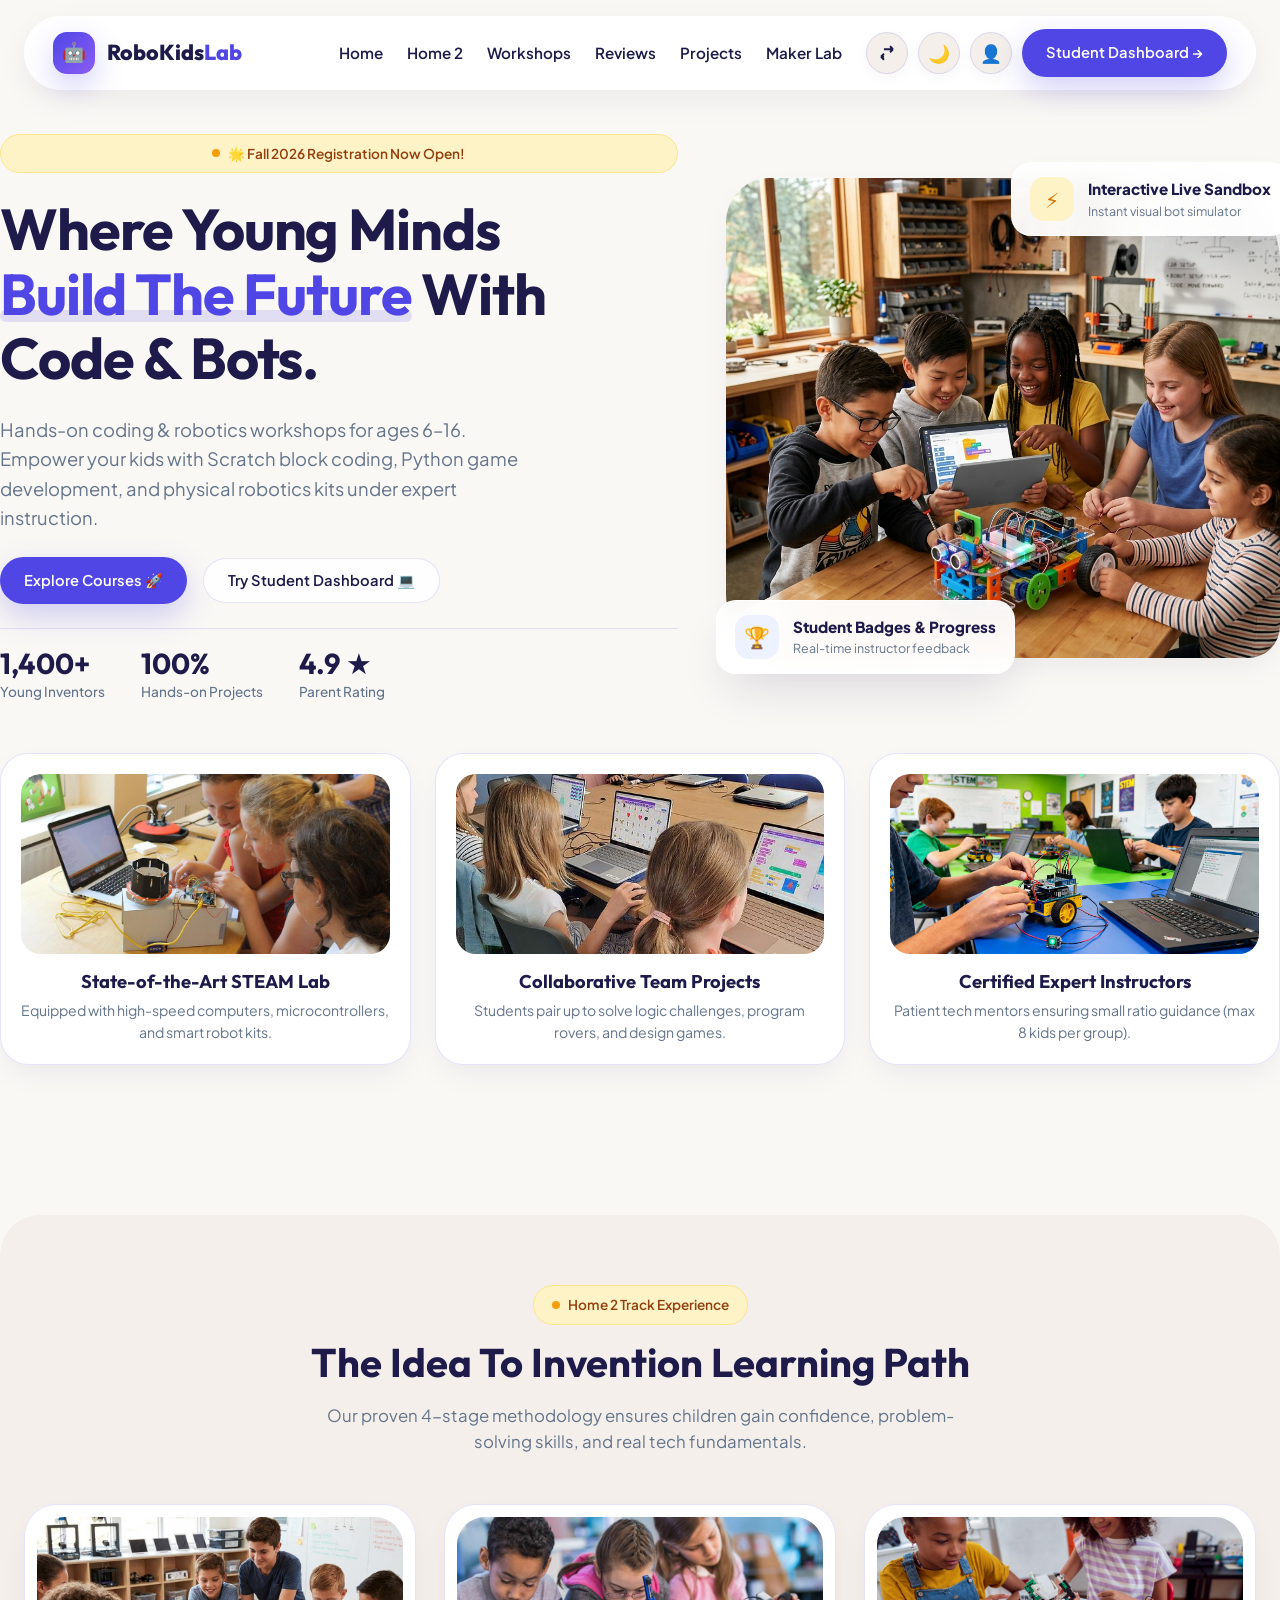
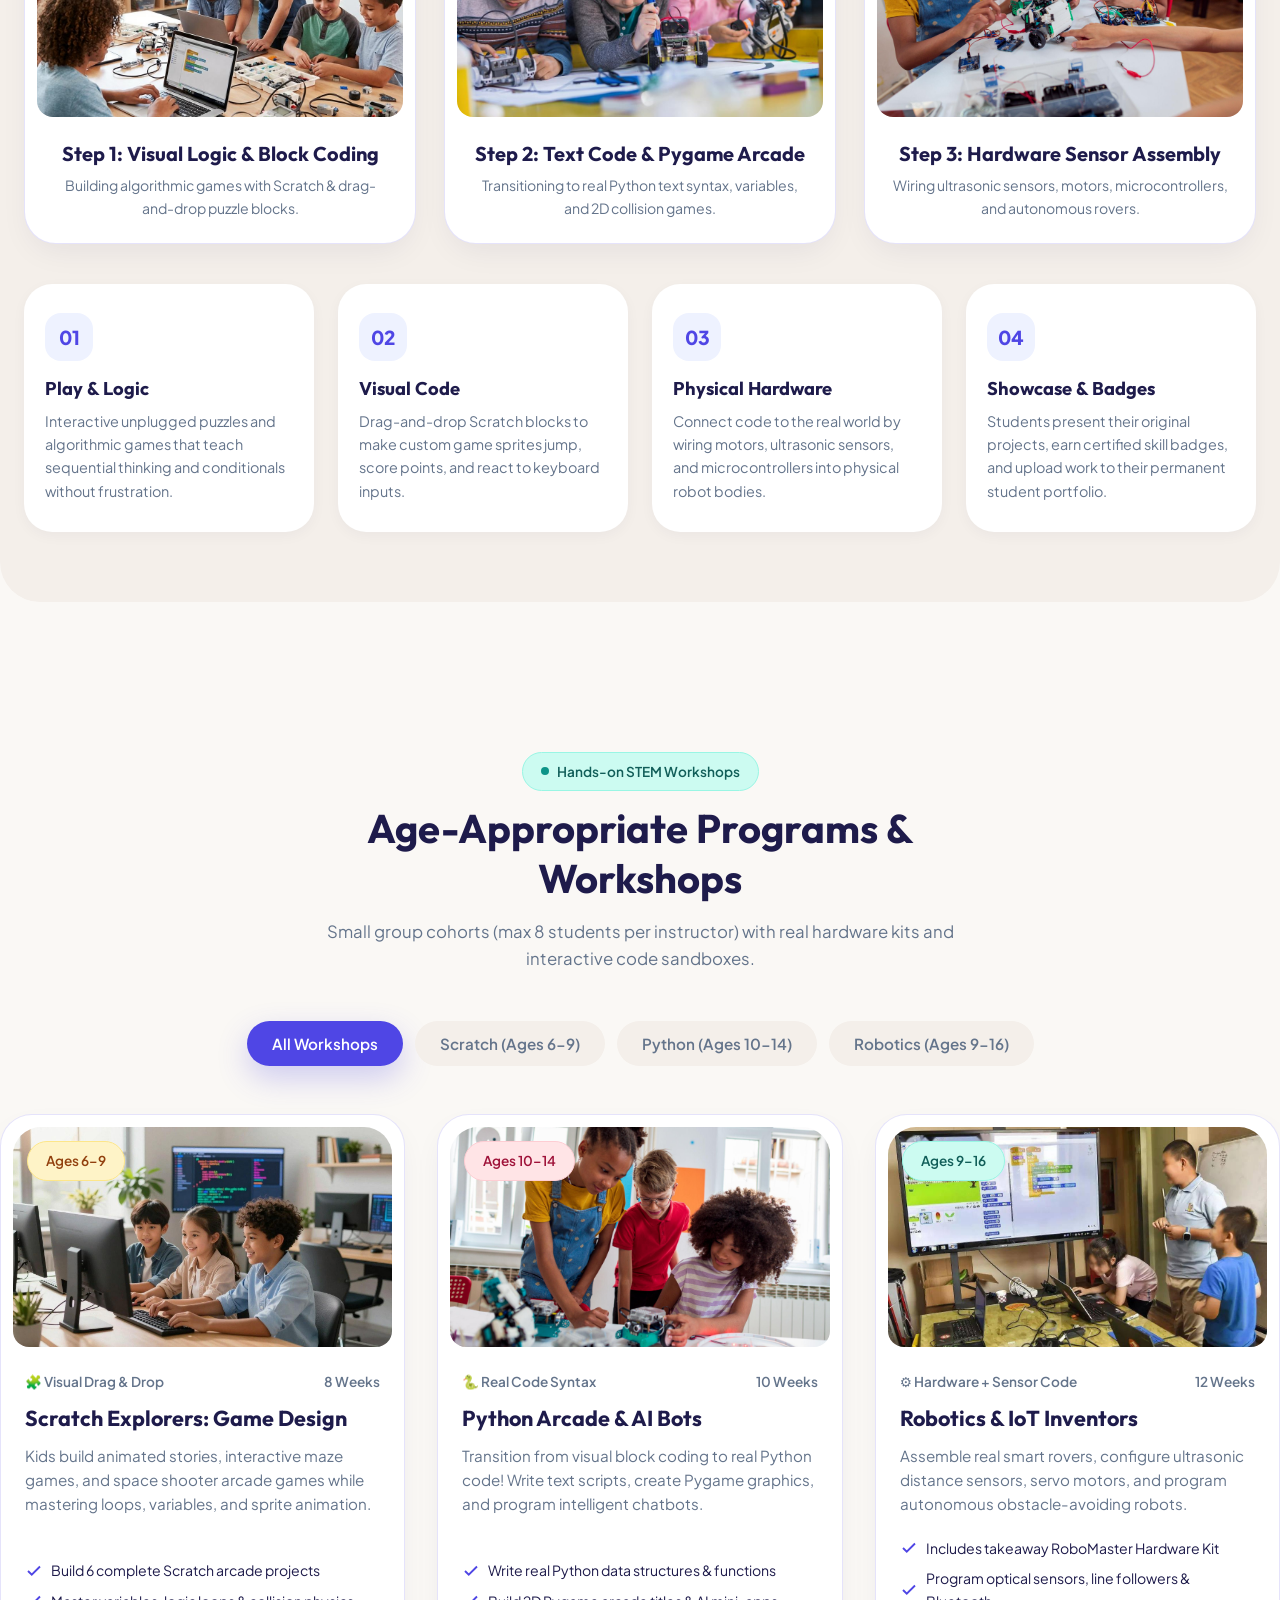
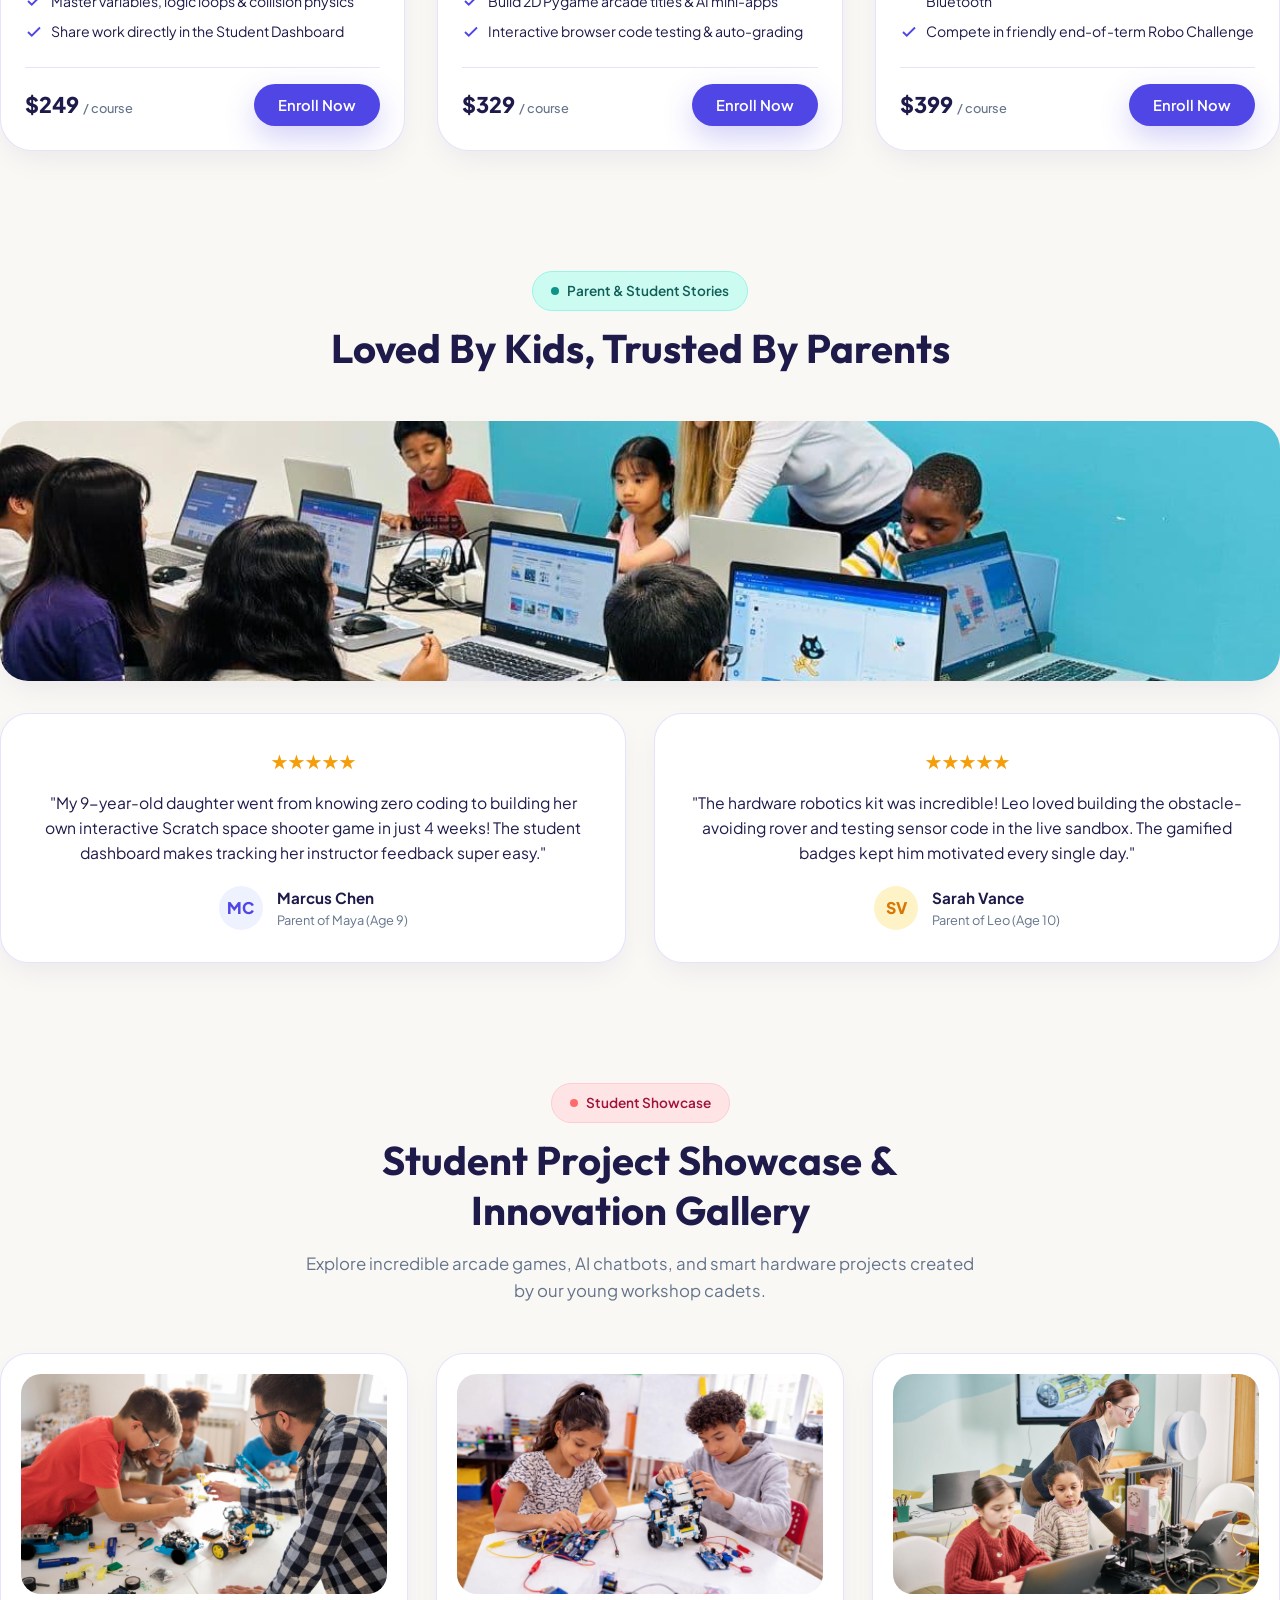
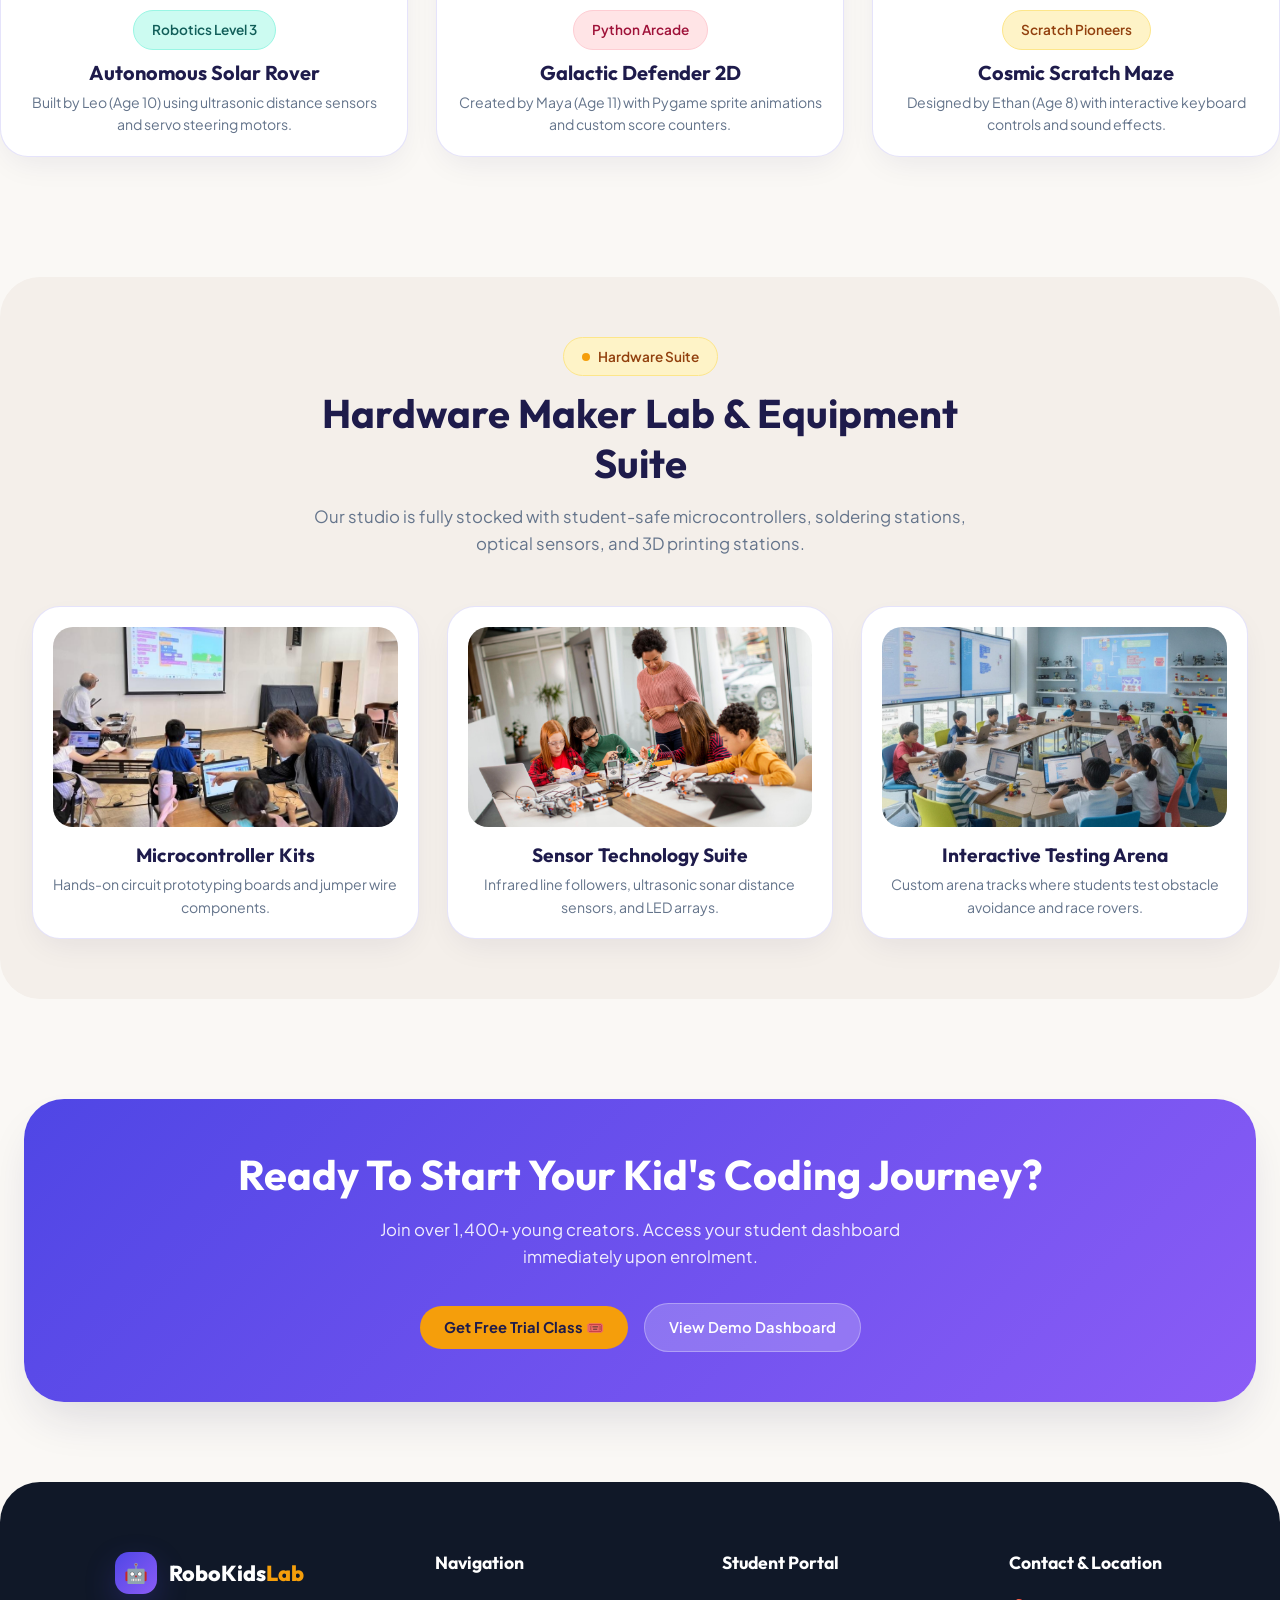
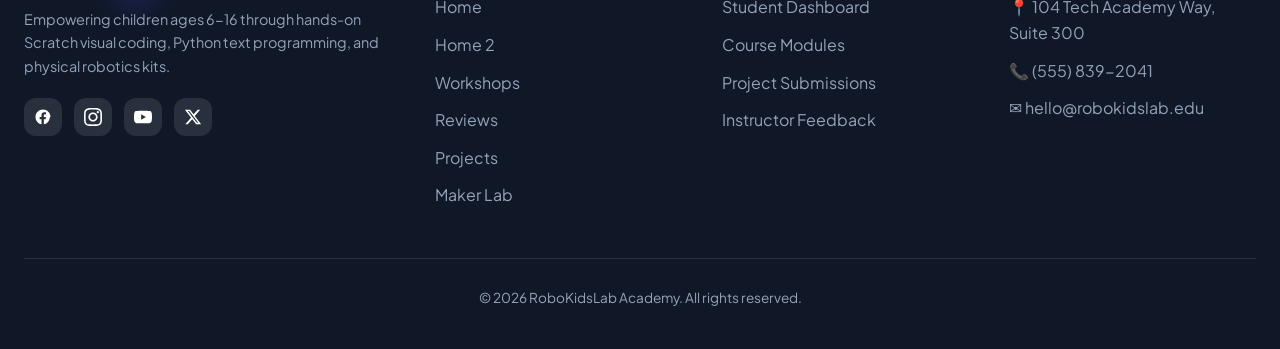
==== index.html @ f5eb82c7 "Kids Coding & Robotics Workshop complete website and student dashboard" ====
<!DOCTYPE html>
<html lang="en" data-theme="light" dir="ltr">

<head>
  <meta charset="UTF-8">
  <meta name="viewport" content="width=device-width, initial-scale=1.0">
  <title>Kids Coding & Robotics Workshop | Creative Tech Academy for Young Inventors</title>
  <meta name="description"
    content="Age-appropriate STEM programs in Scratch, Python, and Robotics kits for kids aged 6-16 with interactive student dashboard, project tracking, and certified instructors.">

  <!-- Favicon -->
  <link rel="icon" type="image/svg+xml" href="assets/images/favicon.svg">

  <!-- Google Fonts -->
  <link rel="preconnect" href="https://fonts.googleapis.com">
  <link rel="preconnect" href="https://fonts.gstatic.com" crossorigin>
  <link
    href="https://fonts.googleapis.com/css2?family=Outfit:wght@500;600;700;800&family=Plus+Jakarta+Sans:wght@400;500;600;700;800&display=swap"
    rel="stylesheet">

  <!-- Main Stylesheet -->
  <link rel="stylesheet" href="assets/css/style.css">
</head>

<body>

  <!-- FLOATING NAVIGATION BAR -->
  <header class="navbar container">
    <div class="nav-container">
      <a href="index.html" class="brand-logo">
        <div class="brand-icon">🤖</div>
        <span>RoboKids<span style="color: var(--primary);">Lab</span></span>
      </a>

      <!-- HAMBURGER TOGGLE BUTTON FOR <= 1024px VIEW -->
      <button id="hamburgerBtn" class="hamburger-btn" onclick="toggleMobileMenu()" aria-label="Toggle navigation menu">
        <span class="hamburger-bar"></span>
        <span class="hamburger-bar"></span>
        <span class="hamburger-bar"></span>
      </button>

      <!-- NAVIGATION MENU (COLLAPSIBLE INSIDE HAMBURGER ON <= 1024px) -->
      <div id="navMenu" class="nav-menu">
        <ul class="nav-links">
          <li><a href="#hero" onclick="closeMobileMenu()">Home</a></li>
          <li><a href="#home2" onclick="closeMobileMenu()">Home 2</a></li>
          <li><a href="#workshops" onclick="closeMobileMenu()">Workshops</a></li>
          <li><a href="#reviews" onclick="closeMobileMenu()">Reviews</a></li>
          <li><a href="#projects" onclick="closeMobileMenu()">Projects</a></li>
          <li><a href="#maker-lab" onclick="closeMobileMenu()">Maker Lab</a></li>
        </ul>

        <div class="nav-actions">
          <!-- ICON-ONLY BUTTONS: RTL, Theme, Login -->
          <button class="toggle-btn rtl-toggle-btn" onclick="toggleRTL()" title="Toggle Language Direction RTL/LTR" aria-label="Toggle RTL/LTR">
            <svg width="18" height="18" viewBox="0 0 24 24" fill="none" stroke="currentColor" stroke-width="2.5"><path d="M8 7h12m0 0l-4-4m4 4l-4 4m-8 6H4m0 0l4 4m-4-4l4-4"/></svg>
          </button>
          <button class="toggle-btn theme-toggle-btn" onclick="toggleTheme()" title="Toggle Dark/Light Theme" aria-label="Toggle Theme">🌙</button>
          <button class="toggle-btn" onclick="openLoginModal()" title="Student & Parent Login" aria-label="Log In">👤</button>
          
          <a href="dashboard.html" class="pill-btn pill-btn-primary" onclick="closeMobileMenu()">Student Dashboard →</a>
        </div>
      </div>
    </div>
  </header>

  <!-- 1. HOME SECTION (4 IMAGES TOTAL) -->
  <section id="hero" class="hero container">
    <div class="hero-grid">
      <div class="hero-content">
        <div class="badge-pill badge-pill-amber">
          <span class="dot"></span> 🌟 Fall 2026 Registration Now Open!
        </div>

        <h1 class="hero-title">
          Where Young Minds <br>
          <span class="highlight">Build The Future</span> With Code & Bots.
        </h1>

        <p class="hero-desc">
          Hands-on coding & robotics workshops for ages 6–16. Empower your kids with Scratch block coding, Python game
          development, and physical robotics kits under expert instruction.
        </p>

        <div class="hero-cta">
          <a href="#workshops" class="pill-btn pill-btn-primary">Explore Courses 🚀</a>
          <button class="pill-btn pill-btn-secondary" onclick="openLoginModal()">Try Student Dashboard 💻</button>
        </div>

        <div class="hero-stats">
          <div class="stat-item">
            <h4>1,400+</h4>
            <p>Young Inventors</p>
          </div>
          <div class="stat-item">
            <h4>100%</h4>
            <p>Hands-on Projects</p>
          </div>
          <div class="stat-item">
            <h4>4.9 ★</h4>
            <p>Parent Rating</p>
          </div>
        </div>
      </div>

      <!-- Main Home Image 1 -->
      <div class="hero-media">
        <div class="hero-frame-wrapper">
          <div class="organic-frame" style="height: 480px;">
            <img src="assets/images/hero.png" alt="Kids coding and building robots in workshop">
          </div>

          <!-- Floating Badge Pills -->
          <div class="floating-badge floating-badge-top">
            <div class="badge-icon-box" style="background: #FEF3C7; color: #D97706;">⚡</div>
            <div>
              <div style="font-weight:800; font-size:0.95rem;">Interactive Live Sandbox</div>
              <div style="font-size:0.78rem; color:var(--text-muted);">Instant visual bot simulator</div>
            </div>
          </div>

          <div class="floating-badge floating-badge-bottom">
            <div class="badge-icon-box" style="background: #EEF2FF; color: #4F46E5;">🏆</div>
            <div>
              <div style="font-weight:800; font-size:0.95rem;">Student Badges & Progress</div>
              <div style="font-size:0.78rem; color:var(--text-muted);">Real-time instructor feedback</div>
            </div>
          </div>
        </div>
      </div>
    </div>

    <!-- Home Section Featured Highlight Cards (Images 2, 3, 4) -->
    <div style="margin-top: 50px; display: grid; grid-template-columns: repeat(auto-fit, minmax(280px, 1fr)); gap: 24px;">
      <div class="organic-card" style="text-align: center; padding: 20px;">
        <div style="height: 180px; border-radius: 20px; overflow: hidden; margin-bottom: 16px;">
          <img src="assets/images/img1.jpg" alt="Robotics Workshop Studio" style="width:100%; height:100%; object-fit:cover;">
        </div>
        <h4 style="font-size: 1.15rem; margin-bottom: 6px;">State-of-the-Art STEAM Lab</h4>
        <p style="font-size: 0.88rem; color: var(--text-muted);">Equipped with high-speed computers, microcontrollers, and smart robot kits.</p>
      </div>

      <div class="organic-card" style="text-align: center; padding: 20px;">
        <div style="height: 180px; border-radius: 20px; overflow: hidden; margin-bottom: 16px;">
          <img src="assets/images/img2.jpg" alt="Kids Collaborative Coding" style="width:100%; height:100%; object-fit:cover;">
        </div>
        <h4 style="font-size: 1.15rem; margin-bottom: 6px;">Collaborative Team Projects</h4>
        <p style="font-size: 0.88rem; color: var(--text-muted);">Students pair up to solve logic challenges, program rovers, and design games.</p>
      </div>

      <div class="organic-card" style="text-align: center; padding: 20px;">
        <div style="height: 180px; border-radius: 20px; overflow: hidden; margin-bottom: 16px;">
          <img src="assets/images/img3.jpg" alt="Certified STEM Mentors" style="width:100%; height:100%; object-fit:cover;">
        </div>
        <h4 style="font-size: 1.15rem; margin-bottom: 6px;">Certified Expert Instructors</h4>
        <p style="font-size: 0.88rem; color: var(--text-muted);">Patient tech mentors ensuring small ratio guidance (max 8 kids per group).</p>
      </div>
    </div>
  </section>

  <!-- 2. HOME 2 SECTION (3 IMAGES) -->
  <section id="home2" class="container" style="padding: 60px 0;">
    <div class="roadmap-section">
      <div class="container">
        <div class="section-header">
          <div class="badge-pill badge-pill-amber section-subtitle">
            <span class="dot"></span> Home 2 Track Experience
          </div>
          <h2 class="section-title">The Idea To Invention Learning Path</h2>
          <p class="section-desc">Our proven 4-stage methodology ensures children gain confidence, problem-solving skills, and real tech fundamentals.</p>
        </div>

        <!-- 3 Feature Images for Home 2 -->
        <div style="display: grid; grid-template-columns: repeat(auto-fit, minmax(280px, 1fr)); gap: 28px; margin-bottom: 40px;">
          <div class="program-card">
            <div class="program-img-wrap" style="height: 200px;">
              <img src="assets/images/img4.jpg" alt="Visual Logic Building">
            </div>
            <div class="program-body" style="text-align: center;">
              <h3 style="font-size: 1.25rem; margin-bottom: 8px;">Step 1: Visual Logic & Block Coding</h3>
              <p style="font-size: 0.88rem; color: var(--text-muted);">Building algorithmic games with Scratch & drag-and-drop puzzle blocks.</p>
            </div>
          </div>

          <div class="program-card">
            <div class="program-img-wrap" style="height: 200px;">
              <img src="assets/images/img5.jpg" alt="Python Arcade Programming">
            </div>
            <div class="program-body" style="text-align: center;">
              <h3 style="font-size: 1.25rem; margin-bottom: 8px;">Step 2: Text Code & Pygame Arcade</h3>
              <p style="font-size: 0.88rem; color: var(--text-muted);">Transitioning to real Python text syntax, variables, and 2D collision games.</p>
            </div>
          </div>

          <div class="program-card">
            <div class="program-img-wrap" style="height: 200px;">
              <img src="assets/images/img6.jpg" alt="Smart Robotics Assembly">
            </div>
            <div class="program-body" style="text-align: center;">
              <h3 style="font-size: 1.25rem; margin-bottom: 8px;">Step 3: Hardware Sensor Assembly</h3>
              <p style="font-size: 0.88rem; color: var(--text-muted);">Wiring ultrasonic sensors, motors, microcontrollers, and autonomous rovers.</p>
            </div>
          </div>
        </div>

        <div class="roadmap-grid">
          <div class="roadmap-step">
            <div class="step-num">01</div>
            <h3 class="step-title">Play & Logic</h3>
            <p class="step-desc">Interactive unplugged puzzles and algorithmic games that teach sequential thinking and conditionals without frustration.</p>
          </div>

          <div class="roadmap-step">
            <div class="step-num">02</div>
            <h3 class="step-title">Visual Code</h3>
            <p class="step-desc">Drag-and-drop Scratch blocks to make custom game sprites jump, score points, and react to keyboard inputs.</p>
          </div>

          <div class="roadmap-step">
            <div class="step-num">03</div>
            <h3 class="step-title">Physical Hardware</h3>
            <p class="step-desc">Connect code to the real world by wiring motors, ultrasonic sensors, and microcontrollers into physical robot bodies.</p>
          </div>

          <div class="roadmap-step">
            <div class="step-num">04</div>
            <h3 class="step-title">Showcase & Badges</h3>
            <p class="step-desc">Students present their original projects, earn certified skill badges, and upload work to their permanent student portfolio.</p>
          </div>
        </div>
      </div>
    </div>
  </section>

  <!-- 3. WORKSHOPS SECTION (3 IMAGES) -->
  <section id="workshops" class="programs-section container">
    <div class="section-header">
      <div class="badge-pill badge-pill-teal section-subtitle">
        <span class="dot"></span> Hands-on STEM Workshops
      </div>
      <h2 class="section-title">Age-Appropriate Programs & Workshops</h2>
      <p class="section-desc">Small group cohorts (max 8 students per instructor) with real hardware kits and interactive code sandboxes.</p>
    </div>

    <!-- Filter Pills -->
    <div class="programs-filter">
      <button class="filter-tab active" onclick="filterPrograms('all', this)">All Workshops</button>
      <button class="filter-tab" onclick="filterPrograms('scratch', this)">Scratch (Ages 6-9)</button>
      <button class="filter-tab" onclick="filterPrograms('python', this)">Python (Ages 10-14)</button>
      <button class="filter-tab" onclick="filterPrograms('robotics', this)">Robotics (Ages 9-16)</button>
    </div>

    <div class="programs-grid">
      <!-- Workshop Card 1 (Image 7) -->
      <div class="program-card" data-category="scratch">
        <div class="program-img-wrap">
          <img src="assets/images/img7.jpg" alt="Scratch visual block coding for kids">
          <div class="program-tag-floating">
            <span class="badge-pill badge-pill-amber">Ages 6–9</span>
          </div>
        </div>
        <div class="program-body">
          <div class="program-meta">
            <span>🧩 Visual Drag & Drop</span>
            <span>8 Weeks</span>
          </div>
          <h3 class="program-title">Scratch Explorers: Game Design</h3>
          <p class="program-desc">Kids build animated stories, interactive maze games, and space shooter arcade games while mastering loops, variables, and sprite animation.</p>
          <ul class="program-highlights">
            <li>
              <svg width="18" height="18" viewBox="0 0 24 24" fill="none" stroke="currentColor" stroke-width="2.5"><polyline points="20 6 9 17 4 12"></polyline></svg>
              Build 6 complete Scratch arcade projects
            </li>
            <li>
              <svg width="18" height="18" viewBox="0 0 24 24" fill="none" stroke="currentColor" stroke-width="2.5"><polyline points="20 6 9 17 4 12"></polyline></svg>
              Master variables, logic loops & collision physics
            </li>
            <li>
              <svg width="18" height="18" viewBox="0 0 24 24" fill="none" stroke="currentColor" stroke-width="2.5"><polyline points="20 6 9 17 4 12"></polyline></svg>
              Share work directly in the Student Dashboard
            </li>
          </ul>
          <div class="program-footer">
            <div class="program-price">$249 <span>/ course</span></div>
            <button class="pill-btn pill-btn-primary" onclick="openEnrollModal('Scratch Explorers')">Enroll Now</button>
          </div>
        </div>
      </div>

      <!-- Workshop Card 2 (Image 8) -->
      <div class="program-card" data-category="python">
        <div class="program-img-wrap">
          <img src="assets/images/img8.jpg" alt="Python programming course for kids">
          <div class="program-tag-floating">
            <span class="badge-pill badge-pill-coral">Ages 10–14</span>
          </div>
        </div>
        <div class="program-body">
          <div class="program-meta">
            <span>🐍 Real Code Syntax</span>
            <span>10 Weeks</span>
          </div>
          <h3 class="program-title">Python Arcade & AI Bots</h3>
          <p class="program-desc">Transition from visual block coding to real Python code! Write text scripts, create Pygame graphics, and program intelligent chatbots.</p>
          <ul class="program-highlights">
            <li>
              <svg width="18" height="18" viewBox="0 0 24 24" fill="none" stroke="currentColor" stroke-width="2.5"><polyline points="20 6 9 17 4 12"></polyline></svg>
              Write real Python data structures & functions
            </li>
            <li>
              <svg width="18" height="18" viewBox="0 0 24 24" fill="none" stroke="currentColor" stroke-width="2.5"><polyline points="20 6 9 17 4 12"></polyline></svg>
              Build 2D Pygame arcade titles & AI mini-apps
            </li>
            <li>
              <svg width="18" height="18" viewBox="0 0 24 24" fill="none" stroke="currentColor" stroke-width="2.5"><polyline points="20 6 9 17 4 12"></polyline></svg>
              Interactive browser code testing & auto-grading
            </li>
          </ul>
          <div class="program-footer">
            <div class="program-price">$329 <span>/ course</span></div>
            <button class="pill-btn pill-btn-primary" onclick="openEnrollModal('Python Arcade & AI Bots')">Enroll Now</button>
          </div>
        </div>
      </div>

      <!-- Workshop Card 3 (Image 9) -->
      <div class="program-card" data-category="robotics">
        <div class="program-img-wrap">
          <img src="assets/images/img9.jpg" alt="Robotics kit and hardware building workshop">
          <div class="program-tag-floating">
            <span class="badge-pill badge-pill-teal">Ages 9–16</span>
          </div>
        </div>
        <div class="program-body">
          <div class="program-meta">
            <span>⚙️ Hardware + Sensor Code</span>
            <span>12 Weeks</span>
          </div>
          <h3 class="program-title">Robotics & IoT Inventors</h3>
          <p class="program-desc">Assemble real smart rovers, configure ultrasonic distance sensors, servo motors, and program autonomous obstacle-avoiding robots.</p>
          <ul class="program-highlights">
            <li>
              <svg width="18" height="18" viewBox="0 0 24 24" fill="none" stroke="currentColor" stroke-width="2.5"><polyline points="20 6 9 17 4 12"></polyline></svg>
              Includes takeaway RoboMaster Hardware Kit
            </li>
            <li>
              <svg width="18" height="18" viewBox="0 0 24 24" fill="none" stroke="currentColor" stroke-width="2.5"><polyline points="20 6 9 17 4 12"></polyline></svg>
              Program optical sensors, line followers & Bluetooth
            </li>
            <li>
              <svg width="18" height="18" viewBox="0 0 24 24" fill="none" stroke="currentColor" stroke-width="2.5"><polyline points="20 6 9 17 4 12"></polyline></svg>
              Compete in friendly end-of-term Robo Challenge
            </li>
          </ul>
          <div class="program-footer">
            <div class="program-price">$399 <span>/ course</span></div>
            <button class="pill-btn pill-btn-primary" onclick="openEnrollModal('Robotics & IoT Inventors')">Enroll Now</button>
          </div>
        </div>
      </div>
    </div>
  </section>

  <!-- 4. REVIEWS SECTION -->
  <section id="reviews" class="container" style="padding: 60px 0;">
    <div class="section-header">
      <div class="badge-pill badge-pill-teal section-subtitle">
        <span class="dot"></span> Parent & Student Stories
      </div>
      <h2 class="section-title">Loved By Kids, Trusted By Parents</h2>
    </div>

    <!-- Review Showcase Image (Image 10) -->
    <div style="margin-bottom: 32px; border-radius: 28px; overflow: hidden; height: 260px; box-shadow: var(--shadow-md);">
      <img src="assets/images/img10.jpg" alt="Parent & Student Workshop Review Showcase" style="width: 100%; height: 100%; object-fit: cover;">
    </div>

    <div style="display: grid; grid-template-columns: repeat(auto-fit, minmax(280px, 1fr)); gap: 28px;">
      <div class="organic-card" style="text-align: center;">
        <div style="color: var(--accent-amber); font-size: 1.2rem; margin-bottom: 14px;">★★★★★</div>
        <p style="font-size: 0.98rem; color: var(--text-dark); margin-bottom: 20px;">
          "My 9-year-old daughter went from knowing zero coding to building her own interactive Scratch space shooter game in just 4 weeks! The student dashboard makes tracking her instructor feedback super easy."
        </p>
        <div style="display: flex; align-items: center; justify-content: center; gap: 14px;">
          <div style="width: 44px; height: 44px; border-radius: 50%; background: #EEF2FF; display:flex; align-items:center; justify-content:center; font-weight:800; color:var(--primary);">
            MC
          </div>
          <div style="text-align: left;">
            <div style="font-weight: 700; font-size: 0.95rem;">Marcus Chen</div>
            <div style="font-size: 0.8rem; color: var(--text-muted);">Parent of Maya (Age 9)</div>
          </div>
        </div>
      </div>

      <div class="organic-card" style="text-align: center;">
        <div style="color: var(--accent-amber); font-size: 1.2rem; margin-bottom: 14px;">★★★★★</div>
        <p style="font-size: 0.98rem; color: var(--text-dark); margin-bottom: 20px;">
          "The hardware robotics kit was incredible! Leo loved building the obstacle-avoiding rover and testing sensor code in the live sandbox. The gamified badges kept him motivated every single day."
        </p>
        <div style="display: flex; align-items: center; justify-content: center; gap: 14px;">
          <div style="width: 44px; height: 44px; border-radius: 50%; background: #FEF3C7; display:flex; align-items:center; justify-content:center; font-weight:800; color:#D97706;">
            SV
          </div>
          <div style="text-align: left;">
            <div style="font-weight: 700; font-size: 0.95rem;">Sarah Vance</div>
            <div style="font-size: 0.8rem; color: var(--text-muted);">Parent of Leo (Age 10)</div>
          </div>
        </div>
      </div>
    </div>
  </section>

  <!-- 5. NEW SECTION 1: STUDENT PROJECT SHOWCASE -->
  <section id="projects" class="container" style="padding: 60px 0;">
    <div class="section-header">
      <div class="badge-pill badge-pill-coral section-subtitle">
        <span class="dot"></span> Student Showcase
      </div>
      <h2 class="section-title">Student Project Showcase & Innovation Gallery</h2>
      <p class="section-desc">Explore incredible arcade games, AI chatbots, and smart hardware projects created by our young workshop cadets.</p>
    </div>

    <div style="display: grid; grid-template-columns: repeat(auto-fit, minmax(280px, 1fr)); gap: 28px;">
      <div class="organic-card" style="text-align: center; padding: 20px;">
        <div style="height: 220px; border-radius: 20px; overflow: hidden; margin-bottom: 16px;">
          <img src="assets/images/img11.jpg" alt="Student Autonomous Rover Project" style="width:100%; height:100%; object-fit:cover;">
        </div>
        <div class="badge-pill badge-pill-teal" style="margin-bottom: 10px;">Robotics Level 3</div>
        <h3 style="font-size: 1.25rem; margin-bottom: 6px;">Autonomous Solar Rover</h3>
        <p style="font-size: 0.88rem; color: var(--text-muted);">Built by Leo (Age 10) using ultrasonic distance sensors and servo steering motors.</p>
      </div>

      <div class="organic-card" style="text-align: center; padding: 20px;">
        <div style="height: 220px; border-radius: 20px; overflow: hidden; margin-bottom: 16px;">
          <img src="assets/images/img12.jpg" alt="Pygame Arcade Shooter" style="width:100%; height:100%; object-fit:cover;">
        </div>
        <div class="badge-pill badge-pill-coral" style="margin-bottom: 10px;">Python Arcade</div>
        <h3 style="font-size: 1.25rem; margin-bottom: 6px;">Galactic Defender 2D</h3>
        <p style="font-size: 0.88rem; color: var(--text-muted);">Created by Maya (Age 11) with Pygame sprite animations and custom score counters.</p>
      </div>

      <div class="organic-card" style="text-align: center; padding: 20px;">
        <div style="height: 220px; border-radius: 20px; overflow: hidden; margin-bottom: 16px;">
          <img src="assets/images/img13.jpg" alt="Scratch Animated Maze Game" style="width:100%; height:100%; object-fit:cover;">
        </div>
        <div class="badge-pill badge-pill-amber" style="margin-bottom: 10px;">Scratch Pioneers</div>
        <h3 style="font-size: 1.25rem; margin-bottom: 6px;">Cosmic Scratch Maze</h3>
        <p style="font-size: 0.88rem; color: var(--text-muted);">Designed by Ethan (Age 8) with interactive keyboard controls and sound effects.</p>
      </div>
    </div>
  </section>

  <!-- 6. NEW SECTION 2: HARDWARE MAKER LAB -->
  <section id="maker-lab" class="container" style="padding: 60px 0;">
    <div style="background: var(--bg-card); border-radius: 40px; padding: 60px 32px;">
      <div class="section-header">
        <div class="badge-pill badge-pill-amber section-subtitle">
          <span class="dot"></span> Hardware Suite
        </div>
        <h2 class="section-title">Hardware Maker Lab & Equipment Suite</h2>
        <p class="section-desc">Our studio is fully stocked with student-safe microcontrollers, soldering stations, optical sensors, and 3D printing stations.</p>
      </div>

      <div style="display: grid; grid-template-columns: repeat(auto-fit, minmax(280px, 1fr)); gap: 28px;">
        <div class="organic-card" style="text-align: center; padding: 20px;">
          <div style="height: 200px; border-radius: 20px; overflow: hidden; margin-bottom: 16px;">
            <img src="assets/images/img14.jpg" alt="Smart Microcontroller Board" style="width:100%; height:100%; object-fit:cover;">
          </div>
          <h4 style="font-size: 1.2rem; margin-bottom: 6px;">Microcontroller Kits</h4>
          <p style="font-size: 0.88rem; color: var(--text-muted);">Hands-on circuit prototyping boards and jumper wire components.</p>
        </div>

        <div class="organic-card" style="text-align: center; padding: 20px;">
          <div style="height: 200px; border-radius: 20px; overflow: hidden; margin-bottom: 16px;">
            <img src="assets/images/img15.jpg" alt="Optical & Obstacle Sensors" style="width:100%; height:100%; object-fit:cover;">
          </div>
          <h4 style="font-size: 1.2rem; margin-bottom: 6px;">Sensor Technology Suite</h4>
          <p style="font-size: 0.88rem; color: var(--text-muted);">Infrared line followers, ultrasonic sonar distance sensors, and LED arrays.</p>
        </div>

        <div class="organic-card" style="text-align: center; padding: 20px;">
          <div style="height: 200px; border-radius: 20px; overflow: hidden; margin-bottom: 16px;">
            <img src="assets/images/img16.jpg" alt="Robotics Arena & Testing Track" style="width:100%; height:100%; object-fit:cover;">
          </div>
          <h4 style="font-size: 1.2rem; margin-bottom: 6px;">Interactive Testing Arena</h4>
          <p style="font-size: 0.88rem; color: var(--text-muted);">Custom arena tracks where students test obstacle avoidance and race rovers.</p>
        </div>
      </div>
    </div>
  </section>

  <!-- CTA BANNER -->
  <section class="container" style="margin: 40px auto 80px;">
    <div
      style="background: linear-gradient(135deg, var(--primary), var(--accent-purple)); border-radius: 40px; padding: 50px 24px; text-align: center; color: #fff; box-shadow: var(--shadow-lg);">
      <h2 style="color: #fff; font-size: clamp(1.8rem, 4vw, 2.6rem); margin-bottom: 16px;">Ready To Start Your Kid's Coding Journey?</h2>
      <p style="font-size: 1.05rem; opacity: 0.9; max-width: 600px; margin: 0 auto 32px;">
        Join over 1,400+ young creators. Access your student dashboard immediately upon enrolment.
      </p>
      <div style="display: flex; align-items: center; justify-content: center; gap: 16px; flex-wrap: wrap;">
        <button class="pill-btn pill-btn-amber" onclick="openEnrollModal('General Program')">Get Free Trial Class 🎟️</button>
        <a href="dashboard.html" class="pill-btn"
          style="background: rgba(255,255,255,0.2); color: #fff; border: 1px solid rgba(255,255,255,0.3);">View Demo Dashboard</a>
      </div>
    </div>
  </section>

  <!-- FOOTER -->
  <footer class="footer">
    <div class="container">
      <div class="footer-grid">
        <div class="footer-brand">
          <div class="brand-logo" style="color: #fff; margin-bottom: 14px;">
            <div class="brand-icon">🤖</div>
            <span>RoboKids<span style="color: var(--accent-amber);">Lab</span></span>
          </div>
          <p style="font-size: 0.9rem;">
            Empowering children ages 6-16 through hands-on Scratch visual coding, Python text programming, and physical robotics kits.
          </p>

          <div class="footer-socials" style="display: flex; align-items: center; gap: 12px; margin-top: 20px;">
            <a href="#" class="social-icon" aria-label="Facebook">
              <svg width="18" height="18" fill="currentColor" viewBox="0 0 24 24"><path d="M22 12c0-5.52-4.48-10-10-10S2 6.48 2 12c0 4.84 3.44 8.87 8 9.8V15H7.5v-3H10V9.5C10 7.01 11.49 5.65 13.75 5.65c1.08 0 2.25.19 2.25.19v2.47h-1.27c-1.23 0-1.61.77-1.61 1.56V12h2.78l-.44 3h-2.34v6.8c4.56-.93 8-4.96 8-9.8z"/></svg>
            </a>
            <a href="#" class="social-icon" aria-label="Instagram">
              <svg width="18" height="18" fill="currentColor" viewBox="0 0 24 24"><path d="M12 2.163c3.204 0 3.584.012 4.85.07 3.252.148 4.771 1.691 4.919 4.919.058 1.265.069 1.645.069 4.849 0 3.205-.012 3.584-.069 4.849-.149 3.225-1.664 4.771-4.919 4.919-1.266.058-1.644.07-4.85.07-3.204 0-3.584-.012-4.849-.07-3.26-.149-4.771-1.699-4.919-4.92-.058-1.265-.07-1.644-.07-4.849 0-3.204.013-3.583.07-4.849.149-3.227 1.664-4.771 4.919-4.919 1.266-.057 1.645-.069 4.849-.069zm0-2.163c-3.259 0-3.667.014-4.947.072-4.358.2-6.78 2.618-6.98 6.98-.059 1.281-.073 1.689-.073 4.948 0 3.259.014 3.668.072 4.948.2 4.358 2.618 6.78 6.98 6.98 1.281.058 1.689.072 4.948.072 3.259 0 3.668-.014 4.948-.072 4.354-.2 6.782-2.618 6.979-6.98.059-1.28.073-1.689.073-4.948 0-3.259-.014-3.667-.072-4.947-.196-4.354-2.617-6.78-6.979-6.98-1.281-.059-1.69-.073-4.949-.073zm0 5.838c-3.403 0-6.162 2.759-6.162 6.162s2.759 6.163 6.162 6.163 6.162-2.759 6.162-6.163c0-3.403-2.759-6.162-6.162-6.162zm0 10.162c-2.209 0-4-1.79-4-4 0-2.209 1.791-4 4-4s4 1.791 4 4c0 2.21-1.791 4-4 4zm6.406-11.845c-.796 0-1.441.645-1.441 1.44s.645 1.44 1.441 1.44c.795 0 1.439-.645 1.439-1.44s-.644-1.44-1.439-1.44z"/></svg>
            </a>
            <a href="#" class="social-icon" aria-label="YouTube">
              <svg width="18" height="18" fill="currentColor" viewBox="0 0 24 24"><path d="M23.498 6.186a3.016 3.016 0 0 0-2.122-2.136C19.505 3.545 12 3.545 12 3.545s-7.505 0-9.377.505A3.017 3.017 0 0 0 .502 6.186C0 8.07 0 12 0 12s0 3.93.502 5.814a3.016 3.016 0 0 0 2.122 2.136c1.871.505 9.376.505 9.376.505s7.505 0 9.377-.505a3.015 3.015 0 0 0 2.122-2.136C24 15.93 24 12 24 12s0-3.93-.502-5.814zM9.545 15.568V8.432L15.818 12l-6.273 3.568z"/></svg>
            </a>
            <a href="#" class="social-icon" aria-label="Twitter">
              <svg width="18" height="18" fill="currentColor" viewBox="0 0 24 24"><path d="M18.244 2.25h3.308l-7.227 8.26 8.502 11.24H16.17l-5.214-6.817L4.99 21.75H1.68l7.73-8.835L1.254 2.25H8.08l4.713 6.231zm-1.161 17.52h1.833L7.084 4.126H5.117z"/></svg>
            </a>
          </div>
        </div>

        <div class="footer-col">
          <h4>Navigation</h4>
          <ul>
            <li><a href="#hero">Home</a></li>
            <li><a href="#home2">Home 2</a></li>
            <li><a href="#workshops">Workshops</a></li>
            <li><a href="#reviews">Reviews</a></li>
            <li><a href="#projects">Projects</a></li>
            <li><a href="#maker-lab">Maker Lab</a></li>
          </ul>
        </div>

        <div class="footer-col">
          <h4>Student Portal</h4>
          <ul>
            <li><a href="dashboard.html">Student Dashboard</a></li>
            <li><a href="dashboard.html">Course Modules</a></li>
            <li><a href="dashboard.html">Project Submissions</a></li>
            <li><a href="dashboard.html">Instructor Feedback</a></li>
          </ul>
        </div>

        <div class="footer-col">
          <h4>Contact & Location</h4>
          <ul>
            <li>📍 104 Tech Academy Way, Suite 300</li>
            <li>📞 (555) 839-2041</li>
            <li>✉️ hello@robokidslab.edu</li>
          </ul>
        </div>
      </div>

      <div class="footer-bottom">
        <p>© 2026 RoboKidsLab Academy. All rights reserved.</p>
      </div>
    </div>
  </footer>

  <!-- LOGIN / PORTAL MODAL -->
  <div id="loginModal" class="modal-overlay">
    <div class="modal-content">
      <button class="modal-close" onclick="closeLoginModal()">✕</button>
      <div style="text-align: center; margin-bottom: 24px;">
        <div class="brand-icon" style="margin: 0 auto 12px; width: 50px; height: 50px; font-size: 1.4rem;">🤖</div>
        <h3 style="font-size: 1.5rem;">Student & Parent Login</h3>
        <p style="font-size: 0.88rem; color: var(--text-muted);">Access course modules, submit projects & view teacher grades</p>
      </div>

      <form onsubmit="handleLogin(event)">
        <div class="form-group">
          <label>Student Username or Parent Email</label>
          <input type="text" class="form-control" placeholder="e.g. leo_vance or parent@gmail.com" value="leo_vance" required>
        </div>
        <div class="form-group">
          <label>Password</label>
          <input type="password" class="form-control" placeholder="••••••••" value="password123" required>
        </div>
        <div style="display: flex; align-items: center; justify-content: space-between; margin-bottom: 24px; font-size: 0.85rem; flex-wrap: wrap; gap: 8px;">
          <label style="display:flex; align-items:center; gap:8px; cursor:pointer;">
            <input type="checkbox" checked> Remember student login
          </label>
          <a href="#" style="color: var(--primary);">Forgot Password?</a>
        </div>
        <button type="submit" class="pill-btn pill-btn-primary" style="width: 100%; justify-content: center;">Log In To Student Dashboard →</button>
      </form>
    </div>
  </div>

  <!-- ENROLLMENT MODAL -->
  <div id="enrollModal" class="modal-overlay">
    <div class="modal-content">
      <button class="modal-close" onclick="closeEnrollModal()">✕</button>
      <div style="margin-bottom: 24px; text-align: center;">
        <span class="badge-pill badge-pill-amber">Quick Enrolment</span>
        <h3 id="enrollCourseTitle" style="font-size: 1.6rem; margin-top: 8px;">Enroll in Course</h3>
        <p style="font-size: 0.88rem; color: var(--text-muted);">Reserve a spot for your child in our next cohort.</p>
      </div>

      <form onsubmit="handleEnrollSubmit(event)">
        <div class="form-group">
          <label>Child's Full Name</label>
          <input type="text" class="form-control" placeholder="e.g. Leo Vance" required>
        </div>
        <div class="form-group">
          <label>Child's Age</label>
          <select class="form-control" required>
            <option value="6-8">6 - 8 Years Old (Scratch)</option>
            <option value="9-12">9 - 12 Years Old (Python / Robotics)</option>
            <option value="13-16">13 - 16 Years Old (Advanced Python & Hardware)</option>
          </select>
        </div>
        <div class="form-group">
          <label>Parent Contact Email</label>
          <input type="email" class="form-control" placeholder="parent@example.com" required>
        </div>
        <button type="submit" class="pill-btn pill-btn-primary" style="width: 100%; justify-content: center;">Complete Reservation 🚀</button>
      </form>
    </div>
  </div>

  <!-- TOAST NOTIFICATION CONTAINER -->
  <div id="toast" class="toast">
    <span id="toastIcon">✨</span>
    <span id="toastMsg">Notification message here</span>
  </div>

  <!-- Scripts -->
  <script src="assets/js/main.js"></script>
</body>

</html>
---- assets/css/style.css ----
/* 
  KIDS CODING & ROBOTICS WORKSHOP - ORGANIC MODERN DESIGN SYSTEM
  Inspired by tactile organic curves, elevated card components, soft warm background tones, and playful yet modern tech aesthetics.
  Includes Light/Dark Theme Switcher & RTL Language Support
*/

:root {
  /* Color Palette Light Mode */
  --bg-main: #FAF8F5;
  --bg-surface: #FFFFFF;
  --bg-card: #F4EFEA;
  --bg-dark: #101828;
  --bg-dark-surface: #1E293B;
  
  --primary: #4F46E5;        /* Electric Indigo */
  --primary-hover: #4338CA;
  --primary-light: #EEF2FF;
  
  --accent-amber: #F59E0B;   /* Sunny Amber */
  --accent-coral: #FF6B6B;   /* Coral Pink */
  --accent-teal: #0D9488;    /* Mint Teal */
  --accent-purple: #8B5CF6;  /* Vivid Violet */
  
  --text-dark: #1E1B4B;      /* Deep Slate Tint */
  --text-muted: #64748B;
  --text-light: #F8FAFC;
  
  --border-light: rgba(79, 70, 229, 0.15);
  --border-dark: rgba(255, 255, 255, 0.12);

  /* Organic Shapes & Radii */
  --radius-organic-1: 44px 84px 32px 64px;
  --radius-organic-2: 64px 32px 72px 40px;
  --radius-organic-3: 36px 64px 28px 48px;
  --radius-card: 28px;
  --radius-pill: 9999px;
  
  /* Elevated Shadows */
  --shadow-sm: 0 4px 14px rgba(30, 27, 75, 0.04);
  --shadow-md: 0 12px 32px -8px rgba(30, 27, 75, 0.08);
  --shadow-lg: 0 24px 48px -12px rgba(30, 27, 75, 0.14);
  --shadow-glow: 0 12px 30px rgba(79, 70, 229, 0.25);
  
  /* Fonts */
  --font-main: 'Plus Jakarta Sans', system-ui, -apple-system, sans-serif;
  --font-heading: 'Outfit', system-ui, -apple-system, sans-serif;
}

/* DARK THEME OVERRIDES */
[data-theme="dark"] {
  --bg-main: #0B0F19;
  --bg-surface: #1E293B;
  --bg-card: #172033;
  --text-dark: #F8FAFC;
  --text-muted: #94A3B8;
  --border-light: rgba(255, 255, 255, 0.12);
  --primary-light: rgba(79, 70, 229, 0.25);
  --shadow-md: 0 12px 32px -8px rgba(0, 0, 0, 0.35);
}

[data-theme="dark"] .organic-card,
[data-theme="dark"] .nav-container,
[data-theme="dark"] .program-card,
[data-theme="dark"] .schedule-row,
[data-theme="dark"] .dash-topbar,
[data-theme="dark"] .progress-card,
[data-theme="dark"] .dashboard-sidebar,
[data-theme="dark"] .modal-content,
[data-theme="dark"] .feedback-card,
[data-theme="dark"] .submission-card,
[data-theme="dark"] .login-card {
  background: var(--bg-surface);
  color: var(--text-dark);
  border-color: var(--border-light);
}

[data-theme="dark"] .filter-tab,
[data-theme="dark"] .roadmap-section,
[data-theme="dark"] .roadmap-step,
[data-theme="dark"] .dash-stat-box,
[data-theme="dark"] .lesson-row,
[data-theme="dark"] .form-control,
[data-theme="dark"] .instructor-feedback-row,
[data-theme="dark"] .milestone-node {
  background: var(--bg-card);
  color: var(--text-dark);
  border-color: rgba(255, 255, 255, 0.1);
}

[data-theme="dark"] .nav-links a {
  color: var(--text-dark);
}

[data-theme="dark"] .pill-btn-secondary, [data-theme="dark"] .toggle-btn {
  background: var(--bg-card);
  color: var(--text-dark);
  border-color: rgba(255, 255, 255, 0.15);
}

/* RTL OVERRIDES */
[dir="rtl"] {
  direction: rtl;
  text-align: right;
}

[dir="rtl"] .hero-title,
[dir="rtl"] .hero-desc,
[dir="rtl"] .section-header,
[dir="rtl"] .program-body,
[dir="rtl"] .roadmap-step,
[dir="rtl"] .schedule-info,
[dir="rtl"] .dash-welcome,
[dir="rtl"] .student-info,
[dir="rtl"] .modal-content,
[dir="rtl"] .login-card,
[dir="rtl"] .form-group {
  text-align: right;
}

[dir="rtl"] .program-highlights li svg {
  margin-left: 8px;
  margin-right: 0;
}

[dir="rtl"] .program-tag-floating {
  left: auto;
  right: 14px;
}

/* Reset & Global */
* {
  margin: 0;
  padding: 0;
  box-sizing: border-box;
}

html {
  scroll-behavior: smooth;
  font-size: 16px;
  width: 100%;
  overflow-x: hidden;
}

body {
  font-family: var(--font-main);
  background-color: var(--bg-main);
  color: var(--text-dark);
  line-height: 1.6;
  width: 100%;
  overflow-x: hidden;
  transition: background-color 0.3s ease, color 0.3s ease;
}

img, video, canvas, iframe {
  max-width: 100%;
  height: auto;
}

/* Typography */
h1, h2, h3, h4, h5, h6 {
  font-family: var(--font-heading);
  font-weight: 700;
  line-height: 1.25;
  color: var(--text-dark);
}

a {
  text-decoration: none;
  color: inherit;
  transition: all 0.25s ease;
}

button, input, select, textarea {
  font-family: inherit;
}

/* Container */
.container {
  max-width: 1280px;
  width: 100%;
  margin: 0 auto;
  padding: 0 24px;
}

/* FORM CONTROLS & INPUT STYLING */
.form-group {
  margin-bottom: 20px;
  text-align: left;
}

.form-group label {
  display: block;
  font-size: 0.88rem;
  font-weight: 700;
  color: var(--text-dark);
  margin-bottom: 8px;
}

.form-control {
  width: 100%;
  padding: 14px 18px;
  border-radius: 16px;
  border: 1.5px solid var(--border-light);
  background: var(--bg-surface);
  color: var(--text-dark);
  font-size: 0.95rem;
  font-weight: 500;
  outline: none;
  transition: all 0.25s ease;
  box-shadow: 0 2px 6px rgba(0, 0, 0, 0.02);
}

.form-control:focus {
  border-color: var(--primary);
  box-shadow: 0 0 0 4px var(--primary-light);
}

/* Organic Layout Components */
.organic-card {
  background: var(--bg-surface);
  border-radius: var(--radius-card);
  padding: 32px;
  box-shadow: var(--shadow-md);
  border: 1px solid var(--border-light);
  transition: transform 0.3s cubic-bezier(0.16, 1, 0.3, 1), box-shadow 0.3s ease;
}

.organic-card:hover {
  transform: translateY(-4px);
  box-shadow: var(--shadow-lg);
}

.organic-frame {
  position: relative;
  overflow: hidden;
  border-radius: var(--radius-organic-1);
  box-shadow: var(--shadow-md);
  max-width: 100%;
}

.organic-frame-2 {
  position: relative;
  overflow: hidden;
  border-radius: var(--radius-organic-2);
  box-shadow: var(--shadow-md);
  max-width: 100%;
}

.organic-frame img, .organic-frame-2 img {
  width: 100%;
  height: 100%;
  object-fit: cover;
  display: block;
}

/* Buttons & Pills */
.pill-btn {
  display: inline-flex;
  align-items: center;
  justify-content: center;
  gap: 10px;
  padding: 12px 24px;
  border-radius: var(--radius-pill);
  font-weight: 600;
  font-size: 0.92rem;
  cursor: pointer;
  border: none;
  transition: all 0.3s cubic-bezier(0.16, 1, 0.3, 1);
  text-decoration: none;
}

.pill-btn-primary {
  background: var(--primary);
  color: #ffffff;
  box-shadow: var(--shadow-glow);
}

.pill-btn-primary:hover {
  background: var(--primary-hover);
  transform: translateY(-2px);
  box-shadow: 0 16px 36px rgba(79, 70, 229, 0.35);
}

.pill-btn-secondary {
  background: rgba(255, 255, 255, 0.85);
  color: var(--text-dark);
  border: 1.5px solid var(--border-light);
  backdrop-filter: blur(10px);
}

.pill-btn-secondary:hover {
  background: #ffffff;
  border-color: var(--primary);
  color: var(--primary);
  transform: translateY(-2px);
}

.pill-btn-amber {
  background: var(--accent-amber);
  color: #1E1B4B;
  font-weight: 700;
}

.pill-btn-amber:hover {
  background: #d97706;
  color: #ffffff;
  transform: translateY(-2px);
}

.badge-pill {
  display: inline-flex;
  align-items: center;
  justify-content: center;
  gap: 8px;
  padding: 8px 18px;
  border-radius: var(--radius-pill);
  font-size: 0.85rem;
  font-weight: 600;
  background: var(--primary-light);
  color: var(--primary);
  border: 1px solid rgba(79, 70, 229, 0.15);
}

.badge-pill .dot {
  width: 8px;
  height: 8px;
  border-radius: 50%;
  background: var(--primary);
}

.badge-pill-amber {
  background: #FEF3C7;
  color: #92400E;
  border-color: #FDE68A;
}

.badge-pill-amber .dot {
  background: var(--accent-amber);
}

.badge-pill-coral {
  background: #FFE4E6;
  color: #9F1239;
  border-color: #FECDD3;
}

.badge-pill-coral .dot {
  background: var(--accent-coral);
}

.badge-pill-teal {
  background: #CCFBF1;
  color: #115E59;
  border-color: #99F6E4;
}

.badge-pill-teal .dot {
  background: var(--accent-teal);
}

/* NAVBAR */
.navbar {
  position: sticky;
  top: 16px;
  z-index: 100;
  margin-bottom: 30px;
}

.nav-container {
  background: rgba(255, 255, 255, 0.92);
  backdrop-filter: blur(16px);
  -webkit-backdrop-filter: blur(16px);
  border: 1px solid rgba(255, 255, 255, 0.8);
  border-radius: var(--radius-pill);
  padding: 12px 28px;
  display: flex;
  align-items: center;
  justify-content: space-between;
  box-shadow: 0 10px 30px rgba(30, 27, 75, 0.06);
  position: relative;
}

.brand-logo {
  display: flex;
  align-items: center;
  justify-content: center;
  gap: 12px;
  font-family: var(--font-heading);
  font-size: 1.35rem;
  font-weight: 800;
  color: var(--text-dark);
}

.brand-icon {
  width: 42px;
  height: 42px;
  background: linear-gradient(135deg, var(--primary), var(--accent-purple));
  color: #fff;
  border-radius: 14px;
  display: flex;
  align-items: center;
  justify-content: center;
  font-weight: 800;
  font-size: 1.2rem;
  box-shadow: var(--shadow-glow);
}

.nav-menu {
  display: flex;
  align-items: center;
  gap: 24px;
}

.nav-links {
  display: flex;
  align-items: center;
  justify-content: center;
  gap: 24px;
  list-style: none;
}

.nav-links a {
  font-weight: 600;
  font-size: 0.95rem;
  color: var(--text-dark);
  position: relative;
}

.nav-links a:hover {
  color: var(--primary);
}

.nav-links a::after {
  content: '';
  position: absolute;
  bottom: -4px;
  left: 0;
  width: 0%;
  height: 2px;
  background: var(--primary);
  border-radius: 2px;
  transition: width 0.25s ease;
}

.nav-links a:hover::after {
  width: 100%;
}

.nav-actions {
  display: flex;
  align-items: center;
  justify-content: center;
  gap: 10px;
}

/* Sleek Icon-Only Toggle Utility Buttons (Theme, RTL, Login) */
.toggle-btn {
  width: 42px;
  height: 42px;
  padding: 0;
  border-radius: 50%;
  font-size: 1.1rem;
  background: var(--bg-card);
  color: var(--text-dark);
  border: 1.5px solid var(--border-light);
  cursor: pointer;
  display: inline-flex;
  align-items: center;
  justify-content: center;
  transition: all 0.25s cubic-bezier(0.16, 1, 0.3, 1);
  box-shadow: var(--shadow-sm);
  text-decoration: none;
}

.toggle-btn:hover {
  background: var(--primary);
  color: #ffffff;
  border-color: var(--primary);
  transform: translateY(-2px);
  box-shadow: var(--shadow-glow);
}

/* Hamburger Button */
.hamburger-btn {
  display: none;
  flex-direction: column;
  justify-content: space-between;
  width: 32px;
  height: 22px;
  background: transparent;
  border: none;
  cursor: pointer;
  z-index: 1001;
  padding: 0;
}

.hamburger-bar {
  width: 100%;
  height: 3px;
  background-color: var(--text-dark);
  border-radius: 3px;
  transition: all 0.3s ease;
}

.hamburger-btn.active .hamburger-bar:nth-child(1) {
  transform: translateY(9.5px) rotate(45deg);
}

.hamburger-btn.active .hamburger-bar:nth-child(2) {
  opacity: 0;
}

.hamburger-btn.active .hamburger-bar:nth-child(3) {
  transform: translateY(-9.5px) rotate(-45deg);
}

/* HERO SECTION */
.hero {
  padding: 30px 0 60px;
  position: relative;
}

.hero-grid {
  display: grid;
  grid-template-columns: 1.1fr 0.9fr;
  gap: 48px;
  align-items: center;
}

.hero-content {
  display: flex;
  flex-direction: column;
  gap: 24px;
}

.hero-title {
  font-size: clamp(2.4rem, 5vw, 3.6rem);
  line-height: 1.12;
  letter-spacing: -0.02em;
}

.hero-title span.highlight {
  color: var(--primary);
  position: relative;
  display: inline-block;
}

.hero-title span.highlight::after {
  content: '';
  position: absolute;
  bottom: 4px;
  left: 0;
  width: 100%;
  height: 12px;
  background: rgba(79, 70, 229, 0.15);
  border-radius: 6px;
  z-index: -1;
}

.hero-desc {
  font-size: 1.15rem;
  color: var(--text-muted);
  max-width: 540px;
}

.hero-cta {
  display: flex;
  align-items: center;
  gap: 16px;
  flex-wrap: wrap;
}

.hero-stats {
  display: flex;
  align-items: center;
  gap: 36px;
  padding-top: 16px;
  border-top: 1px solid var(--border-light);
}

.stat-item h4 {
  font-size: 1.8rem;
  color: var(--text-dark);
}

.stat-item p {
  font-size: 0.85rem;
  color: var(--text-muted);
  font-weight: 500;
}

.hero-media {
  position: relative;
  width: 100%;
}

.hero-frame-wrapper {
  position: relative;
  width: 100%;
}

.floating-badge {
  position: absolute;
  background: rgba(255, 255, 255, 0.95);
  backdrop-filter: blur(12px);
  border: 1px solid rgba(255, 255, 255, 0.8);
  padding: 14px 18px;
  border-radius: 20px;
  box-shadow: var(--shadow-lg);
  display: flex;
  align-items: center;
  gap: 14px;
  z-index: 10;
  animation: float 4s ease-in-out infinite;
  max-width: 90%;
}

.floating-badge-top {
  top: -16px;
  right: -10px;
}

.floating-badge-bottom {
  bottom: -16px;
  left: -10px;
  animation-delay: 2s;
}

@keyframes float {
  0%, 100% { transform: translateY(0px); }
  50% { transform: translateY(-8px); }
}

.badge-icon-box {
  width: 44px;
  height: 44px;
  border-radius: 14px;
  display: flex;
  align-items: center;
  justify-content: center;
  font-size: 1.3rem;
  flex-shrink: 0;
}

/* SECTION TITLES */
.section-header {
  text-align: center;
  max-width: 680px;
  margin: 0 auto 48px;
}

.section-subtitle {
  margin-bottom: 12px;
}

.section-title {
  font-size: clamp(1.8rem, 4vw, 2.5rem);
  margin-bottom: 16px;
}

.section-desc {
  font-size: 1.05rem;
  color: var(--text-muted);
}

/* PROGRAM / COURSES CARDS */
.programs-section {
  padding: 60px 0;
  position: relative;
}

.programs-filter {
  display: flex;
  align-items: center;
  justify-content: center;
  gap: 12px;
  margin-bottom: 48px;
  flex-wrap: wrap;
}

.filter-tab {
  padding: 12px 24px;
  border-radius: var(--radius-pill);
  font-weight: 600;
  font-size: 0.95rem;
  background: var(--bg-card);
  color: var(--text-muted);
  border: 1.5px solid transparent;
  cursor: pointer;
  transition: all 0.25s ease;
}

.filter-tab.active, .filter-tab:hover {
  background: var(--primary);
  color: #ffffff;
  box-shadow: var(--shadow-glow);
}

.programs-grid {
  display: grid;
  grid-template-columns: repeat(auto-fit, minmax(300px, 1fr));
  gap: 32px;
}

.program-card {
  background: var(--bg-surface);
  border-radius: 32px;
  overflow: hidden;
  border: 1px solid var(--border-light);
  box-shadow: var(--shadow-md);
  display: flex;
  flex-direction: column;
  transition: all 0.35s cubic-bezier(0.16, 1, 0.3, 1);
}

.program-card:hover {
  transform: translateY(-8px);
  box-shadow: var(--shadow-lg);
}

.program-img-wrap {
  height: 220px;
  position: relative;
  overflow: hidden;
  border-radius: 28px 28px 16px 16px;
  margin: 12px 12px 0;
}

.program-img-wrap img {
  width: 100%;
  height: 100%;
  object-fit: cover;
  transition: transform 0.5s ease;
}

.program-card:hover .program-img-wrap img {
  transform: scale(1.06);
}

.program-tag-floating {
  position: absolute;
  top: 14px;
  left: 14px;
}

.program-body {
  padding: 24px;
  display: flex;
  flex-direction: column;
  flex: 1;
}

.program-meta {
  display: flex;
  align-items: center;
  justify-content: space-between;
  margin-bottom: 12px;
  font-size: 0.85rem;
  color: var(--text-muted);
  font-weight: 600;
}

.program-title {
  font-size: 1.35rem;
  margin-bottom: 12px;
}

.program-desc {
  font-size: 0.95rem;
  color: var(--text-muted);
  margin-bottom: 20px;
  flex: 1;
}

.program-highlights {
  list-style: none;
  margin-bottom: 24px;
  display: flex;
  flex-direction: column;
  gap: 8px;
}

.program-highlights li {
  font-size: 0.88rem;
  display: flex;
  align-items: center;
  gap: 8px;
  color: var(--text-dark);
}

.program-highlights li svg {
  color: var(--primary);
  flex-shrink: 0;
}

.program-footer {
  display: flex;
  align-items: center;
  justify-content: space-between;
  padding-top: 16px;
  border-top: 1px solid var(--border-light);
}

.program-price {
  font-size: 1.35rem;
  font-weight: 800;
  color: var(--text-dark);
}

.program-price span {
  font-size: 0.8rem;
  font-weight: 500;
  color: var(--text-muted);
}

/* ROADMAP / LEARNING JOURNEY */
.roadmap-section {
  background: var(--bg-card);
  padding: 70px 0;
  position: relative;
  border-radius: 40px;
  margin: 30px 0;
}

.roadmap-grid {
  display: grid;
  grid-template-columns: repeat(auto-fit, minmax(220px, 1fr));
  gap: 24px;
  position: relative;
}

.roadmap-step {
  background: var(--bg-surface);
  padding: 28px 20px;
  border-radius: 28px;
  box-shadow: var(--shadow-sm);
  border: 1px solid rgba(255, 255, 255, 0.8);
  position: relative;
  display: flex;
  flex-direction: column;
  align-items: flex-start;
}

.step-num {
  width: 48px;
  height: 48px;
  border-radius: 16px;
  background: var(--primary-light);
  color: var(--primary);
  font-weight: 800;
  font-size: 1.2rem;
  display: flex;
  align-items: center;
  justify-content: center;
  margin-bottom: 16px;
}

.step-title {
  font-size: 1.15rem;
  margin-bottom: 10px;
}

.step-desc {
  font-size: 0.9rem;
  color: var(--text-muted);
}

/* DASHBOARD SPECIFIC STYLES */
.dashboard-layout {
  display: grid;
  grid-template-columns: 280px 1fr;
  gap: 32px;
  padding: 20px 0 60px;
  min-height: calc(100vh - 120px);
}

/* Sidebar Navigation */
.dashboard-sidebar {
  background: var(--bg-surface);
  border-radius: 32px;
  padding: 28px 20px;
  box-shadow: var(--shadow-md);
  border: 1px solid var(--border-light);
  display: flex;
  flex-direction: column;
  height: fit-content;
  position: sticky;
  top: 100px;
}

.student-mini-profile {
  display: flex;
  align-items: center;
  gap: 14px;
  padding-bottom: 24px;
  margin-bottom: 24px;
  border-bottom: 1px solid var(--border-light);
}

.student-avatar {
  width: 56px;
  height: 56px;
  border-radius: 20px;
  overflow: hidden;
  background: var(--primary-light);
  border: 2px solid var(--primary);
  flex-shrink: 0;
}

.student-avatar img {
  width: 100%;
  height: 100%;
  object-fit: cover;
}

.student-info h4 {
  font-size: 1.05rem;
  line-height: 1.2;
}

.student-info p {
  font-size: 0.8rem;
  color: var(--text-muted);
  font-weight: 500;
}

.sidebar-menu {
  list-style: none;
  display: flex;
  flex-direction: column;
  gap: 8px;
}

.sidebar-menu-btn {
  display: flex;
  align-items: center;
  gap: 14px;
  padding: 14px 18px;
  border-radius: 18px;
  font-weight: 600;
  font-size: 0.95rem;
  color: var(--text-muted);
  background: transparent;
  border: none;
  width: 100%;
  cursor: pointer;
  transition: all 0.25s ease;
  text-align: left;
}

.sidebar-menu-btn svg {
  width: 20px;
  height: 20px;
  stroke: currentColor;
  flex-shrink: 0;
}

.sidebar-menu-btn.active, .sidebar-menu-btn:hover {
  background: var(--primary-light);
  color: var(--primary);
}

.sidebar-menu-btn.active {
  font-weight: 700;
}

.student-streak-card {
  margin-top: 32px;
  background: linear-gradient(135deg, #FFF7ED, #FFEDD5);
  border: 1px solid #FDBA74;
  border-radius: 22px;
  padding: 18px;
  display: flex;
  align-items: center;
  gap: 14px;
}

.streak-fire {
  font-size: 2rem;
}

.streak-text h5 {
  font-size: 0.95rem;
  color: #9A3412;
}

.streak-text p {
  font-size: 0.78rem;
  color: #C2410C;
}

/* Dashboard Content Area */
.dashboard-main {
  display: flex;
  flex-direction: column;
  gap: 32px;
  width: 100%;
}

.dash-topbar {
  display: flex;
  align-items: center;
  justify-content: space-between;
  background: var(--bg-surface);
  padding: 20px 32px;
  border-radius: 28px;
  border: 1px solid var(--border-light);
  box-shadow: var(--shadow-sm);
}

.dash-welcome h2 {
  font-size: 1.6rem;
  margin-bottom: 2px;
}

.dash-welcome p {
  font-size: 0.88rem;
  color: var(--text-muted);
}

.dash-stats-pills {
  display: flex;
  align-items: center;
  gap: 16px;
}

.dash-stat-box {
  background: var(--bg-card);
  padding: 10px 18px;
  border-radius: 16px;
  display: flex;
  align-items: center;
  gap: 10px;
  font-weight: 700;
  font-size: 0.9rem;
}

/* FOOTER & SOCIAL ICONS */
.footer {
  background: var(--bg-dark);
  color: #94A3B8;
  padding: 70px 0 40px;
  margin-top: 70px;
  border-radius: 40px 40px 0 0;
}

.footer-grid {
  display: grid;
  grid-template-columns: 1.5fr repeat(3, 1fr);
  gap: 40px;
  margin-bottom: 50px;
}

.footer-brand h3 {
  color: #ffffff;
  font-size: 1.5rem;
  margin-bottom: 16px;
}

.footer-col h4 {
  color: #ffffff;
  font-size: 1.1rem;
  margin-bottom: 20px;
}

.footer-col ul {
  list-style: none;
  display: flex;
  flex-direction: column;
  gap: 12px;
}

.footer-col a:hover {
  color: #ffffff;
}

.social-icon {
  width: 38px;
  height: 38px;
  border-radius: 12px;
  background: rgba(255, 255, 255, 0.1);
  color: #ffffff;
  display: inline-flex;
  align-items: center;
  justify-content: center;
  transition: all 0.25s ease;
}

.social-icon:hover {
  background: var(--primary);
  transform: translateY(-3px);
}

.footer-bottom {
  border-top: 1px solid rgba(255, 255, 255, 0.1);
  padding-top: 28px;
  display: flex;
  align-items: center;
  justify-content: center;
  font-size: 0.85rem;
}

/* MODAL OVERLAY STYLES - STRICTLY DISPLAY: NONE BY DEFAULT */
.modal-overlay {
  position: fixed;
  top: 0;
  left: 0;
  width: 100vw;
  height: 100vh;
  background: rgba(16, 24, 40, 0.7);
  backdrop-filter: blur(10px);
  -webkit-backdrop-filter: blur(10px);
  z-index: 2000;
  display: none; /* STRICTLY HIDDEN UNLESS ACTIVE */
  align-items: center;
  justify-content: center;
  opacity: 0;
  pointer-events: none;
  transition: opacity 0.3s ease;
  padding: 16px;
}

.modal-overlay.active {
  display: flex !important;
  opacity: 1 !important;
  pointer-events: auto !important;
}

.modal-content {
  background: var(--bg-surface);
  border-radius: 32px;
  max-width: 540px;
  width: 100%;
  padding: 36px 28px;
  position: relative;
  box-shadow: var(--shadow-lg);
  transform: translateY(20px);
  transition: transform 0.3s cubic-bezier(0.16, 1, 0.3, 1);
  max-height: 90vh;
  overflow-y: auto;
}

.modal-overlay.active .modal-content {
  transform: translateY(0);
}

.modal-close {
  position: absolute;
  top: 20px;
  right: 20px;
  width: 36px;
  height: 36px;
  border-radius: 50%;
  background: var(--bg-card);
  border: none;
  font-size: 1.2rem;
  cursor: pointer;
  display: flex;
  align-items: center;
  justify-content: center;
}

.toast {
  position: fixed;
  bottom: 24px;
  right: 24px;
  background: var(--bg-dark);
  color: #fff;
  padding: 14px 22px;
  border-radius: 20px;
  box-shadow: var(--shadow-lg);
  display: flex;
  align-items: center;
  gap: 14px;
  z-index: 3000;
  transform: translateY(100px);
  opacity: 0;
  transition: all 0.3s cubic-bezier(0.16, 1, 0.3, 1);
  max-width: 90%;
}

.toast.show {
  transform: translateY(0);
  opacity: 1;
}

/* ==========================================================================
   TABLET & MOBILE RESPONSIVE CENTERED FIT-TO-SCREEN MEDIA QUERIES
   ========================================================================== */

@media (max-width: 1024px) {
  .container {
    padding: 0 20px;
  }

  .hamburger-btn {
    display: flex;
  }

  .nav-menu {
    position: absolute;
    top: calc(100% + 12px);
    left: 0;
    right: 0;
    width: 100%;
    background: rgba(255, 255, 255, 0.98);
    backdrop-filter: blur(20px);
    -webkit-backdrop-filter: blur(20px);
    border-radius: 28px;
    border: 1.5px solid var(--border-light);
    padding: 28px 20px;
    box-shadow: 0 20px 40px rgba(30, 27, 75, 0.15);
    display: none;
    flex-direction: column;
    align-items: center;
    justify-content: center;
    gap: 24px;
    z-index: 999;
  }

  [data-theme="dark"] .nav-menu {
    background: rgba(30, 41, 59, 0.98);
  }

  .nav-menu.open {
    display: flex;
    animation: slideDown 0.3s cubic-bezier(0.16, 1, 0.3, 1) forwards;
  }

  @keyframes slideDown {
    from {
      opacity: 0;
      transform: translateY(-10px);
    }
    to {
      opacity: 1;
      transform: translateY(0);
    }
  }

  .nav-links {
    flex-direction: column;
    gap: 16px;
    width: 100%;
    text-align: center;
  }

  .nav-links a {
    font-size: 1.1rem;
    padding: 8px 0;
    display: block;
  }

  .nav-actions {
    flex-direction: row;
    justify-content: center;
    width: 100%;
    gap: 12px;
    flex-wrap: wrap;
  }

  .hero-grid {
    grid-template-columns: 1fr;
    gap: 40px;
    text-align: center;
  }

  .hero-content {
    align-items: center;
    text-align: center;
  }

  .hero-desc {
    margin: 0 auto;
  }

  .hero-cta {
    justify-content: center;
    width: 100%;
  }

  .hero-stats {
    justify-content: center;
    width: 100%;
  }

  .hero-media {
    max-width: 540px;
    margin: 0 auto;
  }

  .organic-frame {
    height: 380px !important;
  }

  .floating-badge-top {
    top: 10px;
    right: 10px;
  }

  .floating-badge-bottom {
    bottom: 10px;
    left: 10px;
  }

  .programs-grid {
    grid-template-columns: repeat(auto-fit, minmax(280px, 1fr));
    gap: 24px;
  }

  .program-body {
    text-align: center;
    align-items: center;
  }

  .program-highlights {
    align-items: center;
  }

  .program-footer {
    width: 100%;
    flex-direction: column;
    gap: 12px;
    justify-content: center;
  }

  .roadmap-grid {
    grid-template-columns: repeat(2, 1fr);
    gap: 20px;
  }

  .roadmap-step {
    align-items: center;
    text-align: center;
  }

  .dashboard-layout {
    grid-template-columns: 1fr;
    gap: 24px;
  }

  .dashboard-sidebar {
    position: static;
    width: 100%;
    align-items: center;
    text-align: center;
  }

  .student-mini-profile {
    flex-direction: column;
    text-align: center;
    justify-content: center;
  }

  .sidebar-menu {
    width: 100%;
    align-items: center;
  }

  .sidebar-menu-btn {
    justify-content: center;
    text-align: center;
  }

  .footer-grid {
    grid-template-columns: repeat(2, 1fr);
    text-align: center;
  }

  .footer-brand {
    grid-column: span 2;
    text-align: center;
  }

  .footer-brand .brand-logo {
    justify-content: center;
  }

  .footer-bottom {
    flex-direction: column;
    gap: 12px;
    text-align: center;
  }
}

@media (max-width: 768px) {
  .container {
    padding: 0 16px;
  }

  .hero-title {
    font-size: 2.2rem;
  }

  .hero-desc {
    font-size: 1rem;
  }

  .hero-stats {
    flex-direction: column;
    gap: 16px;
    text-align: center;
  }

  .hero-cta {
    flex-direction: column;
    width: 100%;
  }

  .pill-btn {
    width: 100%;
    justify-content: center;
  }

  .organic-frame {
    height: 300px !important;
  }

  .floating-badge {
    position: static;
    margin: 12px auto 0;
    width: 100%;
    justify-content: center;
  }

  .programs-grid {
    grid-template-columns: 1fr;
  }

  .roadmap-grid {
    grid-template-columns: 1fr;
  }

  .footer-grid {
    grid-template-columns: 1fr;
    gap: 32px;
  }

  .footer-brand {
    grid-column: span 1;
  }
}
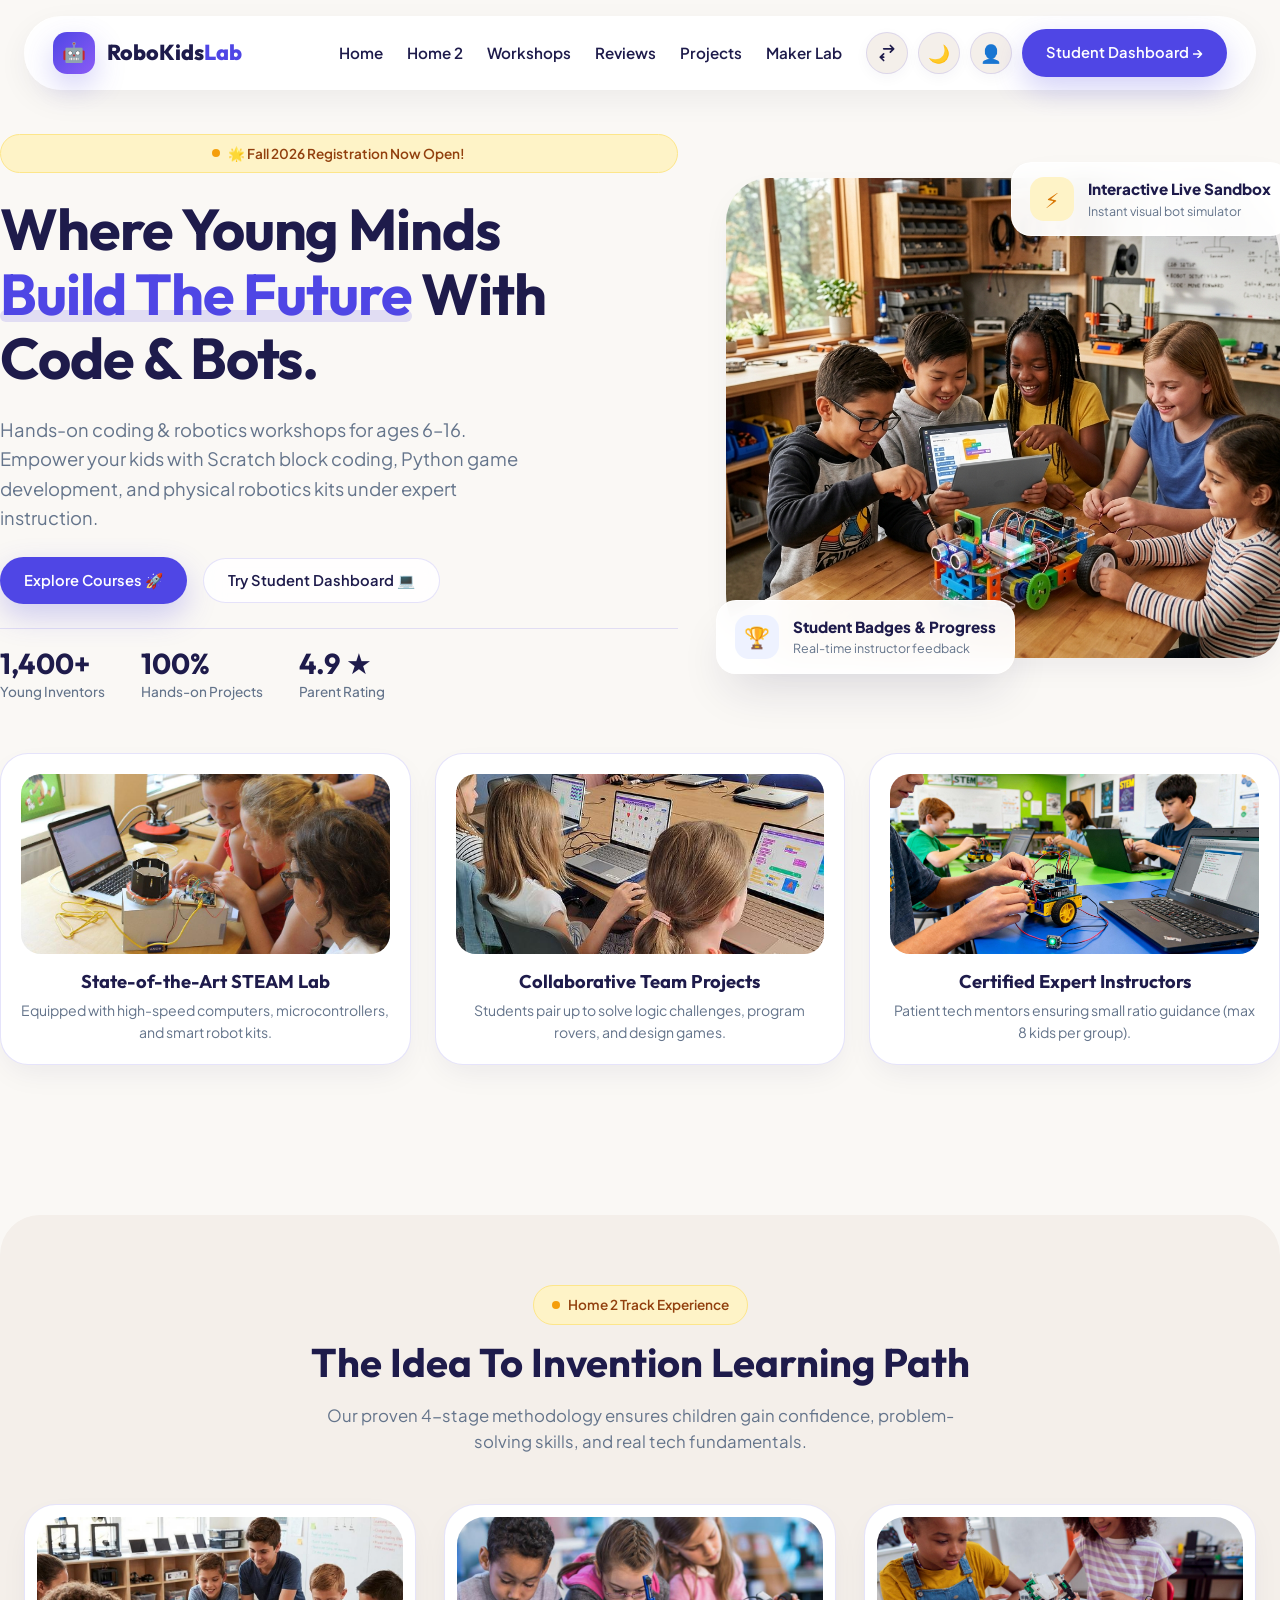
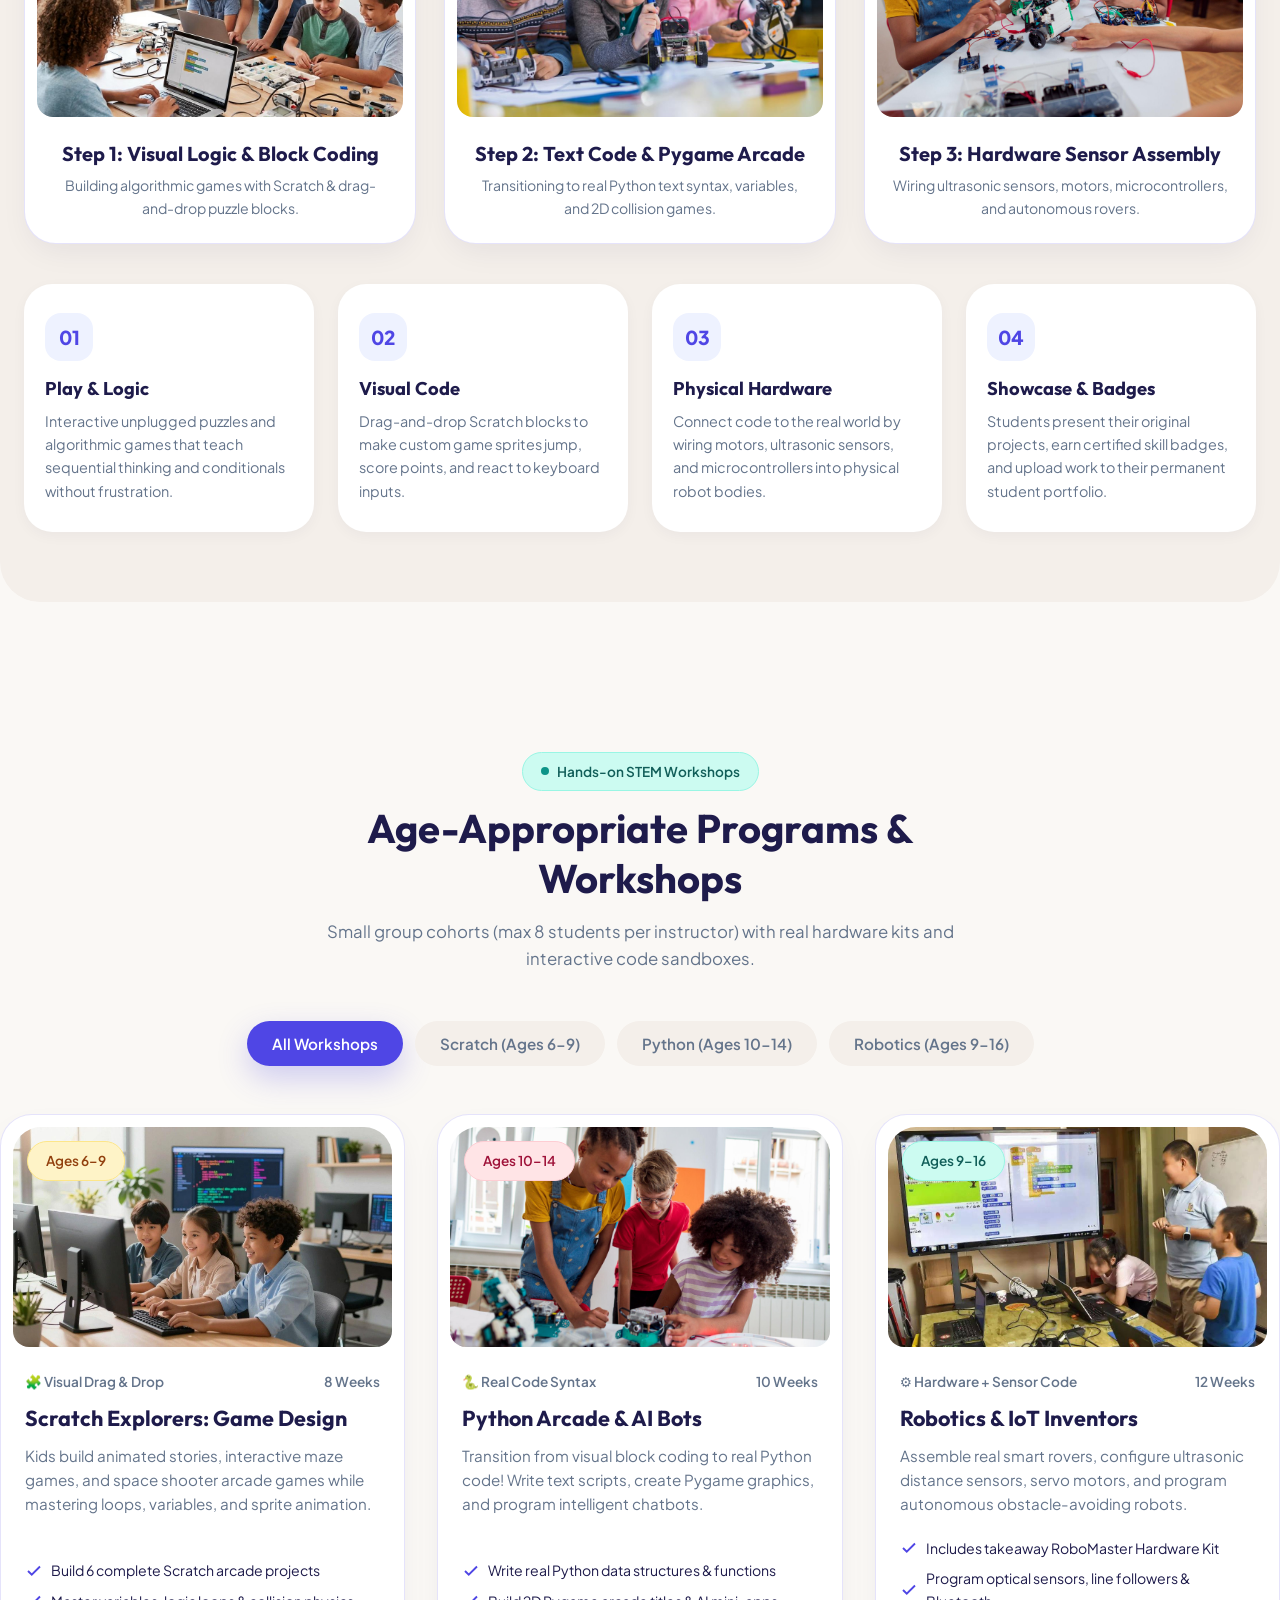
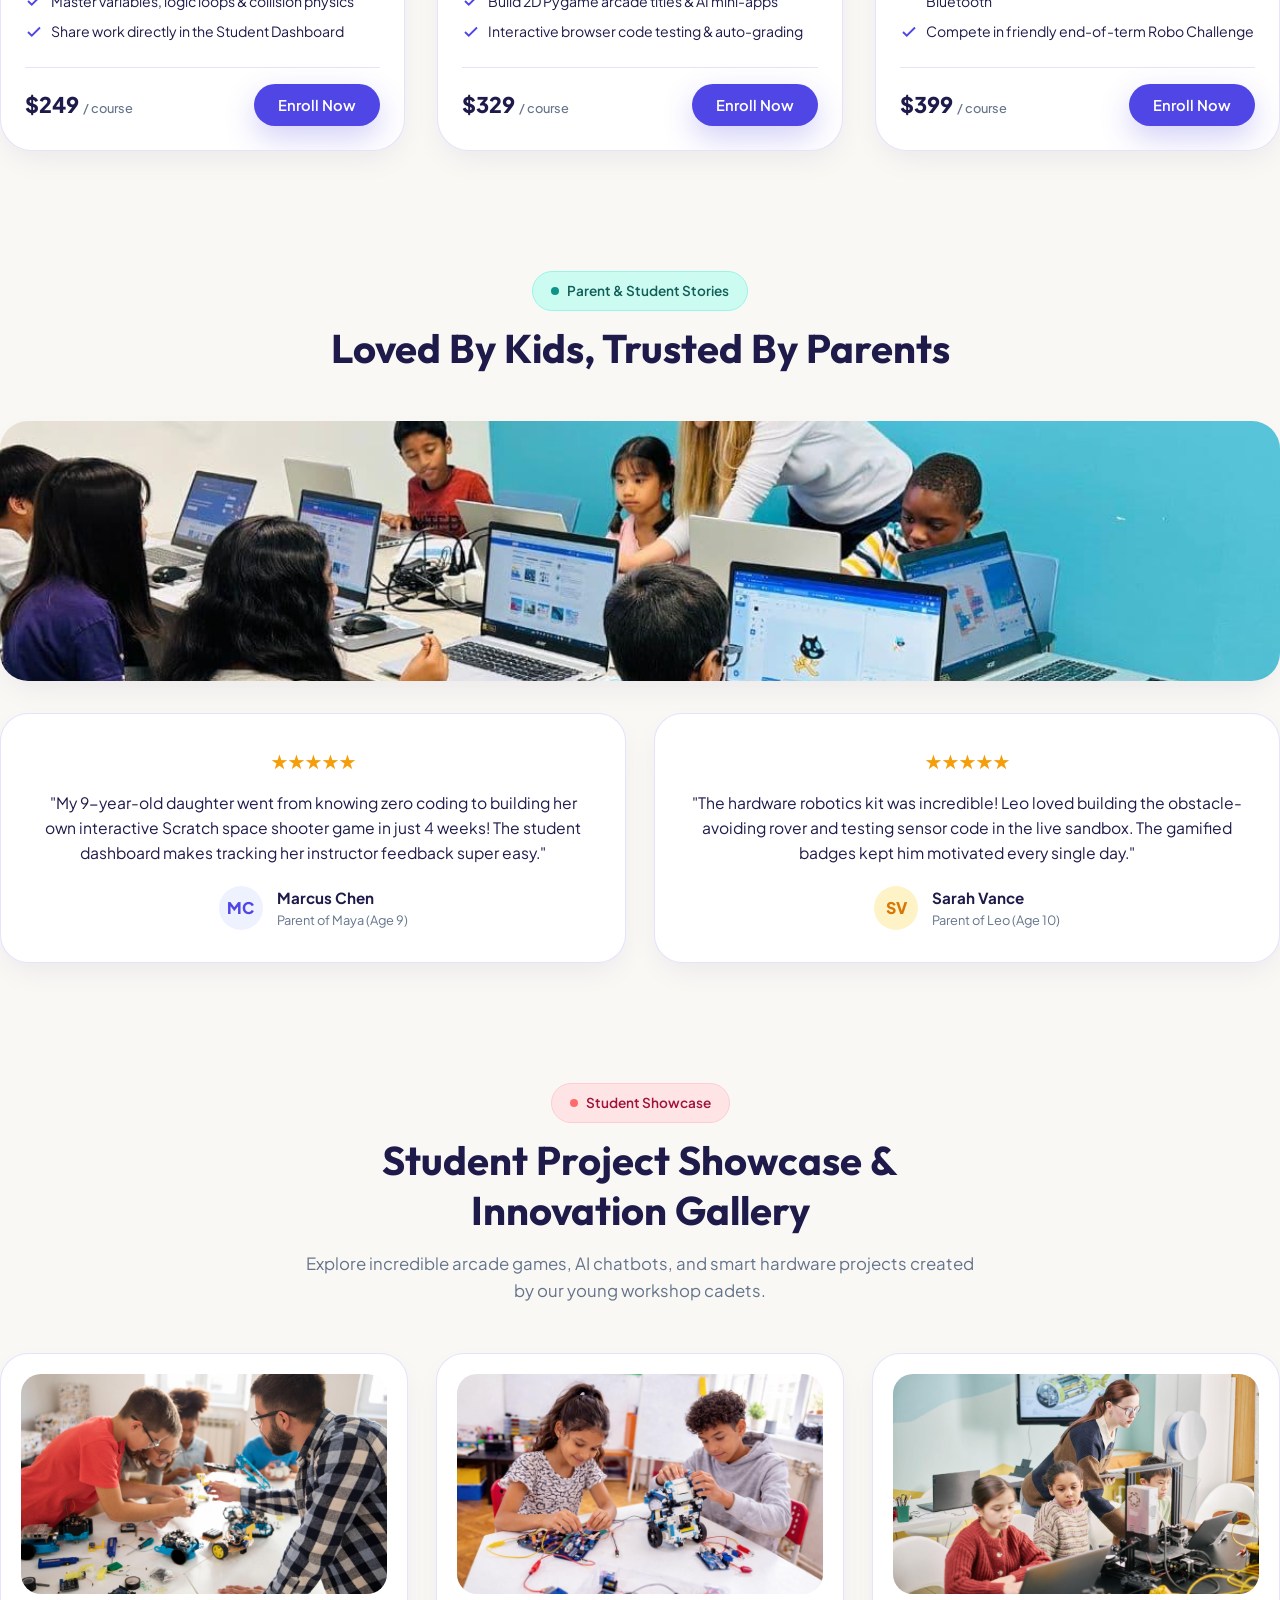
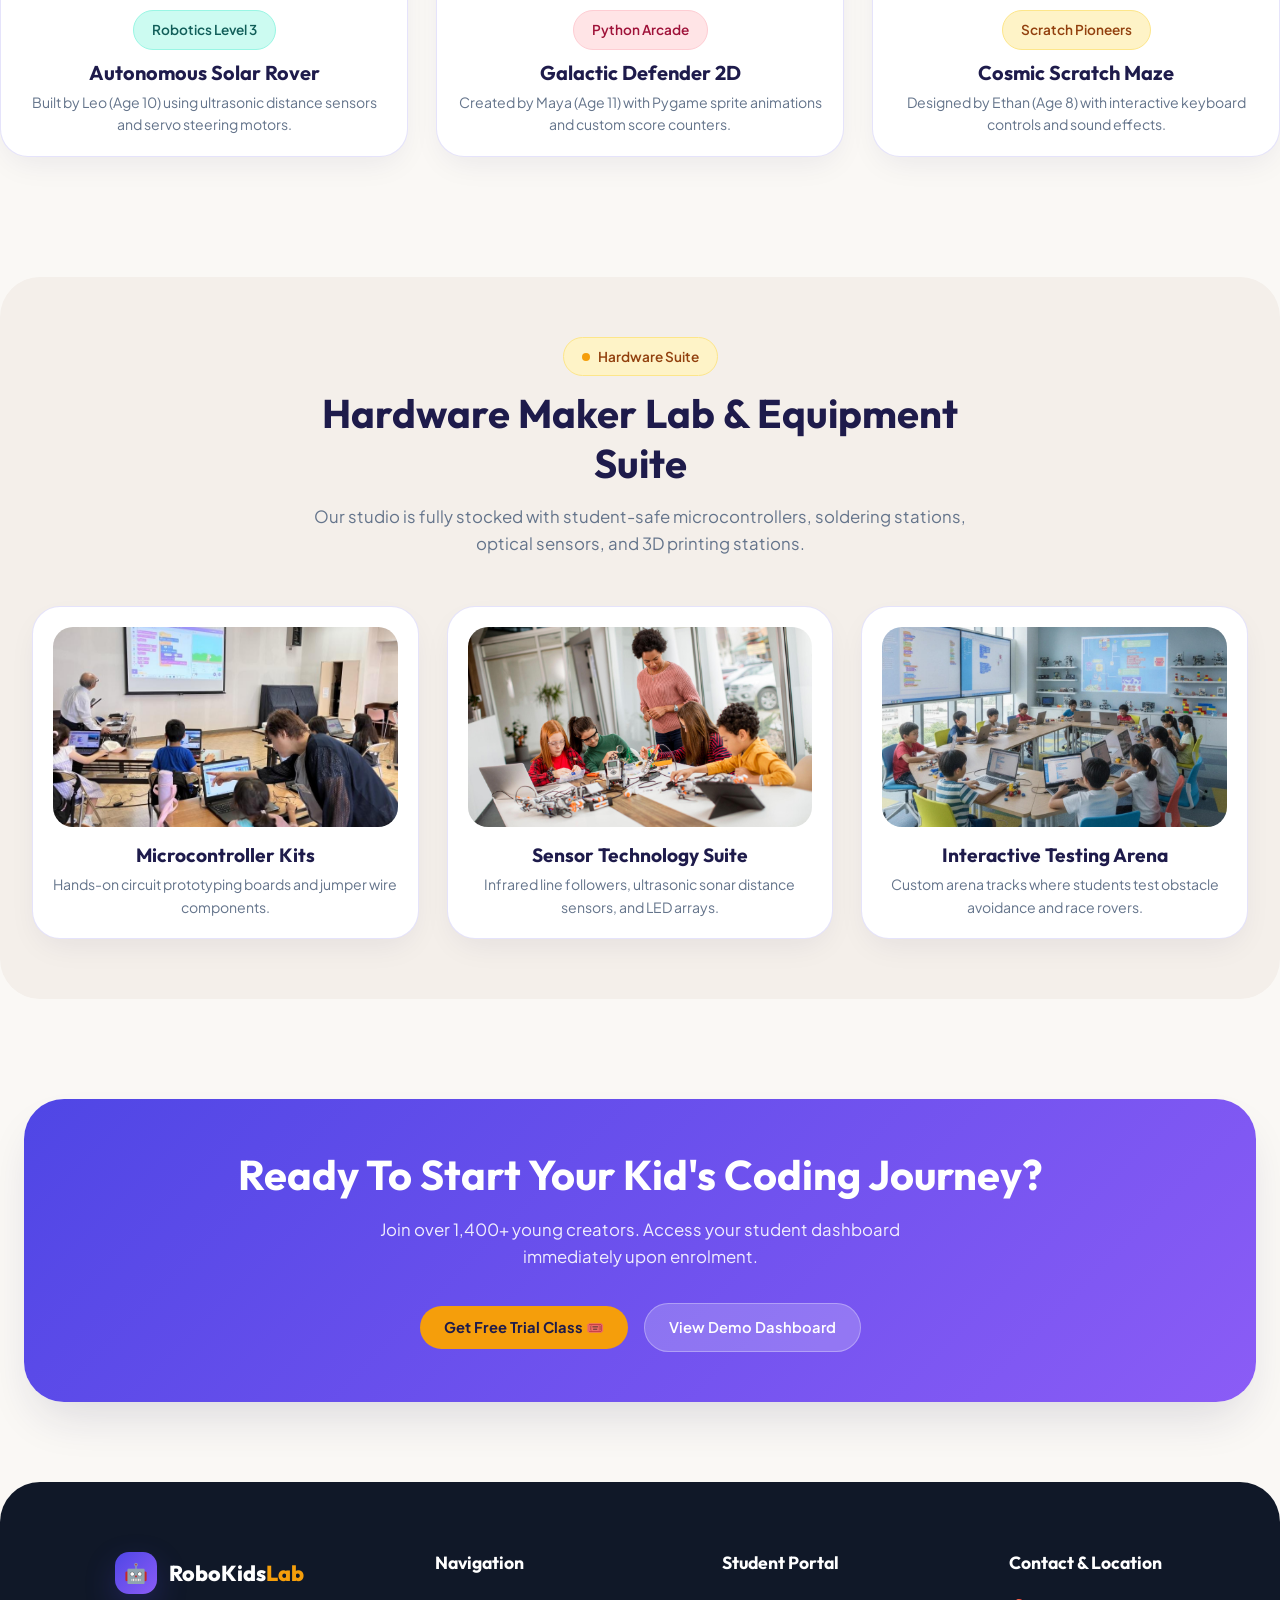
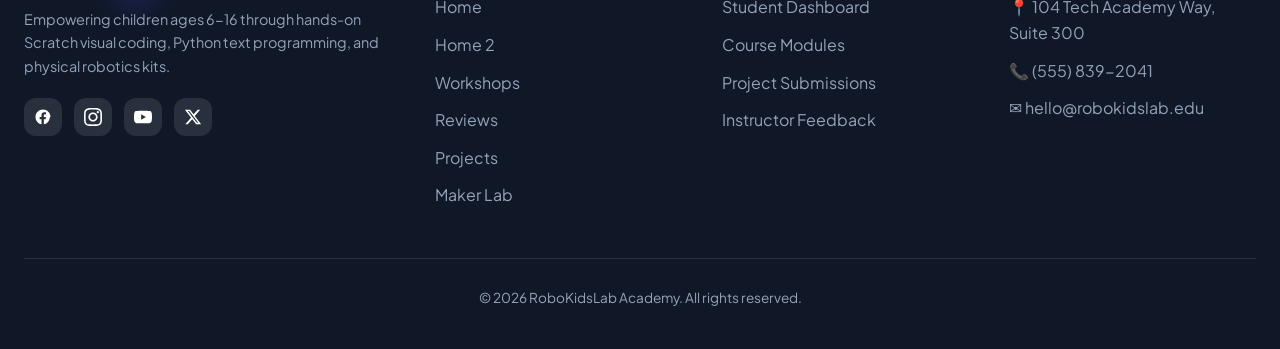
==== commit 4658655e: "Fix RTL toggle SVG rendering with clean line-caps and update dashboard layout" ====
--- a/index.html
+++ b/index.html
@@ -51,9 +51,8 @@
         </ul>
 
         <div class="nav-actions">
-          <!-- ICON-ONLY BUTTONS: RTL, Theme, Login -->
           <button class="toggle-btn rtl-toggle-btn" onclick="toggleRTL()" title="Toggle Language Direction RTL/LTR" aria-label="Toggle RTL/LTR">
-            <svg width="18" height="18" viewBox="0 0 24 24" fill="none" stroke="currentColor" stroke-width="2.5"><path d="M8 7h12m0 0l-4-4m4 4l-4 4m-8 6H4m0 0l4 4m-4-4l4-4"/></svg>
+            <svg width="20" height="20" viewBox="0 0 24 24" fill="none" stroke="currentColor" stroke-width="2" stroke-linecap="round" stroke-linejoin="round"><path d="M8 7h12m0 0l-4-4m4 4l-4 4m-8 6H4m0 0l4 4m-4-4l4-4"/></svg>
           </button>
           <button class="toggle-btn theme-toggle-btn" onclick="toggleTheme()" title="Toggle Dark/Light Theme" aria-label="Toggle Theme">🌙</button>
           <button class="toggle-btn" onclick="openLoginModal()" title="Student & Parent Login" aria-label="Log In">👤</button>
--- a/assets/css/style.css
+++ b/assets/css/style.css
@@ -865,42 +865,53 @@
   color: var(--text-muted);
 }
 
-/* DASHBOARD SPECIFIC STYLES */
+/* DASHBOARD SPECIFIC STYLES - STRICTLY FIXED SIDEBAR */
 .dashboard-layout {
-  display: grid;
-  grid-template-columns: 280px 1fr;
+  display: flex;
   gap: 32px;
   padding: 20px 0 60px;
   min-height: calc(100vh - 120px);
-}
-
-/* Sidebar Navigation */
+  position: relative;
+}
+
+/* Fixed Sidebar Navigation */
 .dashboard-sidebar {
   background: var(--bg-surface);
-  border-radius: 32px;
-  padding: 28px 20px;
+  border-radius: 28px;
+  padding: 20px 16px;
   box-shadow: var(--shadow-md);
   border: 1px solid var(--border-light);
   display: flex;
   flex-direction: column;
-  height: fit-content;
-  position: sticky;
-  top: 100px;
+  width: 260px;
+  position: fixed;
+  top: 95px;
+  z-index: 50;
+  max-height: calc(100vh - 115px);
+  overflow-y: auto;
+}
+
+.dashboard-main {
+  margin-left: 292px;
+  width: calc(100% - 292px);
+  display: flex;
+  flex-direction: column;
+  gap: 32px;
 }
 
 .student-mini-profile {
   display: flex;
   align-items: center;
-  gap: 14px;
-  padding-bottom: 24px;
-  margin-bottom: 24px;
+  gap: 12px;
+  padding-bottom: 16px;
+  margin-bottom: 16px;
   border-bottom: 1px solid var(--border-light);
 }
 
 .student-avatar {
-  width: 56px;
-  height: 56px;
-  border-radius: 20px;
+  width: 48px;
+  height: 48px;
+  border-radius: 16px;
   overflow: hidden;
   background: var(--primary-light);
   border: 2px solid var(--primary);
@@ -914,12 +925,12 @@
 }
 
 .student-info h4 {
-  font-size: 1.05rem;
+  font-size: 1rem;
   line-height: 1.2;
 }
 
 .student-info p {
-  font-size: 0.8rem;
+  font-size: 0.78rem;
   color: var(--text-muted);
   font-weight: 500;
 }
@@ -928,17 +939,17 @@
   list-style: none;
   display: flex;
   flex-direction: column;
-  gap: 8px;
+  gap: 6px;
 }
 
 .sidebar-menu-btn {
   display: flex;
   align-items: center;
-  gap: 14px;
-  padding: 14px 18px;
-  border-radius: 18px;
+  gap: 12px;
+  padding: 11px 14px;
+  border-radius: 16px;
   font-weight: 600;
-  font-size: 0.95rem;
+  font-size: 0.9rem;
   color: var(--text-muted);
   background: transparent;
   border: none;
@@ -949,8 +960,8 @@
 }
 
 .sidebar-menu-btn svg {
-  width: 20px;
-  height: 20px;
+  width: 18px;
+  height: 18px;
   stroke: currentColor;
   flex-shrink: 0;
 }
@@ -965,38 +976,31 @@
 }
 
 .student-streak-card {
-  margin-top: 32px;
+  margin-top: 18px;
   background: linear-gradient(135deg, #FFF7ED, #FFEDD5);
   border: 1px solid #FDBA74;
-  border-radius: 22px;
-  padding: 18px;
-  display: flex;
-  align-items: center;
-  gap: 14px;
+  border-radius: 18px;
+  padding: 14px;
+  display: flex;
+  align-items: center;
+  gap: 10px;
 }
 
 .streak-fire {
-  font-size: 2rem;
+  font-size: 1.6rem;
 }
 
 .streak-text h5 {
-  font-size: 0.95rem;
+  font-size: 0.85rem;
   color: #9A3412;
 }
 
 .streak-text p {
-  font-size: 0.78rem;
+  font-size: 0.72rem;
   color: #C2410C;
 }
 
 /* Dashboard Content Area */
-.dashboard-main {
-  display: flex;
-  flex-direction: column;
-  gap: 32px;
-  width: 100%;
-}
-
 .dash-topbar {
   display: flex;
   align-items: center;
@@ -1335,15 +1339,21 @@
   }
 
   .dashboard-layout {
-    grid-template-columns: 1fr;
+    flex-direction: column;
     gap: 24px;
   }
 
   .dashboard-sidebar {
     position: static;
     width: 100%;
+    max-height: none;
     align-items: center;
     text-align: center;
+  }
+
+  .dashboard-main {
+    margin-left: 0;
+    width: 100%;
   }
 
   .student-mini-profile {
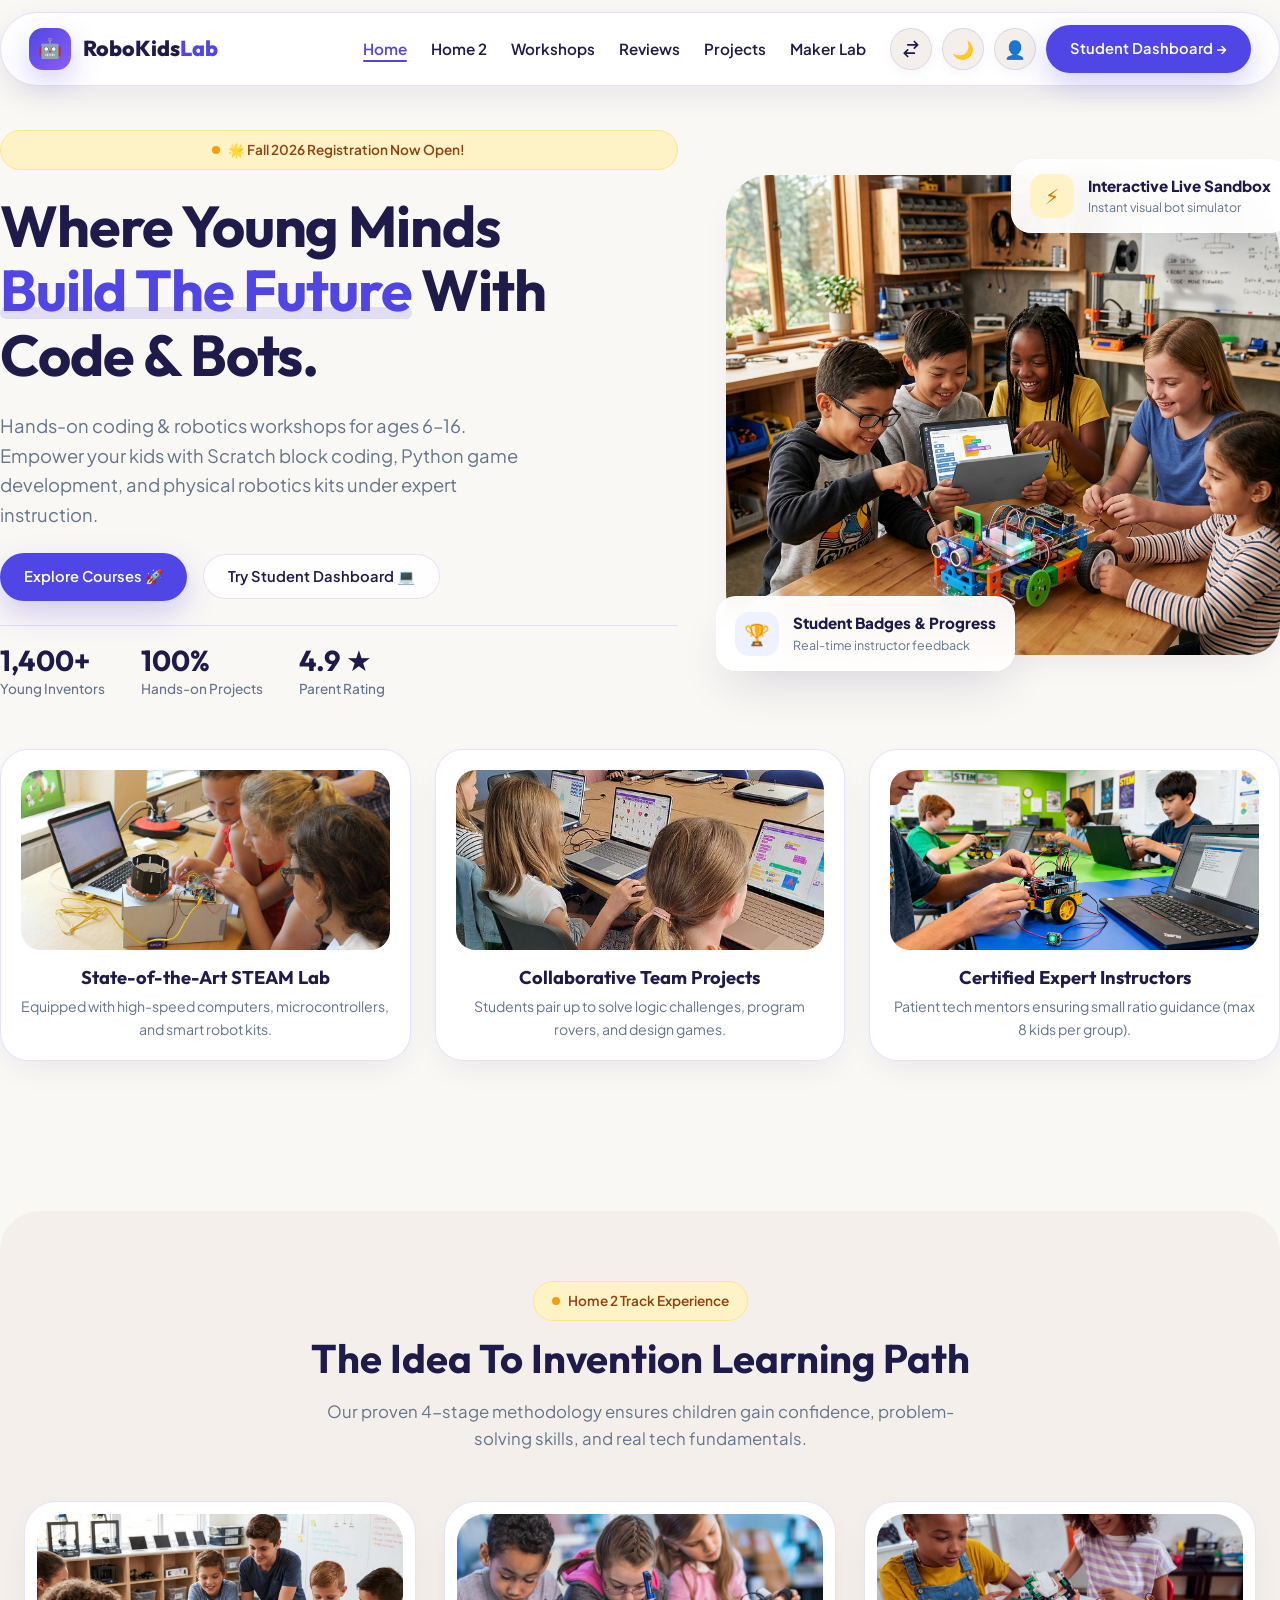
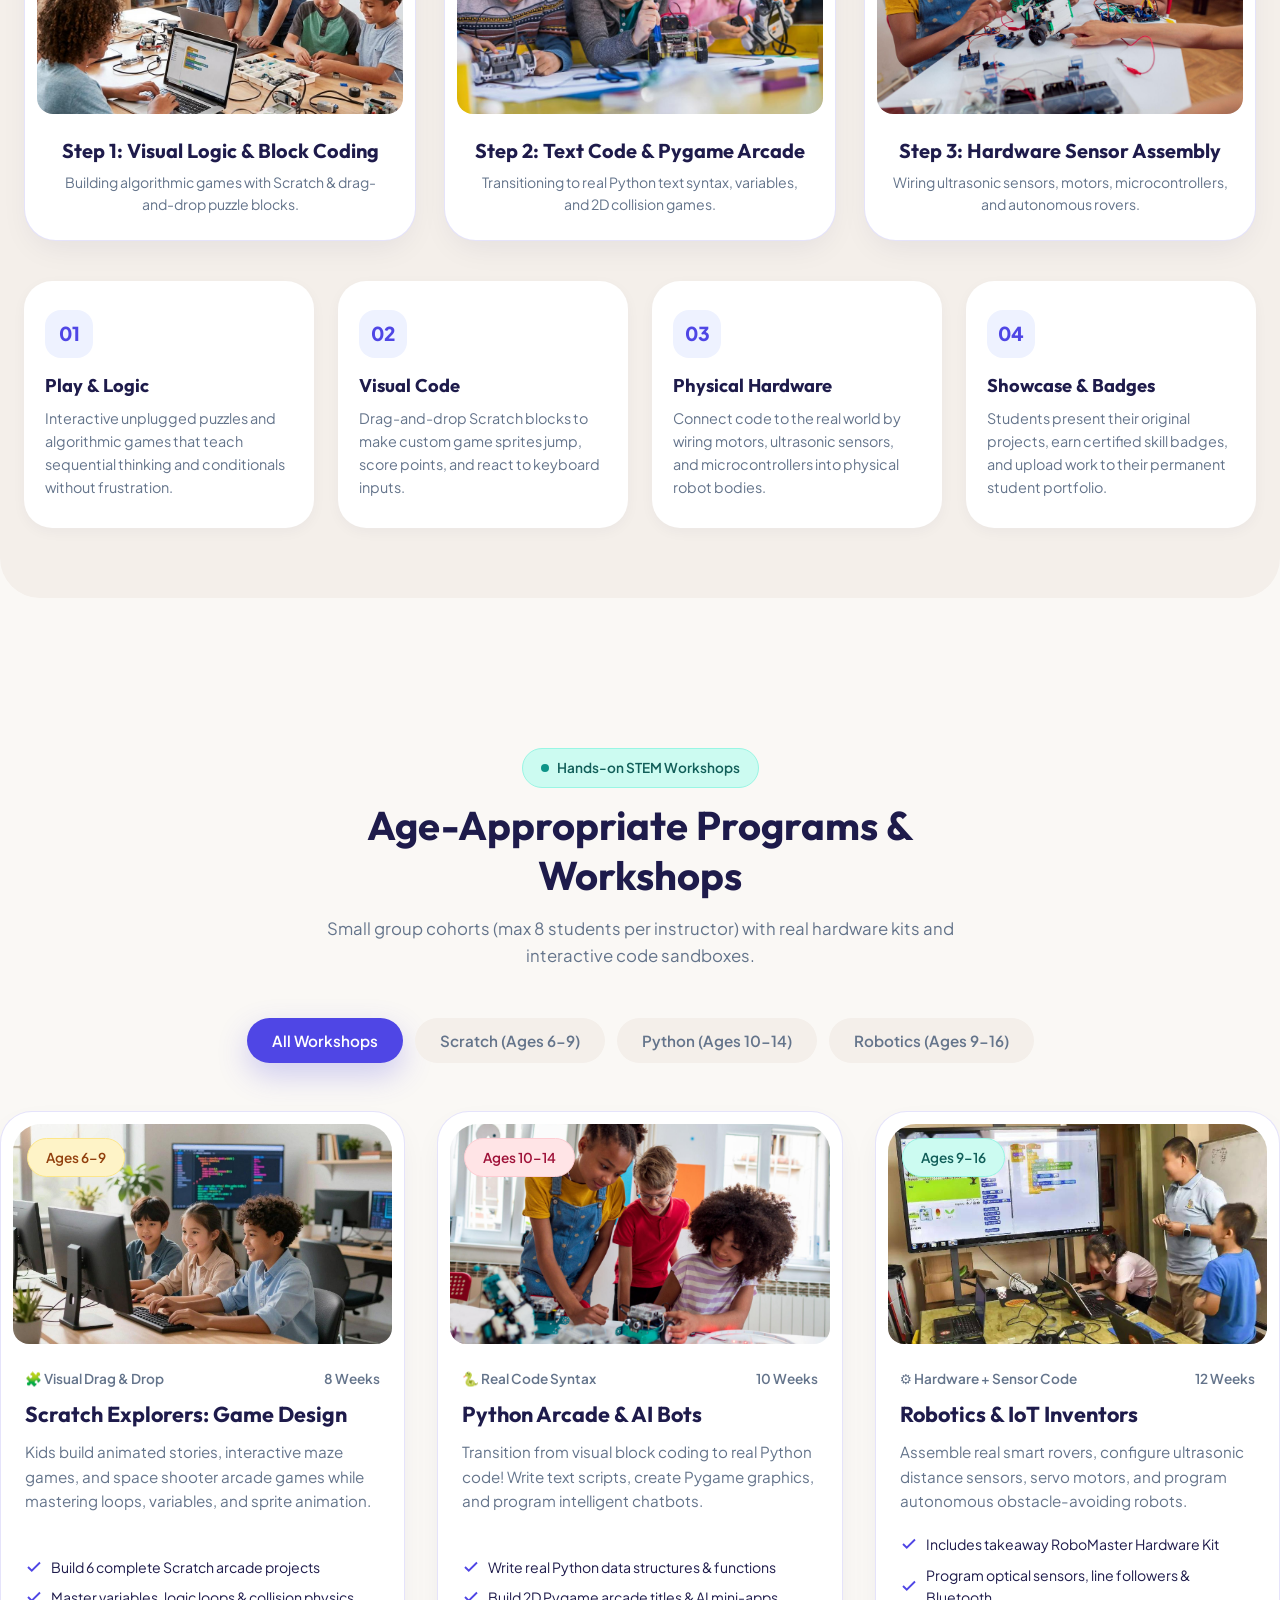
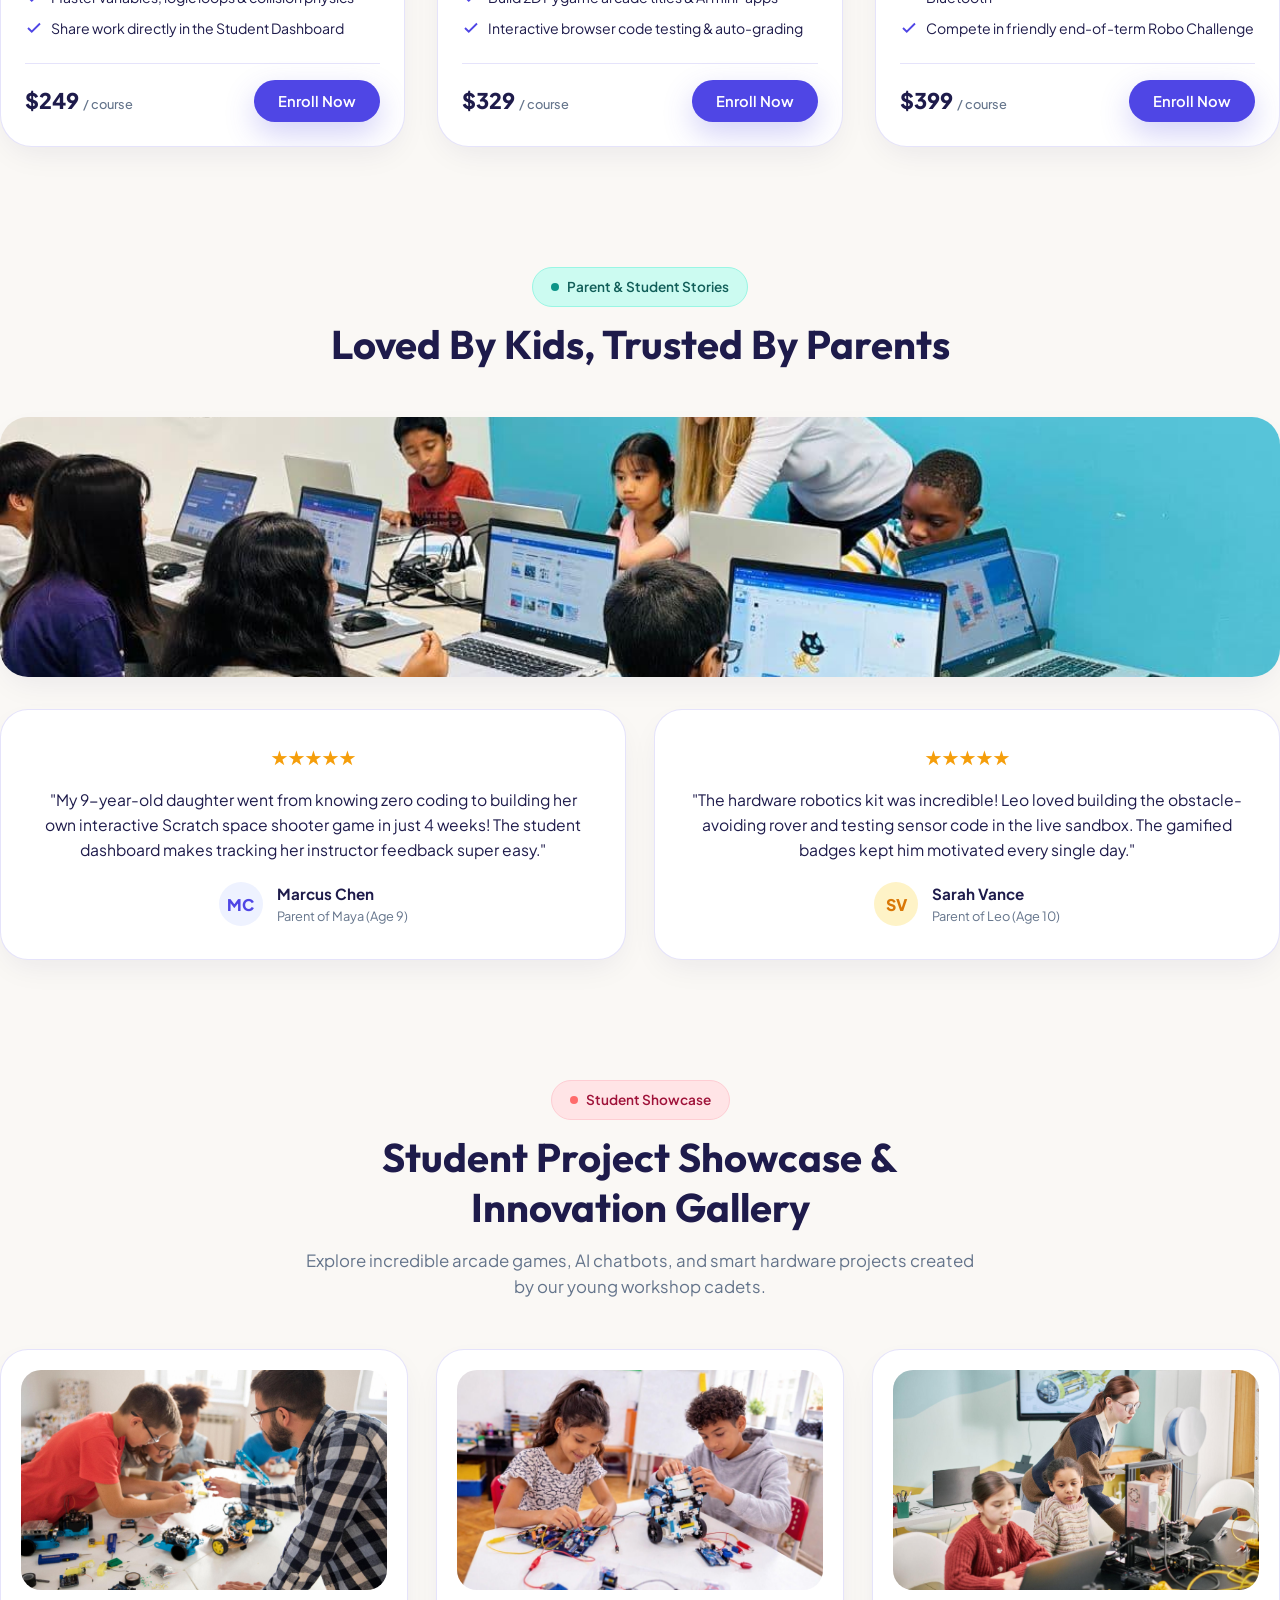
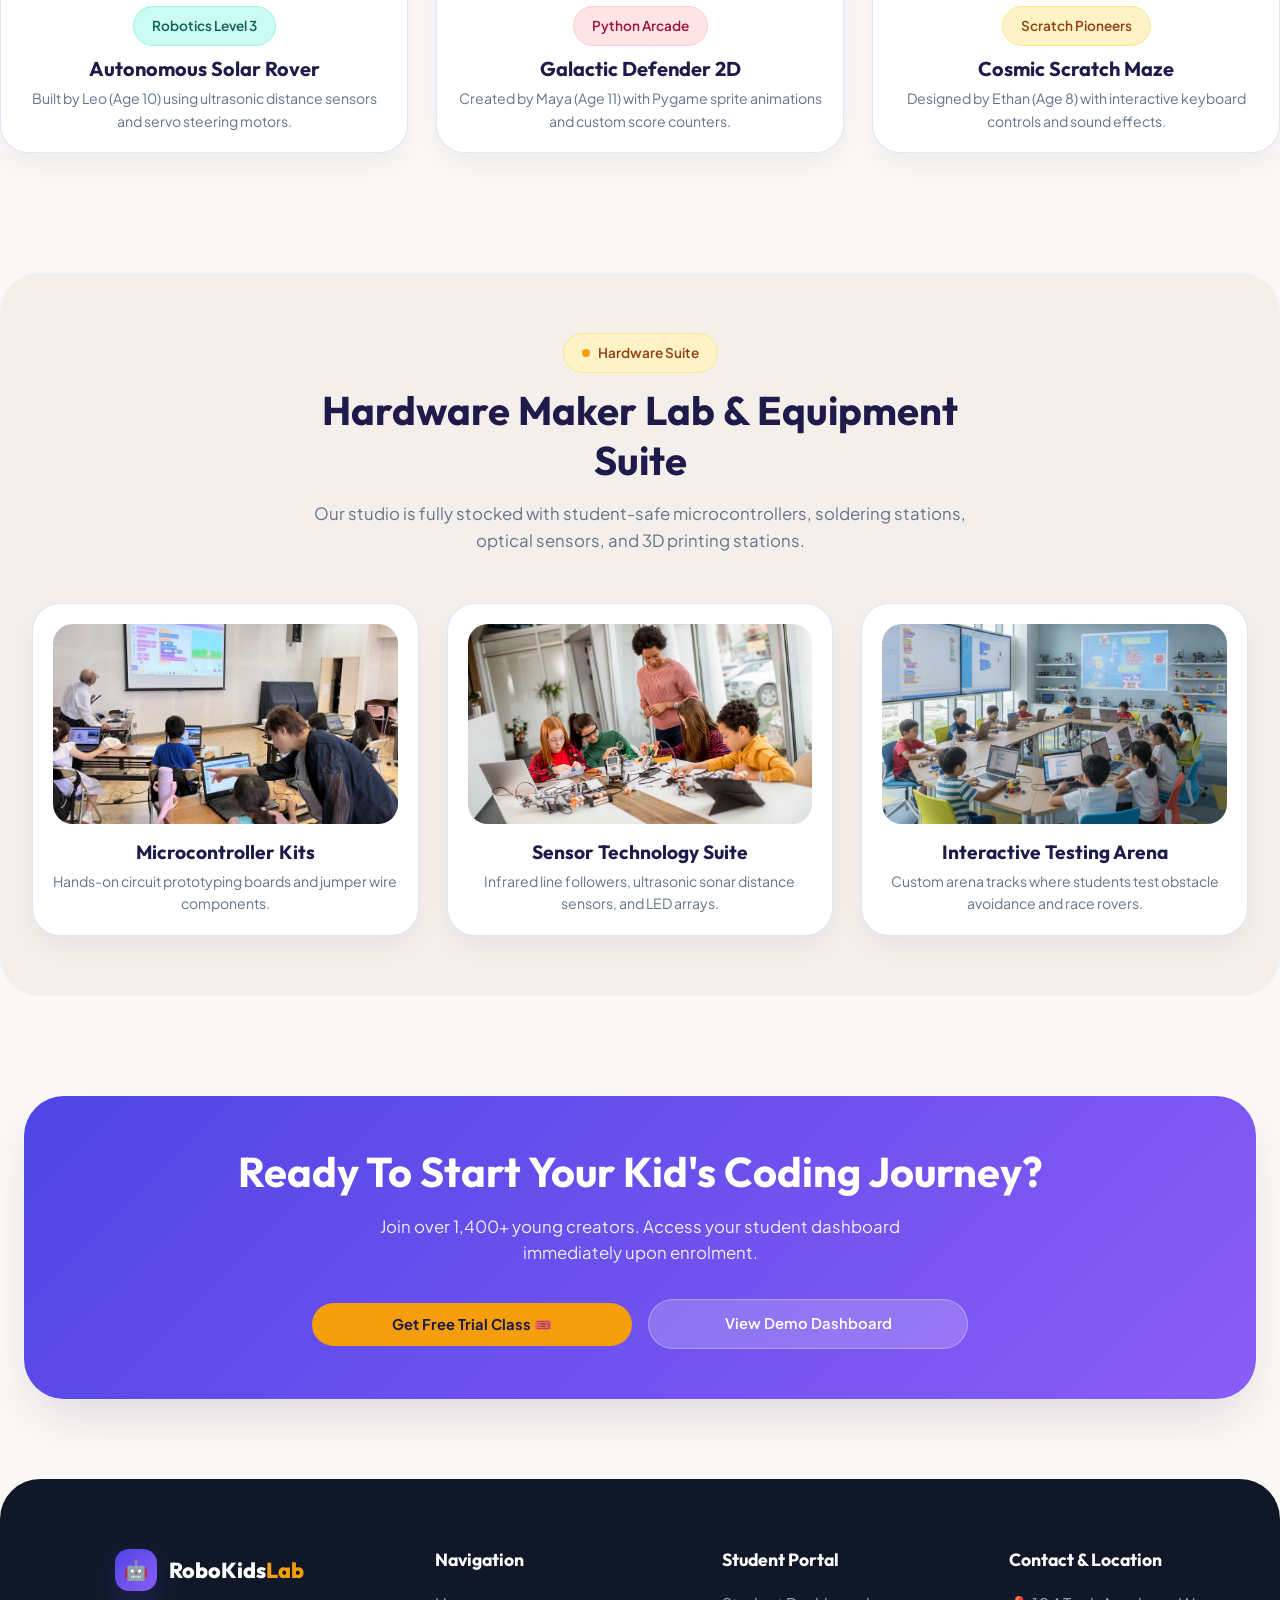
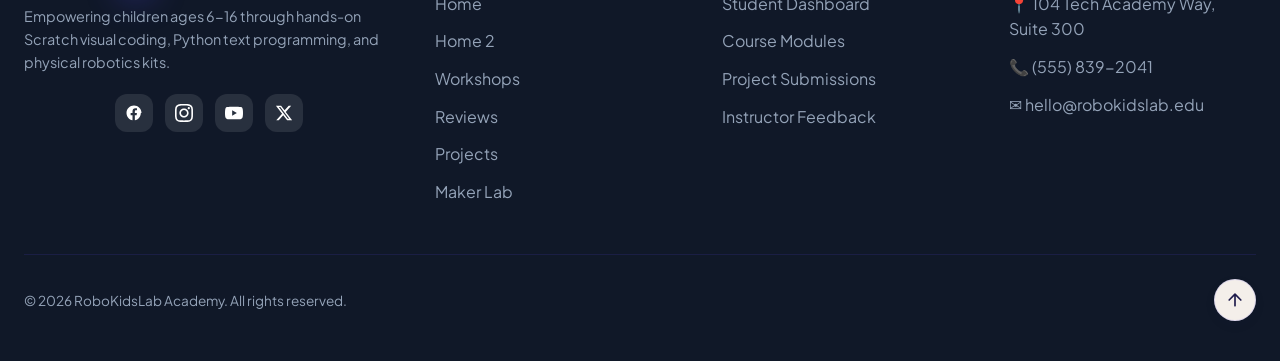
==== commit aa4dbc85: "Enhance responsive layout, CSS utilities, and navigation interactions" ====
--- a/index.html
+++ b/index.html
@@ -52,7 +52,7 @@
 
         <div class="nav-actions">
           <button class="toggle-btn rtl-toggle-btn" onclick="toggleRTL()" title="Toggle Language Direction RTL/LTR" aria-label="Toggle RTL/LTR">
-            <svg width="20" height="20" viewBox="0 0 24 24" fill="none" stroke="currentColor" stroke-width="2" stroke-linecap="round" stroke-linejoin="round"><path d="M8 7h12m0 0l-4-4m4 4l-4 4m-8 6H4m0 0l4 4m-4-4l4-4"/></svg>
+            <svg width="20" height="20" viewBox="0 0 24 24" fill="none" stroke="currentColor" stroke-width="2" stroke-linecap="round" stroke-linejoin="round"><path d="M8 7h12m0 0l-4-4m4 4l-4 4M16 17H4m0 0l4 4m-4-4l4-4"/></svg>
           </button>
           <button class="toggle-btn theme-toggle-btn" onclick="toggleTheme()" title="Toggle Dark/Light Theme" aria-label="Toggle Theme">🌙</button>
           <button class="toggle-btn" onclick="openLoginModal()" title="Student & Parent Login" aria-label="Log In">👤</button>
@@ -130,7 +130,7 @@
     </div>
 
     <!-- Home Section Featured Highlight Cards (Images 2, 3, 4) -->
-    <div style="margin-top: 50px; display: grid; grid-template-columns: repeat(auto-fit, minmax(280px, 1fr)); gap: 24px;">
+    <div class="grid-center-last" style="margin-top: 50px; display: grid; grid-template-columns: repeat(auto-fit, minmax(280px, 1fr)); gap: 24px;">
       <div class="organic-card" style="text-align: center; padding: 20px;">
         <div style="height: 180px; border-radius: 20px; overflow: hidden; margin-bottom: 16px;">
           <img src="assets/images/img1.jpg" alt="Robotics Workshop Studio" style="width:100%; height:100%; object-fit:cover;">
@@ -170,7 +170,7 @@
         </div>
 
         <!-- 3 Feature Images for Home 2 -->
-        <div style="display: grid; grid-template-columns: repeat(auto-fit, minmax(280px, 1fr)); gap: 28px; margin-bottom: 40px;">
+        <div class="grid-center-last" style="display: grid; grid-template-columns: repeat(auto-fit, minmax(280px, 1fr)); gap: 28px; margin-bottom: 40px;">
           <div class="program-card">
             <div class="program-img-wrap" style="height: 200px;">
               <img src="assets/images/img4.jpg" alt="Visual Logic Building">
@@ -374,7 +374,7 @@
       <img src="assets/images/img10.jpg" alt="Parent & Student Workshop Review Showcase" style="width: 100%; height: 100%; object-fit: cover;">
     </div>
 
-    <div style="display: grid; grid-template-columns: repeat(auto-fit, minmax(280px, 1fr)); gap: 28px;">
+    <div class="grid-center-last" style="display: grid; grid-template-columns: repeat(auto-fit, minmax(280px, 1fr)); gap: 28px;">
       <div class="organic-card" style="text-align: center;">
         <div style="color: var(--accent-amber); font-size: 1.2rem; margin-bottom: 14px;">★★★★★</div>
         <p style="font-size: 0.98rem; color: var(--text-dark); margin-bottom: 20px;">
@@ -419,7 +419,7 @@
       <p class="section-desc">Explore incredible arcade games, AI chatbots, and smart hardware projects created by our young workshop cadets.</p>
     </div>
 
-    <div style="display: grid; grid-template-columns: repeat(auto-fit, minmax(280px, 1fr)); gap: 28px;">
+    <div class="grid-center-last" style="display: grid; grid-template-columns: repeat(auto-fit, minmax(280px, 1fr)); gap: 28px;">
       <div class="organic-card" style="text-align: center; padding: 20px;">
         <div style="height: 220px; border-radius: 20px; overflow: hidden; margin-bottom: 16px;">
           <img src="assets/images/img11.jpg" alt="Student Autonomous Rover Project" style="width:100%; height:100%; object-fit:cover;">
@@ -460,7 +460,7 @@
         <p class="section-desc">Our studio is fully stocked with student-safe microcontrollers, soldering stations, optical sensors, and 3D printing stations.</p>
       </div>
 
-      <div style="display: grid; grid-template-columns: repeat(auto-fit, minmax(280px, 1fr)); gap: 28px;">
+      <div class="grid-center-last" style="display: grid; grid-template-columns: repeat(auto-fit, minmax(280px, 1fr)); gap: 28px;">
         <div class="organic-card" style="text-align: center; padding: 20px;">
           <div style="height: 200px; border-radius: 20px; overflow: hidden; margin-bottom: 16px;">
             <img src="assets/images/img14.jpg" alt="Smart Microcontroller Board" style="width:100%; height:100%; object-fit:cover;">
@@ -497,9 +497,9 @@
         Join over 1,400+ young creators. Access your student dashboard immediately upon enrolment.
       </p>
       <div style="display: flex; align-items: center; justify-content: center; gap: 16px; flex-wrap: wrap;">
-        <button class="pill-btn pill-btn-amber" onclick="openEnrollModal('General Program')">Get Free Trial Class 🎟️</button>
-        <a href="dashboard.html" class="pill-btn"
-          style="background: rgba(255,255,255,0.2); color: #fff; border: 1px solid rgba(255,255,255,0.3);">View Demo Dashboard</a>
+        <button class="pill-btn pill-btn-amber" style="width: 100%; max-width: 320px;" onclick="openEnrollModal('General Program')">Get Free Trial Class 🎟️</button>
+        <a href="dashboard.html" class="pill-btn pill-btn-outline-light"
+          style="width: 100%; max-width: 320px;">View Demo Dashboard</a>
       </div>
     </div>
   </section>
@@ -517,7 +517,7 @@
             Empowering children ages 6-16 through hands-on Scratch visual coding, Python text programming, and physical robotics kits.
           </p>
 
-          <div class="footer-socials" style="display: flex; align-items: center; gap: 12px; margin-top: 20px;">
+          <div class="footer-socials" style="display: flex; align-items: center; justify-content: center; gap: 12px; margin-top: 20px;">
             <a href="#" class="social-icon" aria-label="Facebook">
               <svg width="18" height="18" fill="currentColor" viewBox="0 0 24 24"><path d="M22 12c0-5.52-4.48-10-10-10S2 6.48 2 12c0 4.84 3.44 8.87 8 9.8V15H7.5v-3H10V9.5C10 7.01 11.49 5.65 13.75 5.65c1.08 0 2.25.19 2.25.19v2.47h-1.27c-1.23 0-1.61.77-1.61 1.56V12h2.78l-.44 3h-2.34v6.8c4.56-.93 8-4.96 8-9.8z"/></svg>
             </a>
@@ -565,8 +565,11 @@
         </div>
       </div>
 
-      <div class="footer-bottom">
+      <div class="footer-bottom" style="display: flex; align-items: center; justify-content: space-between; flex-wrap: wrap; gap: 16px; margin-top: 24px; padding-top: 24px; border-top: 1px solid var(--border-light);">
         <p>© 2026 RoboKidsLab Academy. All rights reserved.</p>
+        <button class="toggle-btn" onclick="window.scrollTo({top: 0, behavior: 'smooth'})" title="Back to Top" aria-label="Back to Top">
+          <svg width="20" height="20" viewBox="0 0 24 24" fill="none" stroke="currentColor" stroke-width="2" stroke-linecap="round" stroke-linejoin="round"><path d="M12 19V5M5 12l7-7 7 7"/></svg>
+        </button>
       </div>
     </div>
   </footer>
@@ -590,11 +593,11 @@
           <label>Password</label>
           <input type="password" class="form-control" placeholder="••••••••" value="password123" required>
         </div>
-        <div style="display: flex; align-items: center; justify-content: space-between; margin-bottom: 24px; font-size: 0.85rem; flex-wrap: wrap; gap: 8px;">
-          <label style="display:flex; align-items:center; gap:8px; cursor:pointer;">
-            <input type="checkbox" checked> Remember student login
+        <div style="display: flex; align-items: center; justify-content: space-between; margin-bottom: 24px; font-size: 0.85rem; flex-wrap: nowrap; gap: 8px; width: 100%;">
+          <label style="display:flex; align-items:center; gap:8px; cursor:pointer; white-space: nowrap; font-size: clamp(0.7rem, 3.5vw, 0.85rem);">
+            <input type="checkbox" checked> Remember me
           </label>
-          <a href="#" style="color: var(--primary);">Forgot Password?</a>
+          <a href="#" class="forgot-link" style="margin-left: auto; white-space: nowrap; font-size: clamp(0.7rem, 3.5vw, 0.85rem);">Forgot Password?</a>
         </div>
         <button type="submit" class="pill-btn pill-btn-primary" style="width: 100%; justify-content: center;">Log In To Student Dashboard →</button>
       </form>
--- a/assets/css/style.css
+++ b/assets/css/style.css
@@ -105,7 +105,6 @@
 
 [dir="rtl"] .hero-title,
 [dir="rtl"] .hero-desc,
-[dir="rtl"] .section-header,
 [dir="rtl"] .program-body,
 [dir="rtl"] .roadmap-step,
 [dir="rtl"] .schedule-info,
@@ -127,6 +126,7 @@
   right: 14px;
 }
 
+
 /* Reset & Global */
 * {
   margin: 0;
@@ -149,6 +149,7 @@
   width: 100%;
   overflow-x: hidden;
   transition: background-color 0.3s ease, color 0.3s ease;
+  padding-top: 100px;
 }
 
 img, video, canvas, iframe {
@@ -215,6 +216,18 @@
   box-shadow: 0 0 0 4px var(--primary-light);
 }
 
+.forgot-link {
+  color: var(--primary);
+  font-weight: 600;
+  text-decoration: none;
+  transition: all 0.25s ease;
+}
+
+.forgot-link:hover {
+  color: var(--primary-hover);
+  text-decoration: underline;
+}
+
 /* Organic Layout Components */
 .organic-card {
   background: var(--bg-surface);
@@ -307,6 +320,19 @@
   transform: translateY(-2px);
 }
 
+.pill-btn-outline-light {
+  background: rgba(255, 255, 255, 0.2);
+  color: #ffffff;
+  border: 1px solid rgba(255, 255, 255, 0.3);
+}
+
+.pill-btn-outline-light:hover {
+  background: rgba(255, 255, 255, 0.3);
+  color: #ffffff;
+  border-color: rgba(255, 255, 255, 0.5);
+  transform: translateY(-2px);
+}
+
 .badge-pill {
   display: inline-flex;
   align-items: center;
@@ -358,25 +384,28 @@
   background: var(--accent-teal);
 }
 
-/* NAVBAR */
+/* STRICTLY FIXED FULL-WIDTH HEADER COVER (PREVENTS CONTENT LEAKING ABOVE NAVBAR) */
 .navbar {
-  position: sticky;
-  top: 16px;
-  z-index: 100;
-  margin-bottom: 30px;
+  position: fixed;
+  top: 0;
+  left: 0;
+  right: 0;
+  width: 100%;
+  z-index: 1000;
+  background: var(--bg-main);
+  padding: 12px 0;
+  transition: background-color 0.3s ease;
 }
 
 .nav-container {
-  background: rgba(255, 255, 255, 0.92);
-  backdrop-filter: blur(16px);
-  -webkit-backdrop-filter: blur(16px);
-  border: 1px solid rgba(255, 255, 255, 0.8);
+  background: var(--bg-surface);
+  border: 1px solid var(--border-light);
   border-radius: var(--radius-pill);
   padding: 12px 28px;
   display: flex;
   align-items: center;
   justify-content: space-between;
-  box-shadow: 0 10px 30px rgba(30, 27, 75, 0.06);
+  box-shadow: 0 10px 30px rgba(30, 27, 75, 0.08);
   position: relative;
 }
 
@@ -426,7 +455,8 @@
   position: relative;
 }
 
-.nav-links a:hover {
+.nav-links a:hover,
+.nav-links a.active {
   color: var(--primary);
 }
 
@@ -442,7 +472,8 @@
   transition: width 0.25s ease;
 }
 
-.nav-links a:hover::after {
+.nav-links a:hover::after,
+.nav-links a.active::after {
   width: 100%;
 }
 
@@ -472,6 +503,14 @@
   text-decoration: none;
 }
 
+.toggle-btn svg {
+  width: 20px;
+  height: 20px;
+  display: block;
+  stroke: currentColor;
+  flex-shrink: 0;
+}
+
 .toggle-btn:hover {
   background: var(--primary);
   color: #ffffff;
@@ -613,6 +652,12 @@
   z-index: 10;
   animation: float 4s ease-in-out infinite;
   max-width: 90%;
+  color: #1E1B4B; /* Forces dark text in all themes */
+}
+
+/* Force the muted text inside badges to stay dark-mode-safe grey */
+.floating-badge [style*="var(--text-muted)"] {
+  color: #64748B !important;
 }
 
 .floating-badge-top {
@@ -865,11 +910,11 @@
   color: var(--text-muted);
 }
 
-/* DASHBOARD SPECIFIC STYLES - STRICTLY FIXED SIDEBAR */
+/* DASHBOARD SPECIFIC STYLES - ZERO OVERLAPPING LAYOUT */
 .dashboard-layout {
   display: flex;
   gap: 32px;
-  padding: 20px 0 60px;
+  padding: 10px 0 60px;
   min-height: calc(100vh - 120px);
   position: relative;
 }
@@ -885,14 +930,15 @@
   flex-direction: column;
   width: 260px;
   position: fixed;
-  top: 95px;
+  top: 100px; /* Positioned nicely below fixed top navbar cover */
   z-index: 50;
-  max-height: calc(100vh - 115px);
+  height: calc(100vh - 110px);
   overflow-y: auto;
+  justify-content: space-between;
 }
 
 .dashboard-main {
-  margin-left: 292px;
+  margin-inline-start: 292px;
   width: calc(100% - 292px);
   display: flex;
   flex-direction: column;
@@ -975,6 +1021,16 @@
   font-weight: 700;
 }
 
+.sidebar-menu-btn.logout-btn {
+  color: var(--accent-coral);
+  background: rgba(244, 63, 94, 0.1);
+}
+
+.sidebar-menu-btn.logout-btn:hover {
+  background: var(--accent-coral);
+  color: #ffffff;
+}
+
 .student-streak-card {
   margin-top: 18px;
   background: linear-gradient(135deg, #FFF7ED, #FFEDD5);
@@ -1037,6 +1093,74 @@
   gap: 10px;
   font-weight: 700;
   font-size: 0.9rem;
+}
+
+/* DASHBOARD MODULE & LESSON LISTS */
+.lessons-list {
+  list-style: none;
+  display: flex;
+  flex-direction: column;
+  gap: 12px;
+  padding: 16px 0;
+}
+
+.lesson-row {
+  display: flex;
+  align-items: center;
+  justify-content: space-between;
+  padding: 12px 16px;
+  border-radius: 12px;
+  background: var(--bg-surface);
+  border: 1px solid var(--border-light);
+  gap: 16px;
+  flex-wrap: wrap;
+}
+
+.lesson-left {
+  display: flex;
+  align-items: flex-start;
+  gap: 12px;
+  flex: 1;
+  min-width: 200px;
+}
+
+.lesson-left span {
+  line-height: 1.4;
+  font-size: 0.95rem;
+}
+
+/* PLAYGROUND / SANDBOX SECTION */
+.playground-box {
+  display: flex;
+  gap: 24px;
+  align-items: flex-start;
+  flex-wrap: wrap; /* Fixes overlap on mobile/tablet */
+}
+
+.playground-editor, .canvas-preview {
+  flex: 1;
+  min-width: 300px;
+  width: 100%;
+}
+
+.canvas-preview canvas {
+  max-width: 100%;
+  height: auto;
+}
+
+.code-textarea {
+  width: 100%;
+  min-height: 180px;
+  padding: 16px;
+  border-radius: 12px;
+  border: 1.5px solid var(--border-light);
+  background: var(--bg-surface);
+  color: var(--text-dark);
+  font-family: monospace;
+  font-size: 0.95rem;
+  resize: vertical;
+  margin-top: 12px;
+  margin-bottom: 24px;
 }
 
 /* FOOTER & SOCIAL ICONS */
@@ -1194,7 +1318,12 @@
 
 @media (max-width: 1024px) {
   .container {
-    padding: 0 20px;
+    padding-left: 20px;
+    padding-right: 20px;
+  }
+  
+  .nav-container {
+    padding: 12px 20px;
   }
 
   .hamburger-btn {
@@ -1341,18 +1470,19 @@
   .dashboard-layout {
     flex-direction: column;
     gap: 24px;
+    padding-top: 20px;
   }
 
   .dashboard-sidebar {
-    position: static;
-    width: 100%;
-    max-height: none;
-    align-items: center;
-    text-align: center;
+    display: none !important;
+  }
+
+  .mobile-navlinks {
+    display: flex !important;
   }
 
   .dashboard-main {
-    margin-left: 0;
+    margin-inline-start: 0;
     width: 100%;
   }
 
@@ -1391,11 +1521,57 @@
     gap: 12px;
     text-align: center;
   }
+
+  .dash-topbar {
+    flex-direction: column;
+    align-items: center;
+    text-align: center;
+    gap: 16px;
+  }
+
+  .badge-pill {
+    white-space: normal;
+    text-align: center;
+  }
+
+  .playground-box {
+    justify-content: center;
+    text-align: center;
+  }
+  
+  .playground-header {
+    display: flex;
+    flex-wrap: wrap;
+    justify-content: center;
+    gap: 12px;
+  }
+
+  .canvas-preview {
+    display: flex;
+    flex-direction: column;
+    align-items: center;
+  }
 }
 
 @media (max-width: 768px) {
   .container {
-    padding: 0 16px;
+    padding-left: 16px;
+    padding-right: 16px;
+  }
+  
+  .nav-container {
+    padding: 12px 14px;
+  }
+
+  .brand-logo {
+    gap: 8px;
+    font-size: 1.2rem;
+  }
+
+  .brand-icon {
+    width: 36px;
+    height: 36px;
+    font-size: 1rem;
   }
 
   .hero-title {
@@ -1450,3 +1626,12 @@
     grid-column: span 1;
   }
 }
+
+/* Center 3rd card in 2-column grid at tablet view */
+@media (min-width: 636px) and (max-width: 935px) {
+  .grid-center-last > :nth-child(3):last-child {
+    grid-column: 1 / -1;
+    justify-self: center;
+    width: calc(50% - 14px);
+  }
+}
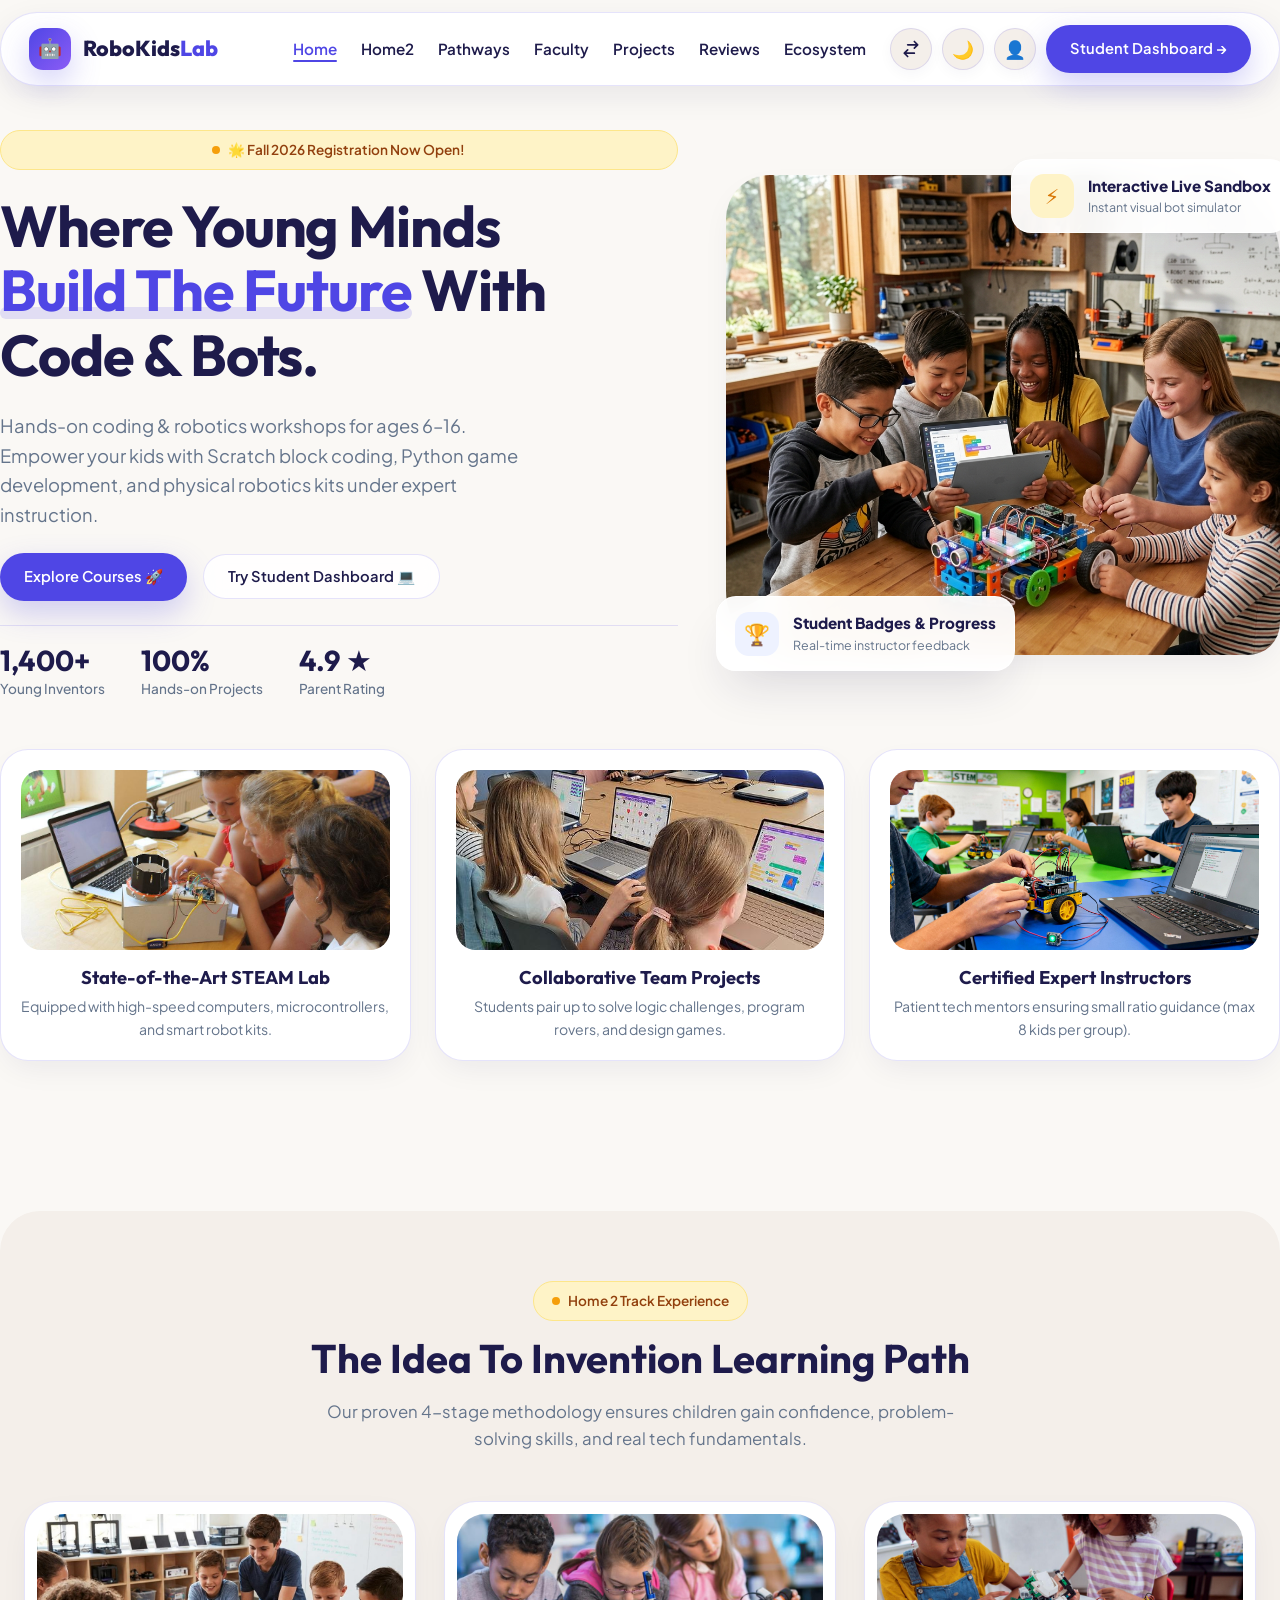
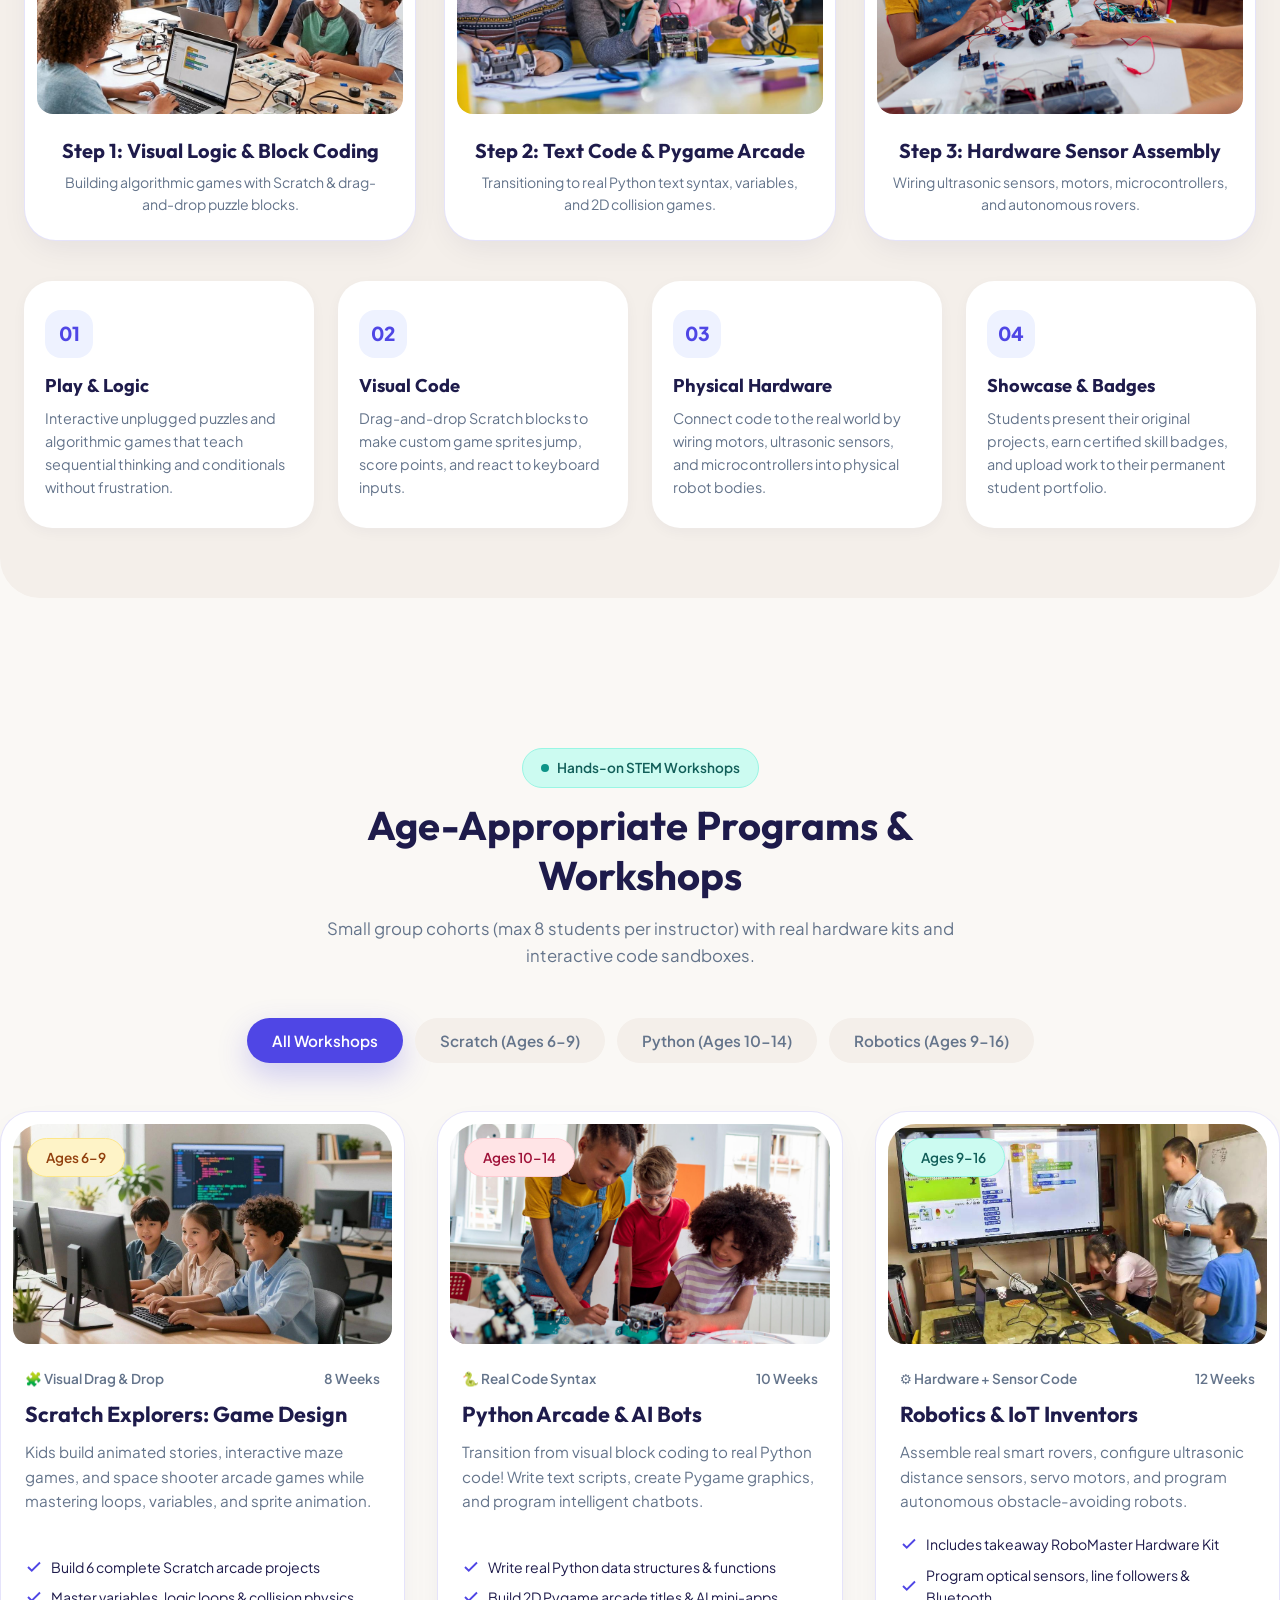
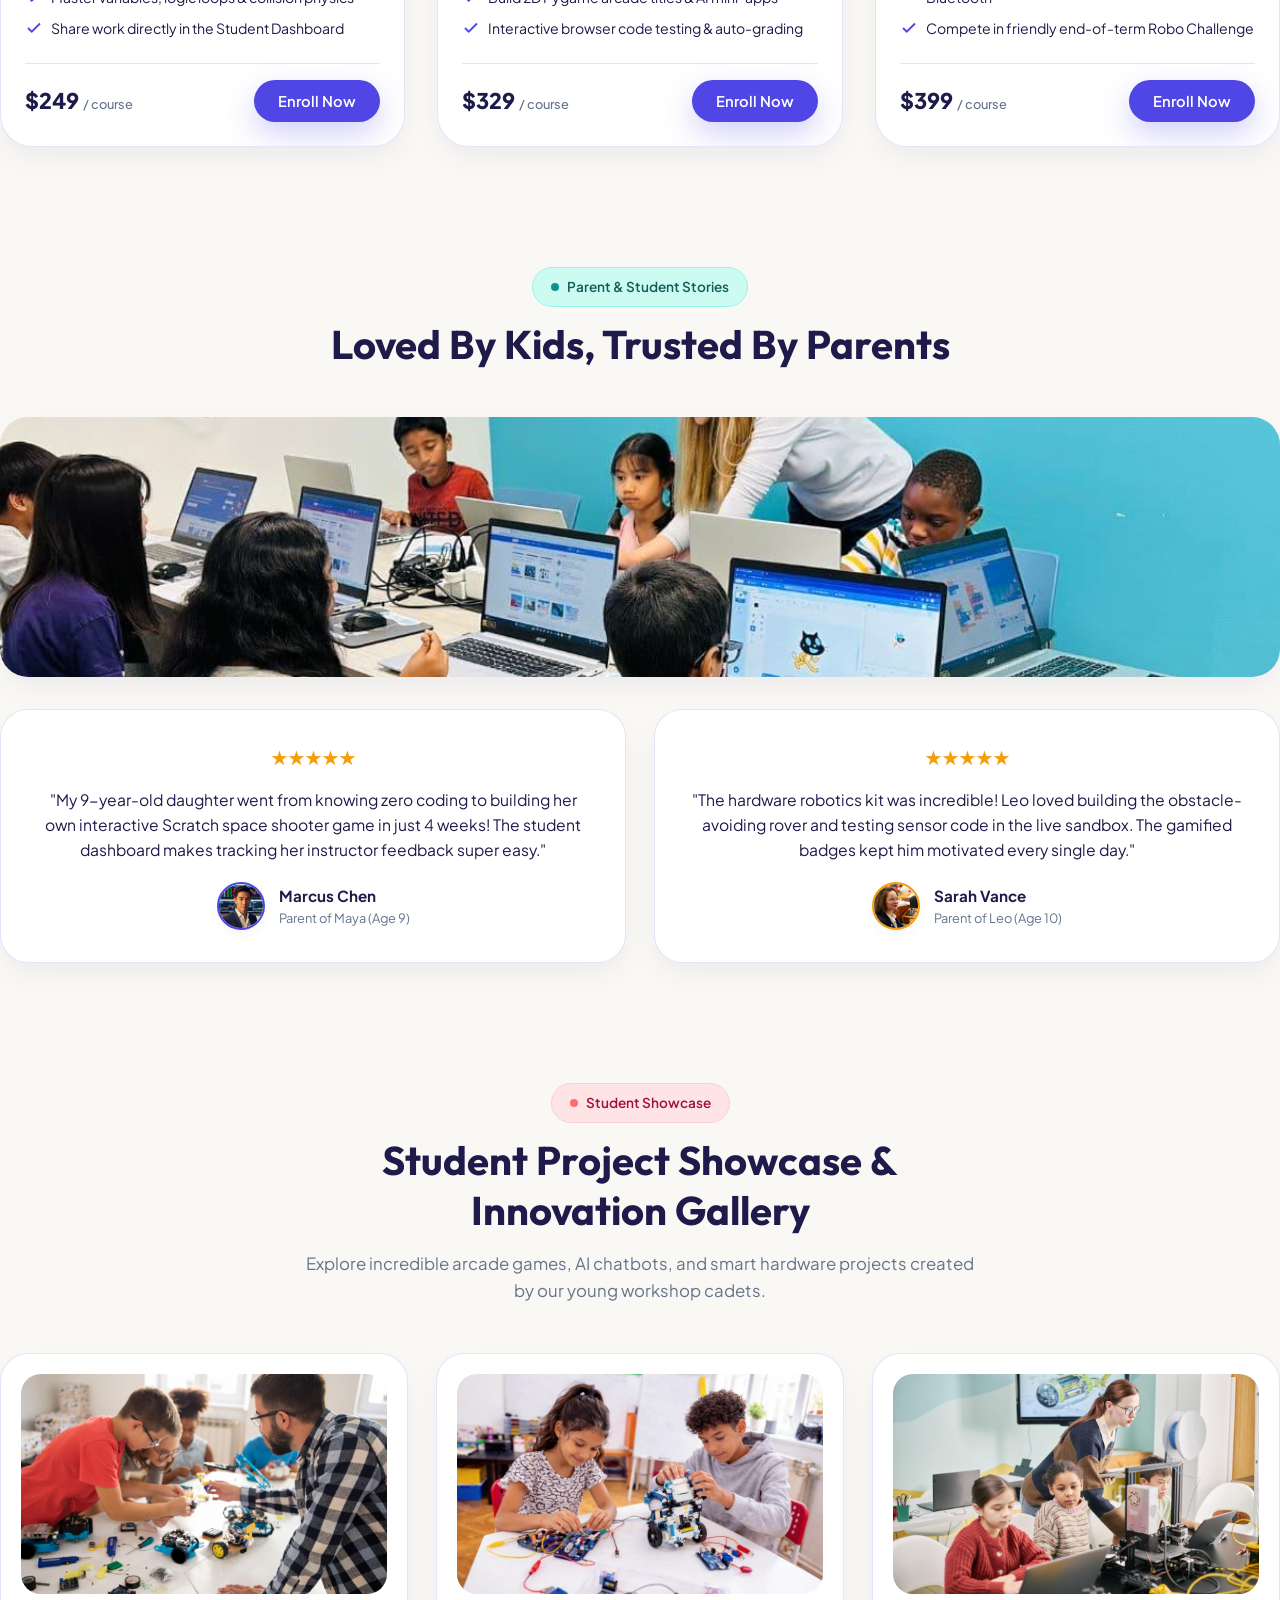
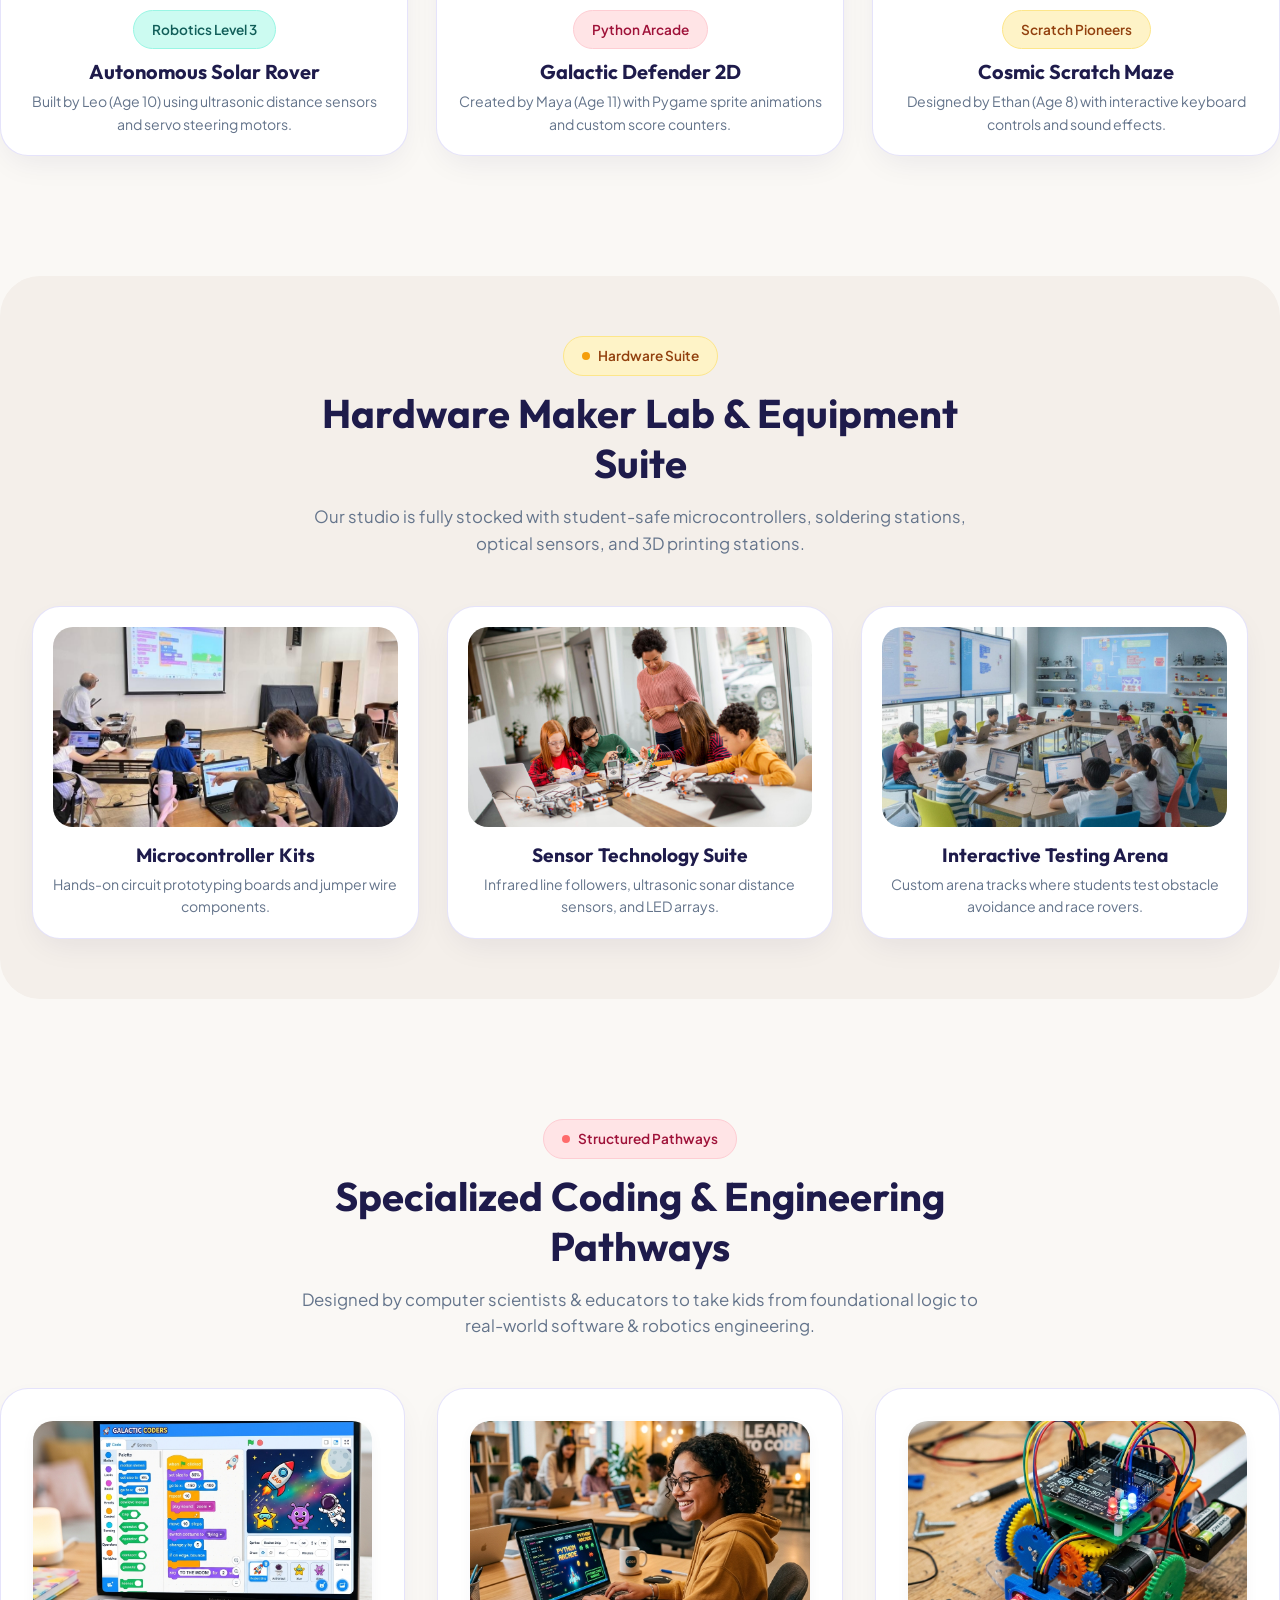
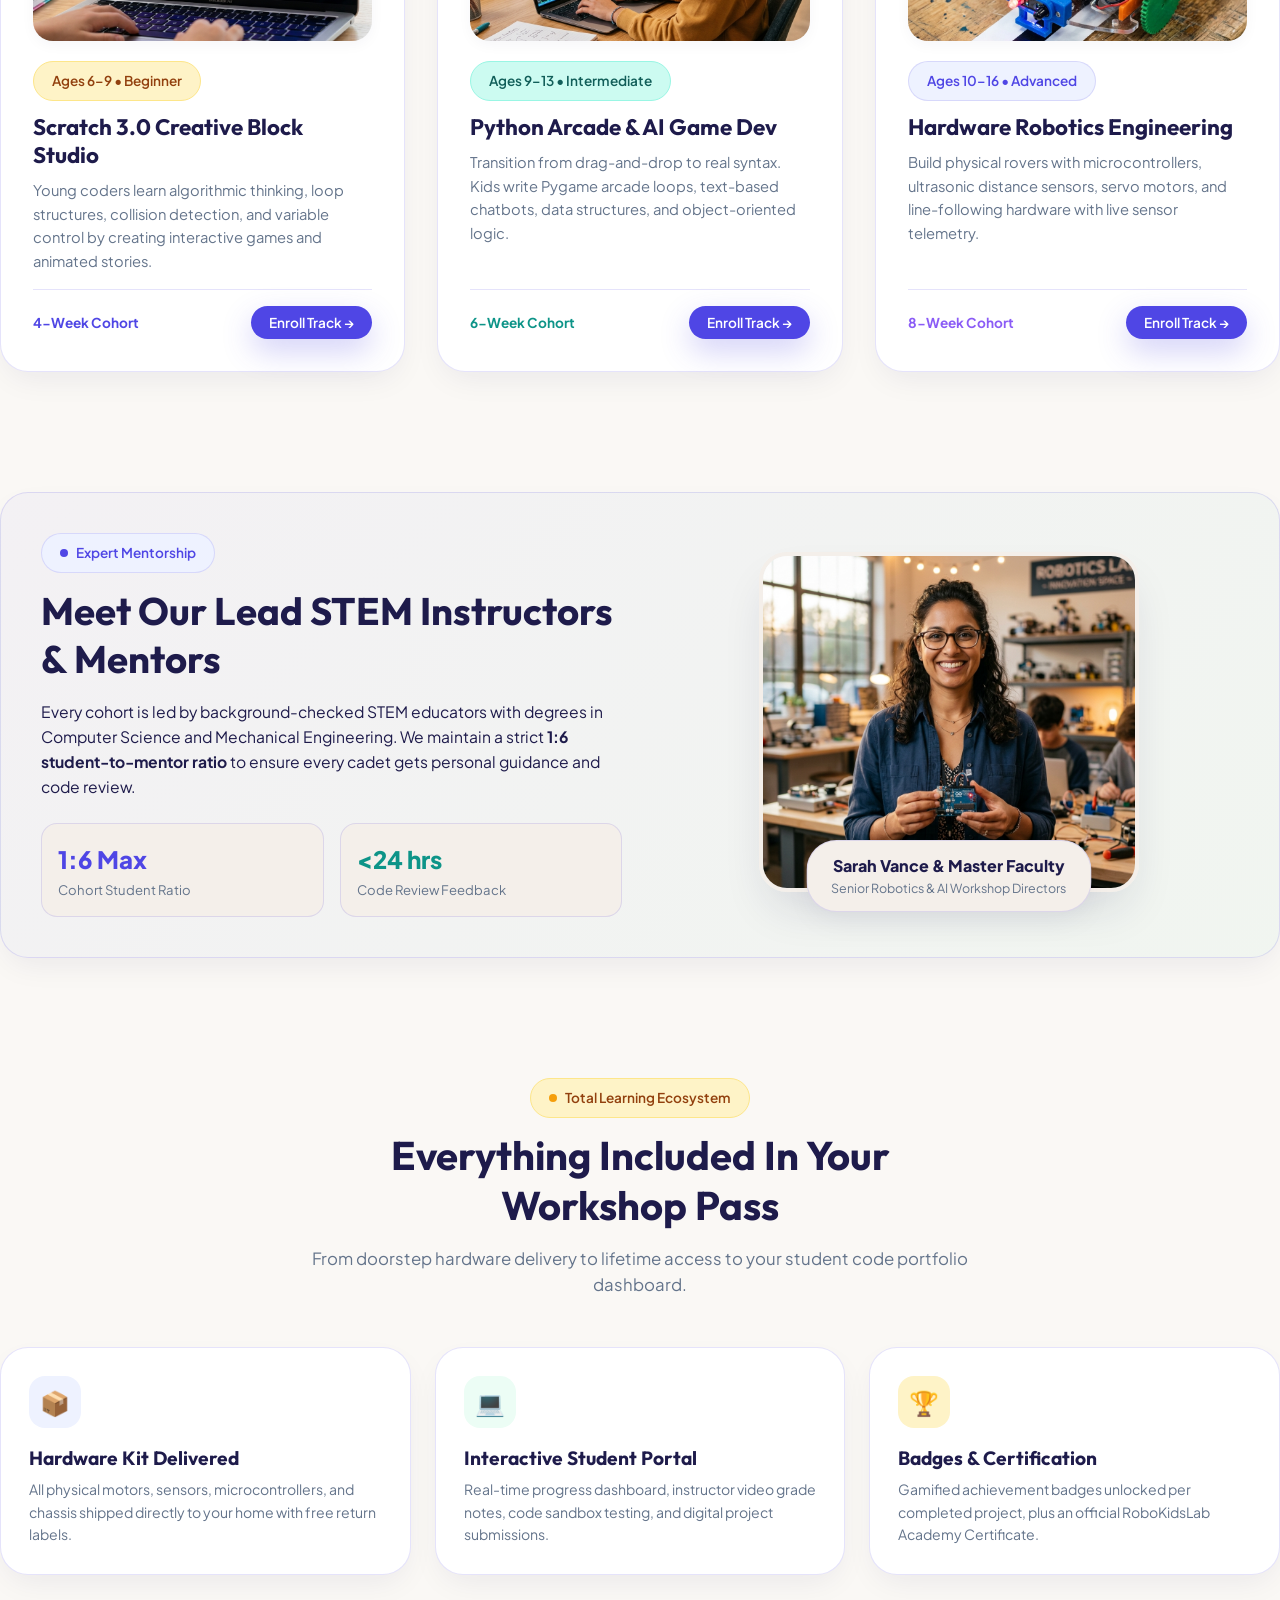
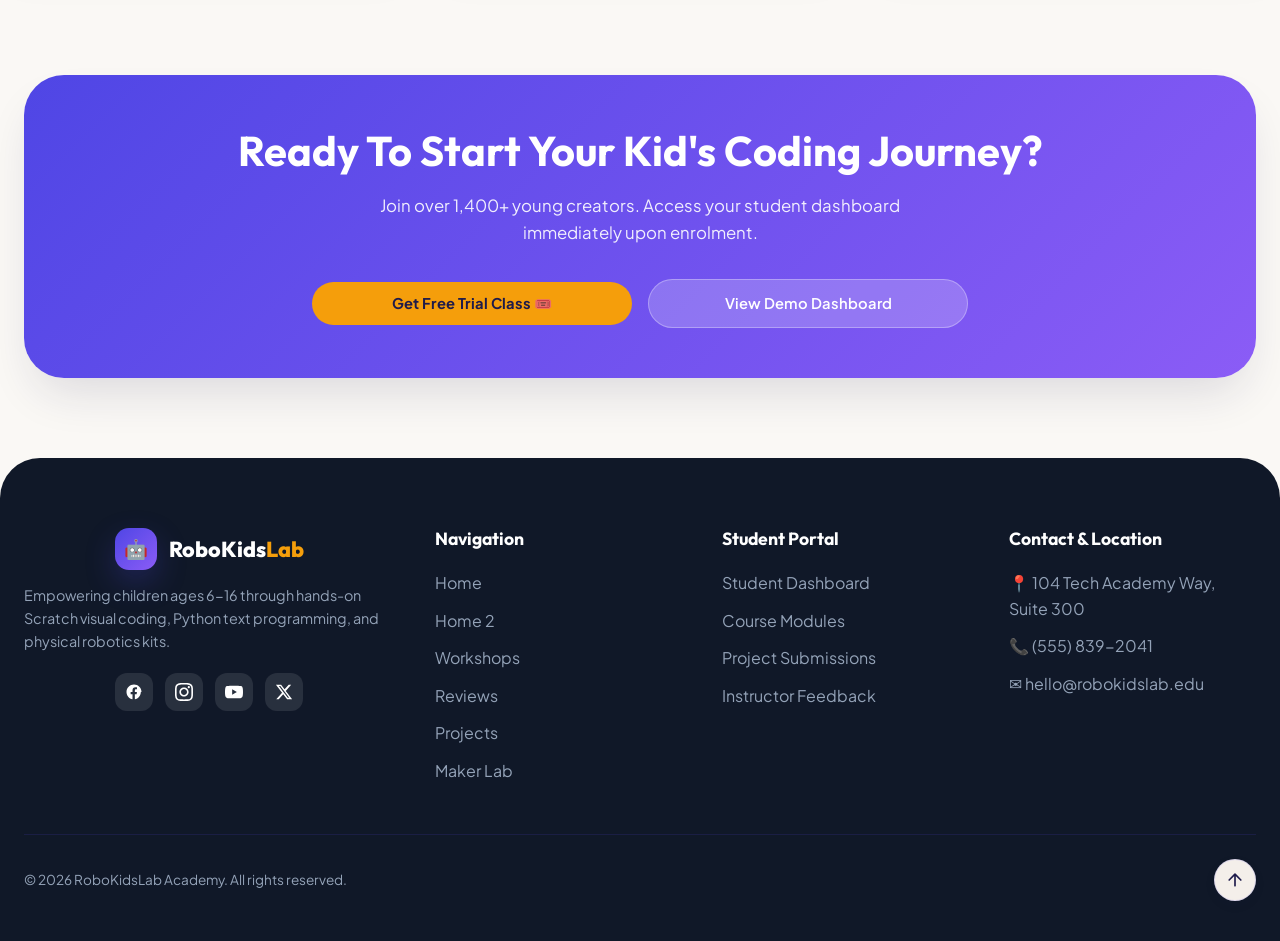
==== commit f18dbd07: "Update workshop landing page, student dashboard redesign, RTL and mobile responsive enhancements" ====
--- a/index.html
+++ b/index.html
@@ -43,20 +43,27 @@
       <div id="navMenu" class="nav-menu">
         <ul class="nav-links">
           <li><a href="#hero" onclick="closeMobileMenu()">Home</a></li>
-          <li><a href="#home2" onclick="closeMobileMenu()">Home 2</a></li>
-          <li><a href="#workshops" onclick="closeMobileMenu()">Workshops</a></li>
+          <li><a href="#workshops" onclick="closeMobileMenu()">Home2</a></li>
+          <li><a href="#curriculum-tracks" onclick="closeMobileMenu()">Pathways</a></li>
+          <li><a href="#faculty-mentors" onclick="closeMobileMenu()">Faculty</a></li>
+          <li><a href="#projects" onclick="closeMobileMenu()">Projects</a></li>
           <li><a href="#reviews" onclick="closeMobileMenu()">Reviews</a></li>
-          <li><a href="#projects" onclick="closeMobileMenu()">Projects</a></li>
-          <li><a href="#maker-lab" onclick="closeMobileMenu()">Maker Lab</a></li>
+          <li><a href="#lab-ecosystem" onclick="closeMobileMenu()">Ecosystem</a></li>
         </ul>
 
         <div class="nav-actions">
-          <button class="toggle-btn rtl-toggle-btn" onclick="toggleRTL()" title="Toggle Language Direction RTL/LTR" aria-label="Toggle RTL/LTR">
-            <svg width="20" height="20" viewBox="0 0 24 24" fill="none" stroke="currentColor" stroke-width="2" stroke-linecap="round" stroke-linejoin="round"><path d="M8 7h12m0 0l-4-4m4 4l-4 4M16 17H4m0 0l4 4m-4-4l4-4"/></svg>
+          <button class="toggle-btn rtl-toggle-btn" onclick="toggleRTL()" title="Toggle Language Direction RTL/LTR"
+            aria-label="Toggle RTL/LTR">
+            <svg width="20" height="20" viewBox="0 0 24 24" fill="none" stroke="currentColor" stroke-width="2"
+              stroke-linecap="round" stroke-linejoin="round">
+              <path d="M8 7h12m0 0l-4-4m4 4l-4 4M16 17H4m0 0l4 4m-4-4l4-4" />
+            </svg>
           </button>
-          <button class="toggle-btn theme-toggle-btn" onclick="toggleTheme()" title="Toggle Dark/Light Theme" aria-label="Toggle Theme">🌙</button>
-          <button class="toggle-btn" onclick="openLoginModal()" title="Student & Parent Login" aria-label="Log In">👤</button>
-          
+          <button class="toggle-btn theme-toggle-btn" onclick="toggleTheme()" title="Toggle Dark/Light Theme"
+            aria-label="Toggle Theme">🌙</button>
+          <button class="toggle-btn" onclick="openLoginModal()" title="Student & Parent Login"
+            aria-label="Log In">👤</button>
+
           <a href="dashboard.html" class="pill-btn pill-btn-primary" onclick="closeMobileMenu()">Student Dashboard →</a>
         </div>
       </div>
@@ -130,29 +137,36 @@
     </div>
 
     <!-- Home Section Featured Highlight Cards (Images 2, 3, 4) -->
-    <div class="grid-center-last" style="margin-top: 50px; display: grid; grid-template-columns: repeat(auto-fit, minmax(280px, 1fr)); gap: 24px;">
+    <div class="grid-center-last"
+      style="margin-top: 50px; display: grid; grid-template-columns: repeat(auto-fit, minmax(280px, 1fr)); gap: 24px;">
       <div class="organic-card" style="text-align: center; padding: 20px;">
         <div style="height: 180px; border-radius: 20px; overflow: hidden; margin-bottom: 16px;">
-          <img src="assets/images/img1.jpg" alt="Robotics Workshop Studio" style="width:100%; height:100%; object-fit:cover;">
+          <img src="assets/images/img1.jpg" alt="Robotics Workshop Studio"
+            style="width:100%; height:100%; object-fit:cover;">
         </div>
         <h4 style="font-size: 1.15rem; margin-bottom: 6px;">State-of-the-Art STEAM Lab</h4>
-        <p style="font-size: 0.88rem; color: var(--text-muted);">Equipped with high-speed computers, microcontrollers, and smart robot kits.</p>
+        <p style="font-size: 0.88rem; color: var(--text-muted);">Equipped with high-speed computers, microcontrollers,
+          and smart robot kits.</p>
       </div>
 
       <div class="organic-card" style="text-align: center; padding: 20px;">
         <div style="height: 180px; border-radius: 20px; overflow: hidden; margin-bottom: 16px;">
-          <img src="assets/images/img2.jpg" alt="Kids Collaborative Coding" style="width:100%; height:100%; object-fit:cover;">
+          <img src="assets/images/img2.jpg" alt="Kids Collaborative Coding"
+            style="width:100%; height:100%; object-fit:cover;">
         </div>
         <h4 style="font-size: 1.15rem; margin-bottom: 6px;">Collaborative Team Projects</h4>
-        <p style="font-size: 0.88rem; color: var(--text-muted);">Students pair up to solve logic challenges, program rovers, and design games.</p>
+        <p style="font-size: 0.88rem; color: var(--text-muted);">Students pair up to solve logic challenges, program
+          rovers, and design games.</p>
       </div>
 
       <div class="organic-card" style="text-align: center; padding: 20px;">
         <div style="height: 180px; border-radius: 20px; overflow: hidden; margin-bottom: 16px;">
-          <img src="assets/images/img3.jpg" alt="Certified STEM Mentors" style="width:100%; height:100%; object-fit:cover;">
+          <img src="assets/images/img3.jpg" alt="Certified STEM Mentors"
+            style="width:100%; height:100%; object-fit:cover;">
         </div>
         <h4 style="font-size: 1.15rem; margin-bottom: 6px;">Certified Expert Instructors</h4>
-        <p style="font-size: 0.88rem; color: var(--text-muted);">Patient tech mentors ensuring small ratio guidance (max 8 kids per group).</p>
+        <p style="font-size: 0.88rem; color: var(--text-muted);">Patient tech mentors ensuring small ratio guidance (max
+          8 kids per group).</p>
       </div>
     </div>
   </section>
@@ -166,18 +180,21 @@
             <span class="dot"></span> Home 2 Track Experience
           </div>
           <h2 class="section-title">The Idea To Invention Learning Path</h2>
-          <p class="section-desc">Our proven 4-stage methodology ensures children gain confidence, problem-solving skills, and real tech fundamentals.</p>
+          <p class="section-desc">Our proven 4-stage methodology ensures children gain confidence, problem-solving
+            skills, and real tech fundamentals.</p>
         </div>
 
         <!-- 3 Feature Images for Home 2 -->
-        <div class="grid-center-last" style="display: grid; grid-template-columns: repeat(auto-fit, minmax(280px, 1fr)); gap: 28px; margin-bottom: 40px;">
+        <div class="grid-center-last"
+          style="display: grid; grid-template-columns: repeat(auto-fit, minmax(280px, 1fr)); gap: 28px; margin-bottom: 40px;">
           <div class="program-card">
             <div class="program-img-wrap" style="height: 200px;">
               <img src="assets/images/img4.jpg" alt="Visual Logic Building">
             </div>
             <div class="program-body" style="text-align: center;">
               <h3 style="font-size: 1.25rem; margin-bottom: 8px;">Step 1: Visual Logic & Block Coding</h3>
-              <p style="font-size: 0.88rem; color: var(--text-muted);">Building algorithmic games with Scratch & drag-and-drop puzzle blocks.</p>
+              <p style="font-size: 0.88rem; color: var(--text-muted);">Building algorithmic games with Scratch &
+                drag-and-drop puzzle blocks.</p>
             </div>
           </div>
 
@@ -187,7 +204,8 @@
             </div>
             <div class="program-body" style="text-align: center;">
               <h3 style="font-size: 1.25rem; margin-bottom: 8px;">Step 2: Text Code & Pygame Arcade</h3>
-              <p style="font-size: 0.88rem; color: var(--text-muted);">Transitioning to real Python text syntax, variables, and 2D collision games.</p>
+              <p style="font-size: 0.88rem; color: var(--text-muted);">Transitioning to real Python text syntax,
+                variables, and 2D collision games.</p>
             </div>
           </div>
 
@@ -197,7 +215,8 @@
             </div>
             <div class="program-body" style="text-align: center;">
               <h3 style="font-size: 1.25rem; margin-bottom: 8px;">Step 3: Hardware Sensor Assembly</h3>
-              <p style="font-size: 0.88rem; color: var(--text-muted);">Wiring ultrasonic sensors, motors, microcontrollers, and autonomous rovers.</p>
+              <p style="font-size: 0.88rem; color: var(--text-muted);">Wiring ultrasonic sensors, motors,
+                microcontrollers, and autonomous rovers.</p>
             </div>
           </div>
         </div>
@@ -206,25 +225,29 @@
           <div class="roadmap-step">
             <div class="step-num">01</div>
             <h3 class="step-title">Play & Logic</h3>
-            <p class="step-desc">Interactive unplugged puzzles and algorithmic games that teach sequential thinking and conditionals without frustration.</p>
+            <p class="step-desc">Interactive unplugged puzzles and algorithmic games that teach sequential thinking and
+              conditionals without frustration.</p>
           </div>
 
           <div class="roadmap-step">
             <div class="step-num">02</div>
             <h3 class="step-title">Visual Code</h3>
-            <p class="step-desc">Drag-and-drop Scratch blocks to make custom game sprites jump, score points, and react to keyboard inputs.</p>
+            <p class="step-desc">Drag-and-drop Scratch blocks to make custom game sprites jump, score points, and react
+              to keyboard inputs.</p>
           </div>
 
           <div class="roadmap-step">
             <div class="step-num">03</div>
             <h3 class="step-title">Physical Hardware</h3>
-            <p class="step-desc">Connect code to the real world by wiring motors, ultrasonic sensors, and microcontrollers into physical robot bodies.</p>
+            <p class="step-desc">Connect code to the real world by wiring motors, ultrasonic sensors, and
+              microcontrollers into physical robot bodies.</p>
           </div>
 
           <div class="roadmap-step">
             <div class="step-num">04</div>
             <h3 class="step-title">Showcase & Badges</h3>
-            <p class="step-desc">Students present their original projects, earn certified skill badges, and upload work to their permanent student portfolio.</p>
+            <p class="step-desc">Students present their original projects, earn certified skill badges, and upload work
+              to their permanent student portfolio.</p>
           </div>
         </div>
       </div>
@@ -238,7 +261,8 @@
         <span class="dot"></span> Hands-on STEM Workshops
       </div>
       <h2 class="section-title">Age-Appropriate Programs & Workshops</h2>
-      <p class="section-desc">Small group cohorts (max 8 students per instructor) with real hardware kits and interactive code sandboxes.</p>
+      <p class="section-desc">Small group cohorts (max 8 students per instructor) with real hardware kits and
+        interactive code sandboxes.</p>
     </div>
 
     <!-- Filter Pills -->
@@ -264,18 +288,25 @@
             <span>8 Weeks</span>
           </div>
           <h3 class="program-title">Scratch Explorers: Game Design</h3>
-          <p class="program-desc">Kids build animated stories, interactive maze games, and space shooter arcade games while mastering loops, variables, and sprite animation.</p>
+          <p class="program-desc">Kids build animated stories, interactive maze games, and space shooter arcade games
+            while mastering loops, variables, and sprite animation.</p>
           <ul class="program-highlights">
             <li>
-              <svg width="18" height="18" viewBox="0 0 24 24" fill="none" stroke="currentColor" stroke-width="2.5"><polyline points="20 6 9 17 4 12"></polyline></svg>
+              <svg width="18" height="18" viewBox="0 0 24 24" fill="none" stroke="currentColor" stroke-width="2.5">
+                <polyline points="20 6 9 17 4 12"></polyline>
+              </svg>
               Build 6 complete Scratch arcade projects
             </li>
             <li>
-              <svg width="18" height="18" viewBox="0 0 24 24" fill="none" stroke="currentColor" stroke-width="2.5"><polyline points="20 6 9 17 4 12"></polyline></svg>
+              <svg width="18" height="18" viewBox="0 0 24 24" fill="none" stroke="currentColor" stroke-width="2.5">
+                <polyline points="20 6 9 17 4 12"></polyline>
+              </svg>
               Master variables, logic loops & collision physics
             </li>
             <li>
-              <svg width="18" height="18" viewBox="0 0 24 24" fill="none" stroke="currentColor" stroke-width="2.5"><polyline points="20 6 9 17 4 12"></polyline></svg>
+              <svg width="18" height="18" viewBox="0 0 24 24" fill="none" stroke="currentColor" stroke-width="2.5">
+                <polyline points="20 6 9 17 4 12"></polyline>
+              </svg>
               Share work directly in the Student Dashboard
             </li>
           </ul>
@@ -300,24 +331,32 @@
             <span>10 Weeks</span>
           </div>
           <h3 class="program-title">Python Arcade & AI Bots</h3>
-          <p class="program-desc">Transition from visual block coding to real Python code! Write text scripts, create Pygame graphics, and program intelligent chatbots.</p>
+          <p class="program-desc">Transition from visual block coding to real Python code! Write text scripts, create
+            Pygame graphics, and program intelligent chatbots.</p>
           <ul class="program-highlights">
             <li>
-              <svg width="18" height="18" viewBox="0 0 24 24" fill="none" stroke="currentColor" stroke-width="2.5"><polyline points="20 6 9 17 4 12"></polyline></svg>
+              <svg width="18" height="18" viewBox="0 0 24 24" fill="none" stroke="currentColor" stroke-width="2.5">
+                <polyline points="20 6 9 17 4 12"></polyline>
+              </svg>
               Write real Python data structures & functions
             </li>
             <li>
-              <svg width="18" height="18" viewBox="0 0 24 24" fill="none" stroke="currentColor" stroke-width="2.5"><polyline points="20 6 9 17 4 12"></polyline></svg>
+              <svg width="18" height="18" viewBox="0 0 24 24" fill="none" stroke="currentColor" stroke-width="2.5">
+                <polyline points="20 6 9 17 4 12"></polyline>
+              </svg>
               Build 2D Pygame arcade titles & AI mini-apps
             </li>
             <li>
-              <svg width="18" height="18" viewBox="0 0 24 24" fill="none" stroke="currentColor" stroke-width="2.5"><polyline points="20 6 9 17 4 12"></polyline></svg>
+              <svg width="18" height="18" viewBox="0 0 24 24" fill="none" stroke="currentColor" stroke-width="2.5">
+                <polyline points="20 6 9 17 4 12"></polyline>
+              </svg>
               Interactive browser code testing & auto-grading
             </li>
           </ul>
           <div class="program-footer">
             <div class="program-price">$329 <span>/ course</span></div>
-            <button class="pill-btn pill-btn-primary" onclick="openEnrollModal('Python Arcade & AI Bots')">Enroll Now</button>
+            <button class="pill-btn pill-btn-primary" onclick="openEnrollModal('Python Arcade & AI Bots')">Enroll
+              Now</button>
           </div>
         </div>
       </div>
@@ -336,24 +375,32 @@
             <span>12 Weeks</span>
           </div>
           <h3 class="program-title">Robotics & IoT Inventors</h3>
-          <p class="program-desc">Assemble real smart rovers, configure ultrasonic distance sensors, servo motors, and program autonomous obstacle-avoiding robots.</p>
+          <p class="program-desc">Assemble real smart rovers, configure ultrasonic distance sensors, servo motors, and
+            program autonomous obstacle-avoiding robots.</p>
           <ul class="program-highlights">
             <li>
-              <svg width="18" height="18" viewBox="0 0 24 24" fill="none" stroke="currentColor" stroke-width="2.5"><polyline points="20 6 9 17 4 12"></polyline></svg>
+              <svg width="18" height="18" viewBox="0 0 24 24" fill="none" stroke="currentColor" stroke-width="2.5">
+                <polyline points="20 6 9 17 4 12"></polyline>
+              </svg>
               Includes takeaway RoboMaster Hardware Kit
             </li>
             <li>
-              <svg width="18" height="18" viewBox="0 0 24 24" fill="none" stroke="currentColor" stroke-width="2.5"><polyline points="20 6 9 17 4 12"></polyline></svg>
+              <svg width="18" height="18" viewBox="0 0 24 24" fill="none" stroke="currentColor" stroke-width="2.5">
+                <polyline points="20 6 9 17 4 12"></polyline>
+              </svg>
               Program optical sensors, line followers & Bluetooth
             </li>
             <li>
-              <svg width="18" height="18" viewBox="0 0 24 24" fill="none" stroke="currentColor" stroke-width="2.5"><polyline points="20 6 9 17 4 12"></polyline></svg>
+              <svg width="18" height="18" viewBox="0 0 24 24" fill="none" stroke="currentColor" stroke-width="2.5">
+                <polyline points="20 6 9 17 4 12"></polyline>
+              </svg>
               Compete in friendly end-of-term Robo Challenge
             </li>
           </ul>
           <div class="program-footer">
             <div class="program-price">$399 <span>/ course</span></div>
-            <button class="pill-btn pill-btn-primary" onclick="openEnrollModal('Robotics & IoT Inventors')">Enroll Now</button>
+            <button class="pill-btn pill-btn-primary" onclick="openEnrollModal('Robotics & IoT Inventors')">Enroll
+              Now</button>
           </div>
         </div>
       </div>
@@ -370,20 +417,23 @@
     </div>
 
     <!-- Review Showcase Image (Image 10) -->
-    <div style="margin-bottom: 32px; border-radius: 28px; overflow: hidden; height: 260px; box-shadow: var(--shadow-md);">
-      <img src="assets/images/img10.jpg" alt="Parent & Student Workshop Review Showcase" style="width: 100%; height: 100%; object-fit: cover;">
-    </div>
-
-    <div class="grid-center-last" style="display: grid; grid-template-columns: repeat(auto-fit, minmax(280px, 1fr)); gap: 28px;">
+    <div
+      style="margin-bottom: 32px; border-radius: 28px; overflow: hidden; height: 260px; box-shadow: var(--shadow-md);">
+      <img src="assets/images/img10.jpg" alt="Parent & Student Workshop Review Showcase"
+        style="width: 100%; height: 100%; object-fit: cover;">
+    </div>
+
+    <div class="grid-center-last"
+      style="display: grid; grid-template-columns: repeat(auto-fit, minmax(280px, 1fr)); gap: 28px;">
       <div class="organic-card" style="text-align: center;">
         <div style="color: var(--accent-amber); font-size: 1.2rem; margin-bottom: 14px;">★★★★★</div>
         <p style="font-size: 0.98rem; color: var(--text-dark); margin-bottom: 20px;">
-          "My 9-year-old daughter went from knowing zero coding to building her own interactive Scratch space shooter game in just 4 weeks! The student dashboard makes tracking her instructor feedback super easy."
+          "My 9-year-old daughter went from knowing zero coding to building her own interactive Scratch space shooter
+          game in just 4 weeks! The student dashboard makes tracking her instructor feedback super easy."
         </p>
         <div style="display: flex; align-items: center; justify-content: center; gap: 14px;">
-          <div style="width: 44px; height: 44px; border-radius: 50%; background: #EEF2FF; display:flex; align-items:center; justify-content:center; font-weight:800; color:var(--primary);">
-            MC
-          </div>
+          <img src="assets/images/marcus-chen.png" alt="Marcus Chen"
+            style="width: 48px; height: 48px; border-radius: 50%; object-fit: cover; border: 2px solid var(--primary); box-shadow: var(--shadow-sm);">
           <div style="text-align: left;">
             <div style="font-weight: 700; font-size: 0.95rem;">Marcus Chen</div>
             <div style="font-size: 0.8rem; color: var(--text-muted);">Parent of Maya (Age 9)</div>
@@ -394,12 +444,12 @@
       <div class="organic-card" style="text-align: center;">
         <div style="color: var(--accent-amber); font-size: 1.2rem; margin-bottom: 14px;">★★★★★</div>
         <p style="font-size: 0.98rem; color: var(--text-dark); margin-bottom: 20px;">
-          "The hardware robotics kit was incredible! Leo loved building the obstacle-avoiding rover and testing sensor code in the live sandbox. The gamified badges kept him motivated every single day."
+          "The hardware robotics kit was incredible! Leo loved building the obstacle-avoiding rover and testing sensor
+          code in the live sandbox. The gamified badges kept him motivated every single day."
         </p>
         <div style="display: flex; align-items: center; justify-content: center; gap: 14px;">
-          <div style="width: 44px; height: 44px; border-radius: 50%; background: #FEF3C7; display:flex; align-items:center; justify-content:center; font-weight:800; color:#D97706;">
-            SV
-          </div>
+          <img src="assets/images/sarah-vance.png" alt="Sarah Vance"
+            style="width: 48px; height: 48px; border-radius: 50%; object-fit: cover; border: 2px solid var(--accent-amber); box-shadow: var(--shadow-sm);">
           <div style="text-align: left;">
             <div style="font-weight: 700; font-size: 0.95rem;">Sarah Vance</div>
             <div style="font-size: 0.8rem; color: var(--text-muted);">Parent of Leo (Age 10)</div>
@@ -416,35 +466,43 @@
         <span class="dot"></span> Student Showcase
       </div>
       <h2 class="section-title">Student Project Showcase & Innovation Gallery</h2>
-      <p class="section-desc">Explore incredible arcade games, AI chatbots, and smart hardware projects created by our young workshop cadets.</p>
-    </div>
-
-    <div class="grid-center-last" style="display: grid; grid-template-columns: repeat(auto-fit, minmax(280px, 1fr)); gap: 28px;">
+      <p class="section-desc">Explore incredible arcade games, AI chatbots, and smart hardware projects created by our
+        young workshop cadets.</p>
+    </div>
+
+    <div class="grid-center-last"
+      style="display: grid; grid-template-columns: repeat(auto-fit, minmax(280px, 1fr)); gap: 28px;">
       <div class="organic-card" style="text-align: center; padding: 20px;">
         <div style="height: 220px; border-radius: 20px; overflow: hidden; margin-bottom: 16px;">
-          <img src="assets/images/img11.jpg" alt="Student Autonomous Rover Project" style="width:100%; height:100%; object-fit:cover;">
+          <img src="assets/images/img11.jpg" alt="Student Autonomous Rover Project"
+            style="width:100%; height:100%; object-fit:cover;">
         </div>
         <div class="badge-pill badge-pill-teal" style="margin-bottom: 10px;">Robotics Level 3</div>
         <h3 style="font-size: 1.25rem; margin-bottom: 6px;">Autonomous Solar Rover</h3>
-        <p style="font-size: 0.88rem; color: var(--text-muted);">Built by Leo (Age 10) using ultrasonic distance sensors and servo steering motors.</p>
+        <p style="font-size: 0.88rem; color: var(--text-muted);">Built by Leo (Age 10) using ultrasonic distance sensors
+          and servo steering motors.</p>
       </div>
 
       <div class="organic-card" style="text-align: center; padding: 20px;">
         <div style="height: 220px; border-radius: 20px; overflow: hidden; margin-bottom: 16px;">
-          <img src="assets/images/img12.jpg" alt="Pygame Arcade Shooter" style="width:100%; height:100%; object-fit:cover;">
+          <img src="assets/images/img12.jpg" alt="Pygame Arcade Shooter"
+            style="width:100%; height:100%; object-fit:cover;">
         </div>
         <div class="badge-pill badge-pill-coral" style="margin-bottom: 10px;">Python Arcade</div>
         <h3 style="font-size: 1.25rem; margin-bottom: 6px;">Galactic Defender 2D</h3>
-        <p style="font-size: 0.88rem; color: var(--text-muted);">Created by Maya (Age 11) with Pygame sprite animations and custom score counters.</p>
+        <p style="font-size: 0.88rem; color: var(--text-muted);">Created by Maya (Age 11) with Pygame sprite animations
+          and custom score counters.</p>
       </div>
 
       <div class="organic-card" style="text-align: center; padding: 20px;">
         <div style="height: 220px; border-radius: 20px; overflow: hidden; margin-bottom: 16px;">
-          <img src="assets/images/img13.jpg" alt="Scratch Animated Maze Game" style="width:100%; height:100%; object-fit:cover;">
+          <img src="assets/images/img13.jpg" alt="Scratch Animated Maze Game"
+            style="width:100%; height:100%; object-fit:cover;">
         </div>
         <div class="badge-pill badge-pill-amber" style="margin-bottom: 10px;">Scratch Pioneers</div>
         <h3 style="font-size: 1.25rem; margin-bottom: 6px;">Cosmic Scratch Maze</h3>
-        <p style="font-size: 0.88rem; color: var(--text-muted);">Designed by Ethan (Age 8) with interactive keyboard controls and sound effects.</p>
+        <p style="font-size: 0.88rem; color: var(--text-muted);">Designed by Ethan (Age 8) with interactive keyboard
+          controls and sound effects.</p>
       </div>
     </div>
   </section>
@@ -457,33 +515,218 @@
           <span class="dot"></span> Hardware Suite
         </div>
         <h2 class="section-title">Hardware Maker Lab & Equipment Suite</h2>
-        <p class="section-desc">Our studio is fully stocked with student-safe microcontrollers, soldering stations, optical sensors, and 3D printing stations.</p>
-      </div>
-
-      <div class="grid-center-last" style="display: grid; grid-template-columns: repeat(auto-fit, minmax(280px, 1fr)); gap: 28px;">
+        <p class="section-desc">Our studio is fully stocked with student-safe microcontrollers, soldering stations,
+          optical sensors, and 3D printing stations.</p>
+      </div>
+
+      <div class="grid-center-last"
+        style="display: grid; grid-template-columns: repeat(auto-fit, minmax(280px, 1fr)); gap: 28px;">
         <div class="organic-card" style="text-align: center; padding: 20px;">
           <div style="height: 200px; border-radius: 20px; overflow: hidden; margin-bottom: 16px;">
-            <img src="assets/images/img14.jpg" alt="Smart Microcontroller Board" style="width:100%; height:100%; object-fit:cover;">
+            <img src="assets/images/img14.jpg" alt="Smart Microcontroller Board"
+              style="width:100%; height:100%; object-fit:cover;">
           </div>
           <h4 style="font-size: 1.2rem; margin-bottom: 6px;">Microcontroller Kits</h4>
-          <p style="font-size: 0.88rem; color: var(--text-muted);">Hands-on circuit prototyping boards and jumper wire components.</p>
+          <p style="font-size: 0.88rem; color: var(--text-muted);">Hands-on circuit prototyping boards and jumper wire
+            components.</p>
         </div>
 
         <div class="organic-card" style="text-align: center; padding: 20px;">
           <div style="height: 200px; border-radius: 20px; overflow: hidden; margin-bottom: 16px;">
-            <img src="assets/images/img15.jpg" alt="Optical & Obstacle Sensors" style="width:100%; height:100%; object-fit:cover;">
+            <img src="assets/images/img15.jpg" alt="Optical & Obstacle Sensors"
+              style="width:100%; height:100%; object-fit:cover;">
           </div>
           <h4 style="font-size: 1.2rem; margin-bottom: 6px;">Sensor Technology Suite</h4>
-          <p style="font-size: 0.88rem; color: var(--text-muted);">Infrared line followers, ultrasonic sonar distance sensors, and LED arrays.</p>
+          <p style="font-size: 0.88rem; color: var(--text-muted);">Infrared line followers, ultrasonic sonar distance
+            sensors, and LED arrays.</p>
         </div>
 
         <div class="organic-card" style="text-align: center; padding: 20px;">
           <div style="height: 200px; border-radius: 20px; overflow: hidden; margin-bottom: 16px;">
-            <img src="assets/images/img16.jpg" alt="Robotics Arena & Testing Track" style="width:100%; height:100%; object-fit:cover;">
+            <img src="assets/images/img16.jpg" alt="Robotics Arena & Testing Track"
+              style="width:100%; height:100%; object-fit:cover;">
           </div>
           <h4 style="font-size: 1.2rem; margin-bottom: 6px;">Interactive Testing Arena</h4>
-          <p style="font-size: 0.88rem; color: var(--text-muted);">Custom arena tracks where students test obstacle avoidance and race rovers.</p>
-        </div>
+          <p style="font-size: 0.88rem; color: var(--text-muted);">Custom arena tracks where students test obstacle
+            avoidance and race rovers.</p>
+        </div>
+      </div>
+    </div>
+  </section>
+
+  <!-- 7. NEW SECTION 1: SPECIALIZED CURRICULUM PATHWAYS -->
+  <section id="curriculum-tracks" class="container" style="padding: 60px 0;">
+    <div class="section-header">
+      <div class="badge-pill badge-pill-coral section-subtitle">
+        <span class="dot"></span> Structured Pathways
+      </div>
+      <h2 class="section-title">Specialized Coding & Engineering Pathways</h2>
+      <p class="section-desc">Designed by computer scientists & educators to take kids from foundational logic to
+        real-world software & robotics engineering.</p>
+    </div>
+
+    <div style="display: grid; grid-template-columns: repeat(auto-fit, minmax(310px, 1fr)); gap: 32px;">
+      <!-- Track 1: Scratch -->
+      <div class="organic-card" style="display: flex; flex-direction: column; justify-content: space-between;">
+        <div>
+          <div
+            style="height: 220px; border-radius: 20px; overflow: hidden; margin-bottom: 20px; box-shadow: var(--shadow-sm);">
+            <img src="assets/images/scratch.png" alt="Scratch Creative Block Studio"
+              style="width: 100%; height: 100%; object-fit: cover;">
+          </div>
+          <div class="badge-pill badge-pill-amber" style="margin-bottom: 12px;">Ages 6–9 • Beginner</div>
+          <h3 style="font-size: 1.4rem; margin-bottom: 10px;">Scratch 3.0 Creative Block Studio</h3>
+          <p style="font-size: 0.92rem; color: var(--text-muted); margin-bottom: 16px;">
+            Young coders learn algorithmic thinking, loop structures, collision detection, and variable control by
+            creating interactive games and animated stories.
+          </p>
+        </div>
+        <div
+          style="border-top: 1px solid var(--border-light); padding-top: 16px; display: flex; align-items: center; justify-content: space-between;">
+          <span style="font-size: 0.85rem; font-weight: 700; color: var(--primary);">4-Week Cohort</span>
+          <button class="pill-btn pill-btn-primary" style="padding: 8px 18px; font-size: 0.85rem;"
+            onclick="openEnrollModal('Scratch Studio')">Enroll Track →</button>
+        </div>
+      </div>
+
+      <!-- Track 2: Python -->
+      <div class="organic-card" style="display: flex; flex-direction: column; justify-content: space-between;">
+        <div>
+          <div
+            style="height: 220px; border-radius: 20px; overflow: hidden; margin-bottom: 20px; box-shadow: var(--shadow-sm);">
+            <img src="assets/images/python.png" alt="Python Arcade & AI Track"
+              style="width: 100%; height: 100%; object-fit: cover;">
+          </div>
+          <div class="badge-pill badge-pill-teal" style="margin-bottom: 12px;">Ages 9–13 • Intermediate</div>
+          <h3 style="font-size: 1.4rem; margin-bottom: 10px;">Python Arcade & AI Game Dev</h3>
+          <p style="font-size: 0.92rem; color: var(--text-muted); margin-bottom: 16px;">
+            Transition from drag-and-drop to real syntax. Kids write Pygame arcade loops, text-based chatbots, data
+            structures, and object-oriented logic.
+          </p>
+        </div>
+        <div
+          style="border-top: 1px solid var(--border-light); padding-top: 16px; display: flex; align-items: center; justify-content: space-between;">
+          <span style="font-size: 0.85rem; font-weight: 700; color: var(--accent-teal);">6-Week Cohort</span>
+          <button class="pill-btn pill-btn-primary" style="padding: 8px 18px; font-size: 0.85rem;"
+            onclick="openEnrollModal('Python Arcade')">Enroll Track →</button>
+        </div>
+      </div>
+
+      <!-- Track 3: Robotics -->
+      <div class="organic-card" style="display: flex; flex-direction: column; justify-content: space-between;">
+        <div>
+          <div
+            style="height: 220px; border-radius: 20px; overflow: hidden; margin-bottom: 20px; box-shadow: var(--shadow-sm);">
+            <img src="assets/images/robotics.png" alt="Hardware Engineering & Autonomous Robotics"
+              style="width: 100%; height: 100%; object-fit: cover;">
+          </div>
+          <div class="badge-pill badge-pill-purple" style="margin-bottom: 12px;">Ages 10–16 • Advanced</div>
+          <h3 style="font-size: 1.4rem; margin-bottom: 10px;">Hardware Robotics Engineering</h3>
+          <p style="font-size: 0.92rem; color: var(--text-muted); margin-bottom: 16px;">
+            Build physical rovers with microcontrollers, ultrasonic distance sensors, servo motors, and line-following
+            hardware with live sensor telemetry.
+          </p>
+        </div>
+        <div
+          style="border-top: 1px solid var(--border-light); padding-top: 16px; display: flex; align-items: center; justify-content: space-between;">
+          <span style="font-size: 0.85rem; font-weight: 700; color: var(--accent-purple);">8-Week Cohort</span>
+          <button class="pill-btn pill-btn-primary" style="padding: 8px 18px; font-size: 0.85rem;"
+            onclick="openEnrollModal('Hardware Robotics')">Enroll Track →</button>
+        </div>
+      </div>
+    </div>
+  </section>
+
+  <!-- 8. NEW SECTION 2: CERTIFIED LEAD FACULTY & MENTORS -->
+  <section id="faculty-mentors" class="container" style="padding: 60px 0;">
+    <div class="organic-card"
+      style="padding: 40px; background: linear-gradient(135deg, rgba(79, 70, 229, 0.04), rgba(16, 185, 129, 0.04));">
+      <div
+        style="display: grid; grid-template-columns: repeat(auto-fit, minmax(300px, 1fr)); gap: 36px; align-items: center;">
+        <div>
+          <div class="badge-pill badge-pill-purple" style="margin-bottom: 14px;">
+            <span class="dot"></span> Expert Mentorship
+          </div>
+          <h2 style="font-size: clamp(1.8rem, 3.5vw, 2.4rem); margin-bottom: 16px;">Meet Our Lead STEM Instructors &
+            Mentors</h2>
+          <p style="font-size: 0.98rem; color: var(--text-dark); margin-bottom: 24px; line-height: 1.6;">
+            Every cohort is led by background-checked STEM educators with degrees in Computer Science and Mechanical
+            Engineering. We maintain a strict <strong>1:6 student-to-mentor ratio</strong> to ensure every cadet gets
+            personal guidance and code review.
+          </p>
+          <div style="display: grid; grid-template-columns: repeat(2, 1fr); gap: 16px;">
+            <div
+              style="background: var(--bg-card); padding: 16px; border-radius: 16px; border: 1px solid var(--border-light);">
+              <div style="font-size: 1.5rem; font-weight: 800; color: var(--primary);">1:6 Max</div>
+              <div style="font-size: 0.82rem; color: var(--text-muted);">Cohort Student Ratio</div>
+            </div>
+            <div
+              style="background: var(--bg-card); padding: 16px; border-radius: 16px; border: 1px solid var(--border-light);">
+              <div style="font-size: 1.5rem; font-weight: 800; color: var(--accent-teal);">&lt;24 hrs</div>
+              <div style="font-size: 0.82rem; color: var(--text-muted);">Code Review Feedback</div>
+            </div>
+          </div>
+        </div>
+
+        <div style="text-align: center;">
+          <div style="position: relative; display: inline-block; max-width: 380px; width: 100%;">
+            <div
+              style="border-radius: 28px; overflow: hidden; height: 340px; box-shadow: var(--shadow-lg); border: 4px solid var(--bg-card);">
+              <img src="assets/images/instructor.png" alt="Lead Robotics Instructor & Mentor"
+                style="width: 100%; height: 100%; object-fit: cover;">
+            </div>
+            <div
+              style="position: absolute; bottom: -20px; left: 50%; transform: translateX(-50%); background: var(--bg-card); padding: 12px 24px; border-radius: 30px; box-shadow: var(--shadow-md); border: 1px solid var(--border-light); white-space: nowrap;">
+              <div style="font-weight: 800; font-size: 1rem; color: var(--text-dark);">Sarah Vance & Master Faculty
+              </div>
+              <div style="font-size: 0.78rem; color: var(--text-muted);">Senior Robotics & AI Workshop Directors</div>
+            </div>
+          </div>
+        </div>
+      </div>
+    </div>
+  </section>
+
+  <!-- 9. NEW SECTION 3: WORKSHOP EXPERIENCE & HARDWARE KITS -->
+  <section id="lab-ecosystem" class="container" style="padding: 60px 0;">
+    <div class="section-header">
+      <div class="badge-pill badge-pill-amber section-subtitle">
+        <span class="dot"></span> Total Learning Ecosystem
+      </div>
+      <h2 class="section-title">Everything Included In Your Workshop Pass</h2>
+      <p class="section-desc">From doorstep hardware delivery to lifetime access to your student code portfolio
+        dashboard.</p>
+    </div>
+
+    <div style="display: grid; grid-template-columns: repeat(auto-fit, minmax(260px, 1fr)); gap: 24px;">
+      <div class="organic-card" style="padding: 28px; text-align: left;">
+        <div
+          style="width: 52px; height: 52px; border-radius: 16px; background: #EEF2FF; color: var(--primary); display: flex; align-items: center; justify-content: center; font-size: 1.5rem; margin-bottom: 18px;">
+          📦
+        </div>
+        <h4 style="font-size: 1.2rem; margin-bottom: 8px;">Hardware Kit Delivered</h4>
+        <p style="font-size: 0.88rem; color: var(--text-muted);">All physical motors, sensors, microcontrollers, and
+          chassis shipped directly to your home with free return labels.</p>
+      </div>
+
+      <div class="organic-card" style="padding: 28px; text-align: left;">
+        <div
+          style="width: 52px; height: 52px; border-radius: 16px; background: #ECFDF5; color: var(--accent-teal); display: flex; align-items: center; justify-content: center; font-size: 1.5rem; margin-bottom: 18px;">
+          💻
+        </div>
+        <h4 style="font-size: 1.2rem; margin-bottom: 8px;">Interactive Student Portal</h4>
+        <p style="font-size: 0.88rem; color: var(--text-muted);">Real-time progress dashboard, instructor video grade
+          notes, code sandbox testing, and digital project submissions.</p>
+      </div>
+
+      <div class="organic-card" style="padding: 28px; text-align: left;">
+        <div
+          style="width: 52px; height: 52px; border-radius: 16px; background: #FEF3C7; color: #D97706; display: flex; align-items: center; justify-content: center; font-size: 1.5rem; margin-bottom: 18px;">
+          🏆
+        </div>
+        <h4 style="font-size: 1.2rem; margin-bottom: 8px;">Badges & Certification</h4>
+        <p style="font-size: 0.88rem; color: var(--text-muted);">Gamified achievement badges unlocked per completed
+          project, plus an official RoboKidsLab Academy Certificate.</p>
       </div>
     </div>
   </section>
@@ -492,14 +735,16 @@
   <section class="container" style="margin: 40px auto 80px;">
     <div
       style="background: linear-gradient(135deg, var(--primary), var(--accent-purple)); border-radius: 40px; padding: 50px 24px; text-align: center; color: #fff; box-shadow: var(--shadow-lg);">
-      <h2 style="color: #fff; font-size: clamp(1.8rem, 4vw, 2.6rem); margin-bottom: 16px;">Ready To Start Your Kid's Coding Journey?</h2>
+      <h2 style="color: #fff; font-size: clamp(1.8rem, 4vw, 2.6rem); margin-bottom: 16px;">Ready To Start Your Kid's
+        Coding Journey?</h2>
       <p style="font-size: 1.05rem; opacity: 0.9; max-width: 600px; margin: 0 auto 32px;">
         Join over 1,400+ young creators. Access your student dashboard immediately upon enrolment.
       </p>
       <div style="display: flex; align-items: center; justify-content: center; gap: 16px; flex-wrap: wrap;">
-        <button class="pill-btn pill-btn-amber" style="width: 100%; max-width: 320px;" onclick="openEnrollModal('General Program')">Get Free Trial Class 🎟️</button>
-        <a href="dashboard.html" class="pill-btn pill-btn-outline-light"
-          style="width: 100%; max-width: 320px;">View Demo Dashboard</a>
+        <button class="pill-btn pill-btn-amber" style="width: 100%; max-width: 320px;"
+          onclick="openEnrollModal('General Program')">Get Free Trial Class 🎟️</button>
+        <a href="dashboard.html" class="pill-btn pill-btn-outline-light" style="width: 100%; max-width: 320px;">View
+          Demo Dashboard</a>
       </div>
     </div>
   </section>
@@ -514,21 +759,35 @@
             <span>RoboKids<span style="color: var(--accent-amber);">Lab</span></span>
           </div>
           <p style="font-size: 0.9rem;">
-            Empowering children ages 6-16 through hands-on Scratch visual coding, Python text programming, and physical robotics kits.
+            Empowering children ages 6-16 through hands-on Scratch visual coding, Python text programming, and physical
+            robotics kits.
           </p>
 
-          <div class="footer-socials" style="display: flex; align-items: center; justify-content: center; gap: 12px; margin-top: 20px;">
+          <div class="footer-socials"
+            style="display: flex; align-items: center; justify-content: center; gap: 12px; margin-top: 20px;">
             <a href="#" class="social-icon" aria-label="Facebook">
-              <svg width="18" height="18" fill="currentColor" viewBox="0 0 24 24"><path d="M22 12c0-5.52-4.48-10-10-10S2 6.48 2 12c0 4.84 3.44 8.87 8 9.8V15H7.5v-3H10V9.5C10 7.01 11.49 5.65 13.75 5.65c1.08 0 2.25.19 2.25.19v2.47h-1.27c-1.23 0-1.61.77-1.61 1.56V12h2.78l-.44 3h-2.34v6.8c4.56-.93 8-4.96 8-9.8z"/></svg>
+              <svg width="18" height="18" fill="currentColor" viewBox="0 0 24 24">
+                <path
+                  d="M22 12c0-5.52-4.48-10-10-10S2 6.48 2 12c0 4.84 3.44 8.87 8 9.8V15H7.5v-3H10V9.5C10 7.01 11.49 5.65 13.75 5.65c1.08 0 2.25.19 2.25.19v2.47h-1.27c-1.23 0-1.61.77-1.61 1.56V12h2.78l-.44 3h-2.34v6.8c4.56-.93 8-4.96 8-9.8z" />
+              </svg>
             </a>
             <a href="#" class="social-icon" aria-label="Instagram">
-              <svg width="18" height="18" fill="currentColor" viewBox="0 0 24 24"><path d="M12 2.163c3.204 0 3.584.012 4.85.07 3.252.148 4.771 1.691 4.919 4.919.058 1.265.069 1.645.069 4.849 0 3.205-.012 3.584-.069 4.849-.149 3.225-1.664 4.771-4.919 4.919-1.266.058-1.644.07-4.85.07-3.204 0-3.584-.012-4.849-.07-3.26-.149-4.771-1.699-4.919-4.92-.058-1.265-.07-1.644-.07-4.849 0-3.204.013-3.583.07-4.849.149-3.227 1.664-4.771 4.919-4.919 1.266-.057 1.645-.069 4.849-.069zm0-2.163c-3.259 0-3.667.014-4.947.072-4.358.2-6.78 2.618-6.98 6.98-.059 1.281-.073 1.689-.073 4.948 0 3.259.014 3.668.072 4.948.2 4.358 2.618 6.78 6.98 6.98 1.281.058 1.689.072 4.948.072 3.259 0 3.668-.014 4.948-.072 4.354-.2 6.782-2.618 6.979-6.98.059-1.28.073-1.689.073-4.948 0-3.259-.014-3.667-.072-4.947-.196-4.354-2.617-6.78-6.979-6.98-1.281-.059-1.69-.073-4.949-.073zm0 5.838c-3.403 0-6.162 2.759-6.162 6.162s2.759 6.163 6.162 6.163 6.162-2.759 6.162-6.163c0-3.403-2.759-6.162-6.162-6.162zm0 10.162c-2.209 0-4-1.79-4-4 0-2.209 1.791-4 4-4s4 1.791 4 4c0 2.21-1.791 4-4 4zm6.406-11.845c-.796 0-1.441.645-1.441 1.44s.645 1.44 1.441 1.44c.795 0 1.439-.645 1.439-1.44s-.644-1.44-1.439-1.44z"/></svg>
+              <svg width="18" height="18" fill="currentColor" viewBox="0 0 24 24">
+                <path
+                  d="M12 2.163c3.204 0 3.584.012 4.85.07 3.252.148 4.771 1.691 4.919 4.919.058 1.265.069 1.645.069 4.849 0 3.205-.012 3.584-.069 4.849-.149 3.225-1.664 4.771-4.919 4.919-1.266.058-1.644.07-4.85.07-3.204 0-3.584-.012-4.849-.07-3.26-.149-4.771-1.699-4.919-4.92-.058-1.265-.07-1.644-.07-4.849 0-3.204.013-3.583.07-4.849.149-3.227 1.664-4.771 4.919-4.919 1.266-.057 1.645-.069 4.849-.069zm0-2.163c-3.259 0-3.667.014-4.947.072-4.358.2-6.78 2.618-6.98 6.98-.059 1.281-.073 1.689-.073 4.948 0 3.259.014 3.668.072 4.948.2 4.358 2.618 6.78 6.98 6.98 1.281.058 1.689.072 4.948.072 3.259 0 3.668-.014 4.948-.072 4.354-.2 6.782-2.618 6.979-6.98.059-1.28.073-1.689.073-4.948 0-3.259-.014-3.667-.072-4.947-.196-4.354-2.617-6.78-6.979-6.98-1.281-.059-1.69-.073-4.949-.073zm0 5.838c-3.403 0-6.162 2.759-6.162 6.162s2.759 6.163 6.162 6.163 6.162-2.759 6.162-6.163c0-3.403-2.759-6.162-6.162-6.162zm0 10.162c-2.209 0-4-1.79-4-4 0-2.209 1.791-4 4-4s4 1.791 4 4c0 2.21-1.791 4-4 4zm6.406-11.845c-.796 0-1.441.645-1.441 1.44s.645 1.44 1.441 1.44c.795 0 1.439-.645 1.439-1.44s-.644-1.44-1.439-1.44z" />
+              </svg>
             </a>
             <a href="#" class="social-icon" aria-label="YouTube">
-              <svg width="18" height="18" fill="currentColor" viewBox="0 0 24 24"><path d="M23.498 6.186a3.016 3.016 0 0 0-2.122-2.136C19.505 3.545 12 3.545 12 3.545s-7.505 0-9.377.505A3.017 3.017 0 0 0 .502 6.186C0 8.07 0 12 0 12s0 3.93.502 5.814a3.016 3.016 0 0 0 2.122 2.136c1.871.505 9.376.505 9.376.505s7.505 0 9.377-.505a3.015 3.015 0 0 0 2.122-2.136C24 15.93 24 12 24 12s0-3.93-.502-5.814zM9.545 15.568V8.432L15.818 12l-6.273 3.568z"/></svg>
+              <svg width="18" height="18" fill="currentColor" viewBox="0 0 24 24">
+                <path
+                  d="M23.498 6.186a3.016 3.016 0 0 0-2.122-2.136C19.505 3.545 12 3.545 12 3.545s-7.505 0-9.377.505A3.017 3.017 0 0 0 .502 6.186C0 8.07 0 12 0 12s0 3.93.502 5.814a3.016 3.016 0 0 0 2.122 2.136c1.871.505 9.376.505 9.376.505s7.505 0 9.377-.505a3.015 3.015 0 0 0 2.122-2.136C24 15.93 24 12 24 12s0-3.93-.502-5.814zM9.545 15.568V8.432L15.818 12l-6.273 3.568z" />
+              </svg>
             </a>
             <a href="#" class="social-icon" aria-label="Twitter">
-              <svg width="18" height="18" fill="currentColor" viewBox="0 0 24 24"><path d="M18.244 2.25h3.308l-7.227 8.26 8.502 11.24H16.17l-5.214-6.817L4.99 21.75H1.68l7.73-8.835L1.254 2.25H8.08l4.713 6.231zm-1.161 17.52h1.833L7.084 4.126H5.117z"/></svg>
+              <svg width="18" height="18" fill="currentColor" viewBox="0 0 24 24">
+                <path
+                  d="M18.244 2.25h3.308l-7.227 8.26 8.502 11.24H16.17l-5.214-6.817L4.99 21.75H1.68l7.73-8.835L1.254 2.25H8.08l4.713 6.231zm-1.161 17.52h1.833L7.084 4.126H5.117z" />
+              </svg>
             </a>
           </div>
         </div>
@@ -565,10 +824,15 @@
         </div>
       </div>
 
-      <div class="footer-bottom" style="display: flex; align-items: center; justify-content: space-between; flex-wrap: wrap; gap: 16px; margin-top: 24px; padding-top: 24px; border-top: 1px solid var(--border-light);">
+      <div class="footer-bottom"
+        style="display: flex; align-items: center; justify-content: space-between; flex-wrap: wrap; gap: 16px; margin-top: 24px; padding-top: 24px; border-top: 1px solid var(--border-light);">
         <p>© 2026 RoboKidsLab Academy. All rights reserved.</p>
-        <button class="toggle-btn" onclick="window.scrollTo({top: 0, behavior: 'smooth'})" title="Back to Top" aria-label="Back to Top">
-          <svg width="20" height="20" viewBox="0 0 24 24" fill="none" stroke="currentColor" stroke-width="2" stroke-linecap="round" stroke-linejoin="round"><path d="M12 19V5M5 12l7-7 7 7"/></svg>
+        <button class="toggle-btn" onclick="window.scrollTo({top: 0, behavior: 'smooth'})" title="Back to Top"
+          aria-label="Back to Top">
+          <svg width="20" height="20" viewBox="0 0 24 24" fill="none" stroke="currentColor" stroke-width="2"
+            stroke-linecap="round" stroke-linejoin="round">
+            <path d="M12 19V5M5 12l7-7 7 7" />
+          </svg>
         </button>
       </div>
     </div>
@@ -581,25 +845,38 @@
       <div style="text-align: center; margin-bottom: 24px;">
         <div class="brand-icon" style="margin: 0 auto 12px; width: 50px; height: 50px; font-size: 1.4rem;">🤖</div>
         <h3 style="font-size: 1.5rem;">Student & Parent Login</h3>
-        <p style="font-size: 0.88rem; color: var(--text-muted);">Access course modules, submit projects & view teacher grades</p>
+        <p style="font-size: 0.88rem; color: var(--text-muted);">Access course modules, submit projects & view teacher
+          grades</p>
       </div>
 
       <form onsubmit="handleLogin(event)">
         <div class="form-group">
           <label>Student Username or Parent Email</label>
-          <input type="text" class="form-control" placeholder="e.g. leo_vance or parent@gmail.com" value="leo_vance" required>
+          <input type="text" class="form-control" placeholder="e.g. leo_vance or parent@gmail.com" value="leo_vance"
+            required>
         </div>
         <div class="form-group">
           <label>Password</label>
-          <input type="password" class="form-control" placeholder="••••••••" value="password123" required>
-        </div>
-        <div style="display: flex; align-items: center; justify-content: space-between; margin-bottom: 24px; font-size: 0.85rem; flex-wrap: nowrap; gap: 8px; width: 100%;">
-          <label style="display:flex; align-items:center; gap:8px; cursor:pointer; white-space: nowrap; font-size: clamp(0.7rem, 3.5vw, 0.85rem);">
+          <div class="password-wrapper">
+            <input type="password" id="modalPasswordInput" class="form-control" placeholder="••••••••"
+              value="password123" required>
+            <button type="button" class="password-toggle-btn"
+              onclick="togglePasswordVisibility('modalPasswordInput', this)" title="Show/Hide Password"
+              aria-label="Toggle Password Visibility">👁️</button>
+          </div>
+        </div>
+        <div
+          style="display: flex; align-items: center; justify-content: space-between; margin-bottom: 24px; font-size: 0.85rem; flex-wrap: nowrap; gap: 8px; width: 100%;">
+          <label
+            style="display:flex; align-items:center; gap:8px; cursor:pointer; white-space: nowrap; font-size: clamp(0.7rem, 3.5vw, 0.85rem);">
             <input type="checkbox" checked> Remember me
           </label>
-          <a href="#" class="forgot-link" style="margin-left: auto; white-space: nowrap; font-size: clamp(0.7rem, 3.5vw, 0.85rem);">Forgot Password?</a>
-        </div>
-        <button type="submit" class="pill-btn pill-btn-primary" style="width: 100%; justify-content: center;">Log In To Student Dashboard →</button>
+          <a href="#" class="forgot-link"
+            style="margin-left: auto; white-space: nowrap; font-size: clamp(0.7rem, 3.5vw, 0.85rem);">Forgot
+            Password?</a>
+        </div>
+        <button type="submit" class="pill-btn pill-btn-primary" style="width: 100%; justify-content: center;">Log In To
+          Student Dashboard →</button>
       </form>
     </div>
   </div>
@@ -631,10 +908,15 @@
           <label>Parent Contact Email</label>
           <input type="email" class="form-control" placeholder="parent@example.com" required>
         </div>
-        <button type="submit" class="pill-btn pill-btn-primary" style="width: 100%; justify-content: center;">Complete Reservation 🚀</button>
+        <button type="submit" class="pill-btn pill-btn-primary" style="width: 100%; justify-content: center;">Complete
+          Reservation 🚀</button>
       </form>
     </div>
   </div>
+
+  <!-- FLOATING TOP-TO-BOTTOM SCROLL BUTTON -->
+  <button id="backToTopBtn" class="floating-top-btn" onclick="scrollToTop()" title="Scroll to Top"
+    aria-label="Scroll to Top">↑</button>
 
   <!-- TOAST NOTIFICATION CONTAINER -->
   <div id="toast" class="toast">
--- a/assets/css/style.css
+++ b/assets/css/style.css
@@ -384,6 +384,24 @@
   background: var(--accent-teal);
 }
 
+[data-theme="dark"] .badge-pill-amber {
+  background: rgba(245, 158, 11, 0.2);
+  color: #FDE68A;
+  border-color: rgba(245, 158, 11, 0.4);
+}
+
+[data-theme="dark"] .badge-pill-teal {
+  background: rgba(16, 185, 129, 0.2);
+  color: #6EE7B7;
+  border-color: rgba(16, 185, 129, 0.4);
+}
+
+[data-theme="dark"] .badge-pill-coral {
+  background: rgba(244, 63, 94, 0.2);
+  color: #FDA4AF;
+  border-color: rgba(244, 63, 94, 0.4);
+}
+
 /* STRICTLY FIXED FULL-WIDTH HEADER COVER (PREVENTS CONTENT LEAKING ABOVE NAVBAR) */
 .navbar {
   position: fixed;
@@ -914,49 +932,67 @@
 .dashboard-layout {
   display: flex;
   gap: 32px;
-  padding: 10px 0 60px;
+  padding: 0 28px 60px;
   min-height: calc(100vh - 120px);
   position: relative;
-}
-
-/* Fixed Sidebar Navigation */
+  max-width: 1280px;
+  width: 100%;
+  margin: 0 auto;
+  box-sizing: border-box;
+}
+
+/* Sidebar Navigation */
 .dashboard-sidebar {
   background: var(--bg-surface);
-  border-radius: 28px;
-  padding: 20px 16px;
-  box-shadow: var(--shadow-md);
+  border-radius: 24px;
+  padding: 16px 14px;
+  box-shadow: 0 12px 32px -8px rgba(0, 0, 0, 0.08);
   border: 1px solid var(--border-light);
   display: flex;
   flex-direction: column;
-  width: 260px;
-  position: fixed;
-  top: 100px; /* Positioned nicely below fixed top navbar cover */
+  justify-content: space-between;
+  width: 275px;
+  min-width: 275px;
+  flex-shrink: 0;
+  position: sticky;
+  top: 100px;
   z-index: 50;
-  height: calc(100vh - 110px);
+  height: max-content;
+  max-height: calc(100vh - 115px);
   overflow-y: auto;
-  justify-content: space-between;
+  scrollbar-width: none; /* Hide native scrollbar Firefox */
+  -ms-overflow-style: none; /* Hide native scrollbar IE/Edge */
+  transition: all 0.3s ease;
+}
+
+.dashboard-sidebar::-webkit-scrollbar {
+  display: none; /* Hide native scrollbar Chrome/Safari/Brave */
+}
+
+[data-theme="dark"] .dashboard-sidebar {
+  background: var(--bg-surface);
+  border-color: rgba(255, 255, 255, 0.12);
+  box-shadow: 0 16px 40px -10px rgba(0, 0, 0, 0.5);
 }
 
 .dashboard-main {
-  margin-inline-start: 292px;
-  width: calc(100% - 292px);
+  flex: 1;
+  min-width: 0;
   display: flex;
   flex-direction: column;
   gap: 32px;
+  width: 100%;
 }
 
 .student-mini-profile {
   display: flex;
   align-items: center;
-  gap: 12px;
-  padding-bottom: 16px;
-  margin-bottom: 16px;
-  border-bottom: 1px solid var(--border-light);
+  gap: 14px;
 }
 
 .student-avatar {
-  width: 48px;
-  height: 48px;
+  width: 52px;
+  height: 52px;
   border-radius: 16px;
   overflow: hidden;
   background: var(--primary-light);
@@ -971,7 +1007,7 @@
 }
 
 .student-info h4 {
-  font-size: 1rem;
+  font-size: 1.05rem;
   line-height: 1.2;
 }
 
@@ -992,17 +1028,19 @@
   display: flex;
   align-items: center;
   gap: 12px;
-  padding: 11px 14px;
+  padding: 12px 16px;
   border-radius: 16px;
   font-weight: 600;
-  font-size: 0.9rem;
+  font-size: 0.92rem;
   color: var(--text-muted);
   background: transparent;
-  border: none;
+  border: 1px solid transparent;
+  border-inline-start: 4px solid transparent;
   width: 100%;
   cursor: pointer;
-  transition: all 0.25s ease;
+  transition: all 0.25s cubic-bezier(0.4, 0, 0.2, 1);
   text-align: left;
+  user-select: none;
 }
 
 .sidebar-menu-btn svg {
@@ -1012,23 +1050,61 @@
   flex-shrink: 0;
 }
 
-.sidebar-menu-btn.active, .sidebar-menu-btn:hover {
-  background: var(--primary-light);
+.sidebar-menu-btn:hover {
+  background: rgba(79, 70, 229, 0.08);
   color: var(--primary);
+  transform: translateX(4px);
 }
 
 .sidebar-menu-btn.active {
+  background: linear-gradient(90deg, rgba(79, 70, 229, 0.15), rgba(79, 70, 229, 0.04));
+  color: var(--primary);
   font-weight: 700;
-}
-
+  border-inline-start: 4px solid var(--primary);
+  box-shadow: 0 4px 12px rgba(79, 70, 229, 0.12);
+}
+
+[data-theme="dark"] .sidebar-menu-btn:hover {
+  background: rgba(129, 140, 248, 0.12);
+  color: #818CF8;
+}
+
+[data-theme="dark"] .sidebar-menu-btn.active {
+  background: linear-gradient(90deg, rgba(129, 140, 248, 0.2), rgba(129, 140, 248, 0.05));
+  color: #818CF8;
+  border-inline-start: 4px solid #818CF8;
+  box-shadow: 0 4px 14px rgba(0, 0, 0, 0.3);
+}
+
+/* HIGHLY CLICKABLE LOG OUT BUTTON */
 .sidebar-menu-btn.logout-btn {
-  color: var(--accent-coral);
-  background: rgba(244, 63, 94, 0.1);
+  color: #E11D48;
+  background: rgba(225, 29, 72, 0.08);
+  border: 1px solid rgba(225, 29, 72, 0.18);
+  border-inline-start: 4px solid #E11D48;
+  font-weight: 700;
 }
 
 .sidebar-menu-btn.logout-btn:hover {
-  background: var(--accent-coral);
-  color: #ffffff;
+  background: #E11D48;
+  color: #FFFFFF;
+  border-color: #E11D48;
+  transform: translateY(-2px);
+  box-shadow: 0 8px 20px rgba(225, 29, 72, 0.35);
+}
+
+[data-theme="dark"] .sidebar-menu-btn.logout-btn {
+  color: #FF6B81;
+  background: rgba(244, 63, 94, 0.14);
+  border: 1px solid rgba(244, 63, 94, 0.3);
+  border-inline-start: 4px solid #FF6B81;
+}
+
+[data-theme="dark"] .sidebar-menu-btn.logout-btn:hover {
+  background: #FF4757;
+  color: #FFFFFF;
+  border-color: #FF4757;
+  box-shadow: 0 8px 22px rgba(255, 71, 87, 0.45);
 }
 
 .student-streak-card {
@@ -1114,6 +1190,7 @@
   border: 1px solid var(--border-light);
   gap: 16px;
   flex-wrap: wrap;
+  transition: all 0.2s ease;
 }
 
 .lesson-left {
@@ -1127,6 +1204,39 @@
 .lesson-left span {
   line-height: 1.4;
   font-size: 0.95rem;
+  color: var(--text-dark);
+  font-weight: 500;
+}
+
+/* HIGH-CONTRAST ACTIVE / IN-PROGRESS LESSON ROW */
+.lesson-row.active-lesson {
+  background: rgba(245, 158, 11, 0.12);
+  border: 1px solid rgba(245, 158, 11, 0.35);
+}
+
+.lesson-row.active-lesson .lesson-left span {
+  font-weight: 700;
+  color: var(--text-dark);
+}
+
+[data-theme="dark"] .lesson-row.active-lesson {
+  background: rgba(245, 158, 11, 0.18) !important;
+  border: 1px solid rgba(251, 191, 36, 0.4) !important;
+}
+
+[data-theme="dark"] .lesson-row.active-lesson .lesson-left span {
+  color: #FDE68A !important; /* Bright high-contrast golden yellow text on dark background */
+  font-weight: 700;
+}
+
+[data-theme="light"] .lesson-row.active-lesson {
+  background: #FEF3C7 !important;
+  border: 1px solid #FCD34D !important;
+}
+
+[data-theme="light"] .lesson-row.active-lesson .lesson-left span {
+  color: #78350F !important; /* Deep dark amber text on light amber background */
+  font-weight: 700;
 }
 
 /* PLAYGROUND / SANDBOX SECTION */
@@ -1635,3 +1745,800 @@
     width: calc(50% - 14px);
   }
 }
+
+/* FLOATING TOP-TO-BOTTOM SCROLL BUTTON */
+.floating-top-btn {
+  position: fixed;
+  bottom: 28px;
+  right: 28px;
+  width: 50px;
+  height: 50px;
+  border-radius: 50%;
+  background: var(--primary);
+  color: #ffffff;
+  border: 2px solid rgba(255, 255, 255, 0.25);
+  box-shadow: 0 8px 24px rgba(79, 70, 229, 0.4);
+  cursor: pointer;
+  display: flex;
+  align-items: center;
+  justify-content: center;
+  font-size: 1.3rem;
+  font-weight: 800;
+  z-index: 999;
+  opacity: 0;
+  visibility: hidden;
+  transition: all 0.3s cubic-bezier(0.4, 0, 0.2, 1);
+}
+
+.floating-top-btn.visible {
+  opacity: 1;
+  visibility: visible;
+}
+
+.floating-top-btn:hover {
+  transform: translateY(-4px) scale(1.08);
+  background: var(--primary-dark, #4338CA);
+  box-shadow: 0 12px 28px rgba(79, 70, 229, 0.55);
+}
+
+[data-theme="dark"] .floating-top-btn {
+  background: var(--primary);
+  color: #ffffff;
+  border-color: rgba(255, 255, 255, 0.3);
+  box-shadow: 0 8px 24px rgba(0, 0, 0, 0.6);
+}
+
+[dir="rtl"] .floating-top-btn {
+  right: auto;
+  left: 28px;
+}
+
+/* PASSWORD EYE ICON TOGGLE */
+.password-wrapper {
+  position: relative;
+  width: 100%;
+}
+
+.password-wrapper input {
+  padding-right: 46px !important;
+}
+
+.password-toggle-btn {
+  position: absolute;
+  right: 12px;
+  top: 50%;
+  transform: translateY(-50%);
+  background: transparent;
+  border: none;
+  cursor: pointer;
+  font-size: 1.15rem;
+  color: var(--text-muted);
+  padding: 6px;
+  border-radius: 50%;
+  display: flex;
+  align-items: center;
+  justify-content: center;
+  line-height: 1;
+  transition: color 0.2s ease, background 0.2s ease;
+  user-select: none;
+}
+
+.password-toggle-btn:hover {
+  color: var(--text-dark);
+  background: rgba(0, 0, 0, 0.05);
+}
+
+[data-theme="dark"] .password-toggle-btn:hover {
+  background: rgba(255, 255, 255, 0.1);
+  color: #ffffff;
+}
+
+[dir="rtl"] .password-wrapper input {
+  padding-right: 16px !important;
+  padding-left: 46px !important;
+}
+
+[dir="rtl"] .password-toggle-btn {
+  right: auto !important;
+  left: 12px !important;
+}
+
+/* INSTRUCTOR FEEDBACK LAYOUT OVERLAP FIX */
+.feedback-card {
+  background: var(--bg-card);
+  border: 1px solid var(--border-light);
+  border-radius: 24px;
+  padding: 32px 24px;
+  box-shadow: var(--shadow-sm);
+}
+
+.instructor-feedback-row {
+  display: flex;
+  flex-direction: column;
+  align-items: center;
+  gap: 20px;
+  padding: 24px;
+  background: var(--bg-surface);
+  border: 1px solid var(--border-light);
+  border-radius: 20px;
+  margin-top: 24px;
+  position: relative;
+  z-index: 1;
+}
+
+@media (min-width: 640px) {
+  .instructor-feedback-row {
+    flex-direction: row;
+    align-items: flex-start;
+    text-align: left;
+  }
+}
+
+.instructor-avatar-box {
+  width: 76px;
+  height: 76px;
+  min-width: 76px;
+  border-radius: 50%;
+  overflow: hidden;
+  border: 3px solid var(--primary);
+  box-shadow: var(--shadow-md);
+  flex-shrink: 0;
+}
+
+.instructor-avatar-box img {
+  width: 100%;
+  height: 100%;
+  object-fit: cover;
+  display: block;
+}
+
+/* MODAL EXIT BUTTON CONTRAST FOR DARK MODE & RTL ALIGNMENT */
+.modal-close {
+  position: absolute;
+  top: 20px;
+  right: 20px;
+  width: 36px;
+  height: 36px;
+  border-radius: 50%;
+  background: var(--bg-main);
+  border: 1px solid var(--border-light);
+  color: var(--text-dark);
+  font-size: 1.1rem;
+  font-weight: 800;
+  display: flex;
+  align-items: center;
+  justify-content: center;
+  cursor: pointer;
+  transition: all 0.2s ease;
+  z-index: 10;
+}
+
+[data-theme="dark"] .modal-close {
+  background: #2D3748;
+  color: #FFFFFF;
+  border-color: rgba(255, 255, 255, 0.3);
+  box-shadow: 0 4px 12px rgba(0, 0, 0, 0.5);
+}
+
+[data-theme="dark"] .modal-close:hover {
+  background: var(--accent-coral);
+  color: #FFFFFF;
+  border-color: var(--accent-coral);
+  transform: scale(1.1);
+}
+
+/* RTL OVERRIDES FOR PORTAL & MODALS */
+[dir="rtl"] .modal-close {
+  right: auto !important;
+  left: 20px !important;
+}
+
+[dir="rtl"] .forgot-link {
+  margin-left: 0 !important;
+  margin-right: auto !important;
+}
+
+[dir="rtl"] .login-card,
+[dir="rtl"] .modal-content {
+  text-align: right;
+  direction: rtl;
+}
+
+[dir="rtl"] .login-card form label,
+[dir="rtl"] .modal-content form label {
+  text-align: right;
+  display: block;
+}
+
+/* ===================================================
+   FIXMASTER REFERENCE LAYOUT DESIGN SYSTEM
+====================================================== */
+.dashboard-app-wrapper {
+  display: flex;
+  min-height: 100vh;
+  background: var(--bg-main);
+  width: 100%;
+}
+
+.sidebar-fixmaster {
+  width: 275px;
+  min-width: 275px;
+  background: var(--bg-surface);
+  border-inline-end: 1px solid var(--border-light);
+  display: flex;
+  flex-direction: column;
+  justify-content: space-between;
+  padding: 24px 20px;
+  position: fixed;
+  top: 0;
+  left: 0;
+  bottom: 0;
+  height: 100vh;
+  overflow-y: auto;
+  scrollbar-width: none;
+  z-index: 100;
+  box-shadow: 4px 0 24px rgba(0, 0, 0, 0.03);
+}
+
+.sidebar-fixmaster::-webkit-scrollbar {
+  display: none;
+}
+
+.sidebar-brand-box {
+  display: flex;
+  align-items: center;
+  gap: 12px;
+  padding-bottom: 20px;
+  border-bottom: 1px solid var(--border-light);
+  margin-bottom: 24px;
+  text-decoration: none;
+}
+
+.sidebar-brand-box .brand-icon {
+  width: 44px;
+  height: 44px;
+  border-radius: 14px;
+  background: #2D6A4F;
+  color: #ffffff;
+  display: flex;
+  align-items: center;
+  justify-content: center;
+  font-size: 1.4rem;
+  box-shadow: 0 4px 14px rgba(45, 106, 79, 0.3);
+}
+
+.sidebar-brand-box .brand-text {
+  font-family: var(--font-heading);
+  font-size: 1.35rem;
+  font-weight: 800;
+  color: var(--text-dark);
+  letter-spacing: -0.5px;
+}
+
+/* CENTERED PROFILE CARD (FIXMASTER STYLE) */
+.sidebar-profile-card {
+  background: rgba(45, 106, 79, 0.05);
+  border: 1px solid rgba(45, 106, 79, 0.15);
+  border-radius: 20px;
+  padding: 22px 16px;
+  text-align: center;
+  margin-bottom: 28px;
+}
+
+.profile-avatar-wrapper {
+  position: relative;
+  width: 76px;
+  height: 76px;
+  margin: 0 auto 12px;
+}
+
+.profile-avatar-img {
+  width: 76px;
+  height: 76px;
+  border-radius: 50%;
+  object-fit: cover;
+  border: 3.5px solid #10B981;
+  box-shadow: 0 6px 16px rgba(16, 185, 129, 0.25);
+  display: block;
+}
+
+.profile-status-dot {
+  position: absolute;
+  bottom: 2px;
+  right: 2px;
+  width: 14px;
+  height: 14px;
+  border-radius: 50%;
+  background: #10B981;
+  border: 2.5px solid var(--bg-surface);
+}
+
+.profile-name {
+  font-family: var(--font-heading);
+  font-size: 1.15rem;
+  font-weight: 800;
+  color: var(--text-dark);
+  margin-bottom: 4px;
+}
+
+.profile-badge-pill {
+  display: inline-block;
+  background: rgba(16, 185, 129, 0.15);
+  color: #059669;
+  font-size: 0.76rem;
+  font-weight: 700;
+  padding: 3px 12px;
+  border-radius: 20px;
+}
+
+/* FIXMASTER MENU BUTTONS */
+.sidebar-menu-list {
+  list-style: none;
+  display: flex;
+  flex-direction: column;
+  gap: 8px;
+}
+
+.fixmaster-menu-btn {
+  display: flex;
+  align-items: center;
+  gap: 14px;
+  padding: 13px 18px;
+  border-radius: 16px;
+  font-weight: 700;
+  font-size: 0.95rem;
+  color: var(--text-muted);
+  background: transparent;
+  border: none;
+  width: 100%;
+  cursor: pointer;
+  transition: all 0.25s cubic-bezier(0.4, 0, 0.2, 1);
+  text-align: left;
+  user-select: none;
+}
+
+.fixmaster-menu-btn svg {
+  width: 20px;
+  height: 20px;
+  stroke: currentColor;
+  flex-shrink: 0;
+}
+
+.fixmaster-menu-btn:hover {
+  background: rgba(45, 106, 79, 0.08);
+  color: #2D6A4F;
+  transform: translateX(4px);
+}
+
+.fixmaster-menu-btn.active {
+  background: #2D6A4F;
+  color: #FFFFFF;
+  border-radius: 16px;
+  box-shadow: 0 8px 20px rgba(45, 106, 79, 0.3);
+}
+
+.fixmaster-menu-btn.logout-btn {
+  color: #E11D48;
+  background: rgba(225, 29, 72, 0.08);
+  border: 1px solid rgba(225, 29, 72, 0.18);
+  margin-top: 16px;
+}
+
+.fixmaster-menu-btn.logout-btn:hover {
+  background: #E11D48;
+  color: #FFFFFF;
+  transform: translateY(-2px);
+  box-shadow: 0 8px 20px rgba(225, 29, 72, 0.35);
+}
+
+/* MAIN CONTENT AREA (FIXMASTER STYLE) */
+.main-content-fixmaster {
+  flex: 1;
+  min-width: 0;
+  margin-left: 275px;
+  padding: 36px 44px 60px;
+  display: flex;
+  flex-direction: column;
+  gap: 28px;
+}
+
+.main-top-header {
+  display: flex;
+  align-items: flex-start;
+  justify-content: space-between;
+  gap: 20px;
+}
+
+.welcome-heading {
+  font-family: 'Outfit', Georgia, serif;
+  font-size: clamp(2rem, 3.5vw, 2.7rem);
+  font-weight: 800;
+  color: var(--text-dark);
+  margin-bottom: 6px;
+  letter-spacing: -0.5px;
+}
+
+.welcome-subtext {
+  font-size: 0.96rem;
+  color: var(--text-muted);
+  max-width: 620px;
+}
+
+.header-right-controls {
+  display: flex;
+  align-items: center;
+  gap: 10px;
+}
+
+.header-actions-row {
+  display: flex;
+  align-items: center;
+  gap: 14px;
+  flex-wrap: wrap;
+}
+
+.action-pill-btn {
+  padding: 10px 22px;
+  border-radius: 30px;
+  font-weight: 700;
+  font-size: 0.88rem;
+  border: none;
+  cursor: pointer;
+  transition: all 0.25s ease;
+  display: flex;
+  align-items: center;
+  gap: 8px;
+}
+
+.action-pill-btn.primary {
+  background: #2D6A4F;
+  color: #FFFFFF;
+  box-shadow: 0 4px 14px rgba(45, 106, 79, 0.3);
+}
+
+.action-pill-btn.primary:hover {
+  background: #1B4332;
+  transform: translateY(-2px);
+}
+
+.action-pill-btn.secondary {
+  background: var(--bg-surface);
+  color: var(--text-dark);
+  border: 1px solid var(--border-light);
+  box-shadow: var(--shadow-sm);
+}
+
+/* 3 KPI SUMMARY CARDS GRID */
+.kpi-cards-grid {
+  display: flex;
+  flex-wrap: wrap;
+  justify-content: center;
+  align-items: stretch;
+  gap: 24px;
+  width: 100%;
+}
+
+.kpi-card {
+  background: var(--bg-surface);
+  border: 1px solid var(--border-light);
+  border-radius: 24px;
+  padding: 24px;
+  text-align: center;
+  box-shadow: var(--shadow-sm);
+  display: flex;
+  flex-direction: column;
+  align-items: center;
+  justify-content: center;
+  transition: all 0.3s ease;
+  flex: 1 1 240px;
+  max-width: 380px;
+}
+
+.kpi-card:hover {
+  transform: translateY(-4px);
+  box-shadow: var(--shadow-md);
+}
+
+.kpi-label {
+  font-size: 0.76rem;
+  font-weight: 800;
+  letter-spacing: 0.8px;
+  color: var(--text-muted);
+  text-transform: uppercase;
+  margin-bottom: 8px;
+}
+
+.kpi-value {
+  font-family: 'Outfit', Georgia, serif;
+  font-size: 1.8rem;
+  font-weight: 800;
+  color: var(--text-dark);
+  margin-bottom: 6px;
+}
+
+.kpi-footer-link {
+  font-size: 0.85rem;
+  font-weight: 700;
+  color: #2D6A4F;
+  cursor: pointer;
+}
+
+.kpi-subtext {
+  font-size: 0.82rem;
+  color: var(--text-muted);
+}
+
+/* DARK MODE OVERRIDES FOR FIXMASTER DESIGN */
+[data-theme="dark"] .sidebar-brand-box .brand-icon,
+[data-theme="dark"] .fixmaster-menu-btn.active,
+[data-theme="dark"] .action-pill-btn.primary {
+  background: var(--primary);
+  color: #FFFFFF;
+  box-shadow: 0 6px 18px rgba(79, 70, 229, 0.4);
+}
+
+[data-theme="dark"] .fixmaster-menu-btn:hover {
+  background: rgba(129, 140, 248, 0.12);
+  color: #818CF8;
+}
+
+[data-theme="dark"] .sidebar-profile-card {
+  background: rgba(30, 41, 59, 0.6);
+  border-color: rgba(255, 255, 255, 0.1);
+}
+
+[data-theme="dark"] .kpi-footer-link {
+  color: #818CF8;
+}
+
+/* RTL OVERRIDES FOR FIXMASTER LAYOUT */
+[dir="rtl"] .dashboard-app-wrapper {
+  flex-direction: row;
+}
+
+[dir="rtl"] .sidebar-fixmaster {
+  left: auto !important;
+  right: 0 !important;
+  border-inline-end: none;
+  border-inline-start: 1px solid var(--border-light);
+  box-shadow: -4px 0 24px rgba(0, 0, 0, 0.03);
+}
+
+[dir="rtl"] .fixmaster-menu-btn {
+  text-align: right;
+  flex-direction: row;
+}
+
+[dir="rtl"] .fixmaster-menu-btn:hover {
+  transform: translateX(-4px);
+}
+
+[dir="rtl"] .main-content-fixmaster {
+  margin-left: 0 !important;
+  margin-right: 275px !important;
+  text-align: right;
+}
+
+[dir="rtl"] .main-top-header {
+  flex-direction: row;
+}
+
+/* ===================================================
+   RESPONSIVE MOBILE & TABLET SIDEBAR DRAWER (<= 1024px)
+====================================================== */
+.mobile-sidebar-toggle-btn {
+  display: none;
+  align-items: center;
+  justify-content: center;
+  width: 40px;
+  height: 40px;
+  padding: 0;
+  border-radius: 12px;
+  background: var(--primary);
+  color: #FFFFFF;
+  border: none;
+  cursor: pointer;
+  box-shadow: 0 4px 12px rgba(79, 70, 229, 0.25);
+  transition: transform 0.2s ease;
+}
+
+.mobile-sidebar-toggle-btn:hover {
+  transform: scale(1.04);
+}
+
+.sidebar-close-btn {
+  display: none;
+  position: absolute;
+  top: 18px;
+  right: 16px;
+  width: 32px;
+  height: 32px;
+  border-radius: 50%;
+  background: rgba(0, 0, 0, 0.08);
+  border: none;
+  color: var(--text-dark);
+  font-size: 1.1rem;
+  font-weight: 800;
+  cursor: pointer;
+  align-items: center;
+  justify-content: center;
+  z-index: 10;
+}
+
+[data-theme="dark"] .sidebar-close-btn {
+  background: rgba(255, 255, 255, 0.14);
+  color: #FFFFFF;
+}
+
+.sidebar-backdrop {
+  display: none;
+  position: fixed;
+  top: 0;
+  left: 0;
+  right: 0;
+  bottom: 0;
+  background: rgba(15, 23, 42, 0.6);
+  backdrop-filter: blur(4px);
+  z-index: 990;
+  opacity: 0;
+  pointer-events: none;
+  transition: opacity 0.3s ease;
+}
+
+.sidebar-backdrop.active {
+  opacity: 1;
+  pointer-events: auto;
+}
+
+.mobile-top-brand-bar {
+  display: none;
+  align-items: center;
+  justify-content: space-between;
+  padding-bottom: 14px;
+  margin-bottom: 12px;
+  border-bottom: 1px solid var(--border-light);
+  width: 100%;
+}
+
+.mobile-brand-logo {
+  display: flex;
+  align-items: center;
+  gap: 10px;
+  text-decoration: none;
+  font-family: var(--font-heading);
+  font-size: 1.2rem;
+  font-weight: 800;
+  color: var(--text-dark);
+}
+
+.mobile-brand-logo .brand-icon {
+  width: 36px;
+  height: 36px;
+  border-radius: 10px;
+  background: #2D6A4F;
+  color: #FFFFFF;
+  display: flex;
+  align-items: center;
+  justify-content: center;
+  font-size: 1.1rem;
+}
+
+[data-theme="dark"] .mobile-brand-logo .brand-icon {
+  background: var(--primary);
+}
+
+.sidebar-quick-tools {
+  display: none !important; /* Strictly hidden on desktop webview (> 1024px)! */
+  padding: 10px 14px;
+  background: rgba(0, 0, 0, 0.04);
+  border-radius: 16px;
+  margin-bottom: 12px;
+  align-items: center;
+  justify-content: space-around;
+  gap: 12px;
+  border: 1px solid var(--border-light);
+  transition: all 0.3s ease;
+}
+
+[data-theme="dark"] .sidebar-quick-tools {
+  background: rgba(255, 255, 255, 0.06) !important;
+  border-color: rgba(255, 255, 255, 0.12) !important;
+}
+
+@media (max-width: 1024px) {
+  .sidebar-quick-tools {
+    display: flex !important; /* Visible only inside mobile/tablet hamburger menu drawer! */
+  }
+
+  .mobile-top-brand-bar {
+    display: flex !important;
+    position: fixed !important;
+    top: 0 !important;
+    left: 0 !important;
+    right: 0 !important;
+    width: 100% !important;
+    height: 60px !important;
+    padding: 10px 18px !important;
+    background: var(--bg-surface) !important;
+    border-bottom: 1px solid var(--border-light) !important;
+    box-shadow: 0 4px 18px rgba(0, 0, 0, 0.08) !important;
+    z-index: 900 !important;
+    box-sizing: border-box !important;
+    backdrop-filter: blur(8px) !important;
+  }
+
+  [data-theme="dark"] .mobile-top-brand-bar {
+    background: rgba(30, 41, 59, 0.95) !important;
+    border-color: rgba(255, 255, 255, 0.12) !important;
+    box-shadow: 0 4px 20px rgba(0, 0, 0, 0.4) !important;
+  }
+
+  .desktop-controls-only {
+    display: none !important;
+  }
+
+  .mobile-sidebar-toggle-btn {
+    display: flex;
+  }
+
+  .sidebar-close-btn {
+    display: flex;
+  }
+
+  .sidebar-backdrop {
+    display: block;
+  }
+
+  .sidebar-fixmaster {
+    position: fixed !important;
+    top: 0 !important;
+    left: 0 !important;
+    bottom: 0 !important;
+    width: 285px !important;
+    height: 100vh !important;
+    z-index: 1000 !important;
+    transform: translateX(-100%) !important;
+    transition: transform 0.3s cubic-bezier(0.4, 0, 0.2, 1) !important;
+    box-shadow: 8px 0 32px rgba(0, 0, 0, 0.3) !important;
+  }
+
+  .sidebar-fixmaster.open {
+    transform: translateX(0) !important;
+  }
+
+  [dir="rtl"] .sidebar-fixmaster {
+    left: auto !important;
+    right: 0 !important;
+    transform: translateX(100%) !important;
+    box-shadow: -8px 0 32px rgba(0, 0, 0, 0.3) !important;
+  }
+
+  [dir="rtl"] .sidebar-fixmaster.open {
+    transform: translateX(0) !important;
+  }
+
+  [dir="rtl"] .sidebar-close-btn {
+    right: auto;
+    left: 16px;
+  }
+
+  .main-content-fixmaster {
+    margin-left: 0 !important;
+    margin-right: 0 !important;
+    padding: 76px 16px 50px !important;
+    width: 100% !important;
+    gap: 18px !important;
+  }
+
+  .welcome-heading {
+    font-size: 1.8rem !important;
+    margin-bottom: 4px !important;
+  }
+
+  .welcome-subtext {
+    font-size: 0.88rem !important;
+  }
+}
+
+
+
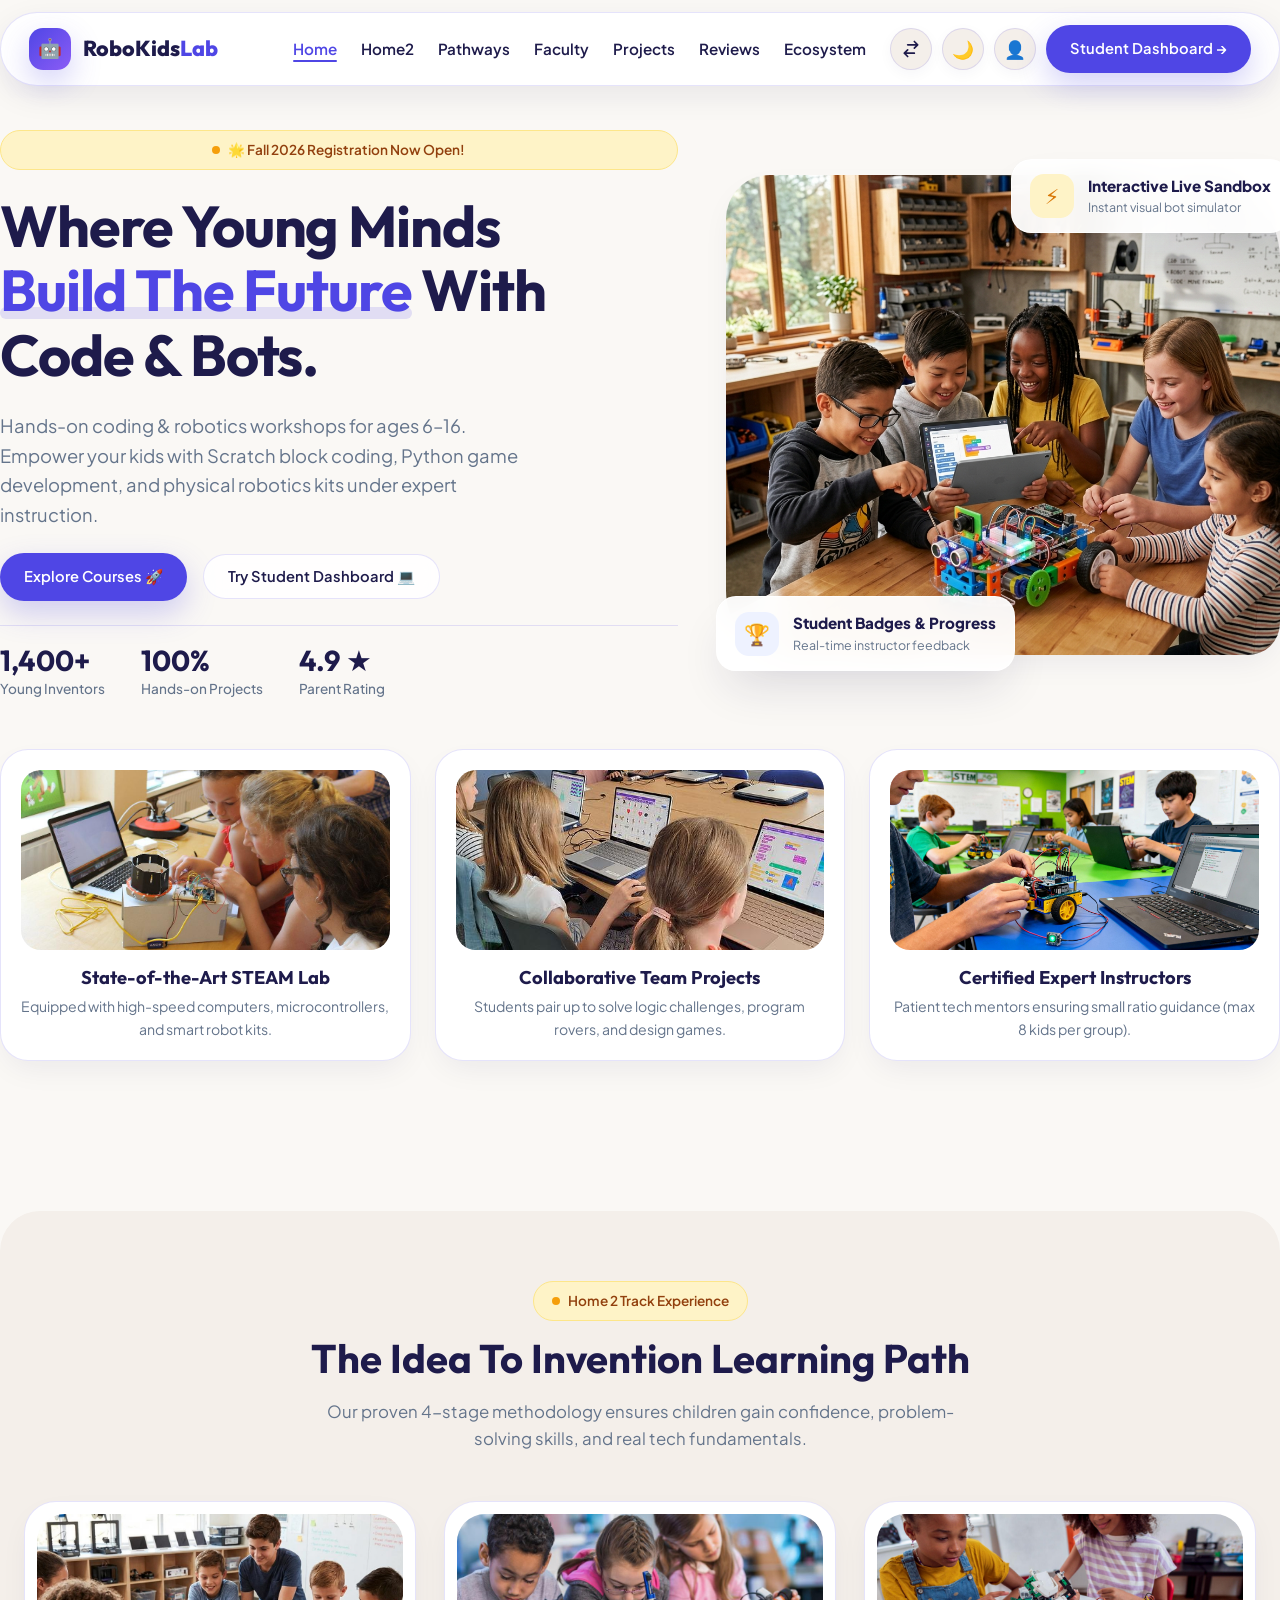
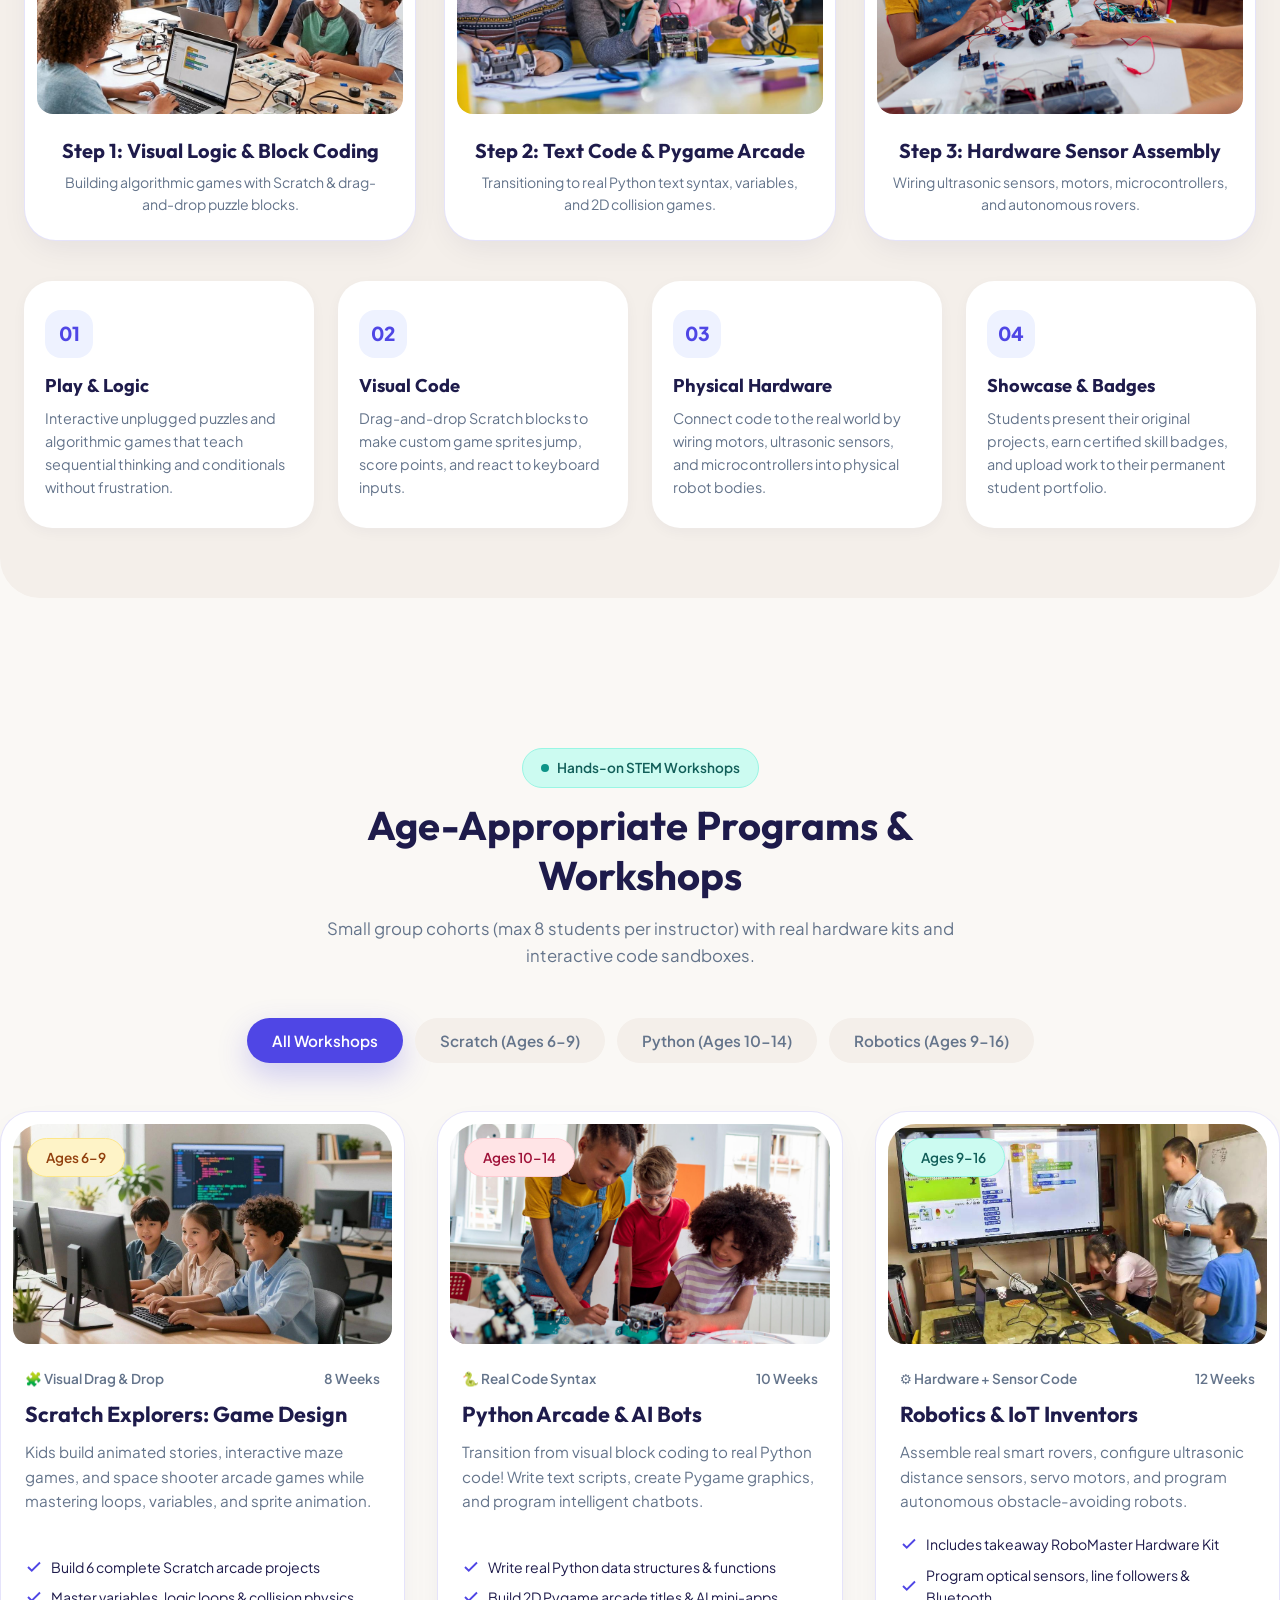
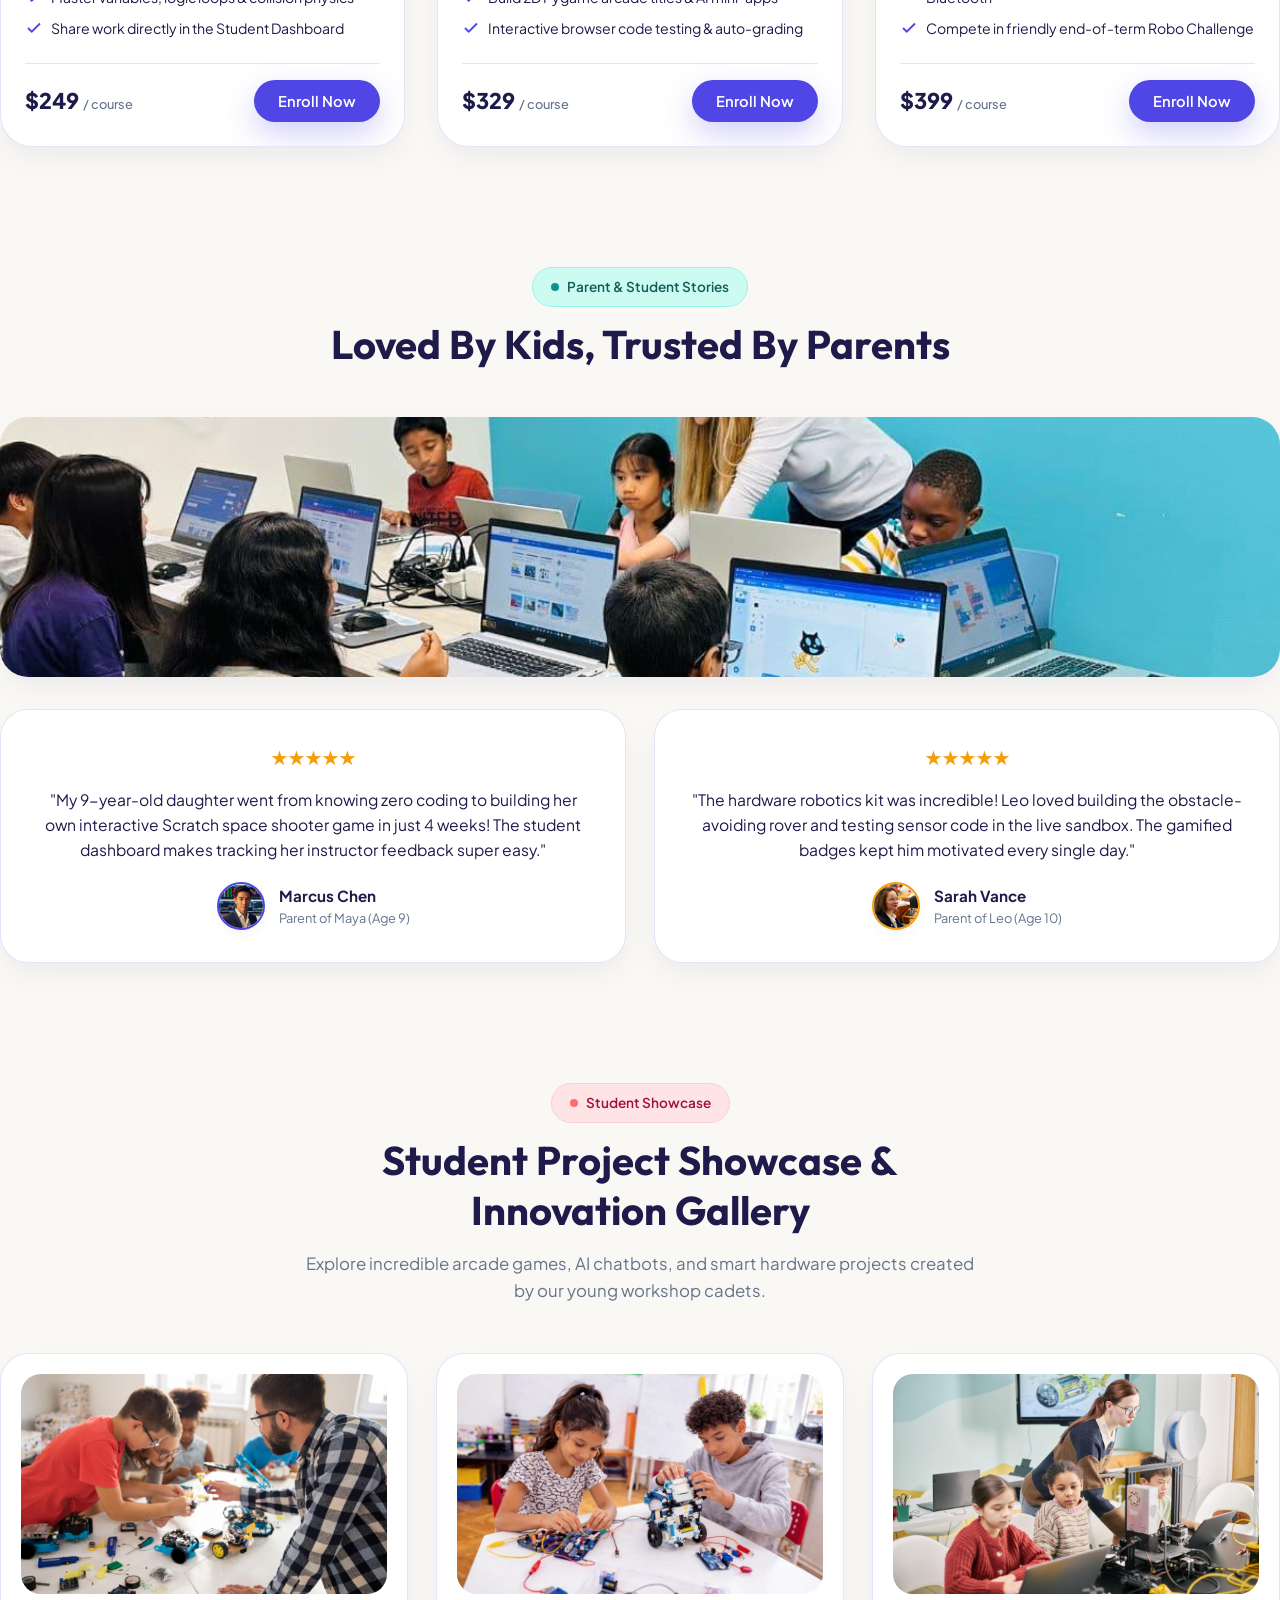
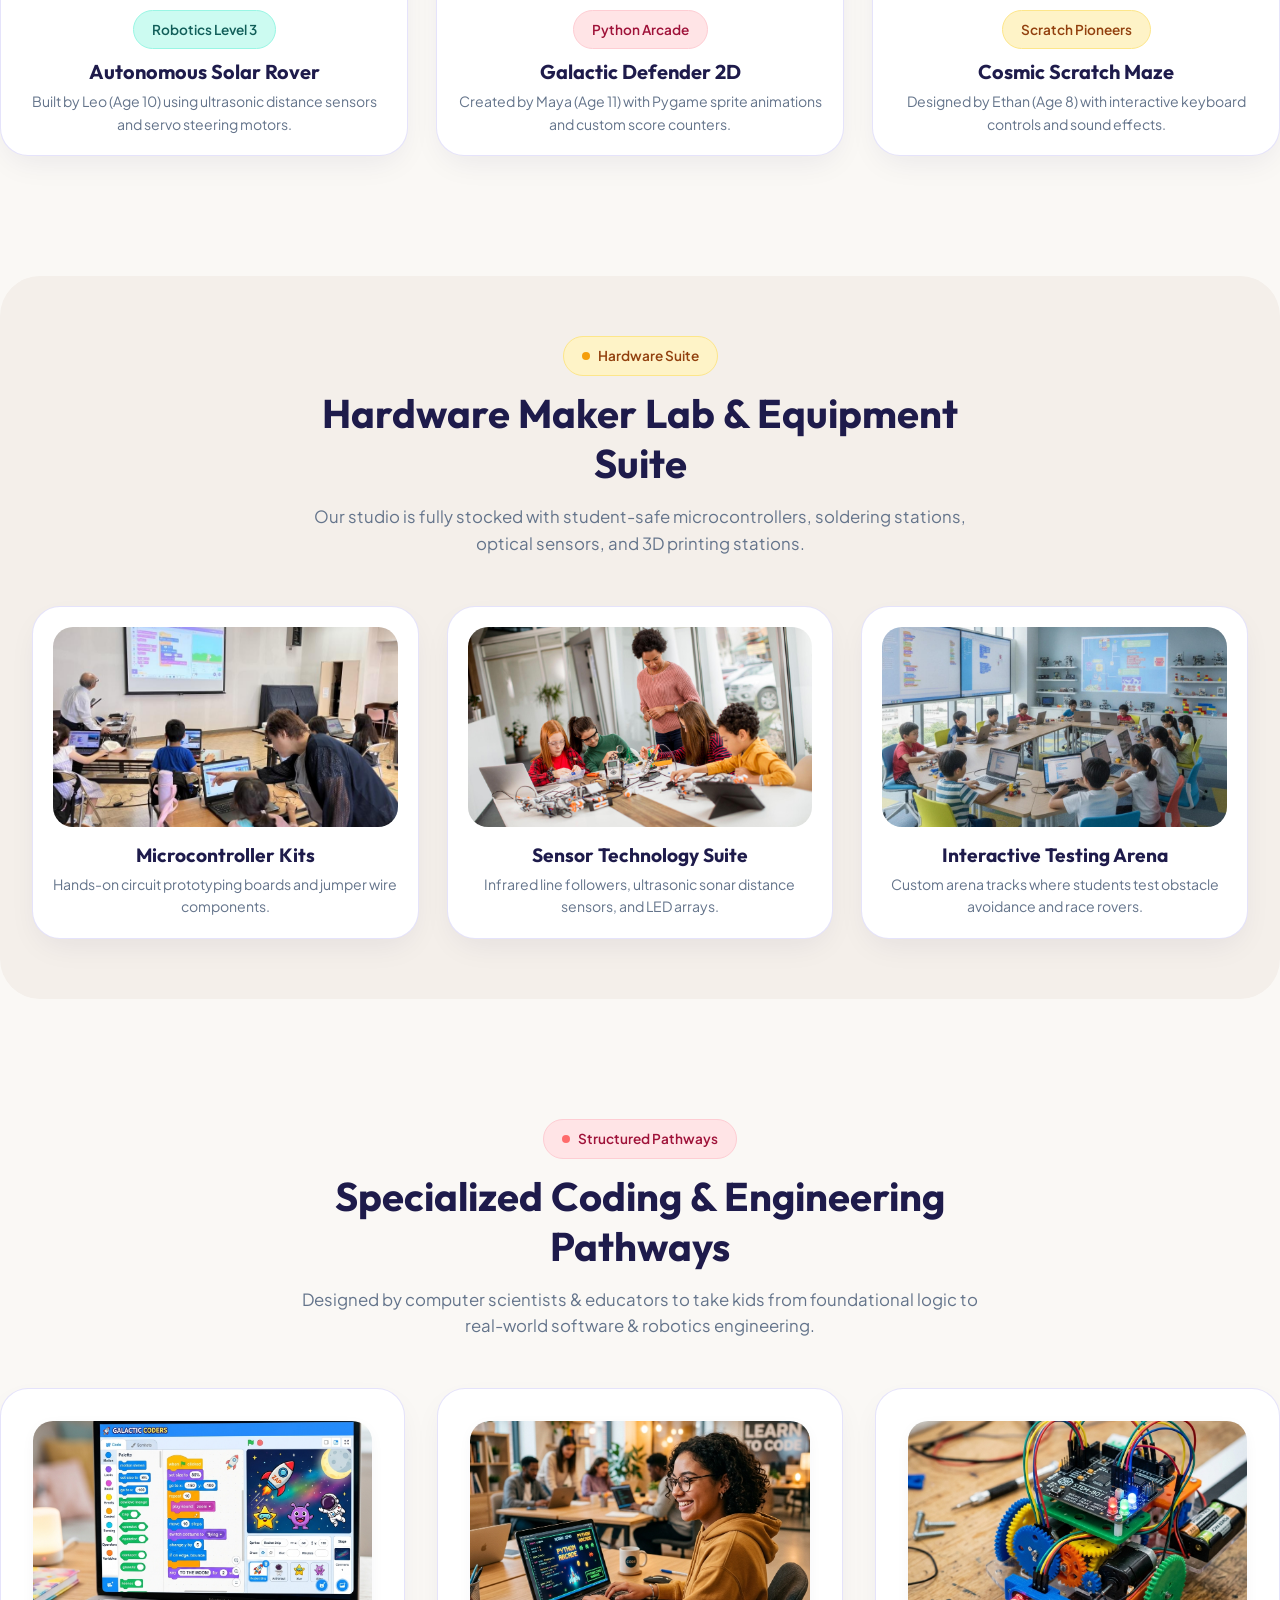
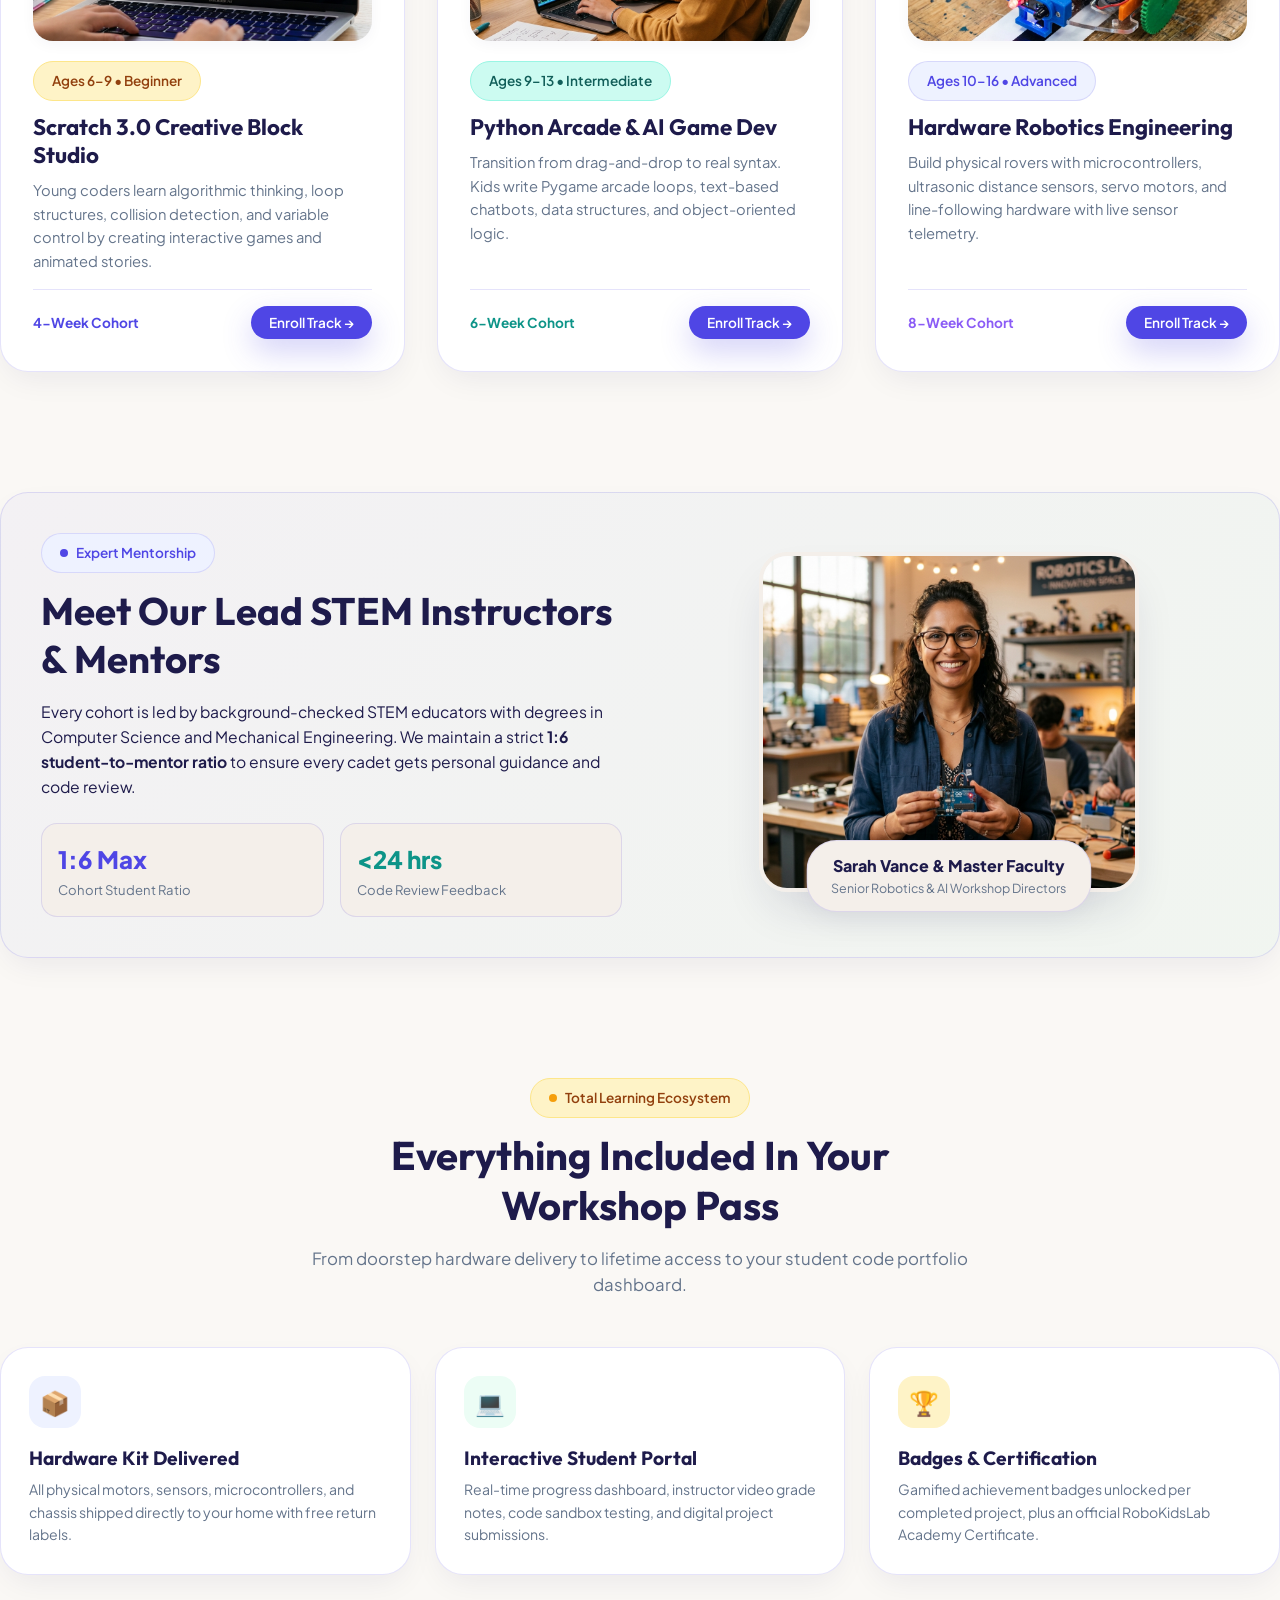
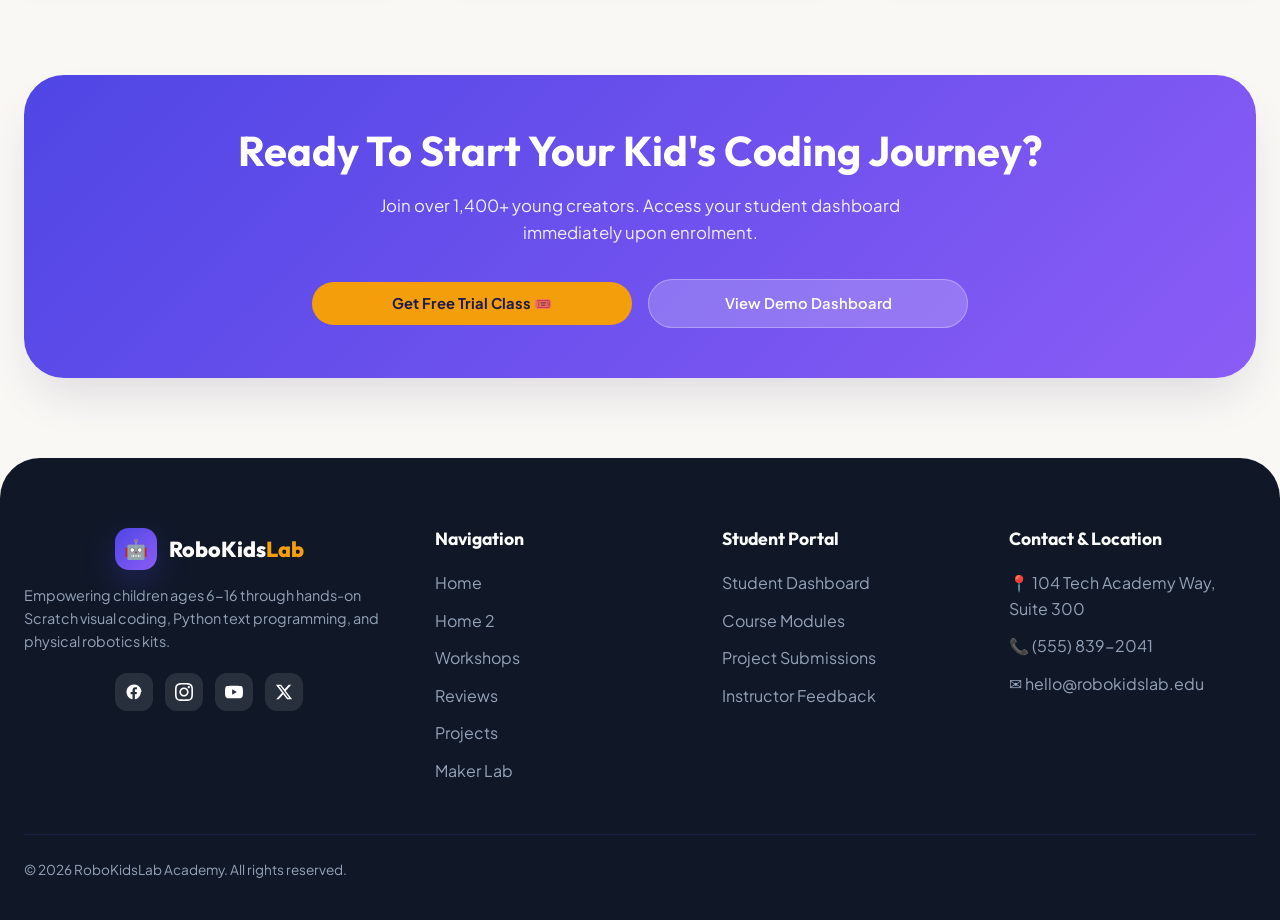
==== commit e94327a2: "Remove duplicate footer back-to-top button overlapping behind floating scroll button" ====
--- a/index.html
+++ b/index.html
@@ -827,13 +827,6 @@
       <div class="footer-bottom"
         style="display: flex; align-items: center; justify-content: space-between; flex-wrap: wrap; gap: 16px; margin-top: 24px; padding-top: 24px; border-top: 1px solid var(--border-light);">
         <p>© 2026 RoboKidsLab Academy. All rights reserved.</p>
-        <button class="toggle-btn" onclick="window.scrollTo({top: 0, behavior: 'smooth'})" title="Back to Top"
-          aria-label="Back to Top">
-          <svg width="20" height="20" viewBox="0 0 24 24" fill="none" stroke="currentColor" stroke-width="2"
-            stroke-linecap="round" stroke-linejoin="round">
-            <path d="M12 19V5M5 12l7-7 7 7" />
-          </svg>
-        </button>
       </div>
     </div>
   </footer>
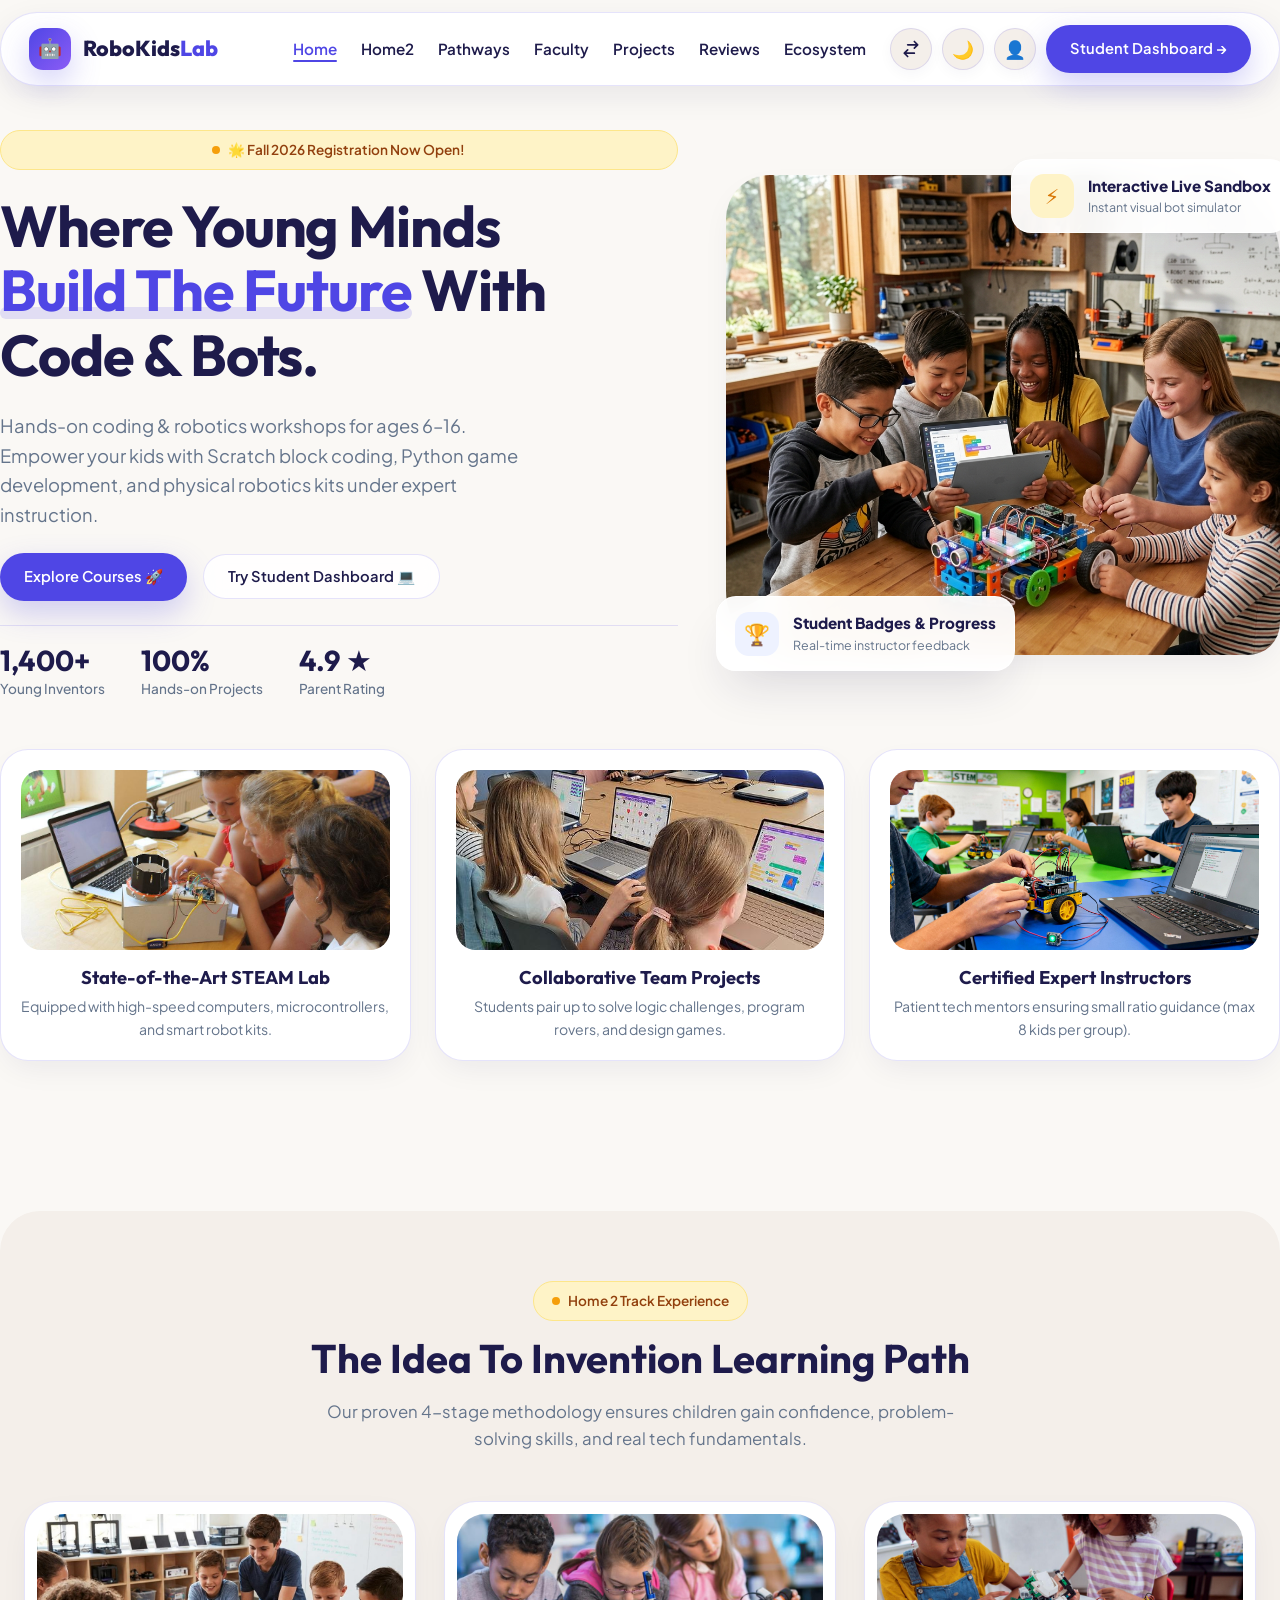
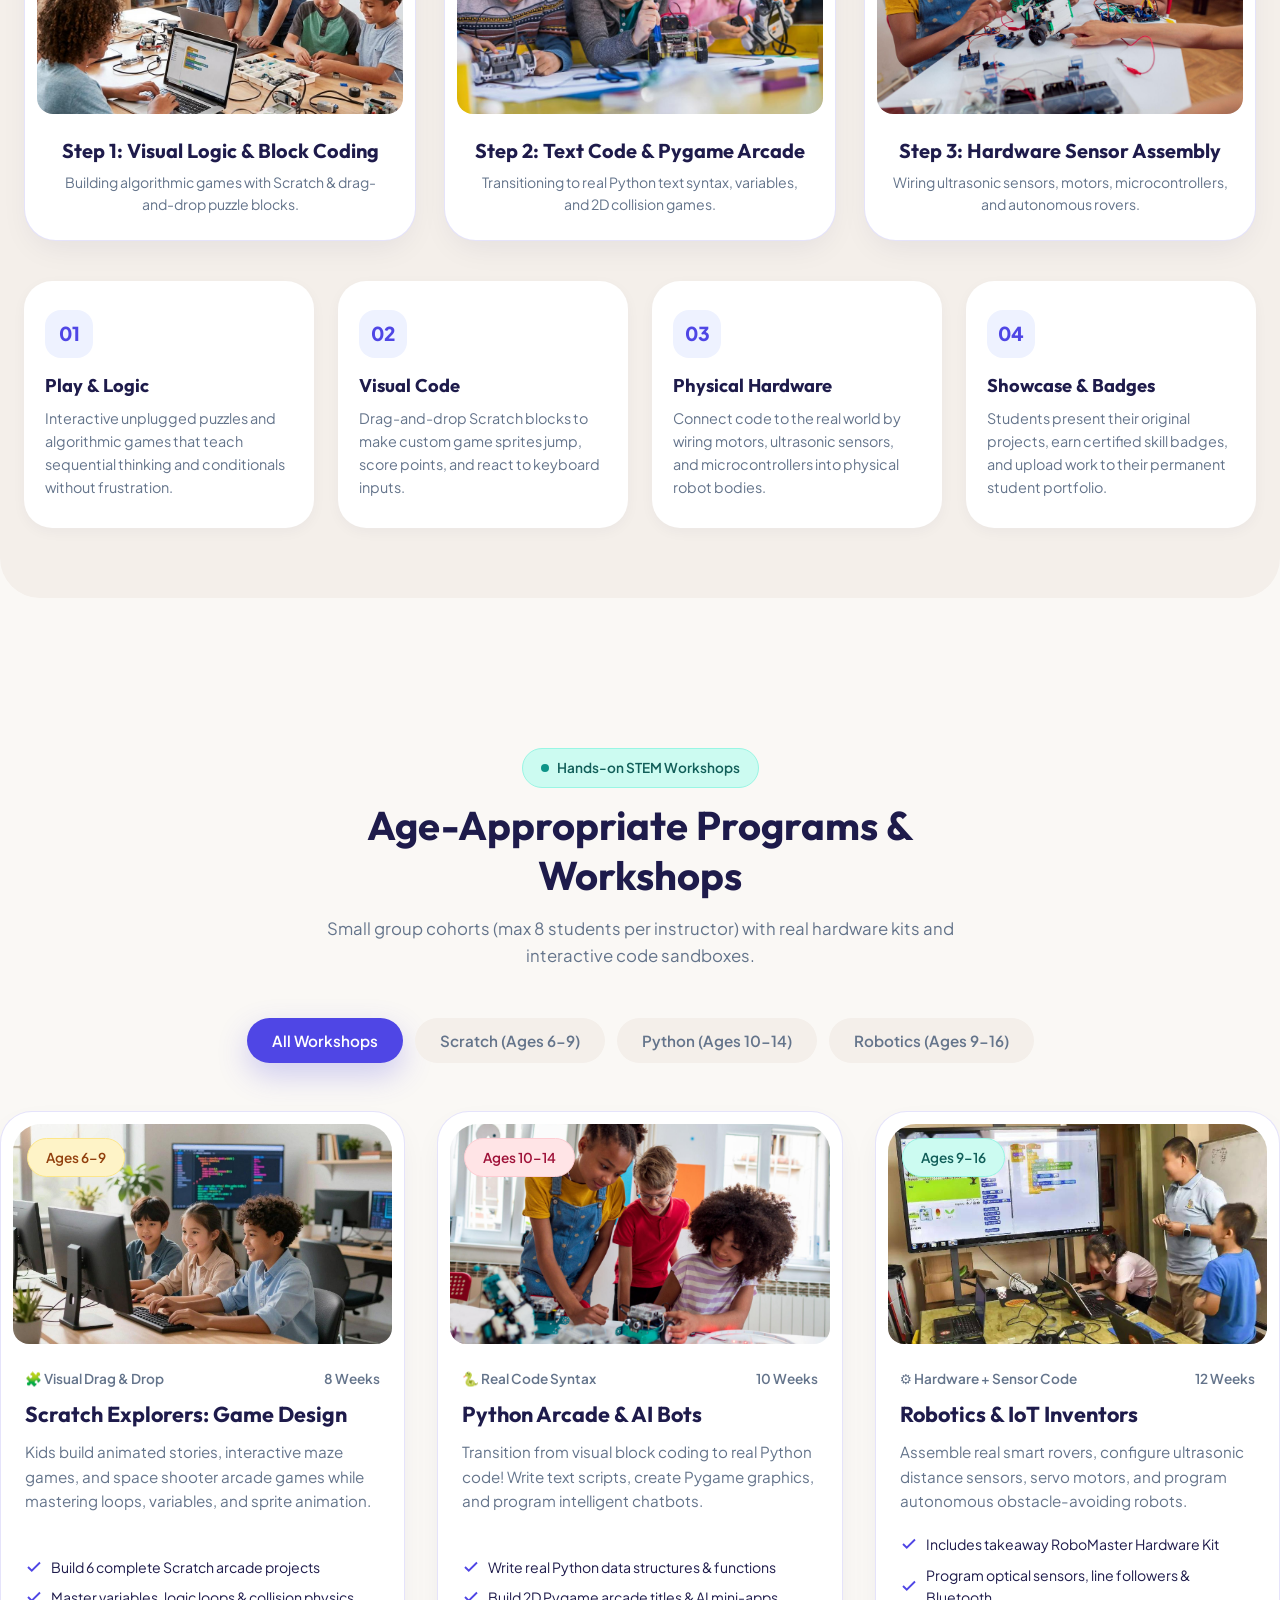
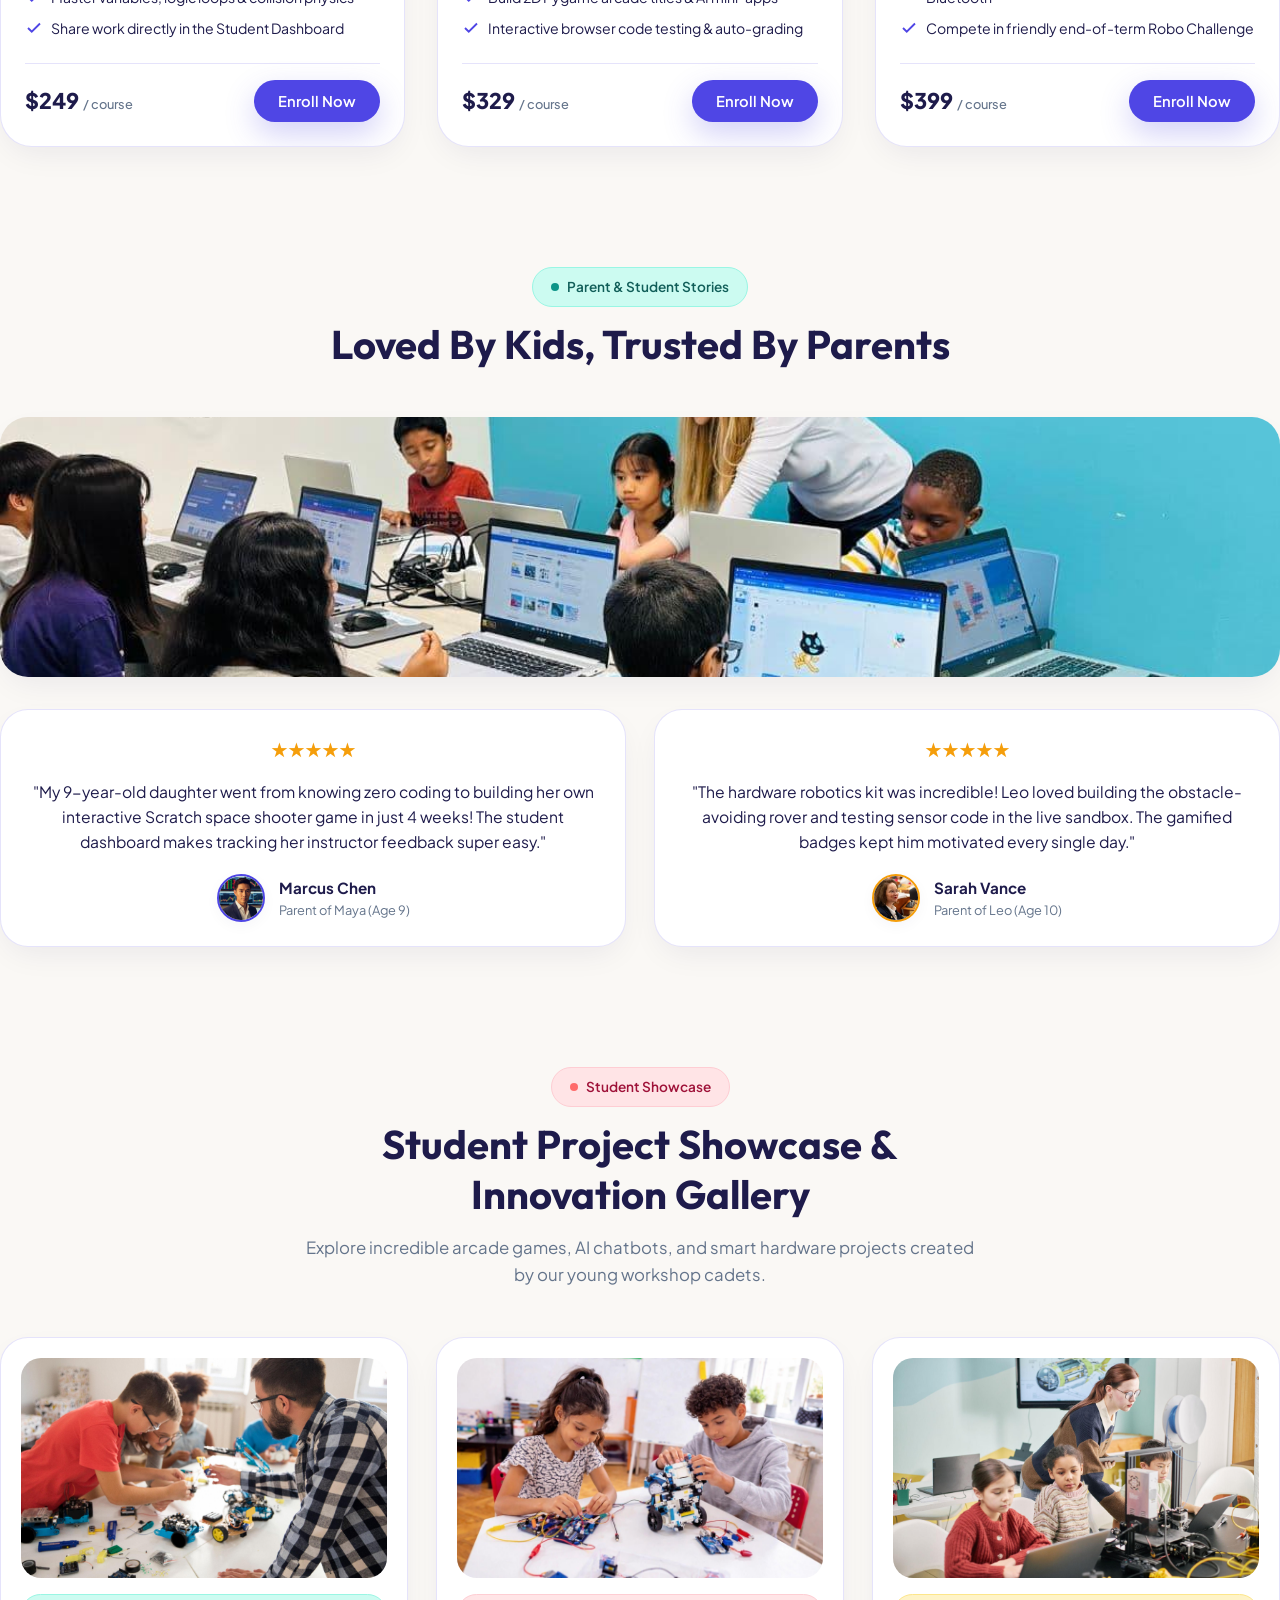
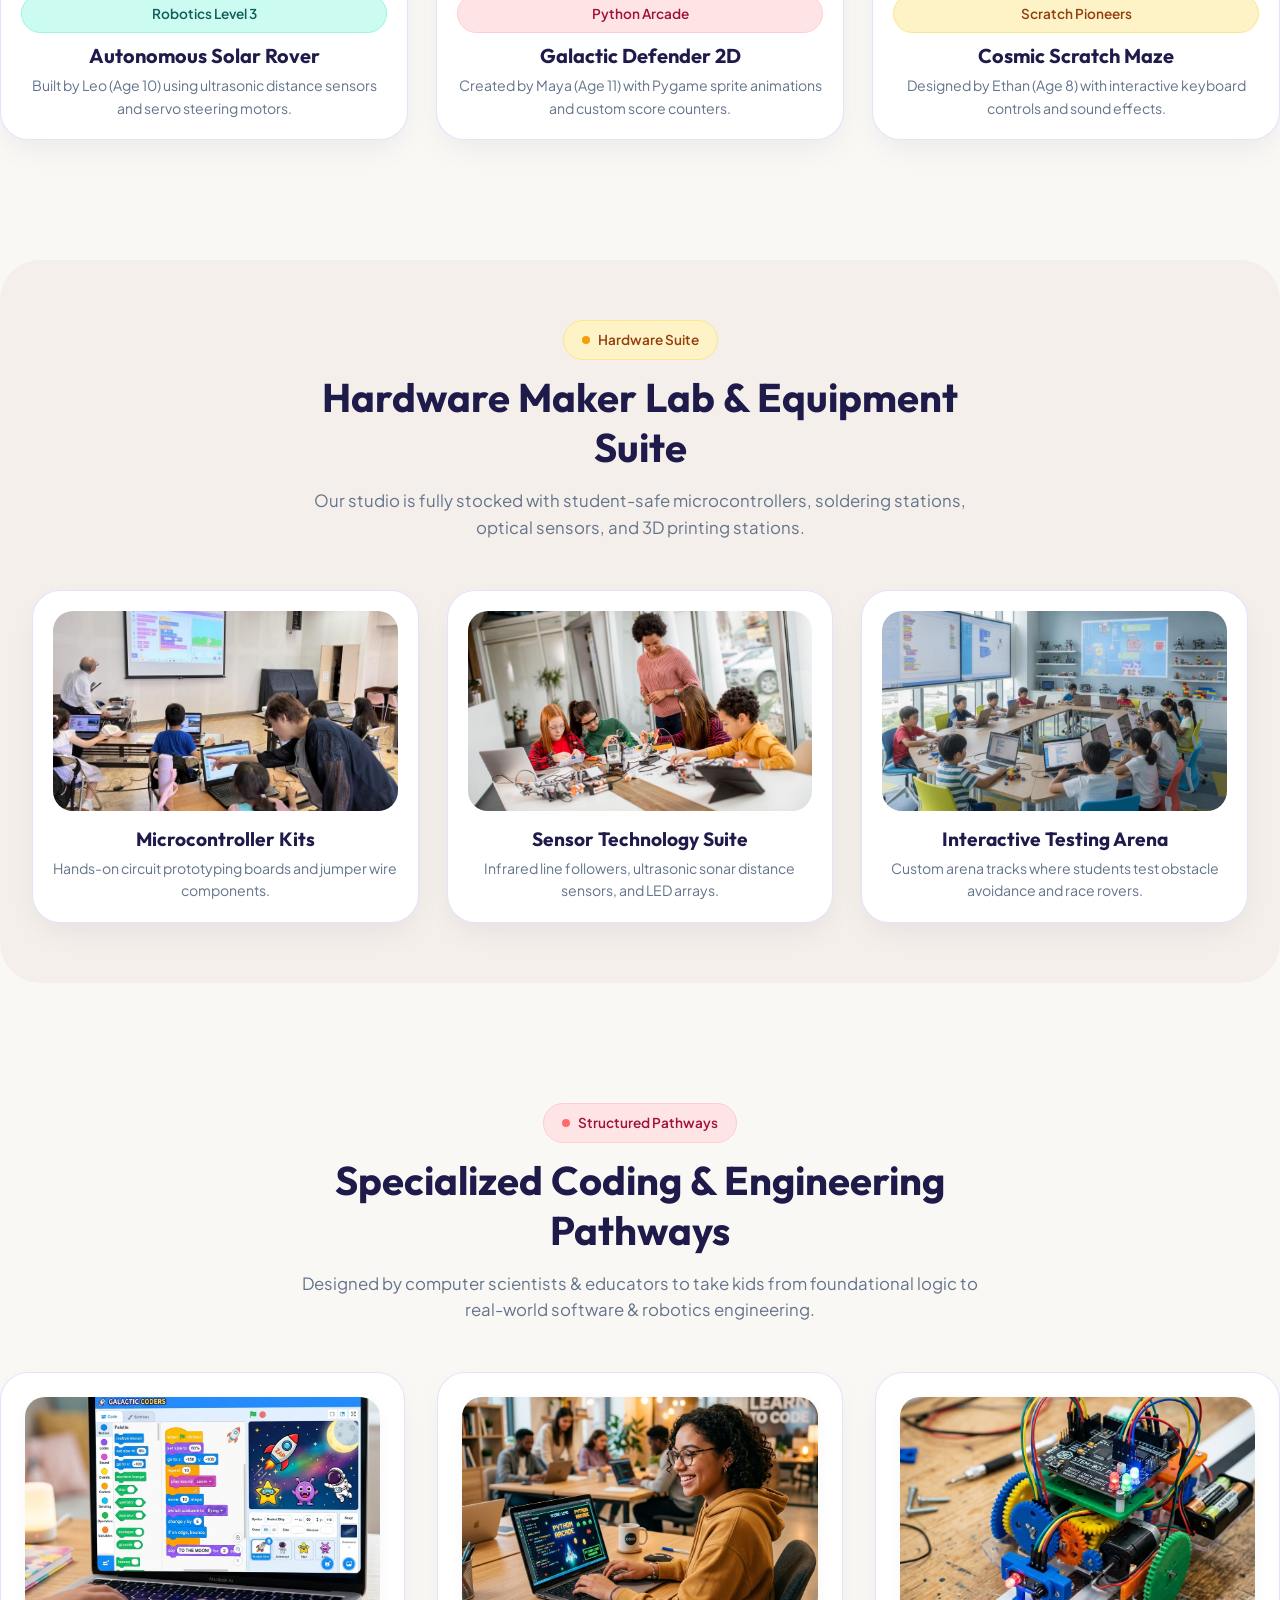
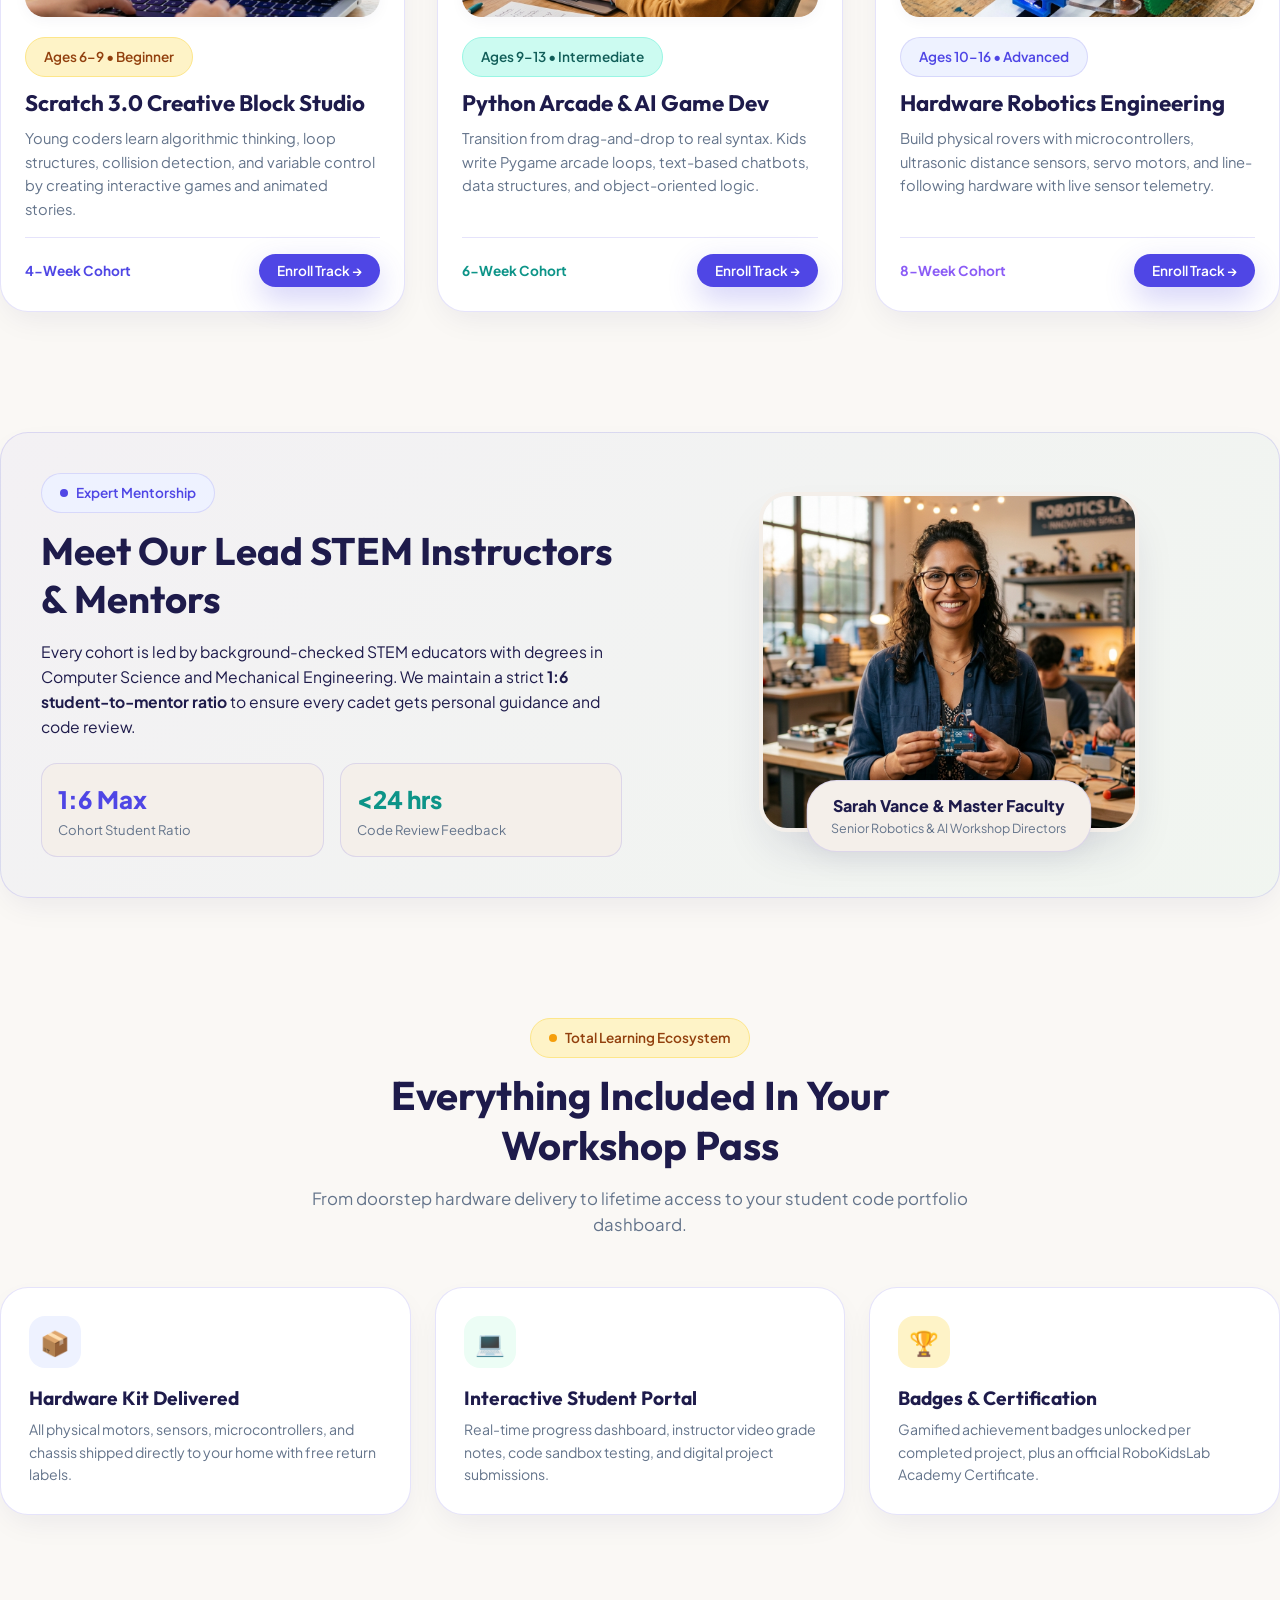
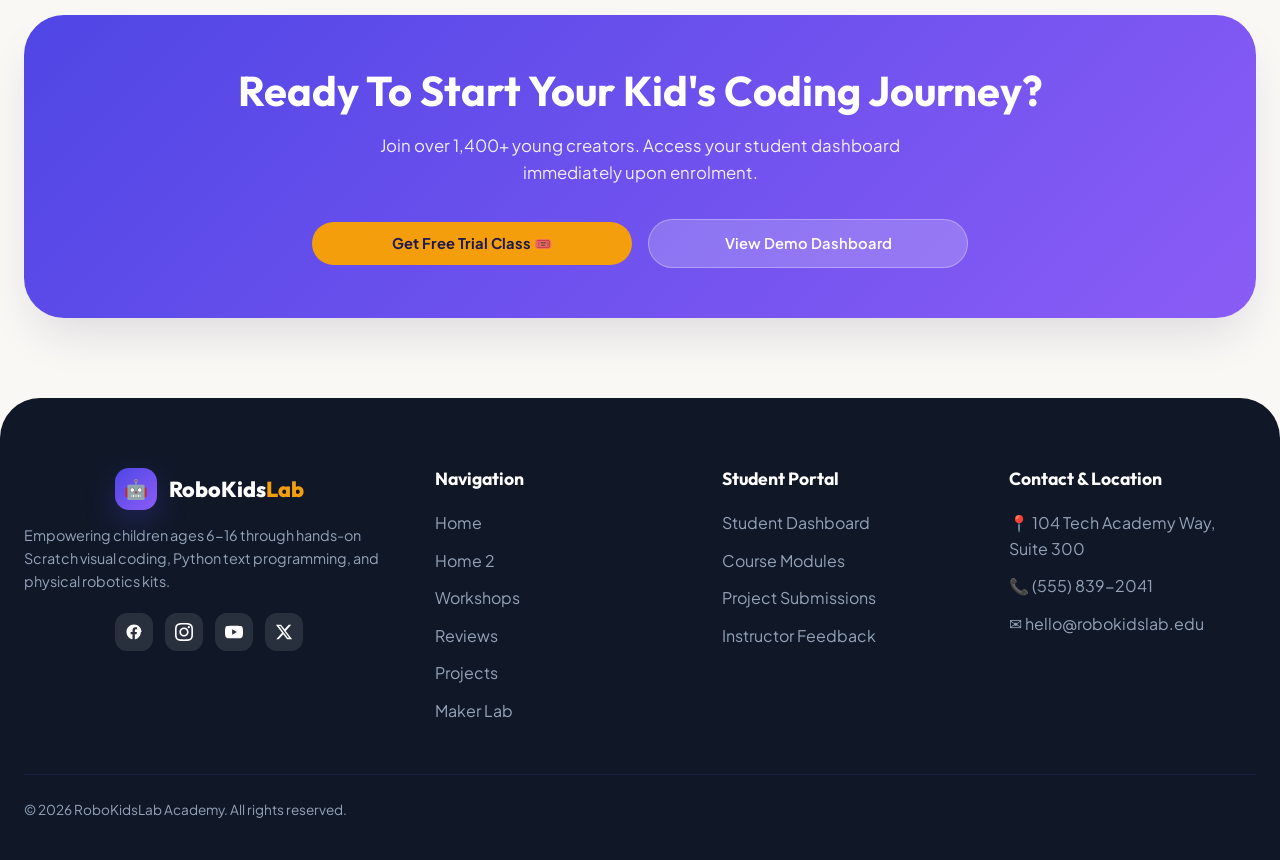
==== commit 2a0a786d: "Fix dashboard brand icon color, RTL mobile/tablet alignments, side menu tools, and card layouts" ====
--- a/index.html
+++ b/index.html
@@ -565,7 +565,7 @@
         real-world software & robotics engineering.</p>
     </div>
 
-    <div style="display: grid; grid-template-columns: repeat(auto-fit, minmax(310px, 1fr)); gap: 32px;">
+    <div class="grid-center-last" style="display: grid; grid-template-columns: repeat(auto-fit, minmax(280px, 1fr)); gap: 32px;">
       <!-- Track 1: Scratch -->
       <div class="organic-card" style="display: flex; flex-direction: column; justify-content: space-between;">
         <div>
--- a/assets/css/style.css
+++ b/assets/css/style.css
@@ -1737,12 +1737,53 @@
   }
 }
 
-/* Center 3rd card in 2-column grid at tablet view */
-@media (min-width: 636px) and (max-width: 935px) {
+/* Center 3rd card in 2-column grid at tablet view & prevent card overlap */
+.organic-card {
+  background: var(--bg-surface);
+  border-radius: 28px;
+  padding: 24px;
+  border: 1px solid var(--border-light);
+  box-shadow: var(--shadow-md);
+  display: flex;
+  flex-direction: column;
+  justify-content: space-between;
+  box-sizing: border-box;
+  width: 100%;
+  max-width: 100%;
+  transition: all 0.35s cubic-bezier(0.16, 1, 0.3, 1);
+}
+
+@media (min-width: 640px) and (max-width: 1024px) {
+  .grid-center-last {
+    display: grid !important;
+    grid-template-columns: repeat(2, 1fr) !important;
+    gap: 28px !important;
+  }
+
   .grid-center-last > :nth-child(3):last-child {
-    grid-column: 1 / -1;
-    justify-self: center;
-    width: calc(50% - 14px);
+    grid-column: 1 / -1 !important;
+    justify-self: center !important;
+    width: 100% !important;
+    max-width: 520px !important;
+  }
+}
+
+@media (max-width: 639px) {
+  .grid-center-last {
+    display: grid !important;
+    grid-template-columns: 1fr !important;
+    gap: 24px !important;
+  }
+
+  .grid-center-last > :nth-child(3):last-child {
+    grid-column: auto !important;
+    justify-self: stretch !important;
+    width: 100% !important;
+    max-width: 100% !important;
+  }
+
+  .organic-card {
+    padding: 20px 16px !important;
   }
 }
 
@@ -1777,7 +1818,7 @@
 
 .floating-top-btn:hover {
   transform: translateY(-4px) scale(1.08);
-  background: var(--primary-dark, #4338CA);
+  background: var(--primary-hover, #4338CA);
   box-shadow: 0 12px 28px rgba(79, 70, 229, 0.55);
 }
 
@@ -1791,6 +1832,21 @@
 [dir="rtl"] .floating-top-btn {
   right: auto;
   left: 28px;
+}
+
+@media (max-width: 768px) {
+  .floating-top-btn {
+    bottom: 18px !important;
+    right: 16px !important;
+    width: 44px !important;
+    height: 44px !important;
+    font-size: 1.1rem !important;
+  }
+
+  [dir="rtl"] .floating-top-btn {
+    right: auto !important;
+    left: 16px !important;
+  }
 }
 
 /* PASSWORD EYE ICON TOGGLE */
@@ -1998,13 +2054,13 @@
   width: 44px;
   height: 44px;
   border-radius: 14px;
-  background: #2D6A4F;
+  background: linear-gradient(135deg, var(--primary), var(--accent-purple));
   color: #ffffff;
   display: flex;
   align-items: center;
   justify-content: center;
   font-size: 1.4rem;
-  box-shadow: 0 4px 14px rgba(45, 106, 79, 0.3);
+  box-shadow: var(--shadow-glow);
 }
 
 .sidebar-brand-box .brand-text {
@@ -2269,7 +2325,12 @@
 }
 
 /* DARK MODE OVERRIDES FOR FIXMASTER DESIGN */
-[data-theme="dark"] .sidebar-brand-box .brand-icon,
+[data-theme="dark"] .sidebar-brand-box .brand-icon {
+  background: linear-gradient(135deg, var(--primary), var(--accent-purple));
+  color: #FFFFFF;
+  box-shadow: 0 6px 18px rgba(79, 70, 229, 0.4);
+}
+
 [data-theme="dark"] .fixmaster-menu-btn.active,
 [data-theme="dark"] .action-pill-btn.primary {
   background: var(--primary);
@@ -2415,29 +2476,47 @@
   width: 36px;
   height: 36px;
   border-radius: 10px;
-  background: #2D6A4F;
+  background: linear-gradient(135deg, var(--primary), var(--accent-purple));
   color: #FFFFFF;
   display: flex;
   align-items: center;
   justify-content: center;
   font-size: 1.1rem;
+  box-shadow: var(--shadow-glow);
 }
 
 [data-theme="dark"] .mobile-brand-logo .brand-icon {
-  background: var(--primary);
+  background: linear-gradient(135deg, var(--primary), var(--accent-purple));
 }
 
 .sidebar-quick-tools {
-  display: none !important; /* Strictly hidden on desktop webview (> 1024px)! */
+  display: flex !important;
   padding: 10px 14px;
   background: rgba(0, 0, 0, 0.04);
   border-radius: 16px;
-  margin-bottom: 12px;
-  align-items: center;
-  justify-content: space-around;
-  gap: 12px;
+  margin-bottom: 14px;
+  align-items: center;
+  justify-content: space-between;
+  gap: 10px;
   border: 1px solid var(--border-light);
   transition: all 0.3s ease;
+}
+
+.sidebar-quick-tools .rtl-toggle-btn {
+  display: flex;
+  align-items: center;
+  gap: 6px;
+  padding: 8px 14px;
+  border-radius: 12px;
+  font-weight: 700;
+  font-size: 0.85rem;
+}
+
+.sidebar-quick-tools .theme-toggle-btn {
+  padding: 8px 14px;
+  border-radius: 12px;
+  font-weight: 700;
+  font-size: 0.95rem;
 }
 
 [data-theme="dark"] .sidebar-quick-tools {
@@ -2445,9 +2524,79 @@
   border-color: rgba(255, 255, 255, 0.12) !important;
 }
 
+/* ===================================================
+   RTL MODE DASHBOARD & RESPONSIVE ALIGNMENTS
+====================================================== */
+[dir="rtl"] .sidebar-fixmaster {
+  left: auto;
+  right: 0;
+  border-inline-end: none;
+  border-inline-start: 1px solid var(--border-light);
+  box-shadow: -4px 0 24px rgba(0, 0, 0, 0.03);
+}
+
+[dir="rtl"] .main-content-fixmaster {
+  margin-left: 0;
+  margin-right: 275px;
+}
+
+[dir="rtl"] .header-left-title,
+[dir="rtl"] .main-top-header,
+[dir="rtl"] .welcome-heading,
+[dir="rtl"] .welcome-subtext {
+  text-align: right;
+}
+
+[dir="rtl"] .header-actions-row {
+  flex-direction: row;
+  justify-content: flex-start;
+}
+
+[dir="rtl"] .sidebar-brand-box,
+[dir="rtl"] .mobile-brand-logo,
+[dir="rtl"] .fixmaster-menu-btn,
+[dir="rtl"] .sidebar-quick-tools {
+  flex-direction: row;
+}
+
+[dir="rtl"] .fixmaster-menu-btn {
+  text-align: right;
+}
+
+[dir="rtl"] .fixmaster-menu-btn:hover {
+  transform: translateX(-4px);
+}
+
+[dir="rtl"] .progress-header,
+[dir="rtl"] .module-header,
+[dir="rtl"] .module-title,
+[dir="rtl"] .lesson-row,
+[dir="rtl"] .form-group,
+[dir="rtl"] .submission-card,
+[dir="rtl"] .feedback-card,
+[dir="rtl"] .badge-card,
+[dir="rtl"] .code-header {
+  text-align: right;
+}
+
+[dir="rtl"] .module-info-main,
+[dir="rtl"] .lesson-left {
+  flex-direction: row;
+}
+
+[dir="rtl"] .form-control {
+  text-align: right;
+  direction: rtl;
+}
+
+[dir="rtl"] .rtl-arrow {
+  display: inline-block;
+  transform: scaleX(-1);
+}
+
 @media (max-width: 1024px) {
   .sidebar-quick-tools {
-    display: flex !important; /* Visible only inside mobile/tablet hamburger menu drawer! */
+    display: flex !important;
   }
 
   .mobile-top-brand-bar {
@@ -2467,6 +2616,19 @@
     backdrop-filter: blur(8px) !important;
   }
 
+  [dir="rtl"] .mobile-top-brand-bar {
+    direction: rtl !important;
+    flex-direction: row !important;
+    justify-content: space-between !important;
+    align-items: center !important;
+  }
+
+  [dir="rtl"] .mobile-brand-logo {
+    direction: rtl !important;
+    flex-direction: row !important;
+    align-items: center !important;
+  }
+
   [data-theme="dark"] .mobile-top-brand-bar {
     background: rgba(30, 41, 59, 0.95) !important;
     border-color: rgba(255, 255, 255, 0.12) !important;
@@ -2518,8 +2680,8 @@
   }
 
   [dir="rtl"] .sidebar-close-btn {
-    right: auto;
-    left: 16px;
+    right: auto !important;
+    left: 16px !important;
   }
 
   .main-content-fixmaster {
@@ -2530,6 +2692,12 @@
     gap: 18px !important;
   }
 
+  [dir="rtl"] .main-content-fixmaster {
+    margin-left: 0 !important;
+    margin-right: 0 !important;
+    padding: 76px 16px 50px !important;
+  }
+
   .welcome-heading {
     font-size: 1.8rem !important;
     margin-bottom: 4px !important;
@@ -2538,7 +2706,11 @@
   .welcome-subtext {
     font-size: 0.88rem !important;
   }
-}
-
-
-
+
+  [dir="rtl"] .header-actions-row {
+    justify-content: flex-start !important;
+  }
+}
+
+
+
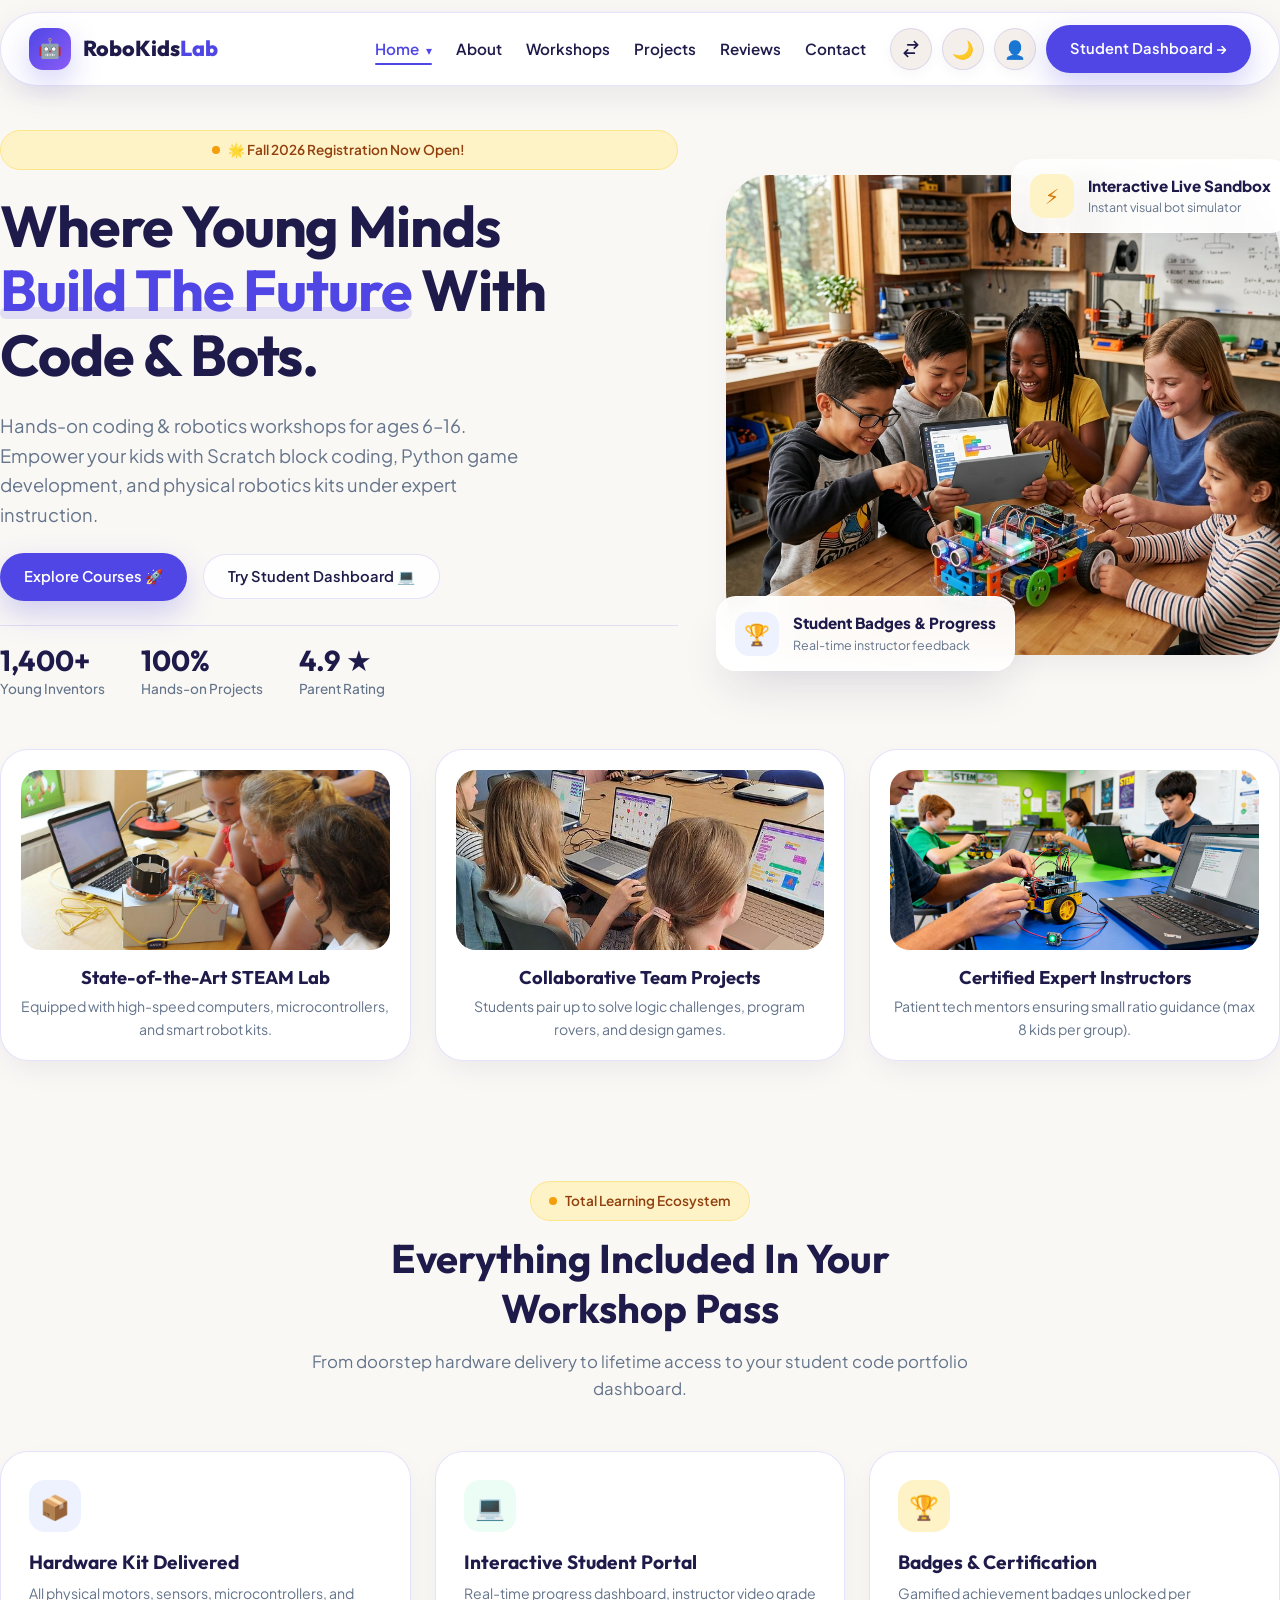
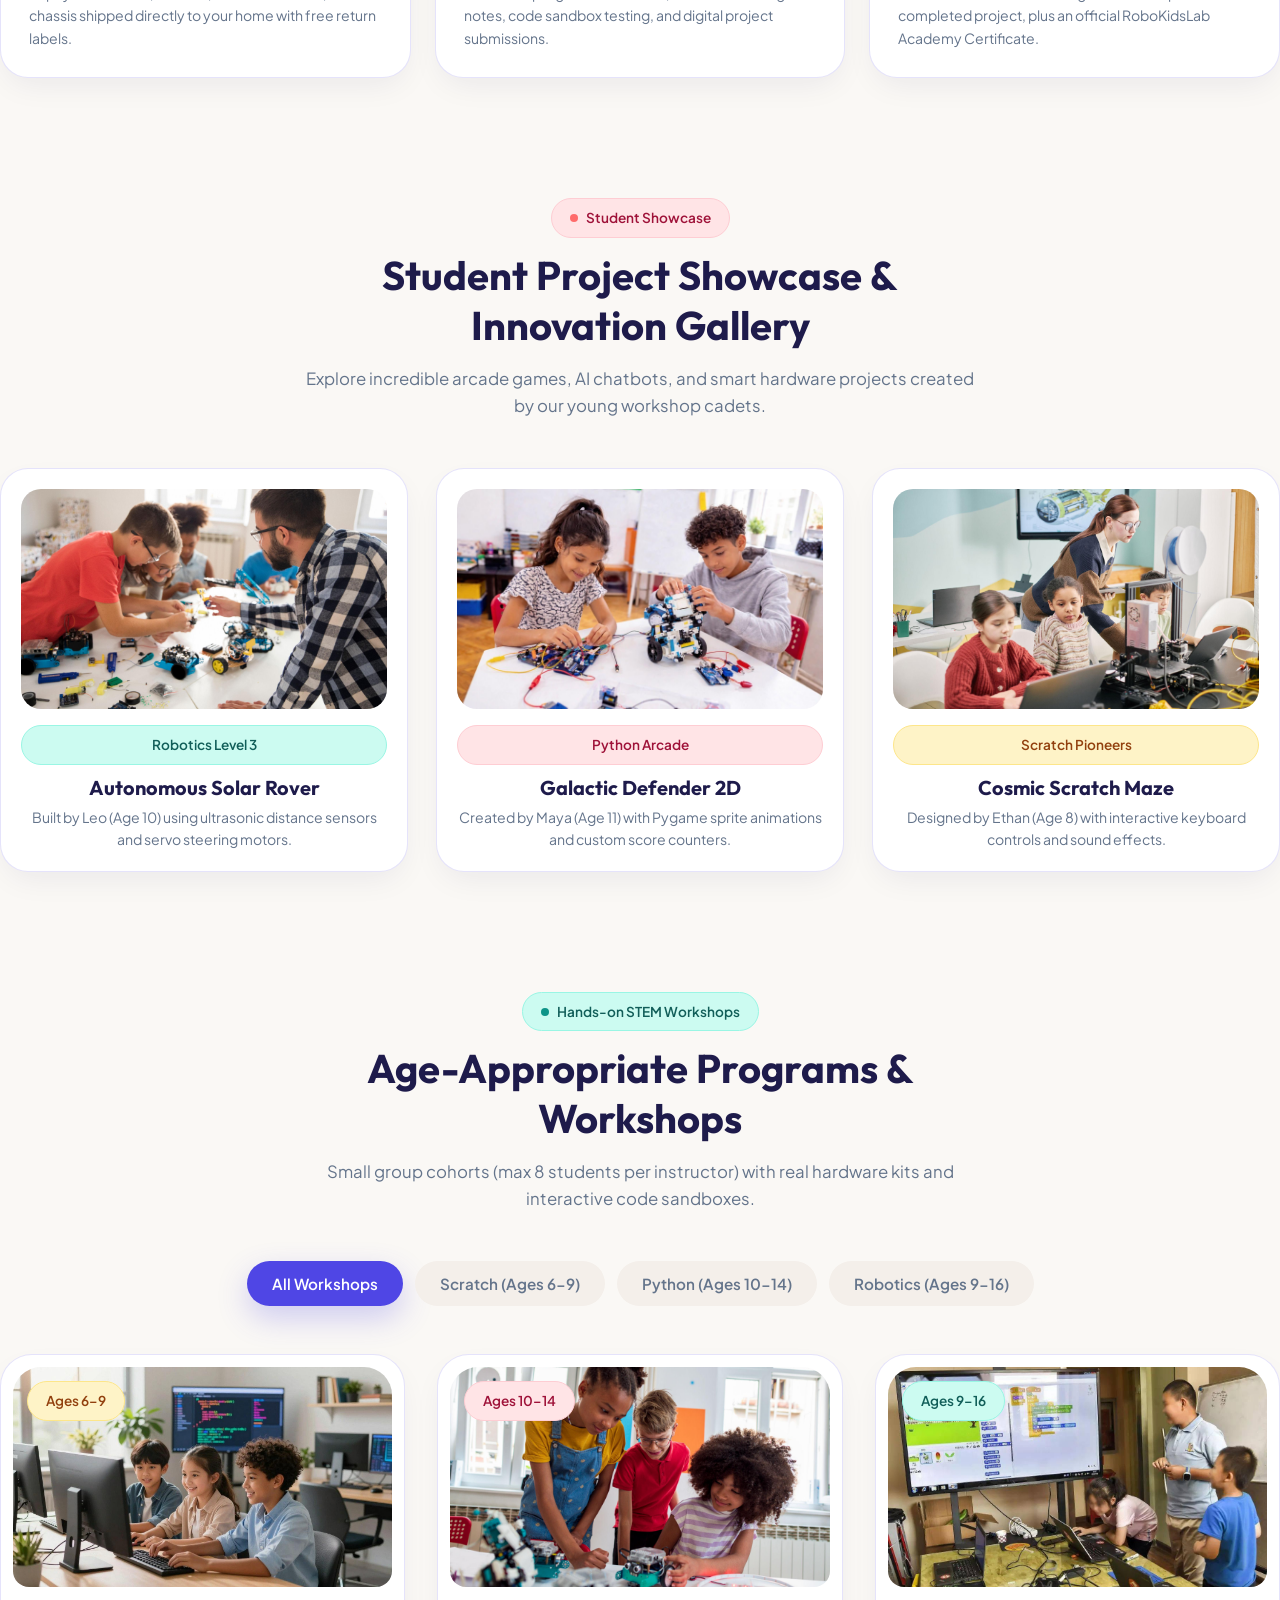
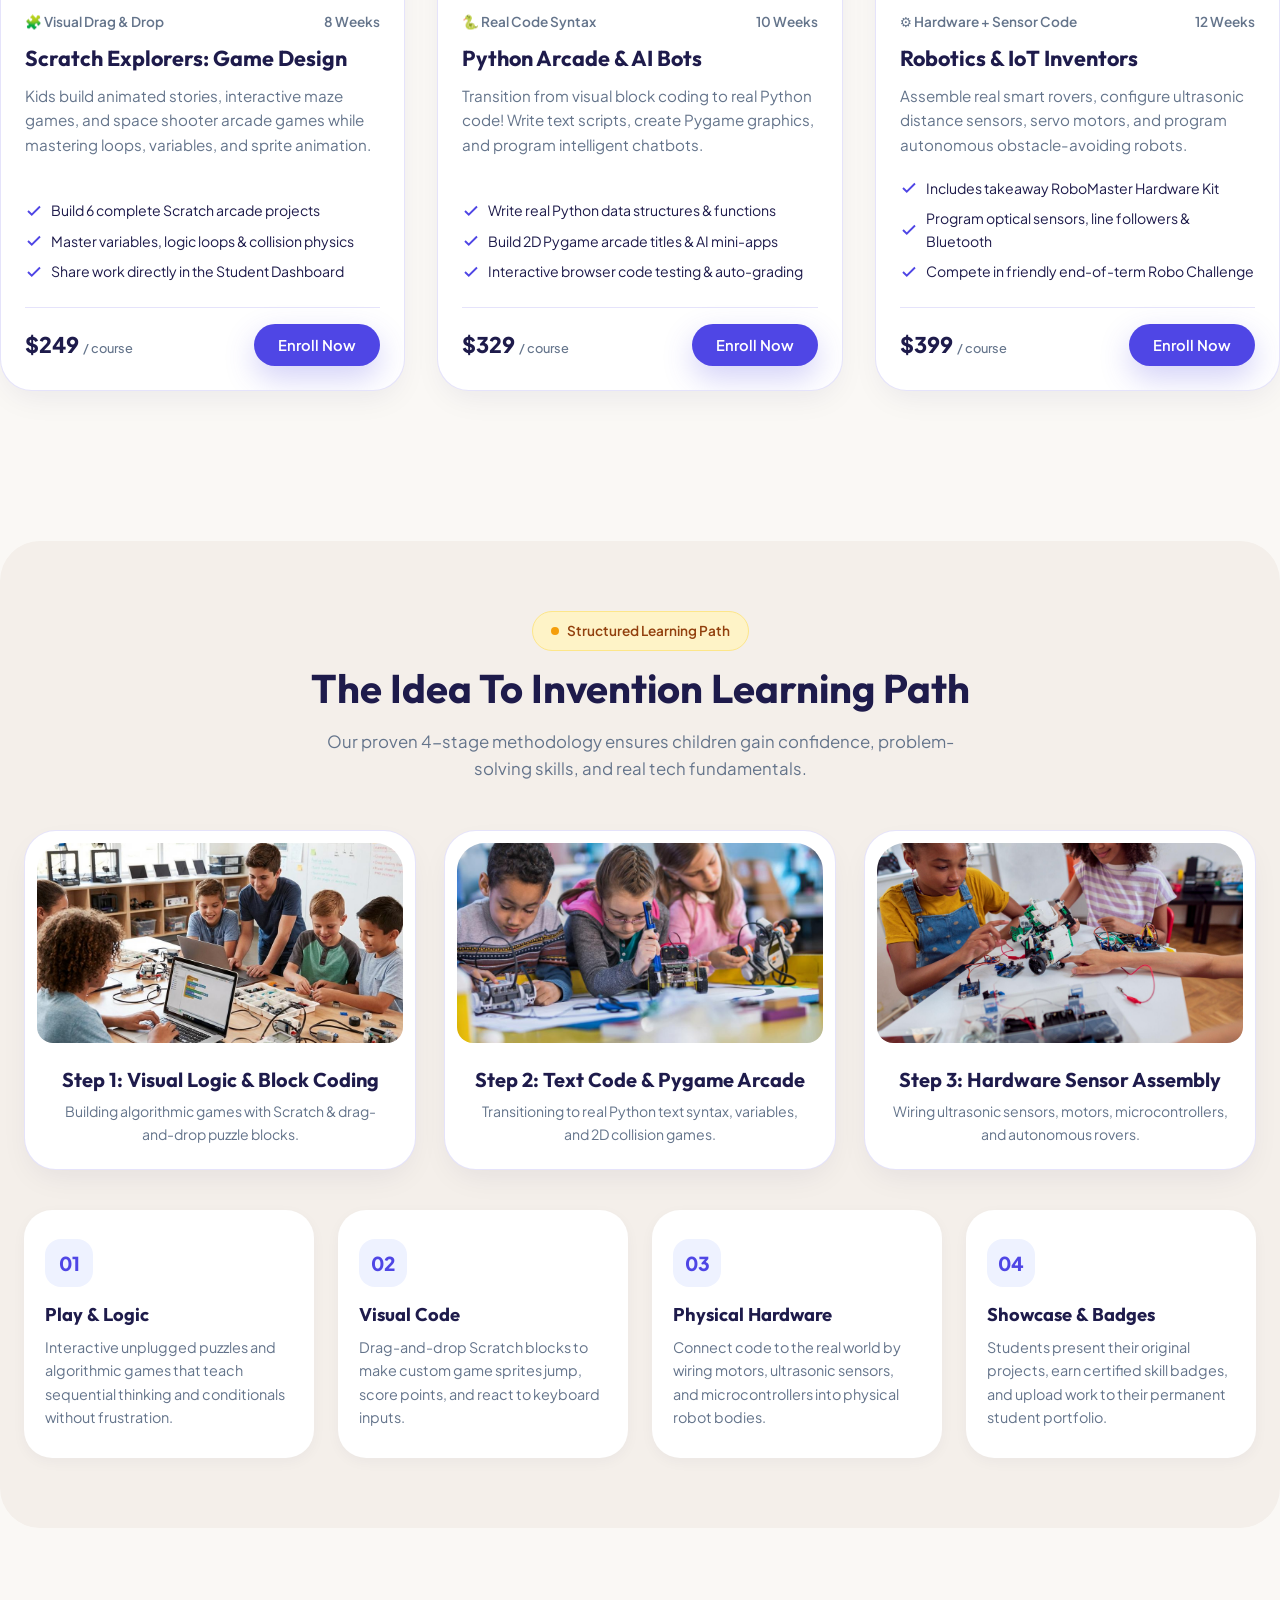
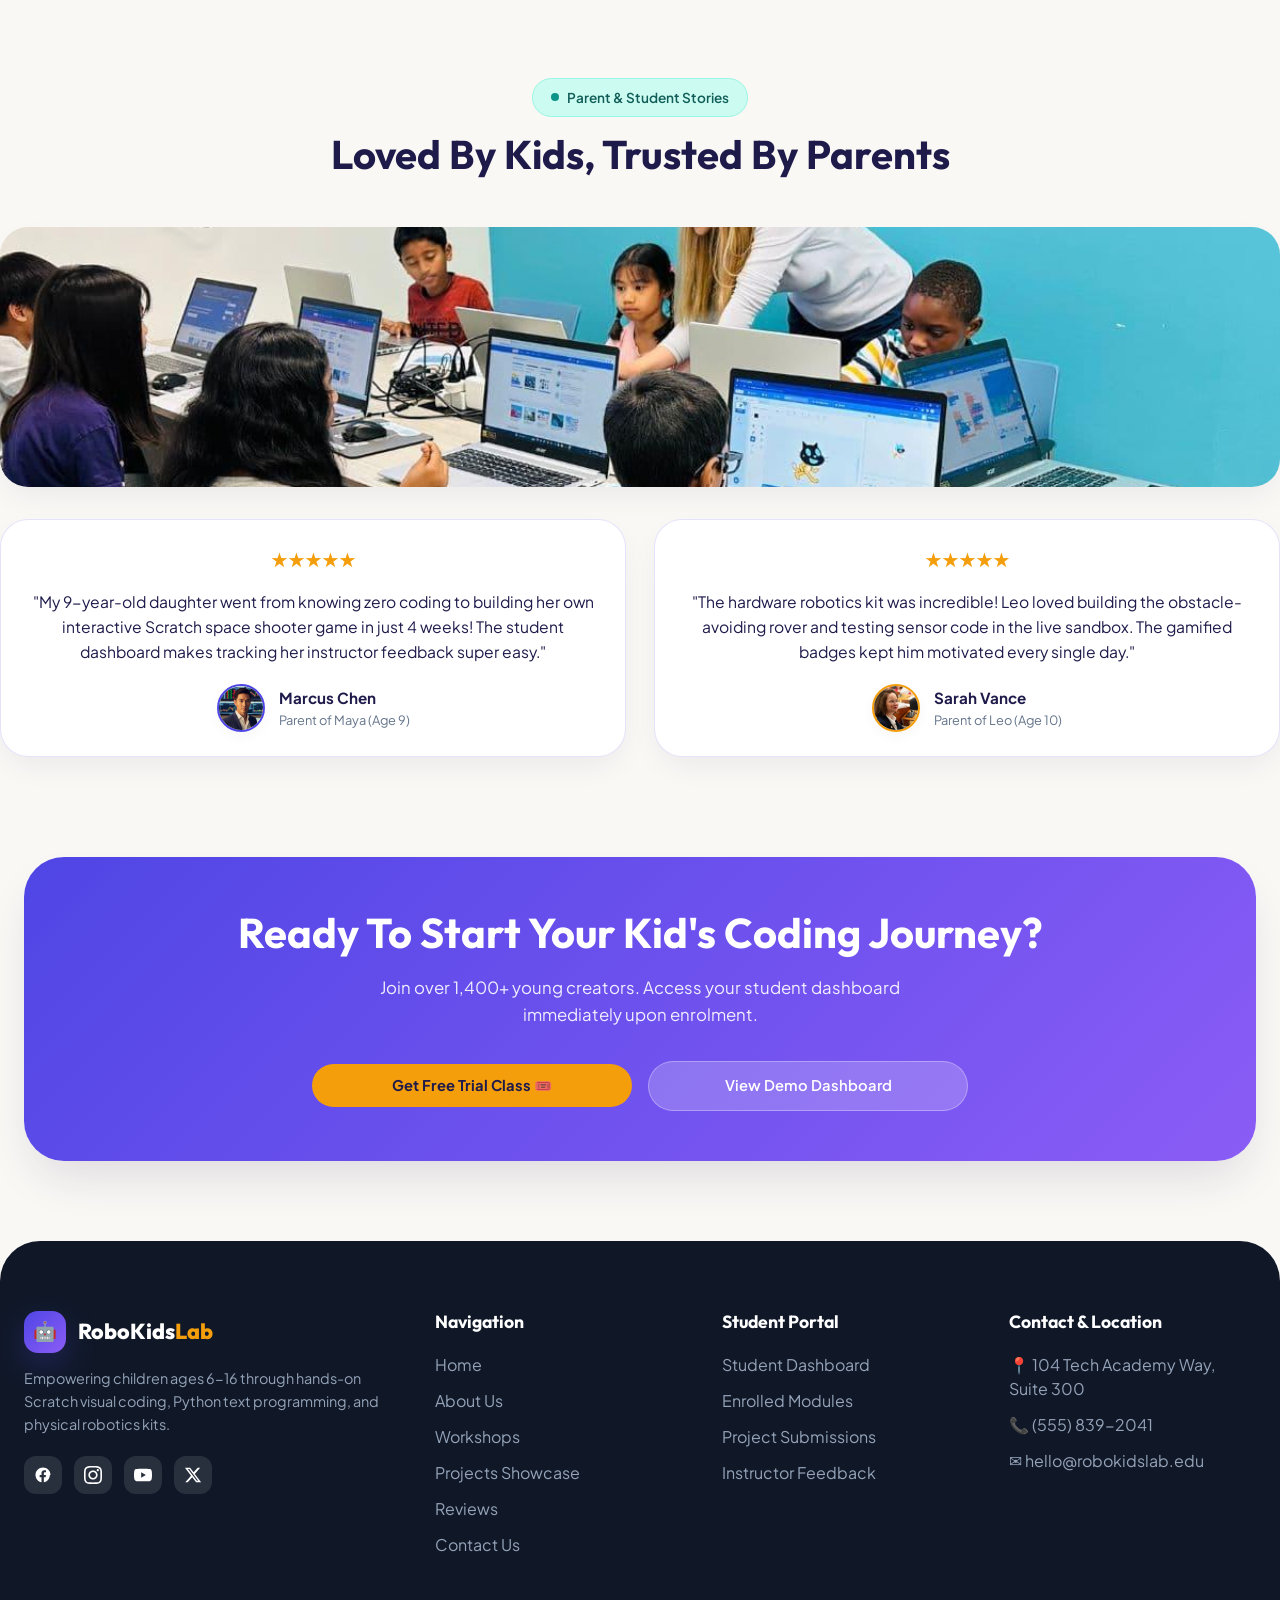
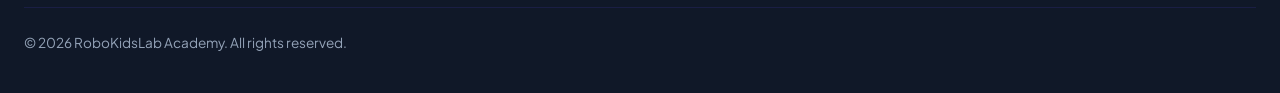
==== commit 303f60b8: "Restructure into multi-page site, add Home 2 dropdown, unique AI images, and map" ====
--- a/index.html
+++ b/index.html
@@ -39,16 +39,21 @@
         <span class="hamburger-bar"></span>
       </button>
 
-      <!-- NAVIGATION MENU (COLLAPSIBLE INSIDE HAMBURGER ON <= 1024px) -->
+      <!-- NAVIGATION MENU (MULTI-PAGE DEDICATED ARCHITECTURE) -->
       <div id="navMenu" class="nav-menu">
         <ul class="nav-links">
-          <li><a href="#hero" onclick="closeMobileMenu()">Home</a></li>
-          <li><a href="#workshops" onclick="closeMobileMenu()">Home2</a></li>
-          <li><a href="#curriculum-tracks" onclick="closeMobileMenu()">Pathways</a></li>
-          <li><a href="#faculty-mentors" onclick="closeMobileMenu()">Faculty</a></li>
-          <li><a href="#projects" onclick="closeMobileMenu()">Projects</a></li>
-          <li><a href="#reviews" onclick="closeMobileMenu()">Reviews</a></li>
-          <li><a href="#lab-ecosystem" onclick="closeMobileMenu()">Ecosystem</a></li>
+          <li class="nav-dropdown">
+            <a href="#" class="active">Home <span class="dropdown-caret">▾</span></a>
+            <ul class="nav-dropdown-menu">
+              <li><a href="index.html" class="active">Home 1 - Tech Academy</a></li>
+              <li><a href="home2.html">Home 2 - Robotics & Maker Track</a></li>
+            </ul>
+          </li>
+          <li><a href="about.html" onclick="closeMobileMenu()">About</a></li>
+          <li><a href="workshops.html" onclick="closeMobileMenu()">Workshops</a></li>
+          <li><a href="projects.html" onclick="closeMobileMenu()">Projects</a></li>
+          <li><a href="reviews.html" onclick="closeMobileMenu()">Reviews</a></li>
+          <li><a href="contact.html" onclick="closeMobileMenu()">Contact</a></li>
         </ul>
 
         <div class="nav-actions">
@@ -70,7 +75,7 @@
     </div>
   </header>
 
-  <!-- 1. HOME SECTION (4 IMAGES TOTAL) -->
+  <!-- 1. HOME HERO SECTION -->
   <section id="hero" class="hero container">
     <div class="hero-grid">
       <div class="hero-content">
@@ -89,7 +94,7 @@
         </p>
 
         <div class="hero-cta">
-          <a href="#workshops" class="pill-btn pill-btn-primary">Explore Courses 🚀</a>
+          <a href="workshops.html" class="pill-btn pill-btn-primary">Explore Courses 🚀</a>
           <button class="pill-btn pill-btn-secondary" onclick="openLoginModal()">Try Student Dashboard 💻</button>
         </div>
 
@@ -136,7 +141,7 @@
       </div>
     </div>
 
-    <!-- Home Section Featured Highlight Cards (Images 2, 3, 4) -->
+    <!-- Home Section Featured Highlight Cards -->
     <div class="grid-center-last"
       style="margin-top: 50px; display: grid; grid-template-columns: repeat(auto-fit, minmax(280px, 1fr)); gap: 24px;">
       <div class="organic-card" style="text-align: center; padding: 20px;">
@@ -171,20 +176,265 @@
     </div>
   </section>
 
-  <!-- 2. HOME 2 SECTION (3 IMAGES) -->
+  <!-- 2. TOTAL LEARNING ECOSYSTEM SECTION (PLACED ABOVE STUDENT SHOWCASE AS SPECIFIED IN ISSUE 2) -->
+  <section id="lab-ecosystem" class="container" style="padding: 60px 0;">
+    <div class="section-header">
+      <div class="badge-pill badge-pill-amber section-subtitle">
+        <span class="dot"></span> Total Learning Ecosystem
+      </div>
+      <h2 class="section-title">Everything Included In Your Workshop Pass</h2>
+      <p class="section-desc">From doorstep hardware delivery to lifetime access to your student code portfolio
+        dashboard.</p>
+    </div>
+
+    <div style="display: grid; grid-template-columns: repeat(auto-fit, minmax(260px, 1fr)); gap: 24px;">
+      <div class="organic-card" style="padding: 28px; text-align: left;">
+        <div
+          style="width: 52px; height: 52px; border-radius: 16px; background: #EEF2FF; color: var(--primary); display: flex; align-items: center; justify-content: center; font-size: 1.5rem; margin-bottom: 18px;">
+          📦
+        </div>
+        <h4 style="font-size: 1.2rem; margin-bottom: 8px;">Hardware Kit Delivered</h4>
+        <p style="font-size: 0.88rem; color: var(--text-muted);">All physical motors, sensors, microcontrollers, and
+          chassis shipped directly to your home with free return labels.</p>
+      </div>
+
+      <div class="organic-card" style="padding: 28px; text-align: left;">
+        <div
+          style="width: 52px; height: 52px; border-radius: 16px; background: #ECFDF5; color: var(--accent-teal); display: flex; align-items: center; justify-content: center; font-size: 1.5rem; margin-bottom: 18px;">
+          💻
+        </div>
+        <h4 style="font-size: 1.2rem; margin-bottom: 8px;">Interactive Student Portal</h4>
+        <p style="font-size: 0.88rem; color: var(--text-muted);">Real-time progress dashboard, instructor video grade
+          notes, code sandbox testing, and digital project submissions.</p>
+      </div>
+
+      <div class="organic-card" style="padding: 28px; text-align: left;">
+        <div
+          style="width: 52px; height: 52px; border-radius: 16px; background: #FEF3C7; color: #D97706; display: flex; align-items: center; justify-content: center; font-size: 1.5rem; margin-bottom: 18px;">
+          🏆
+        </div>
+        <h4 style="font-size: 1.2rem; margin-bottom: 8px;">Badges & Certification</h4>
+        <p style="font-size: 0.88rem; color: var(--text-muted);">Gamified achievement badges unlocked per completed
+          project, plus an official RoboKidsLab Academy Certificate.</p>
+      </div>
+    </div>
+  </section>
+
+  <!-- 3. STUDENT PROJECT SHOWCASE & INNOVATION GALLERY -->
+  <section id="projects" class="container" style="padding: 60px 0;">
+    <div class="section-header">
+      <div class="badge-pill badge-pill-coral section-subtitle">
+        <span class="dot"></span> Student Showcase
+      </div>
+      <h2 class="section-title">Student Project Showcase & Innovation Gallery</h2>
+      <p class="section-desc">Explore incredible arcade games, AI chatbots, and smart hardware projects created by our
+        young workshop cadets.</p>
+    </div>
+
+    <div class="grid-center-last"
+      style="display: grid; grid-template-columns: repeat(auto-fit, minmax(280px, 1fr)); gap: 28px;">
+      <div class="organic-card" style="text-align: center; padding: 20px;">
+        <div style="height: 220px; border-radius: 20px; overflow: hidden; margin-bottom: 16px;">
+          <img src="assets/images/img11.jpg" alt="Student Autonomous Rover Project"
+            style="width:100%; height:100%; object-fit:cover;">
+        </div>
+        <div class="badge-pill badge-pill-teal" style="margin-bottom: 10px;">Robotics Level 3</div>
+        <h3 style="font-size: 1.25rem; margin-bottom: 6px;">Autonomous Solar Rover</h3>
+        <p style="font-size: 0.88rem; color: var(--text-muted);">Built by Leo (Age 10) using ultrasonic distance sensors
+          and servo steering motors.</p>
+      </div>
+
+      <div class="organic-card" style="text-align: center; padding: 20px;">
+        <div style="height: 220px; border-radius: 20px; overflow: hidden; margin-bottom: 16px;">
+          <img src="assets/images/img12.jpg" alt="Pygame Arcade Shooter"
+            style="width:100%; height:100%; object-fit:cover;">
+        </div>
+        <div class="badge-pill badge-pill-coral" style="margin-bottom: 10px;">Python Arcade</div>
+        <h3 style="font-size: 1.25rem; margin-bottom: 6px;">Galactic Defender 2D</h3>
+        <p style="font-size: 0.88rem; color: var(--text-muted);">Created by Maya (Age 11) with Pygame sprite animations
+          and custom score counters.</p>
+      </div>
+
+      <div class="organic-card" style="text-align: center; padding: 20px;">
+        <div style="height: 220px; border-radius: 20px; overflow: hidden; margin-bottom: 16px;">
+          <img src="assets/images/img13.jpg" alt="Scratch Animated Maze Game"
+            style="width:100%; height:100%; object-fit:cover;">
+        </div>
+        <div class="badge-pill badge-pill-amber" style="margin-bottom: 10px;">Scratch Pioneers</div>
+        <h3 style="font-size: 1.25rem; margin-bottom: 6px;">Cosmic Scratch Maze</h3>
+        <p style="font-size: 0.88rem; color: var(--text-muted);">Designed by Ethan (Age 8) with interactive keyboard
+          controls and sound effects.</p>
+      </div>
+    </div>
+  </section>
+
+  <!-- 4. WORKSHOPS & PROGRAMS OVERVIEW -->
+  <section id="workshops" class="programs-section container">
+    <div class="section-header">
+      <div class="badge-pill badge-pill-teal section-subtitle">
+        <span class="dot"></span> Hands-on STEM Workshops
+      </div>
+      <h2 class="section-title">Age-Appropriate Programs & Workshops</h2>
+      <p class="section-desc">Small group cohorts (max 8 students per instructor) with real hardware kits and
+        interactive code sandboxes.</p>
+    </div>
+
+    <!-- Filter Pills -->
+    <div class="programs-filter">
+      <button class="filter-tab active" onclick="filterPrograms('all', this)">All Workshops</button>
+      <button class="filter-tab" onclick="filterPrograms('scratch', this)">Scratch (Ages 6-9)</button>
+      <button class="filter-tab" onclick="filterPrograms('python', this)">Python (Ages 10-14)</button>
+      <button class="filter-tab" onclick="filterPrograms('robotics', this)">Robotics (Ages 9-16)</button>
+    </div>
+
+    <div class="programs-grid">
+      <!-- Workshop Card 1 -->
+      <div class="program-card" data-category="scratch">
+        <div class="program-img-wrap">
+          <img src="assets/images/img7.jpg" alt="Scratch visual block coding for kids">
+          <div class="program-tag-floating">
+            <span class="badge-pill badge-pill-amber">Ages 6–9</span>
+          </div>
+        </div>
+        <div class="program-body">
+          <div class="program-meta">
+            <span>🧩 Visual Drag & Drop</span>
+            <span>8 Weeks</span>
+          </div>
+          <h3 class="program-title">Scratch Explorers: Game Design</h3>
+          <p class="program-desc">Kids build animated stories, interactive maze games, and space shooter arcade games
+            while mastering loops, variables, and sprite animation.</p>
+          <ul class="program-highlights">
+            <li>
+              <svg width="18" height="18" viewBox="0 0 24 24" fill="none" stroke="currentColor" stroke-width="2.5">
+                <polyline points="20 6 9 17 4 12"></polyline>
+              </svg>
+              Build 6 complete Scratch arcade projects
+            </li>
+            <li>
+              <svg width="18" height="18" viewBox="0 0 24 24" fill="none" stroke="currentColor" stroke-width="2.5">
+                <polyline points="20 6 9 17 4 12"></polyline>
+              </svg>
+              Master variables, logic loops & collision physics
+            </li>
+            <li>
+              <svg width="18" height="18" viewBox="0 0 24 24" fill="none" stroke="currentColor" stroke-width="2.5">
+                <polyline points="20 6 9 17 4 12"></polyline>
+              </svg>
+              Share work directly in the Student Dashboard
+            </li>
+          </ul>
+          <div class="program-footer">
+            <div class="program-price">$249 <span>/ course</span></div>
+            <button class="pill-btn pill-btn-primary" onclick="openEnrollModal('Scratch Explorers')">Enroll Now</button>
+          </div>
+        </div>
+      </div>
+
+      <!-- Workshop Card 2 -->
+      <div class="program-card" data-category="python">
+        <div class="program-img-wrap">
+          <img src="assets/images/img8.jpg" alt="Python programming course for kids">
+          <div class="program-tag-floating">
+            <span class="badge-pill badge-pill-coral">Ages 10–14</span>
+          </div>
+        </div>
+        <div class="program-body">
+          <div class="program-meta">
+            <span>🐍 Real Code Syntax</span>
+            <span>10 Weeks</span>
+          </div>
+          <h3 class="program-title">Python Arcade & AI Bots</h3>
+          <p class="program-desc">Transition from visual block coding to real Python code! Write text scripts, create
+            Pygame graphics, and program intelligent chatbots.</p>
+          <ul class="program-highlights">
+            <li>
+              <svg width="18" height="18" viewBox="0 0 24 24" fill="none" stroke="currentColor" stroke-width="2.5">
+                <polyline points="20 6 9 17 4 12"></polyline>
+              </svg>
+              Write real Python data structures & functions
+            </li>
+            <li>
+              <svg width="18" height="18" viewBox="0 0 24 24" fill="none" stroke="currentColor" stroke-width="2.5">
+                <polyline points="20 6 9 17 4 12"></polyline>
+              </svg>
+              Build 2D Pygame arcade titles & AI mini-apps
+            </li>
+            <li>
+              <svg width="18" height="18" viewBox="0 0 24 24" fill="none" stroke="currentColor" stroke-width="2.5">
+                <polyline points="20 6 9 17 4 12"></polyline>
+              </svg>
+              Interactive browser code testing & auto-grading
+            </li>
+          </ul>
+          <div class="program-footer">
+            <div class="program-price">$329 <span>/ course</span></div>
+            <button class="pill-btn pill-btn-primary" onclick="openEnrollModal('Python Arcade & AI Bots')">Enroll
+              Now</button>
+          </div>
+        </div>
+      </div>
+
+      <!-- Workshop Card 3 -->
+      <div class="program-card" data-category="robotics">
+        <div class="program-img-wrap">
+          <img src="assets/images/img9.jpg" alt="Robotics kit and hardware building workshop">
+          <div class="program-tag-floating">
+            <span class="badge-pill badge-pill-teal">Ages 9–16</span>
+          </div>
+        </div>
+        <div class="program-body">
+          <div class="program-meta">
+            <span>⚙️ Hardware + Sensor Code</span>
+            <span>12 Weeks</span>
+          </div>
+          <h3 class="program-title">Robotics & IoT Inventors</h3>
+          <p class="program-desc">Assemble real smart rovers, configure ultrasonic distance sensors, servo motors, and
+            program autonomous obstacle-avoiding robots.</p>
+          <ul class="program-highlights">
+            <li>
+              <svg width="18" height="18" viewBox="0 0 24 24" fill="none" stroke="currentColor" stroke-width="2.5">
+                <polyline points="20 6 9 17 4 12"></polyline>
+              </svg>
+              Includes takeaway RoboMaster Hardware Kit
+            </li>
+            <li>
+              <svg width="18" height="18" viewBox="0 0 24 24" fill="none" stroke="currentColor" stroke-width="2.5">
+                <polyline points="20 6 9 17 4 12"></polyline>
+              </svg>
+              Program optical sensors, line followers & Bluetooth
+            </li>
+            <li>
+              <svg width="18" height="18" viewBox="0 0 24 24" fill="none" stroke="currentColor" stroke-width="2.5">
+                <polyline points="20 6 9 17 4 12"></polyline>
+              </svg>
+              Compete in friendly end-of-term Robo Challenge
+            </li>
+          </ul>
+          <div class="program-footer">
+            <div class="program-price">$399 <span>/ course</span></div>
+            <button class="pill-btn pill-btn-primary" onclick="openEnrollModal('Robotics & IoT Inventors')">Enroll
+              Now</button>
+          </div>
+        </div>
+      </div>
+    </div>
+  </section>
+
+  <!-- 5. IDEA TO INVENTION LEARNING PATH SECTION -->
   <section id="home2" class="container" style="padding: 60px 0;">
     <div class="roadmap-section">
       <div class="container">
         <div class="section-header">
           <div class="badge-pill badge-pill-amber section-subtitle">
-            <span class="dot"></span> Home 2 Track Experience
+            <span class="dot"></span> Structured Learning Path
           </div>
           <h2 class="section-title">The Idea To Invention Learning Path</h2>
           <p class="section-desc">Our proven 4-stage methodology ensures children gain confidence, problem-solving
             skills, and real tech fundamentals.</p>
         </div>
 
-        <!-- 3 Feature Images for Home 2 -->
+        <!-- 3 Feature Images -->
         <div class="grid-center-last"
           style="display: grid; grid-template-columns: repeat(auto-fit, minmax(280px, 1fr)); gap: 28px; margin-bottom: 40px;">
           <div class="program-card">
@@ -254,160 +504,7 @@
     </div>
   </section>
 
-  <!-- 3. WORKSHOPS SECTION (3 IMAGES) -->
-  <section id="workshops" class="programs-section container">
-    <div class="section-header">
-      <div class="badge-pill badge-pill-teal section-subtitle">
-        <span class="dot"></span> Hands-on STEM Workshops
-      </div>
-      <h2 class="section-title">Age-Appropriate Programs & Workshops</h2>
-      <p class="section-desc">Small group cohorts (max 8 students per instructor) with real hardware kits and
-        interactive code sandboxes.</p>
-    </div>
-
-    <!-- Filter Pills -->
-    <div class="programs-filter">
-      <button class="filter-tab active" onclick="filterPrograms('all', this)">All Workshops</button>
-      <button class="filter-tab" onclick="filterPrograms('scratch', this)">Scratch (Ages 6-9)</button>
-      <button class="filter-tab" onclick="filterPrograms('python', this)">Python (Ages 10-14)</button>
-      <button class="filter-tab" onclick="filterPrograms('robotics', this)">Robotics (Ages 9-16)</button>
-    </div>
-
-    <div class="programs-grid">
-      <!-- Workshop Card 1 (Image 7) -->
-      <div class="program-card" data-category="scratch">
-        <div class="program-img-wrap">
-          <img src="assets/images/img7.jpg" alt="Scratch visual block coding for kids">
-          <div class="program-tag-floating">
-            <span class="badge-pill badge-pill-amber">Ages 6–9</span>
-          </div>
-        </div>
-        <div class="program-body">
-          <div class="program-meta">
-            <span>🧩 Visual Drag & Drop</span>
-            <span>8 Weeks</span>
-          </div>
-          <h3 class="program-title">Scratch Explorers: Game Design</h3>
-          <p class="program-desc">Kids build animated stories, interactive maze games, and space shooter arcade games
-            while mastering loops, variables, and sprite animation.</p>
-          <ul class="program-highlights">
-            <li>
-              <svg width="18" height="18" viewBox="0 0 24 24" fill="none" stroke="currentColor" stroke-width="2.5">
-                <polyline points="20 6 9 17 4 12"></polyline>
-              </svg>
-              Build 6 complete Scratch arcade projects
-            </li>
-            <li>
-              <svg width="18" height="18" viewBox="0 0 24 24" fill="none" stroke="currentColor" stroke-width="2.5">
-                <polyline points="20 6 9 17 4 12"></polyline>
-              </svg>
-              Master variables, logic loops & collision physics
-            </li>
-            <li>
-              <svg width="18" height="18" viewBox="0 0 24 24" fill="none" stroke="currentColor" stroke-width="2.5">
-                <polyline points="20 6 9 17 4 12"></polyline>
-              </svg>
-              Share work directly in the Student Dashboard
-            </li>
-          </ul>
-          <div class="program-footer">
-            <div class="program-price">$249 <span>/ course</span></div>
-            <button class="pill-btn pill-btn-primary" onclick="openEnrollModal('Scratch Explorers')">Enroll Now</button>
-          </div>
-        </div>
-      </div>
-
-      <!-- Workshop Card 2 (Image 8) -->
-      <div class="program-card" data-category="python">
-        <div class="program-img-wrap">
-          <img src="assets/images/img8.jpg" alt="Python programming course for kids">
-          <div class="program-tag-floating">
-            <span class="badge-pill badge-pill-coral">Ages 10–14</span>
-          </div>
-        </div>
-        <div class="program-body">
-          <div class="program-meta">
-            <span>🐍 Real Code Syntax</span>
-            <span>10 Weeks</span>
-          </div>
-          <h3 class="program-title">Python Arcade & AI Bots</h3>
-          <p class="program-desc">Transition from visual block coding to real Python code! Write text scripts, create
-            Pygame graphics, and program intelligent chatbots.</p>
-          <ul class="program-highlights">
-            <li>
-              <svg width="18" height="18" viewBox="0 0 24 24" fill="none" stroke="currentColor" stroke-width="2.5">
-                <polyline points="20 6 9 17 4 12"></polyline>
-              </svg>
-              Write real Python data structures & functions
-            </li>
-            <li>
-              <svg width="18" height="18" viewBox="0 0 24 24" fill="none" stroke="currentColor" stroke-width="2.5">
-                <polyline points="20 6 9 17 4 12"></polyline>
-              </svg>
-              Build 2D Pygame arcade titles & AI mini-apps
-            </li>
-            <li>
-              <svg width="18" height="18" viewBox="0 0 24 24" fill="none" stroke="currentColor" stroke-width="2.5">
-                <polyline points="20 6 9 17 4 12"></polyline>
-              </svg>
-              Interactive browser code testing & auto-grading
-            </li>
-          </ul>
-          <div class="program-footer">
-            <div class="program-price">$329 <span>/ course</span></div>
-            <button class="pill-btn pill-btn-primary" onclick="openEnrollModal('Python Arcade & AI Bots')">Enroll
-              Now</button>
-          </div>
-        </div>
-      </div>
-
-      <!-- Workshop Card 3 (Image 9) -->
-      <div class="program-card" data-category="robotics">
-        <div class="program-img-wrap">
-          <img src="assets/images/img9.jpg" alt="Robotics kit and hardware building workshop">
-          <div class="program-tag-floating">
-            <span class="badge-pill badge-pill-teal">Ages 9–16</span>
-          </div>
-        </div>
-        <div class="program-body">
-          <div class="program-meta">
-            <span>⚙️ Hardware + Sensor Code</span>
-            <span>12 Weeks</span>
-          </div>
-          <h3 class="program-title">Robotics & IoT Inventors</h3>
-          <p class="program-desc">Assemble real smart rovers, configure ultrasonic distance sensors, servo motors, and
-            program autonomous obstacle-avoiding robots.</p>
-          <ul class="program-highlights">
-            <li>
-              <svg width="18" height="18" viewBox="0 0 24 24" fill="none" stroke="currentColor" stroke-width="2.5">
-                <polyline points="20 6 9 17 4 12"></polyline>
-              </svg>
-              Includes takeaway RoboMaster Hardware Kit
-            </li>
-            <li>
-              <svg width="18" height="18" viewBox="0 0 24 24" fill="none" stroke="currentColor" stroke-width="2.5">
-                <polyline points="20 6 9 17 4 12"></polyline>
-              </svg>
-              Program optical sensors, line followers & Bluetooth
-            </li>
-            <li>
-              <svg width="18" height="18" viewBox="0 0 24 24" fill="none" stroke="currentColor" stroke-width="2.5">
-                <polyline points="20 6 9 17 4 12"></polyline>
-              </svg>
-              Compete in friendly end-of-term Robo Challenge
-            </li>
-          </ul>
-          <div class="program-footer">
-            <div class="program-price">$399 <span>/ course</span></div>
-            <button class="pill-btn pill-btn-primary" onclick="openEnrollModal('Robotics & IoT Inventors')">Enroll
-              Now</button>
-          </div>
-        </div>
-      </div>
-    </div>
-  </section>
-
-  <!-- 4. REVIEWS SECTION -->
+  <!-- 6. PARENT & STUDENT STORIES SECTION (MOVED TO SECOND-LAST POSITION AS SPECIFIED IN ISSUE 1) -->
   <section id="reviews" class="container" style="padding: 60px 0;">
     <div class="section-header">
       <div class="badge-pill badge-pill-teal section-subtitle">
@@ -416,7 +513,7 @@
       <h2 class="section-title">Loved By Kids, Trusted By Parents</h2>
     </div>
 
-    <!-- Review Showcase Image (Image 10) -->
+    <!-- Review Showcase Image -->
     <div
       style="margin-bottom: 32px; border-radius: 28px; overflow: hidden; height: 260px; box-shadow: var(--shadow-md);">
       <img src="assets/images/img10.jpg" alt="Parent & Student Workshop Review Showcase"
@@ -459,279 +556,7 @@
     </div>
   </section>
 
-  <!-- 5. NEW SECTION 1: STUDENT PROJECT SHOWCASE -->
-  <section id="projects" class="container" style="padding: 60px 0;">
-    <div class="section-header">
-      <div class="badge-pill badge-pill-coral section-subtitle">
-        <span class="dot"></span> Student Showcase
-      </div>
-      <h2 class="section-title">Student Project Showcase & Innovation Gallery</h2>
-      <p class="section-desc">Explore incredible arcade games, AI chatbots, and smart hardware projects created by our
-        young workshop cadets.</p>
-    </div>
-
-    <div class="grid-center-last"
-      style="display: grid; grid-template-columns: repeat(auto-fit, minmax(280px, 1fr)); gap: 28px;">
-      <div class="organic-card" style="text-align: center; padding: 20px;">
-        <div style="height: 220px; border-radius: 20px; overflow: hidden; margin-bottom: 16px;">
-          <img src="assets/images/img11.jpg" alt="Student Autonomous Rover Project"
-            style="width:100%; height:100%; object-fit:cover;">
-        </div>
-        <div class="badge-pill badge-pill-teal" style="margin-bottom: 10px;">Robotics Level 3</div>
-        <h3 style="font-size: 1.25rem; margin-bottom: 6px;">Autonomous Solar Rover</h3>
-        <p style="font-size: 0.88rem; color: var(--text-muted);">Built by Leo (Age 10) using ultrasonic distance sensors
-          and servo steering motors.</p>
-      </div>
-
-      <div class="organic-card" style="text-align: center; padding: 20px;">
-        <div style="height: 220px; border-radius: 20px; overflow: hidden; margin-bottom: 16px;">
-          <img src="assets/images/img12.jpg" alt="Pygame Arcade Shooter"
-            style="width:100%; height:100%; object-fit:cover;">
-        </div>
-        <div class="badge-pill badge-pill-coral" style="margin-bottom: 10px;">Python Arcade</div>
-        <h3 style="font-size: 1.25rem; margin-bottom: 6px;">Galactic Defender 2D</h3>
-        <p style="font-size: 0.88rem; color: var(--text-muted);">Created by Maya (Age 11) with Pygame sprite animations
-          and custom score counters.</p>
-      </div>
-
-      <div class="organic-card" style="text-align: center; padding: 20px;">
-        <div style="height: 220px; border-radius: 20px; overflow: hidden; margin-bottom: 16px;">
-          <img src="assets/images/img13.jpg" alt="Scratch Animated Maze Game"
-            style="width:100%; height:100%; object-fit:cover;">
-        </div>
-        <div class="badge-pill badge-pill-amber" style="margin-bottom: 10px;">Scratch Pioneers</div>
-        <h3 style="font-size: 1.25rem; margin-bottom: 6px;">Cosmic Scratch Maze</h3>
-        <p style="font-size: 0.88rem; color: var(--text-muted);">Designed by Ethan (Age 8) with interactive keyboard
-          controls and sound effects.</p>
-      </div>
-    </div>
-  </section>
-
-  <!-- 6. NEW SECTION 2: HARDWARE MAKER LAB -->
-  <section id="maker-lab" class="container" style="padding: 60px 0;">
-    <div style="background: var(--bg-card); border-radius: 40px; padding: 60px 32px;">
-      <div class="section-header">
-        <div class="badge-pill badge-pill-amber section-subtitle">
-          <span class="dot"></span> Hardware Suite
-        </div>
-        <h2 class="section-title">Hardware Maker Lab & Equipment Suite</h2>
-        <p class="section-desc">Our studio is fully stocked with student-safe microcontrollers, soldering stations,
-          optical sensors, and 3D printing stations.</p>
-      </div>
-
-      <div class="grid-center-last"
-        style="display: grid; grid-template-columns: repeat(auto-fit, minmax(280px, 1fr)); gap: 28px;">
-        <div class="organic-card" style="text-align: center; padding: 20px;">
-          <div style="height: 200px; border-radius: 20px; overflow: hidden; margin-bottom: 16px;">
-            <img src="assets/images/img14.jpg" alt="Smart Microcontroller Board"
-              style="width:100%; height:100%; object-fit:cover;">
-          </div>
-          <h4 style="font-size: 1.2rem; margin-bottom: 6px;">Microcontroller Kits</h4>
-          <p style="font-size: 0.88rem; color: var(--text-muted);">Hands-on circuit prototyping boards and jumper wire
-            components.</p>
-        </div>
-
-        <div class="organic-card" style="text-align: center; padding: 20px;">
-          <div style="height: 200px; border-radius: 20px; overflow: hidden; margin-bottom: 16px;">
-            <img src="assets/images/img15.jpg" alt="Optical & Obstacle Sensors"
-              style="width:100%; height:100%; object-fit:cover;">
-          </div>
-          <h4 style="font-size: 1.2rem; margin-bottom: 6px;">Sensor Technology Suite</h4>
-          <p style="font-size: 0.88rem; color: var(--text-muted);">Infrared line followers, ultrasonic sonar distance
-            sensors, and LED arrays.</p>
-        </div>
-
-        <div class="organic-card" style="text-align: center; padding: 20px;">
-          <div style="height: 200px; border-radius: 20px; overflow: hidden; margin-bottom: 16px;">
-            <img src="assets/images/img16.jpg" alt="Robotics Arena & Testing Track"
-              style="width:100%; height:100%; object-fit:cover;">
-          </div>
-          <h4 style="font-size: 1.2rem; margin-bottom: 6px;">Interactive Testing Arena</h4>
-          <p style="font-size: 0.88rem; color: var(--text-muted);">Custom arena tracks where students test obstacle
-            avoidance and race rovers.</p>
-        </div>
-      </div>
-    </div>
-  </section>
-
-  <!-- 7. NEW SECTION 1: SPECIALIZED CURRICULUM PATHWAYS -->
-  <section id="curriculum-tracks" class="container" style="padding: 60px 0;">
-    <div class="section-header">
-      <div class="badge-pill badge-pill-coral section-subtitle">
-        <span class="dot"></span> Structured Pathways
-      </div>
-      <h2 class="section-title">Specialized Coding & Engineering Pathways</h2>
-      <p class="section-desc">Designed by computer scientists & educators to take kids from foundational logic to
-        real-world software & robotics engineering.</p>
-    </div>
-
-    <div class="grid-center-last" style="display: grid; grid-template-columns: repeat(auto-fit, minmax(280px, 1fr)); gap: 32px;">
-      <!-- Track 1: Scratch -->
-      <div class="organic-card" style="display: flex; flex-direction: column; justify-content: space-between;">
-        <div>
-          <div
-            style="height: 220px; border-radius: 20px; overflow: hidden; margin-bottom: 20px; box-shadow: var(--shadow-sm);">
-            <img src="assets/images/scratch.png" alt="Scratch Creative Block Studio"
-              style="width: 100%; height: 100%; object-fit: cover;">
-          </div>
-          <div class="badge-pill badge-pill-amber" style="margin-bottom: 12px;">Ages 6–9 • Beginner</div>
-          <h3 style="font-size: 1.4rem; margin-bottom: 10px;">Scratch 3.0 Creative Block Studio</h3>
-          <p style="font-size: 0.92rem; color: var(--text-muted); margin-bottom: 16px;">
-            Young coders learn algorithmic thinking, loop structures, collision detection, and variable control by
-            creating interactive games and animated stories.
-          </p>
-        </div>
-        <div
-          style="border-top: 1px solid var(--border-light); padding-top: 16px; display: flex; align-items: center; justify-content: space-between;">
-          <span style="font-size: 0.85rem; font-weight: 700; color: var(--primary);">4-Week Cohort</span>
-          <button class="pill-btn pill-btn-primary" style="padding: 8px 18px; font-size: 0.85rem;"
-            onclick="openEnrollModal('Scratch Studio')">Enroll Track →</button>
-        </div>
-      </div>
-
-      <!-- Track 2: Python -->
-      <div class="organic-card" style="display: flex; flex-direction: column; justify-content: space-between;">
-        <div>
-          <div
-            style="height: 220px; border-radius: 20px; overflow: hidden; margin-bottom: 20px; box-shadow: var(--shadow-sm);">
-            <img src="assets/images/python.png" alt="Python Arcade & AI Track"
-              style="width: 100%; height: 100%; object-fit: cover;">
-          </div>
-          <div class="badge-pill badge-pill-teal" style="margin-bottom: 12px;">Ages 9–13 • Intermediate</div>
-          <h3 style="font-size: 1.4rem; margin-bottom: 10px;">Python Arcade & AI Game Dev</h3>
-          <p style="font-size: 0.92rem; color: var(--text-muted); margin-bottom: 16px;">
-            Transition from drag-and-drop to real syntax. Kids write Pygame arcade loops, text-based chatbots, data
-            structures, and object-oriented logic.
-          </p>
-        </div>
-        <div
-          style="border-top: 1px solid var(--border-light); padding-top: 16px; display: flex; align-items: center; justify-content: space-between;">
-          <span style="font-size: 0.85rem; font-weight: 700; color: var(--accent-teal);">6-Week Cohort</span>
-          <button class="pill-btn pill-btn-primary" style="padding: 8px 18px; font-size: 0.85rem;"
-            onclick="openEnrollModal('Python Arcade')">Enroll Track →</button>
-        </div>
-      </div>
-
-      <!-- Track 3: Robotics -->
-      <div class="organic-card" style="display: flex; flex-direction: column; justify-content: space-between;">
-        <div>
-          <div
-            style="height: 220px; border-radius: 20px; overflow: hidden; margin-bottom: 20px; box-shadow: var(--shadow-sm);">
-            <img src="assets/images/robotics.png" alt="Hardware Engineering & Autonomous Robotics"
-              style="width: 100%; height: 100%; object-fit: cover;">
-          </div>
-          <div class="badge-pill badge-pill-purple" style="margin-bottom: 12px;">Ages 10–16 • Advanced</div>
-          <h3 style="font-size: 1.4rem; margin-bottom: 10px;">Hardware Robotics Engineering</h3>
-          <p style="font-size: 0.92rem; color: var(--text-muted); margin-bottom: 16px;">
-            Build physical rovers with microcontrollers, ultrasonic distance sensors, servo motors, and line-following
-            hardware with live sensor telemetry.
-          </p>
-        </div>
-        <div
-          style="border-top: 1px solid var(--border-light); padding-top: 16px; display: flex; align-items: center; justify-content: space-between;">
-          <span style="font-size: 0.85rem; font-weight: 700; color: var(--accent-purple);">8-Week Cohort</span>
-          <button class="pill-btn pill-btn-primary" style="padding: 8px 18px; font-size: 0.85rem;"
-            onclick="openEnrollModal('Hardware Robotics')">Enroll Track →</button>
-        </div>
-      </div>
-    </div>
-  </section>
-
-  <!-- 8. NEW SECTION 2: CERTIFIED LEAD FACULTY & MENTORS -->
-  <section id="faculty-mentors" class="container" style="padding: 60px 0;">
-    <div class="organic-card"
-      style="padding: 40px; background: linear-gradient(135deg, rgba(79, 70, 229, 0.04), rgba(16, 185, 129, 0.04));">
-      <div
-        style="display: grid; grid-template-columns: repeat(auto-fit, minmax(300px, 1fr)); gap: 36px; align-items: center;">
-        <div>
-          <div class="badge-pill badge-pill-purple" style="margin-bottom: 14px;">
-            <span class="dot"></span> Expert Mentorship
-          </div>
-          <h2 style="font-size: clamp(1.8rem, 3.5vw, 2.4rem); margin-bottom: 16px;">Meet Our Lead STEM Instructors &
-            Mentors</h2>
-          <p style="font-size: 0.98rem; color: var(--text-dark); margin-bottom: 24px; line-height: 1.6;">
-            Every cohort is led by background-checked STEM educators with degrees in Computer Science and Mechanical
-            Engineering. We maintain a strict <strong>1:6 student-to-mentor ratio</strong> to ensure every cadet gets
-            personal guidance and code review.
-          </p>
-          <div style="display: grid; grid-template-columns: repeat(2, 1fr); gap: 16px;">
-            <div
-              style="background: var(--bg-card); padding: 16px; border-radius: 16px; border: 1px solid var(--border-light);">
-              <div style="font-size: 1.5rem; font-weight: 800; color: var(--primary);">1:6 Max</div>
-              <div style="font-size: 0.82rem; color: var(--text-muted);">Cohort Student Ratio</div>
-            </div>
-            <div
-              style="background: var(--bg-card); padding: 16px; border-radius: 16px; border: 1px solid var(--border-light);">
-              <div style="font-size: 1.5rem; font-weight: 800; color: var(--accent-teal);">&lt;24 hrs</div>
-              <div style="font-size: 0.82rem; color: var(--text-muted);">Code Review Feedback</div>
-            </div>
-          </div>
-        </div>
-
-        <div style="text-align: center;">
-          <div style="position: relative; display: inline-block; max-width: 380px; width: 100%;">
-            <div
-              style="border-radius: 28px; overflow: hidden; height: 340px; box-shadow: var(--shadow-lg); border: 4px solid var(--bg-card);">
-              <img src="assets/images/instructor.png" alt="Lead Robotics Instructor & Mentor"
-                style="width: 100%; height: 100%; object-fit: cover;">
-            </div>
-            <div
-              style="position: absolute; bottom: -20px; left: 50%; transform: translateX(-50%); background: var(--bg-card); padding: 12px 24px; border-radius: 30px; box-shadow: var(--shadow-md); border: 1px solid var(--border-light); white-space: nowrap;">
-              <div style="font-weight: 800; font-size: 1rem; color: var(--text-dark);">Sarah Vance & Master Faculty
-              </div>
-              <div style="font-size: 0.78rem; color: var(--text-muted);">Senior Robotics & AI Workshop Directors</div>
-            </div>
-          </div>
-        </div>
-      </div>
-    </div>
-  </section>
-
-  <!-- 9. NEW SECTION 3: WORKSHOP EXPERIENCE & HARDWARE KITS -->
-  <section id="lab-ecosystem" class="container" style="padding: 60px 0;">
-    <div class="section-header">
-      <div class="badge-pill badge-pill-amber section-subtitle">
-        <span class="dot"></span> Total Learning Ecosystem
-      </div>
-      <h2 class="section-title">Everything Included In Your Workshop Pass</h2>
-      <p class="section-desc">From doorstep hardware delivery to lifetime access to your student code portfolio
-        dashboard.</p>
-    </div>
-
-    <div style="display: grid; grid-template-columns: repeat(auto-fit, minmax(260px, 1fr)); gap: 24px;">
-      <div class="organic-card" style="padding: 28px; text-align: left;">
-        <div
-          style="width: 52px; height: 52px; border-radius: 16px; background: #EEF2FF; color: var(--primary); display: flex; align-items: center; justify-content: center; font-size: 1.5rem; margin-bottom: 18px;">
-          📦
-        </div>
-        <h4 style="font-size: 1.2rem; margin-bottom: 8px;">Hardware Kit Delivered</h4>
-        <p style="font-size: 0.88rem; color: var(--text-muted);">All physical motors, sensors, microcontrollers, and
-          chassis shipped directly to your home with free return labels.</p>
-      </div>
-
-      <div class="organic-card" style="padding: 28px; text-align: left;">
-        <div
-          style="width: 52px; height: 52px; border-radius: 16px; background: #ECFDF5; color: var(--accent-teal); display: flex; align-items: center; justify-content: center; font-size: 1.5rem; margin-bottom: 18px;">
-          💻
-        </div>
-        <h4 style="font-size: 1.2rem; margin-bottom: 8px;">Interactive Student Portal</h4>
-        <p style="font-size: 0.88rem; color: var(--text-muted);">Real-time progress dashboard, instructor video grade
-          notes, code sandbox testing, and digital project submissions.</p>
-      </div>
-
-      <div class="organic-card" style="padding: 28px; text-align: left;">
-        <div
-          style="width: 52px; height: 52px; border-radius: 16px; background: #FEF3C7; color: #D97706; display: flex; align-items: center; justify-content: center; font-size: 1.5rem; margin-bottom: 18px;">
-          🏆
-        </div>
-        <h4 style="font-size: 1.2rem; margin-bottom: 8px;">Badges & Certification</h4>
-        <p style="font-size: 0.88rem; color: var(--text-muted);">Gamified achievement badges unlocked per completed
-          project, plus an official RoboKidsLab Academy Certificate.</p>
-      </div>
-    </div>
-  </section>
-
-  <!-- CTA BANNER -->
+  <!-- 7. CTA BANNER (LAST CONTENT SECTION BEFORE FOOTER) -->
   <section class="container" style="margin: 40px auto 80px;">
     <div
       style="background: linear-gradient(135deg, var(--primary), var(--accent-purple)); border-radius: 40px; padding: 50px 24px; text-align: center; color: #fff; box-shadow: var(--shadow-lg);">
@@ -764,7 +589,7 @@
           </p>
 
           <div class="footer-socials"
-            style="display: flex; align-items: center; justify-content: center; gap: 12px; margin-top: 20px;">
+            style="display: flex; align-items: center; justify-content: flex-start; gap: 12px; margin-top: 20px;">
             <a href="#" class="social-icon" aria-label="Facebook">
               <svg width="18" height="18" fill="currentColor" viewBox="0 0 24 24">
                 <path
@@ -795,12 +620,12 @@
         <div class="footer-col">
           <h4>Navigation</h4>
           <ul>
-            <li><a href="#hero">Home</a></li>
-            <li><a href="#home2">Home 2</a></li>
-            <li><a href="#workshops">Workshops</a></li>
-            <li><a href="#reviews">Reviews</a></li>
-            <li><a href="#projects">Projects</a></li>
-            <li><a href="#maker-lab">Maker Lab</a></li>
+            <li><a href="index.html">Home</a></li>
+            <li><a href="about.html">About Us</a></li>
+            <li><a href="workshops.html">Workshops</a></li>
+            <li><a href="projects.html">Projects Showcase</a></li>
+            <li><a href="reviews.html">Reviews</a></li>
+            <li><a href="contact.html">Contact Us</a></li>
           </ul>
         </div>
 
@@ -808,7 +633,7 @@
           <h4>Student Portal</h4>
           <ul>
             <li><a href="dashboard.html">Student Dashboard</a></li>
-            <li><a href="dashboard.html">Course Modules</a></li>
+            <li><a href="dashboard.html">Enrolled Modules</a></li>
             <li><a href="dashboard.html">Project Submissions</a></li>
             <li><a href="dashboard.html">Instructor Feedback</a></li>
           </ul>
@@ -842,7 +667,7 @@
           grades</p>
       </div>
 
-      <form onsubmit="handleLogin(event)">
+      <form onsubmit="handleLoginSubmit(event)">
         <div class="form-group">
           <label>Student Username or Parent Email</label>
           <input type="text" class="form-control" placeholder="e.g. leo_vance or parent@gmail.com" value="leo_vance"
@@ -885,6 +710,7 @@
       </div>
 
       <form onsubmit="handleEnrollSubmit(event)">
+        <input type="hidden" id="enrollCourseInput" value="General Program">
         <div class="form-group">
           <label>Child's Full Name</label>
           <input type="text" class="form-control" placeholder="e.g. Leo Vance" required>
--- a/assets/css/style.css
+++ b/assets/css/style.css
@@ -152,6 +152,35 @@
   padding-top: 100px;
 }
 
+body.dashboard-body {
+  padding-top: 0 !important;
+}
+
+/* INNER PAGE HERO / BANNER */
+.page-header {
+  padding: 40px 0 50px;
+  text-align: center;
+}
+
+.page-header .badge-pill {
+  margin-bottom: 16px;
+}
+
+.page-header h1 {
+  font-size: clamp(2.2rem, 4.5vw, 3.2rem);
+  font-weight: 800;
+  letter-spacing: -0.5px;
+  margin-bottom: 16px;
+}
+
+.page-header p {
+  font-size: 1.1rem;
+  color: var(--text-muted);
+  max-width: 680px;
+  margin: 0 auto;
+  line-height: 1.6;
+}
+
 img, video, canvas, iframe {
   max-width: 100%;
   height: auto;
@@ -493,6 +522,117 @@
 .nav-links a:hover::after,
 .nav-links a.active::after {
   width: 100%;
+}
+
+/* NAVBAR DROPDOWN FOR HOME 1 & HOME 2 */
+.nav-dropdown {
+  position: relative;
+  display: flex;
+  align-items: center;
+}
+
+.dropdown-caret {
+  display: inline-block;
+  font-size: 0.75rem;
+  margin-left: 4px;
+  transition: transform 0.25s ease;
+}
+
+.nav-dropdown:hover .dropdown-caret {
+  transform: rotate(180deg);
+}
+
+.nav-dropdown-menu {
+  position: absolute;
+  top: calc(100% + 14px);
+  left: 50%;
+  transform: translateX(-50%) translateY(8px);
+  background: var(--bg-surface);
+  border: 1px solid var(--border-light);
+  border-radius: 20px;
+  padding: 8px;
+  min-width: 220px;
+  box-shadow: 0 16px 36px rgba(30, 27, 75, 0.15);
+  list-style: none;
+  opacity: 0;
+  visibility: hidden;
+  pointer-events: none;
+  transition: all 0.25s cubic-bezier(0.16, 1, 0.3, 1);
+  z-index: 1000;
+  display: flex;
+  flex-direction: column;
+  gap: 4px;
+}
+
+.nav-dropdown:hover .nav-dropdown-menu,
+.nav-dropdown:focus-within .nav-dropdown-menu {
+  opacity: 1;
+  visibility: visible;
+  pointer-events: auto;
+  transform: translateX(-50%) translateY(0);
+}
+
+.nav-dropdown-menu li a {
+  display: block;
+  padding: 10px 16px;
+  border-radius: 12px;
+  font-size: 0.9rem;
+  font-weight: 600;
+  color: var(--text-dark);
+  white-space: nowrap;
+  transition: all 0.2s ease;
+}
+
+.nav-dropdown-menu li a:hover,
+.nav-dropdown-menu li a.active {
+  background: var(--primary-light);
+  color: var(--primary);
+}
+
+.nav-dropdown-menu li a::after {
+  display: none !important;
+}
+
+[data-theme="dark"] .nav-dropdown-menu {
+  background: var(--bg-surface);
+  border-color: rgba(255, 255, 255, 0.15);
+  box-shadow: 0 16px 40px rgba(0, 0, 0, 0.5);
+}
+
+[dir="rtl"] .dropdown-caret {
+  margin-left: 0;
+  margin-right: 4px;
+}
+
+[dir="rtl"] .nav-dropdown-menu {
+  text-align: right;
+}
+
+@media (max-width: 1024px) {
+  .nav-dropdown {
+    flex-direction: column;
+    width: 100%;
+  }
+
+  .nav-dropdown-menu {
+    position: static;
+    transform: none !important;
+    opacity: 1;
+    visibility: visible;
+    pointer-events: auto;
+    box-shadow: none;
+    border: none;
+    background: transparent;
+    padding: 6px 0;
+    min-width: 100%;
+    text-align: center;
+    gap: 4px;
+  }
+
+  .nav-dropdown-menu li a {
+    padding: 8px 12px;
+    font-size: 0.95rem;
+  }
 }
 
 .nav-actions {
@@ -1287,6 +1427,21 @@
   grid-template-columns: 1.5fr repeat(3, 1fr);
   gap: 40px;
   margin-bottom: 50px;
+  align-items: start;
+}
+
+.footer-brand {
+  display: flex;
+  flex-direction: column;
+  align-items: flex-start;
+  text-align: left;
+}
+
+.footer-brand .brand-logo {
+  display: flex;
+  align-items: center;
+  gap: 12px;
+  justify-content: flex-start;
 }
 
 .footer-brand h3 {
@@ -1295,10 +1450,23 @@
   margin-bottom: 16px;
 }
 
+.footer-socials {
+  display: flex;
+  align-items: center;
+  justify-content: flex-start;
+  gap: 12px;
+  margin-top: 20px;
+}
+
+.footer-col {
+  text-align: left;
+}
+
 .footer-col h4 {
   color: #ffffff;
   font-size: 1.1rem;
   margin-bottom: 20px;
+  text-align: left;
 }
 
 .footer-col ul {
@@ -1306,10 +1474,26 @@
   display: flex;
   flex-direction: column;
   gap: 12px;
-}
-
-.footer-col a:hover {
-  color: #ffffff;
+  padding: 0;
+  margin: 0;
+}
+
+.footer-col li {
+  line-height: 1.5;
+  text-align: left;
+}
+
+[dir="rtl"] .footer-brand,
+[dir="rtl"] .footer-col,
+[dir="rtl"] .footer-col h4,
+[dir="rtl"] .footer-col li {
+  text-align: right;
+  align-items: flex-start;
+}
+
+[dir="rtl"] .footer-socials,
+[dir="rtl"] .footer-brand .brand-logo {
+  justify-content: flex-start;
 }
 
 .social-icon {
@@ -2192,38 +2376,48 @@
   flex: 1;
   min-width: 0;
   margin-left: 275px;
-  padding: 36px 44px 60px;
+  padding: 20px 36px 50px;
   display: flex;
   flex-direction: column;
-  gap: 28px;
+  gap: 22px;
 }
 
 .main-top-header {
   display: flex;
-  align-items: flex-start;
+  align-items: center;
   justify-content: space-between;
   gap: 20px;
+  padding-bottom: 6px;
+}
+
+.header-left-title {
+  display: flex;
+  flex-direction: column;
+  gap: 4px;
 }
 
 .welcome-heading {
   font-family: 'Outfit', Georgia, serif;
-  font-size: clamp(2rem, 3.5vw, 2.7rem);
+  font-size: clamp(1.9rem, 3.2vw, 2.5rem);
   font-weight: 800;
   color: var(--text-dark);
-  margin-bottom: 6px;
+  margin-bottom: 2px;
   letter-spacing: -0.5px;
+  line-height: 1.2;
 }
 
 .welcome-subtext {
-  font-size: 0.96rem;
+  font-size: 0.95rem;
   color: var(--text-muted);
   max-width: 620px;
+  line-height: 1.5;
 }
 
 .header-right-controls {
   display: flex;
   align-items: center;
-  gap: 10px;
+  gap: 12px;
+  flex-shrink: 0;
 }
 
 .header-actions-row {
@@ -2231,6 +2425,70 @@
   align-items: center;
   gap: 14px;
   flex-wrap: wrap;
+  margin-top: 2px;
+  margin-bottom: 4px;
+}
+
+/* ENROLLED MODULES ACCORDION & TYPOGRAPHY */
+.modules-container {
+  display: flex;
+  flex-direction: column;
+  gap: 16px;
+}
+
+.module-item {
+  background: var(--bg-surface);
+  border: 1px solid var(--border-light);
+  border-radius: 20px;
+  overflow: hidden;
+  box-shadow: var(--shadow-sm);
+  transition: all 0.25s ease;
+}
+
+.module-item:hover {
+  border-color: var(--primary);
+}
+
+.module-header {
+  padding: 18px 22px;
+  display: flex;
+  align-items: center;
+  justify-content: space-between;
+  cursor: pointer;
+  background: var(--bg-surface);
+  gap: 16px;
+  user-select: none;
+}
+
+.module-info-main {
+  display: flex;
+  align-items: center;
+  gap: 16px;
+}
+
+.module-title h4 {
+  font-size: 1.12rem;
+  font-weight: 700;
+  color: var(--text-dark);
+  margin-bottom: 4px;
+  line-height: 1.3;
+}
+
+.module-title p {
+  font-size: 0.85rem;
+  color: var(--text-muted);
+  line-height: 1.4;
+}
+
+.module-body {
+  display: none;
+  padding: 10px 22px 20px;
+  border-top: 1px solid var(--border-light);
+  background: rgba(0, 0, 0, 0.01);
+}
+
+.module-body.open {
+  display: block;
 }
 
 .action-pill-btn {
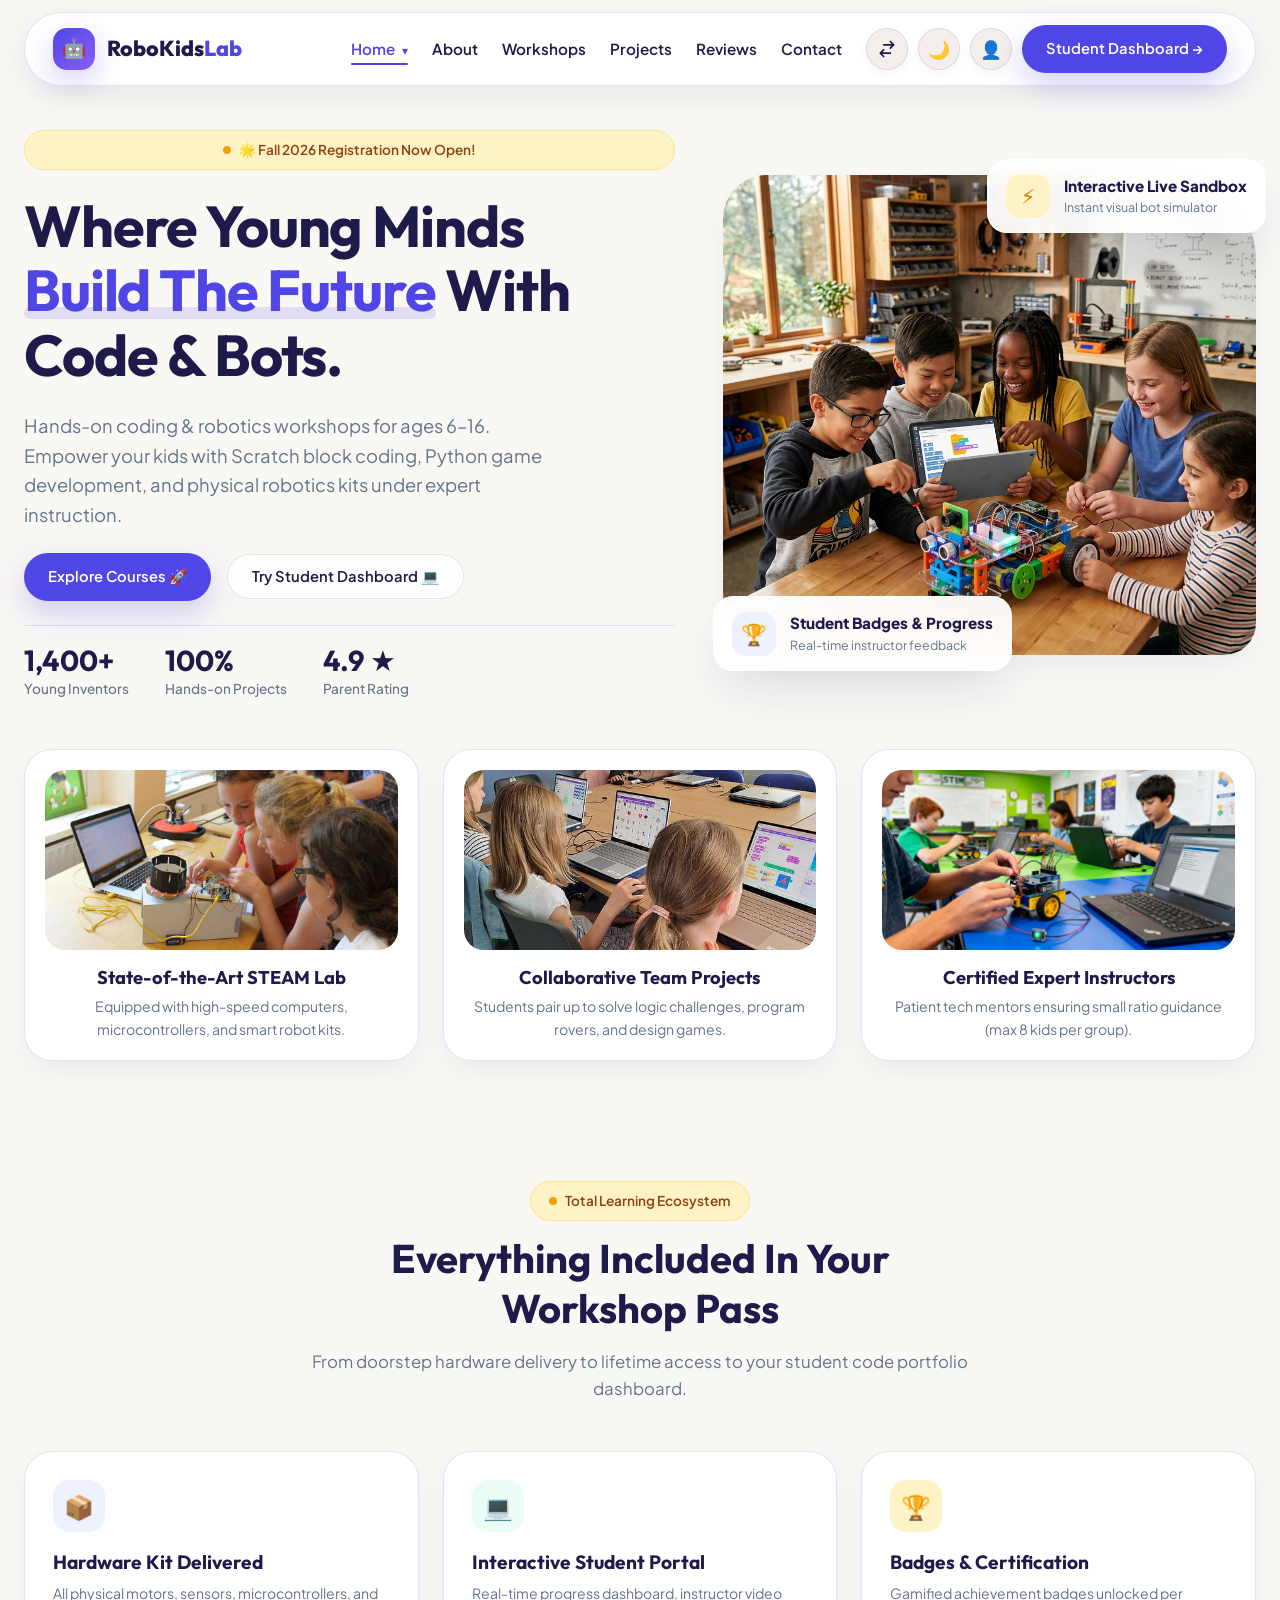
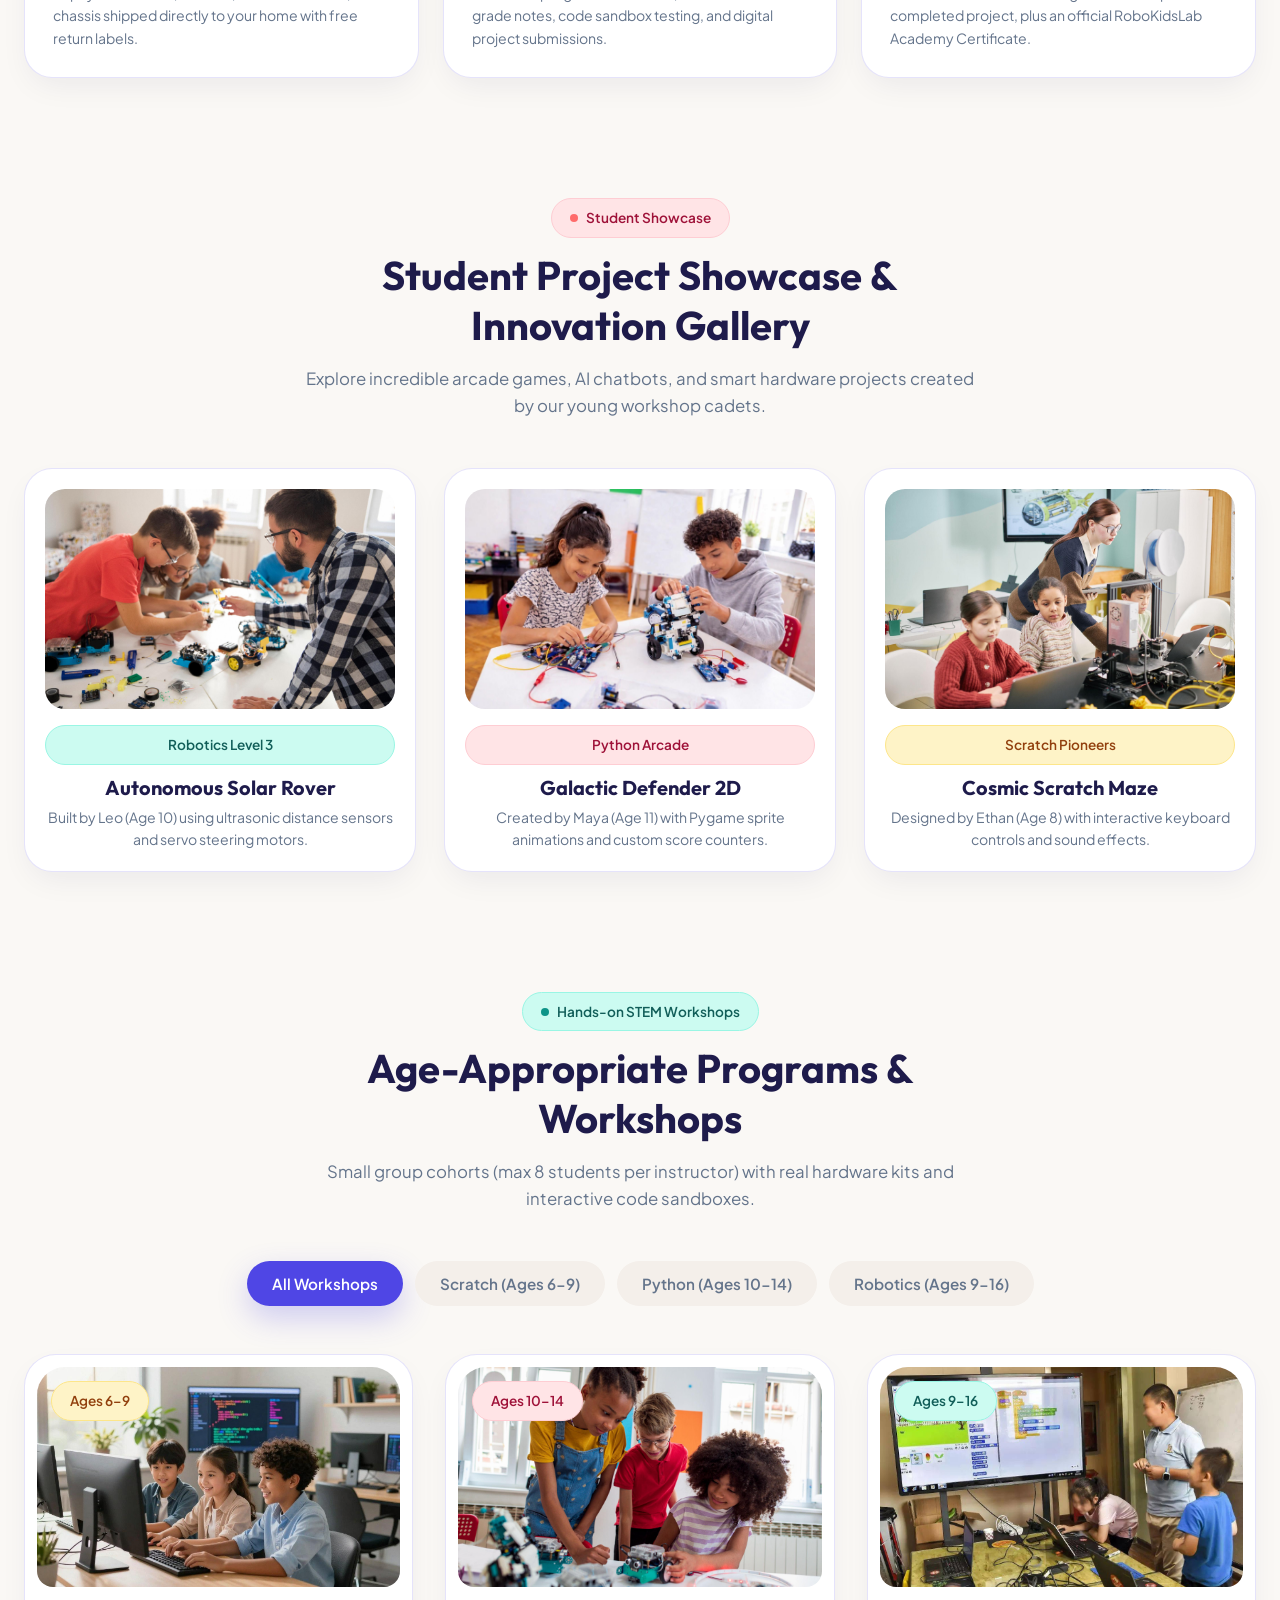
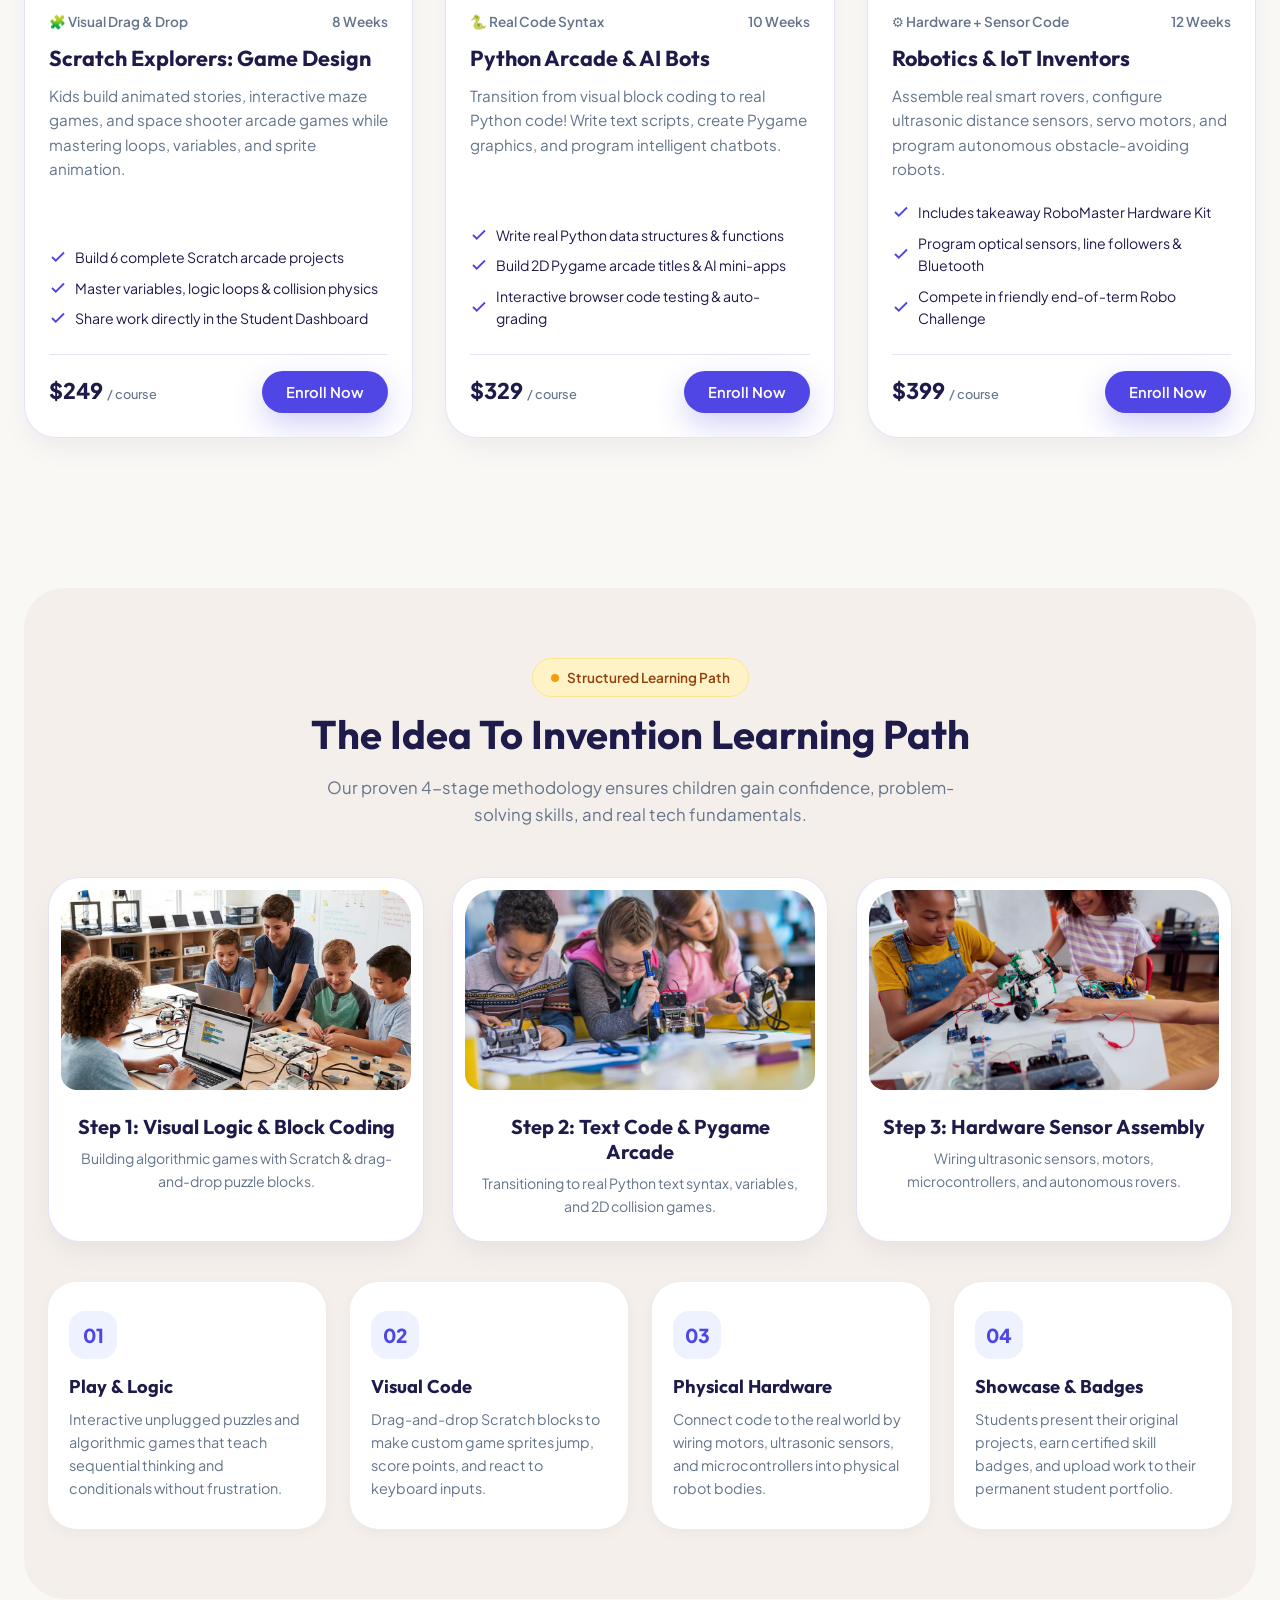
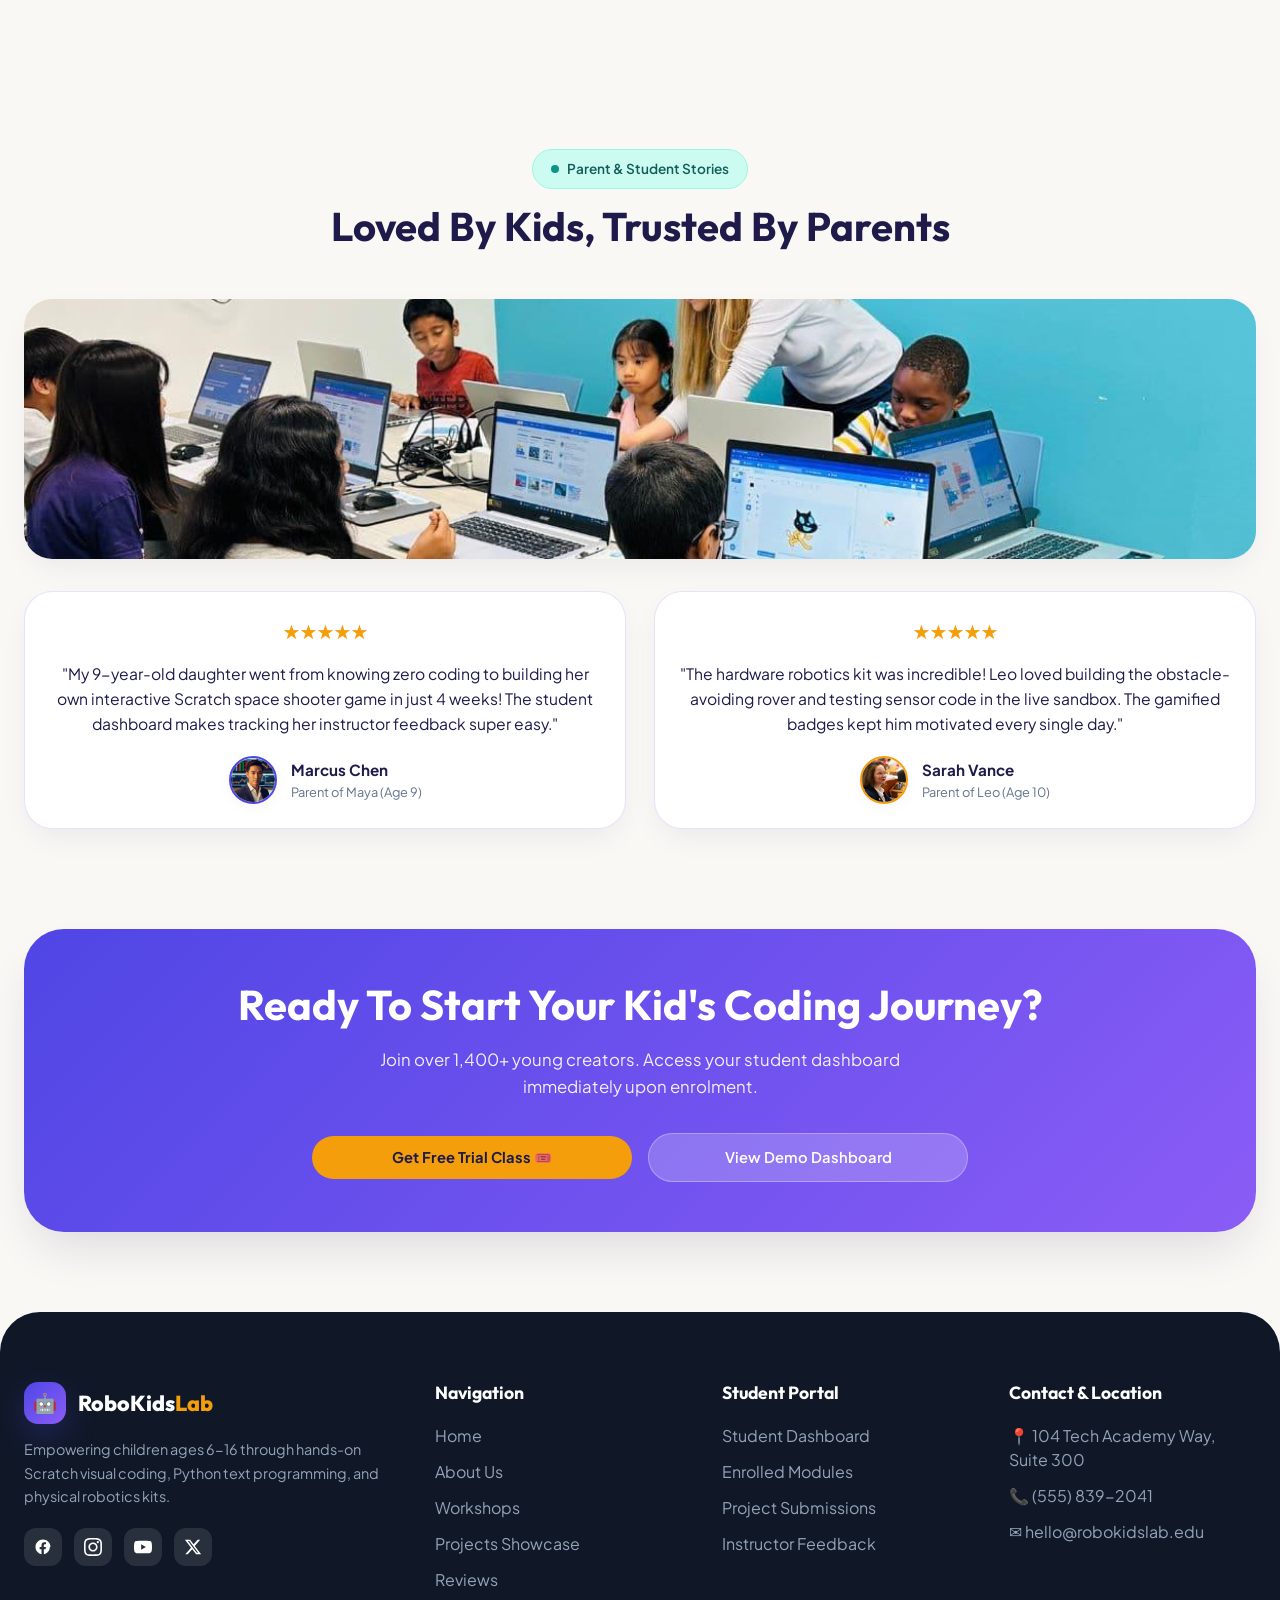
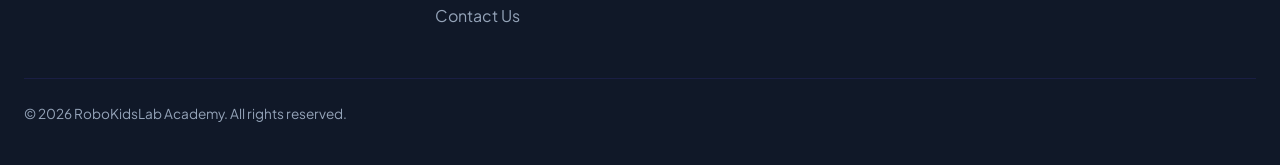
==== commit 6a590710: "Fix card touching screen edges with responsive container padding and centered grid layouts across al" ====
--- a/index.html
+++ b/index.html
@@ -187,7 +187,7 @@
         dashboard.</p>
     </div>
 
-    <div style="display: grid; grid-template-columns: repeat(auto-fit, minmax(260px, 1fr)); gap: 24px;">
+    <div class="grid-center-last" style="display: grid; grid-template-columns: repeat(auto-fit, minmax(260px, 1fr)); gap: 24px;">
       <div class="organic-card" style="padding: 28px; text-align: left;">
         <div
           style="width: 52px; height: 52px; border-radius: 16px; background: #EEF2FF; color: var(--primary); display: flex; align-items: center; justify-content: center; font-size: 1.5rem; margin-bottom: 18px;">
--- a/assets/css/style.css
+++ b/assets/css/style.css
@@ -208,8 +208,11 @@
 .container {
   max-width: 1280px;
   width: 100%;
-  margin: 0 auto;
-  padding: 0 24px;
+  margin-left: auto;
+  margin-right: auto;
+  padding-left: 24px !important;
+  padding-right: 24px !important;
+  box-sizing: border-box;
 }
 
 /* FORM CONTROLS & INPUT STYLING */
@@ -1849,8 +1852,8 @@
 
 @media (max-width: 768px) {
   .container {
-    padding-left: 16px;
-    padding-right: 16px;
+    padding-left: 20px !important;
+    padding-right: 20px !important;
   }
   
   .nav-container {
@@ -1918,6 +1921,13 @@
 
   .footer-brand {
     grid-column: span 1;
+  }
+}
+
+@media (max-width: 480px) {
+  .container {
+    padding-left: 16px !important;
+    padding-right: 16px !important;
   }
 }
 
@@ -1937,11 +1947,19 @@
   transition: all 0.35s cubic-bezier(0.16, 1, 0.3, 1);
 }
 
+.grid-center-last {
+  display: grid;
+  grid-template-columns: repeat(auto-fit, minmax(280px, 1fr));
+  gap: 24px;
+  width: 100%;
+  box-sizing: border-box;
+}
+
 @media (min-width: 640px) and (max-width: 1024px) {
   .grid-center-last {
     display: grid !important;
     grid-template-columns: repeat(2, 1fr) !important;
-    gap: 28px !important;
+    gap: 24px !important;
   }
 
   .grid-center-last > :nth-child(3):last-child {
@@ -1956,7 +1974,7 @@
   .grid-center-last {
     display: grid !important;
     grid-template-columns: 1fr !important;
-    gap: 24px !important;
+    gap: 20px !important;
   }
 
   .grid-center-last > :nth-child(3):last-child {
@@ -1968,6 +1986,238 @@
 
   .organic-card {
     padding: 20px 16px !important;
+  }
+}
+
+/* FEATURE BANNER & SPLIT SECTION LAYOUTS */
+.feature-banner-box {
+  border-radius: 36px;
+  padding: 48px 36px;
+  border: 1px solid var(--border-light);
+  box-sizing: border-box;
+  width: 100%;
+  max-width: 100%;
+  overflow: hidden;
+}
+
+.feature-banner-grid {
+  display: grid;
+  grid-template-columns: 1fr 1fr;
+  gap: 36px;
+  align-items: center;
+  width: 100%;
+  box-sizing: border-box;
+}
+
+.feature-banner-left {
+  min-width: 0;
+  width: 100%;
+  box-sizing: border-box;
+}
+
+.feature-banner-left ul {
+  list-style: none;
+  display: flex;
+  flex-direction: column;
+  gap: 12px;
+  padding: 0;
+  margin: 0;
+  width: 100%;
+  box-sizing: border-box;
+}
+
+.feature-banner-left li {
+  display: flex;
+  align-items: flex-start;
+  gap: 10px;
+  font-size: 0.92rem;
+  line-height: 1.5;
+  word-break: break-word;
+  overflow-wrap: break-word;
+}
+
+.feature-banner-left li .check-icon {
+  flex-shrink: 0;
+  font-weight: 800;
+  margin-top: 2px;
+}
+
+@media (max-width: 992px) {
+  .feature-banner-grid {
+    grid-template-columns: 1fr !important;
+    gap: 32px !important;
+  }
+}
+
+@media (max-width: 768px) {
+  .feature-banner-box {
+    padding: 28px 18px !important;
+    border-radius: 28px !important;
+  }
+
+  .feature-banner-grid {
+    grid-template-columns: 1fr !important;
+    gap: 24px !important;
+  }
+
+  .feature-banner-left li {
+    font-size: 0.88rem !important;
+  }
+}
+
+@media (max-width: 480px) {
+  .feature-banner-box {
+    padding: 20px 14px !important;
+    border-radius: 20px !important;
+  }
+
+  .feature-banner-grid {
+    grid-template-columns: 1fr !important;
+    gap: 20px !important;
+  }
+
+  .feature-banner-left li {
+    font-size: 0.84rem !important;
+    gap: 8px !important;
+  }
+}
+
+/* STAT MATRIX 2x2 GRID (Safety & Support, Annual Event cards equal sizing) */
+.stat-matrix-grid {
+  display: grid !important;
+  grid-template-columns: repeat(2, minmax(0, 1fr)) !important;
+  grid-auto-rows: 1fr !important;
+  gap: 14px !important;
+  align-items: stretch !important;
+  width: 100% !important;
+  max-width: 100% !important;
+  box-sizing: border-box !important;
+  min-width: 0 !important;
+}
+
+.stat-matrix-card {
+  text-align: center !important;
+  padding: 22px 14px !important;
+  display: flex !important;
+  flex-direction: column !important;
+  justify-content: center !important;
+  align-items: center !important;
+  height: 100% !important;
+  min-height: 135px !important;
+  box-sizing: border-box !important;
+  margin: 0 !important;
+  min-width: 0 !important;
+  width: 100% !important;
+  max-width: 100% !important;
+  overflow: hidden !important;
+}
+
+.stat-matrix-card .stat-value {
+  font-size: clamp(1.6rem, 2.4vw, 2.2rem) !important;
+  font-weight: 800 !important;
+  line-height: 1.15 !important;
+  margin-bottom: 6px !important;
+  word-break: break-word !important;
+}
+
+.stat-matrix-card .stat-label {
+  font-size: 0.85rem !important;
+  color: var(--text-muted) !important;
+  line-height: 1.35 !important;
+  text-align: center !important;
+  word-break: break-word !important;
+}
+
+@media (max-width: 768px) {
+  .stat-matrix-grid {
+    grid-template-columns: repeat(2, minmax(0, 1fr)) !important;
+    grid-auto-rows: 1fr !important;
+    gap: 12px !important;
+  }
+
+  .stat-matrix-card {
+    padding: 16px 10px !important;
+    min-height: 120px !important;
+    border-radius: 22px !important;
+  }
+
+  .stat-matrix-card .stat-value {
+    font-size: 1.6rem !important;
+    margin-bottom: 4px !important;
+  }
+
+  .stat-matrix-card .stat-label {
+    font-size: 0.78rem !important;
+  }
+}
+
+@media (max-width: 480px) {
+  .stat-matrix-grid {
+    grid-template-columns: repeat(2, minmax(0, 1fr)) !important;
+    grid-auto-rows: 1fr !important;
+    gap: 10px !important;
+  }
+
+  .stat-matrix-card {
+    padding: 14px 6px !important;
+    min-height: 110px !important;
+    border-radius: 16px !important;
+  }
+
+  .stat-matrix-card .stat-value {
+    font-size: 1.35rem !important;
+    margin-bottom: 4px !important;
+  }
+
+  .stat-matrix-card .stat-label {
+    font-size: 0.72rem !important;
+    line-height: 1.25 !important;
+  }
+}
+
+/* 4-COLUMN RESPONSIVE GRID (How Projects Are Built, Educational Philosophy, Learning Cadence, Impact Results) */
+.lifecycle-pillars-grid {
+  display: grid !important;
+  grid-template-columns: repeat(4, minmax(0, 1fr)) !important;
+  gap: 24px !important;
+  align-items: stretch !important;
+  width: 100% !important;
+  box-sizing: border-box !important;
+}
+
+.lifecycle-pillars-grid .organic-card {
+  height: 100% !important;
+  min-height: auto !important;
+  display: flex !important;
+  flex-direction: column !important;
+  justify-content: flex-start !important;
+  padding: 28px 24px !important;
+  box-sizing: border-box !important;
+  margin: 0 !important;
+  min-width: 0 !important;
+  width: 100% !important;
+  max-width: 100% !important;
+}
+
+@media (max-width: 1024px) {
+  .lifecycle-pillars-grid {
+    grid-template-columns: repeat(2, minmax(0, 1fr)) !important;
+    gap: 24px !important;
+  }
+  
+  .lifecycle-pillars-grid .organic-card {
+    padding: 26px 20px !important;
+  }
+}
+
+@media (max-width: 640px) {
+  .lifecycle-pillars-grid {
+    grid-template-columns: 1fr !important;
+    gap: 18px !important;
+  }
+
+  .lifecycle-pillars-grid .organic-card {
+    padding: 22px 18px !important;
   }
 }
 
